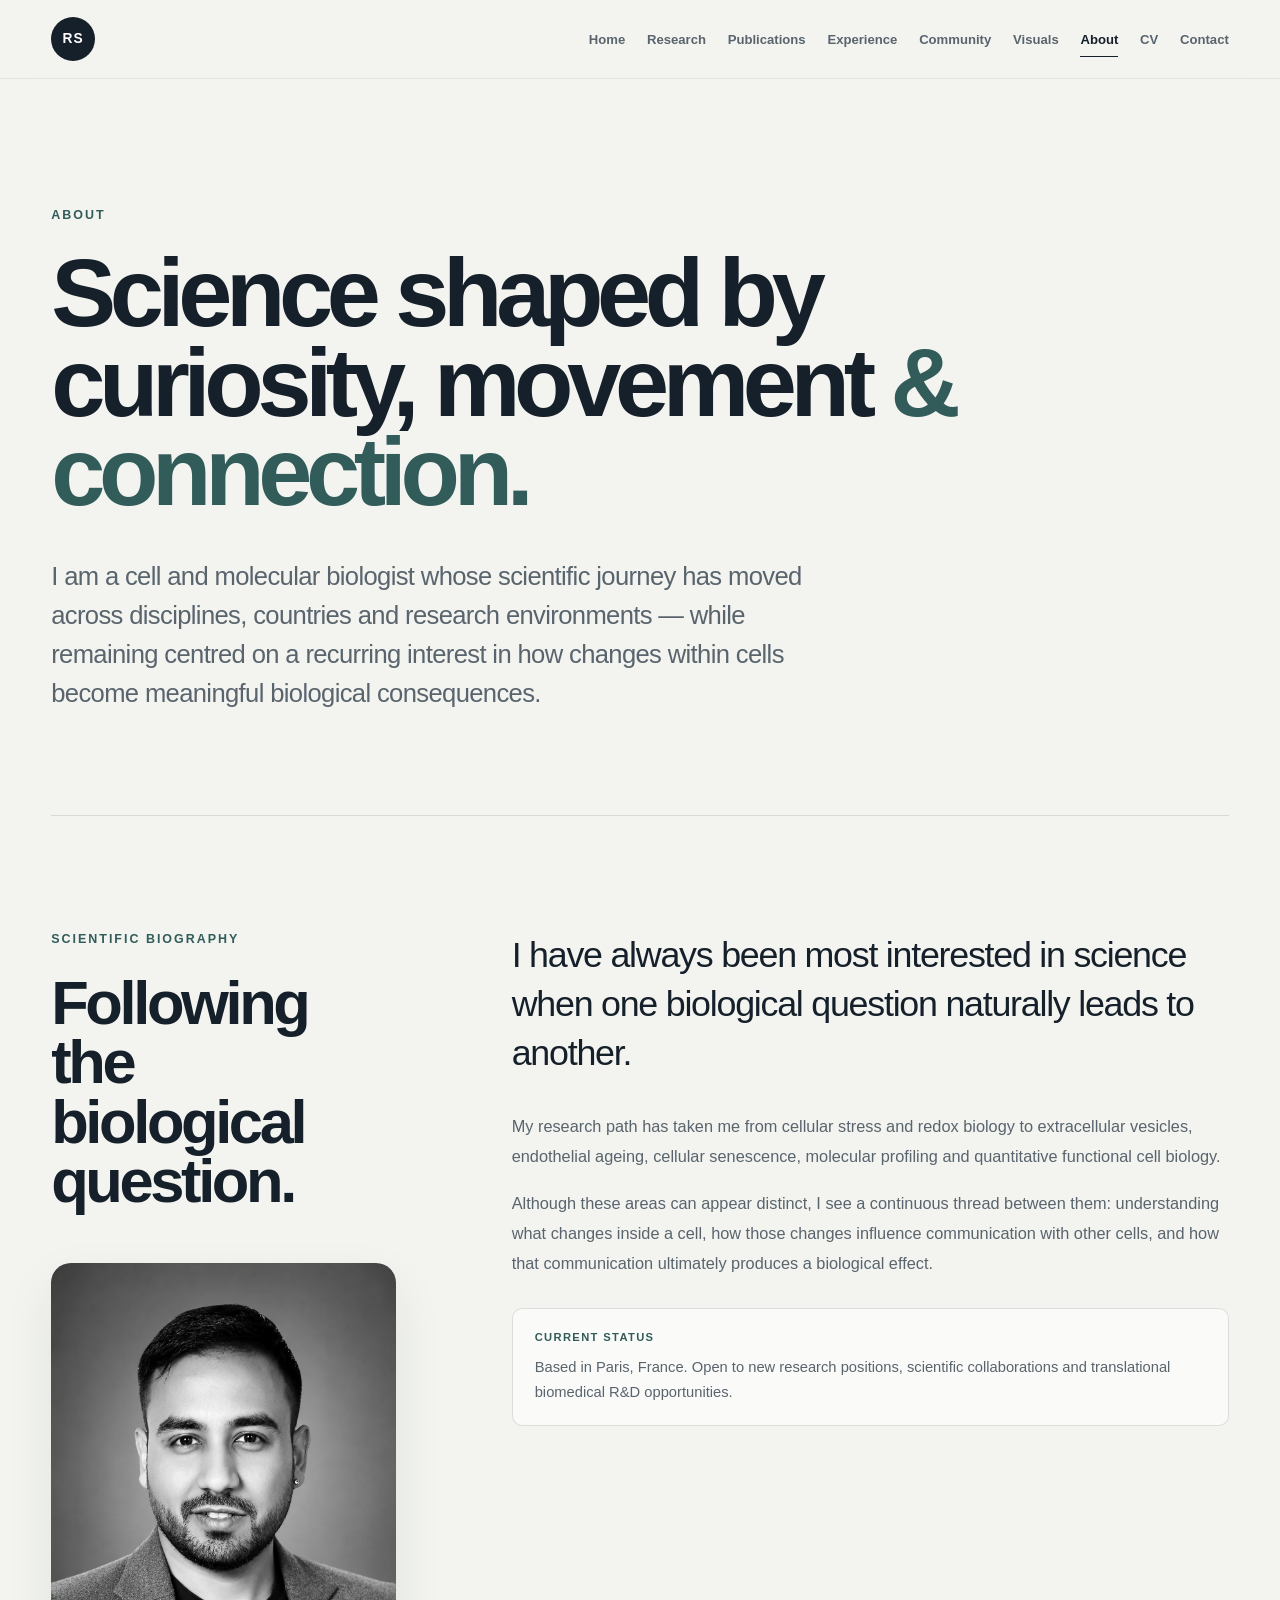
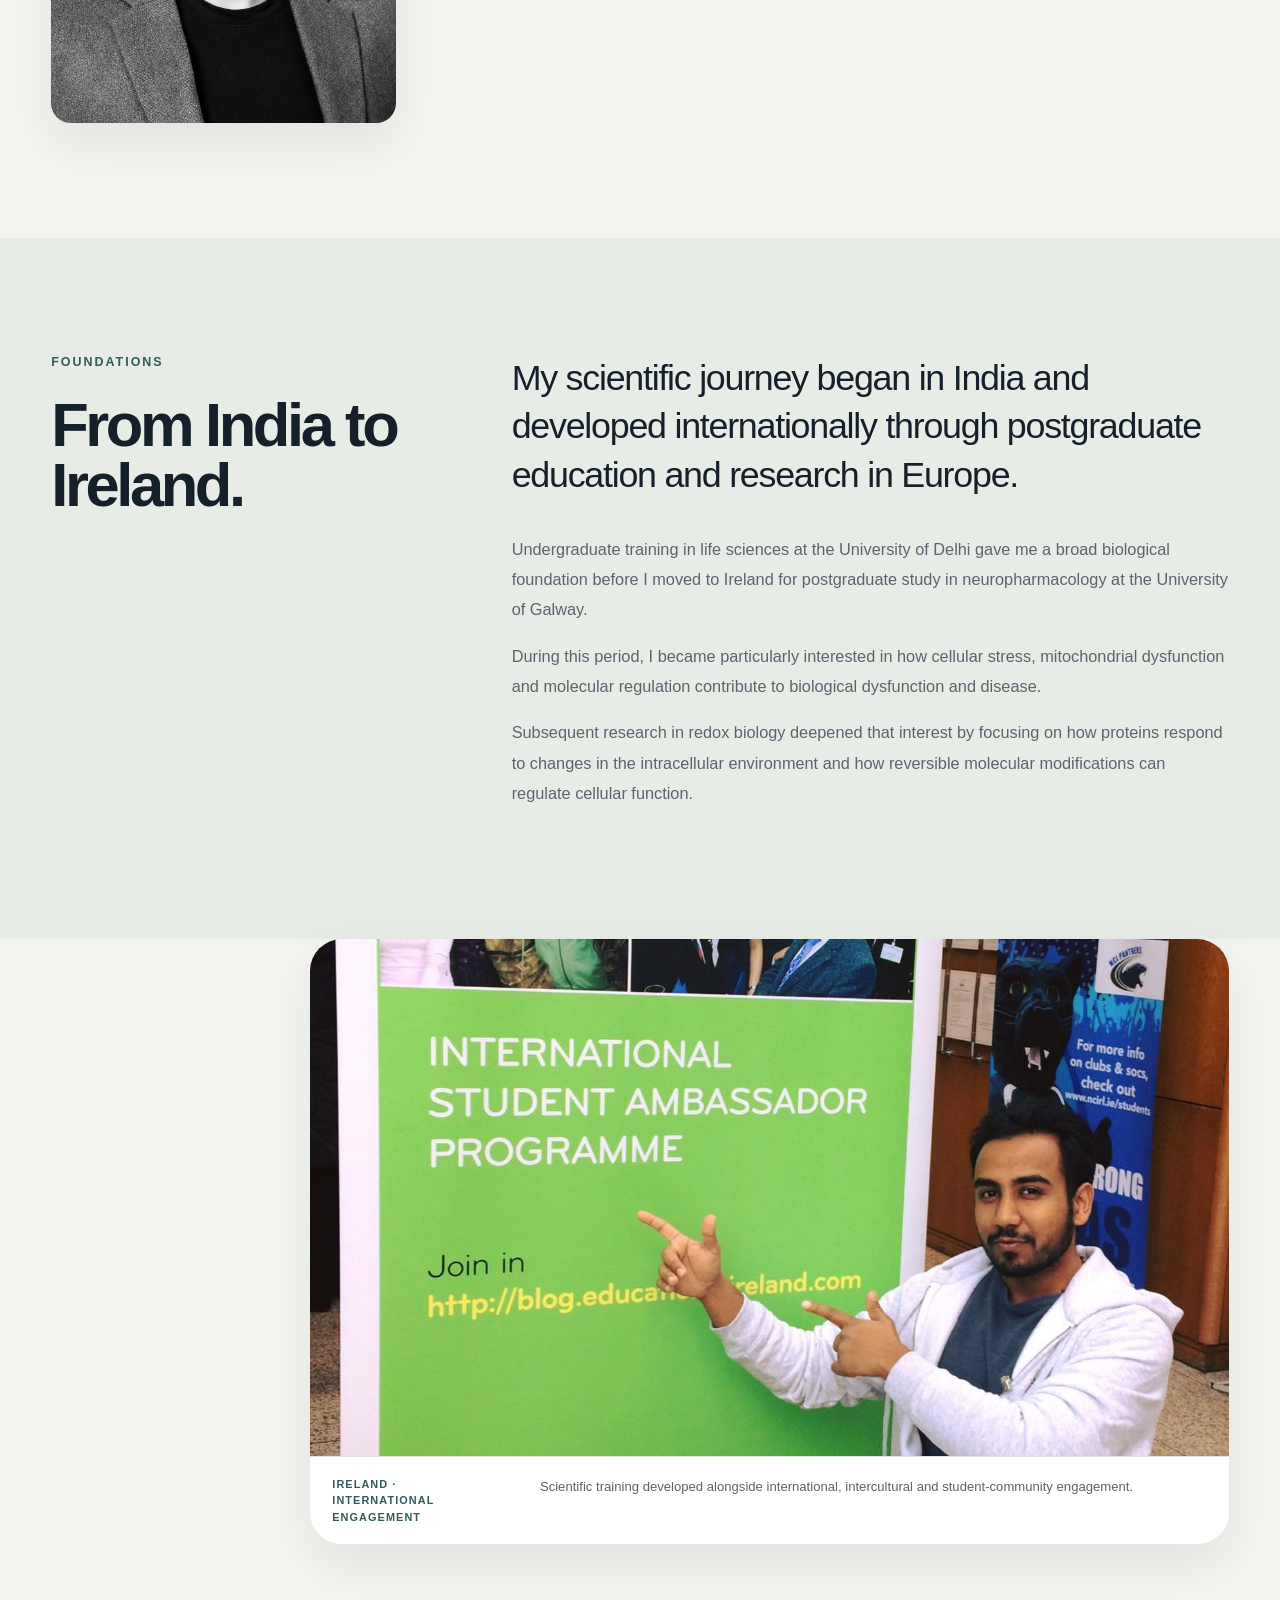
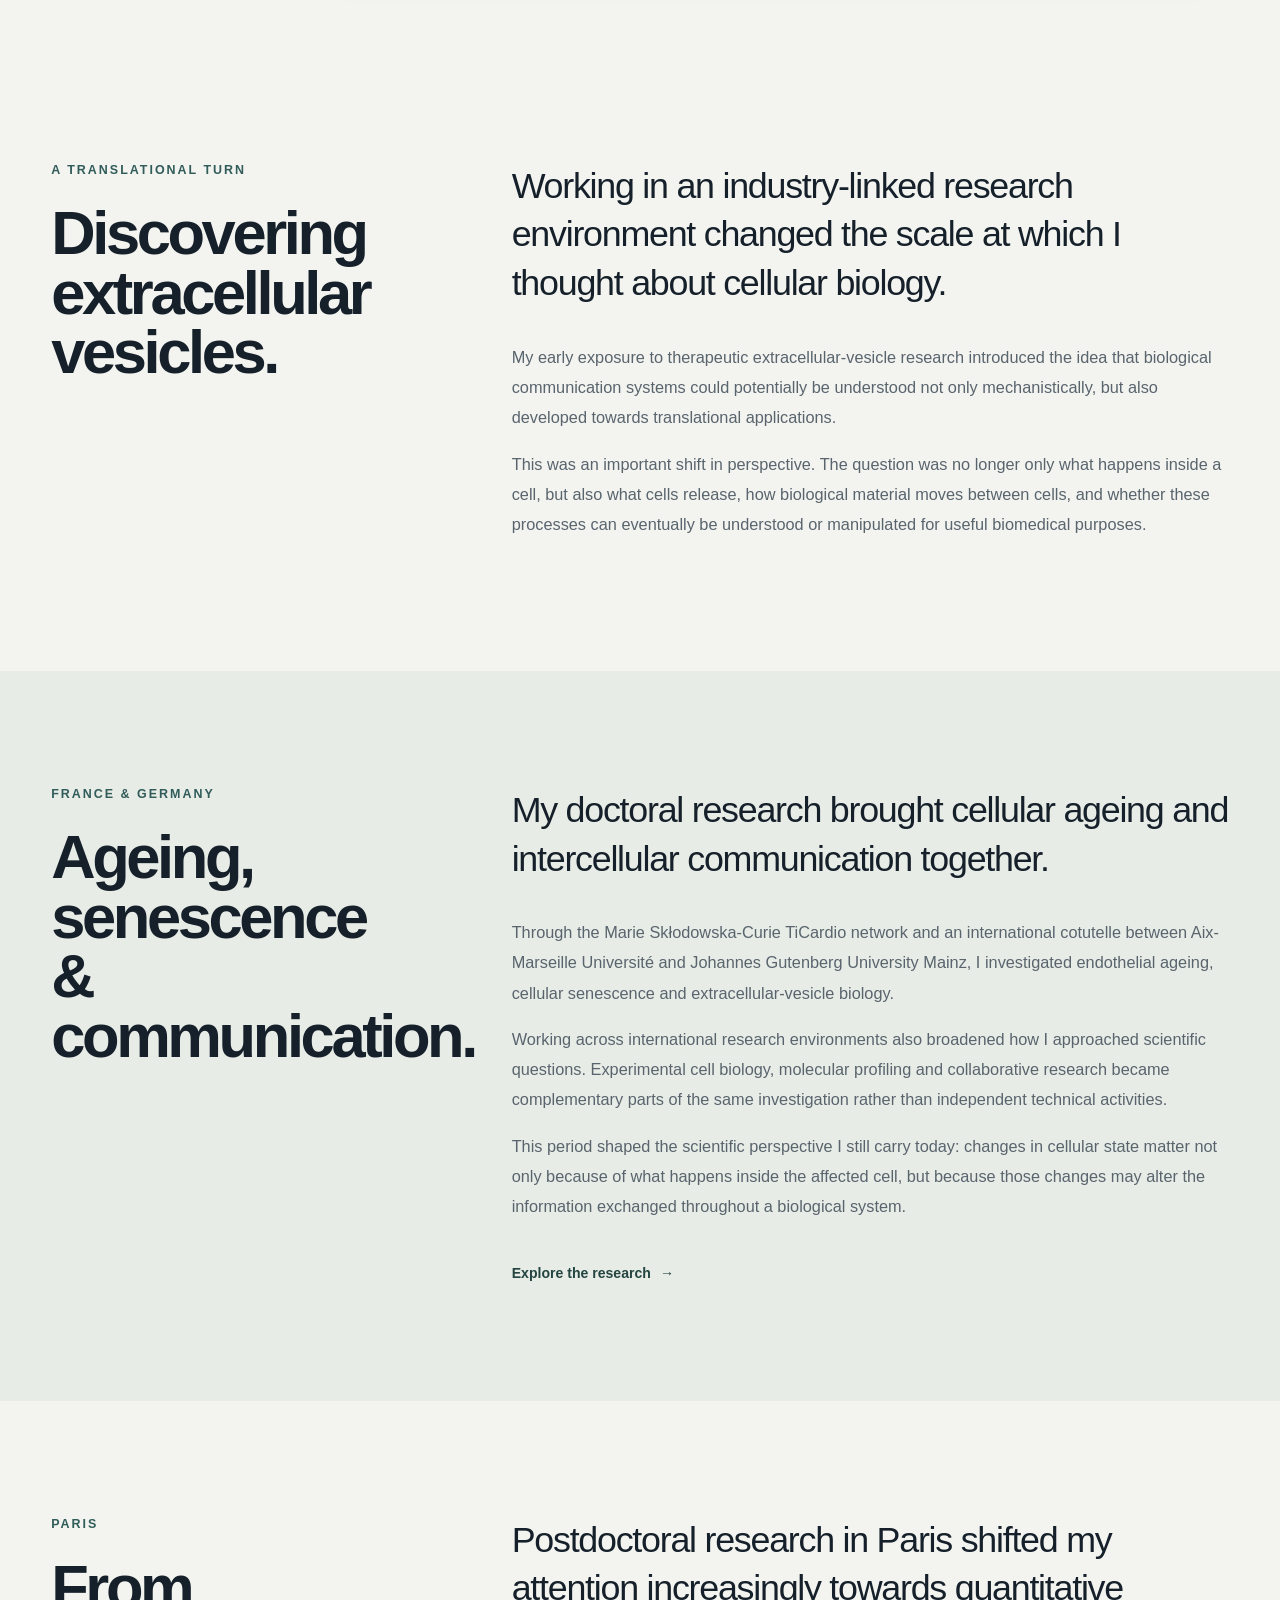
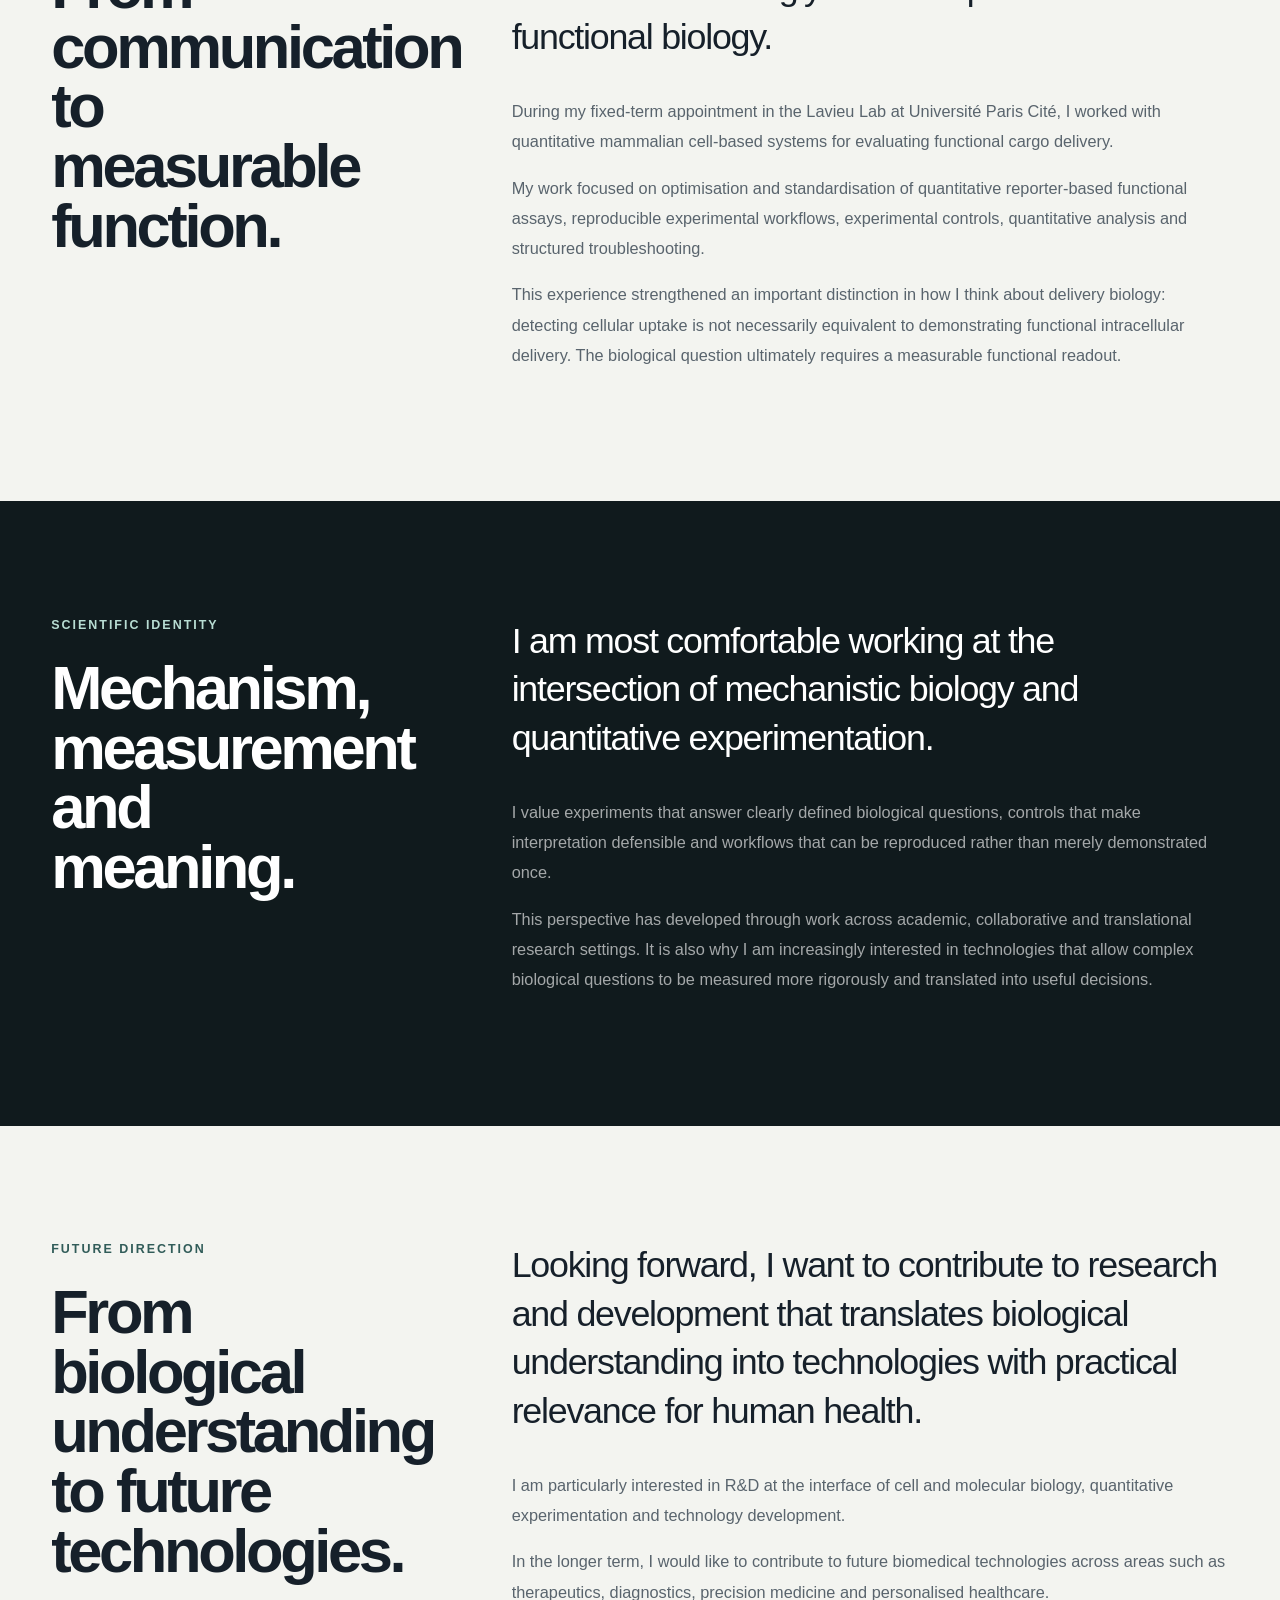
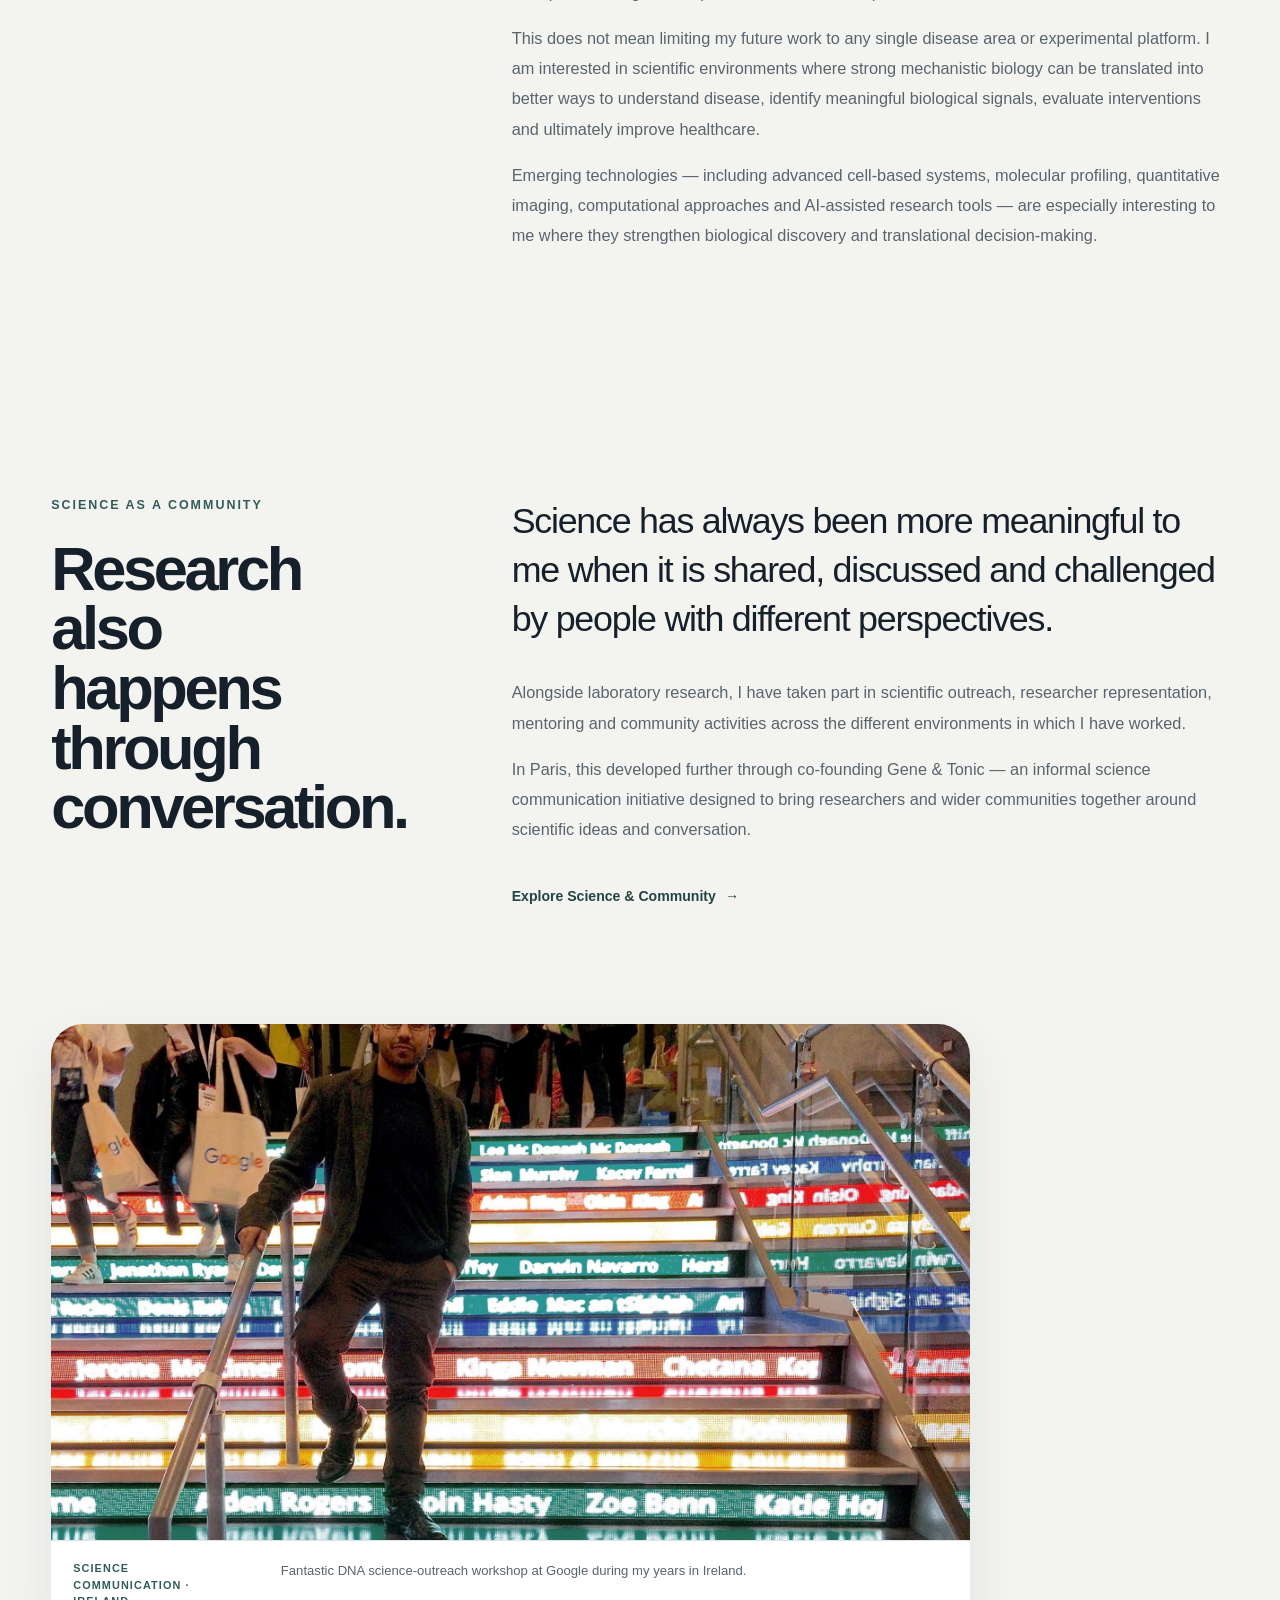
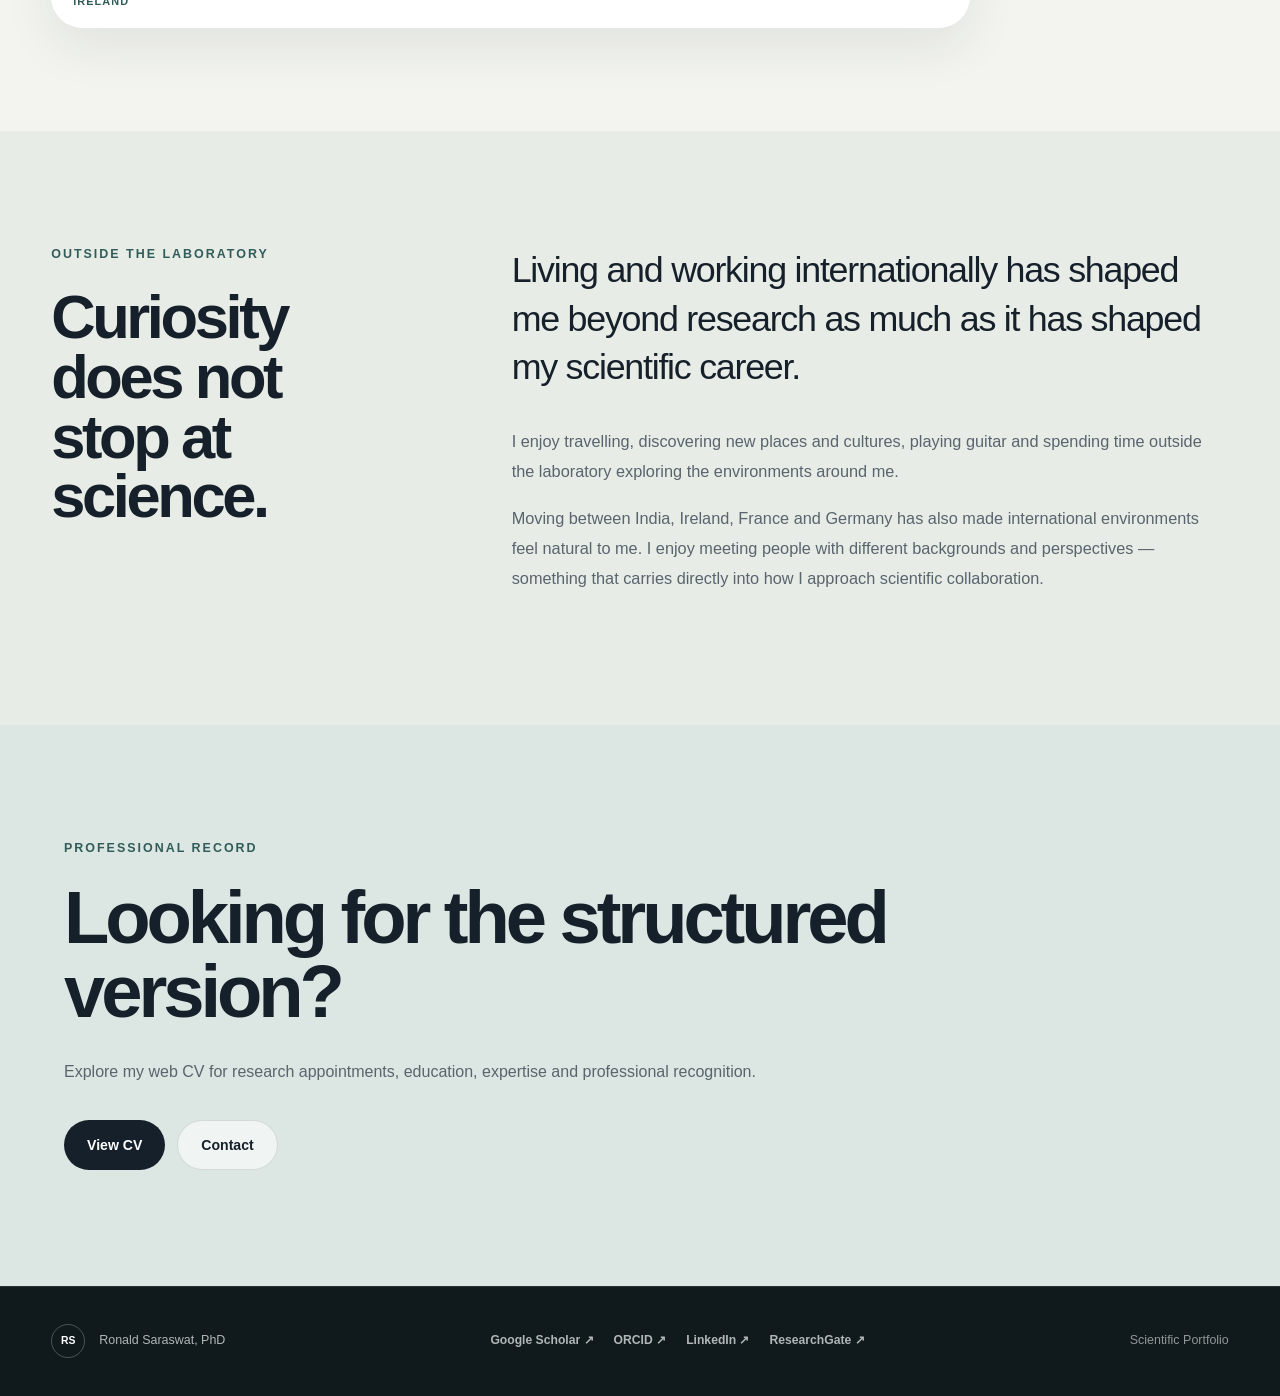
==== about/index.html @ 2db86096 "Update stylesheet version in index.html" ====
<!DOCTYPE html>
<html lang="en">

<head>

    <meta charset="UTF-8">

    <meta
        name="viewport"
        content="width=device-width, initial-scale=1.0"
    >


    <!-- =========================
         PRIMARY SEO
    ========================== -->

    <title>
        About | Ronald Saraswat, PhD
    </title>

    <meta
        name="description"
        content="About Ronald Saraswat, PhD — an international cell and molecular biologist whose scientific journey connects cellular stress, ageing, extracellular vesicles, quantitative biology and translational biomedical research."
    >

    <meta
        name="author"
        content="Ronald Saraswat"
    >

    <meta
        name="robots"
        content="index, follow"
    >


    <!-- =========================
         CANONICAL
    ========================== -->

    <link
        rel="canonical"
        href="https://ronald.saraswatintegratedservices.com/about/"
    >


    <!-- =========================
         FAVICON
    ========================== -->

    <link
        rel="icon"
        type="image/svg+xml"
        href="/assets/images/rs-favicon.svg"
    >


    <!-- =========================
         OPEN GRAPH
    ========================== -->

    <meta
        property="og:type"
        content="profile"
    >

    <meta
        property="og:title"
        content="About | Ronald Saraswat, PhD"
    >

    <meta
        property="og:description"
        content="The scientific journey, research perspective and future direction of cell and molecular biologist Ronald Saraswat, PhD."
    >

    <meta
        property="og:url"
        content="https://ronald.saraswatintegratedservices.com/about/"
    >

    <meta
        property="og:site_name"
        content="Ronald Saraswat | Scientific Portfolio"
    >

    <meta
        property="og:image"
        content="https://ronald.saraswatintegratedservices.com/assets/images/social-preview.png"
    >

    <meta
        property="og:image:alt"
        content="Ronald Saraswat, PhD — Cell and Molecular Biologist"
    >


    <!-- =========================
         SOCIAL CARD
    ========================== -->

    <meta
        name="twitter:card"
        content="summary_large_image"
    >

    <meta
        name="twitter:title"
        content="About | Ronald Saraswat, PhD"
    >

    <meta
        name="twitter:description"
        content="International scientific journey, research perspective and future direction in cell and molecular biology."
    >

    <meta
        name="twitter:image"
        content="https://ronald.saraswatintegratedservices.com/assets/images/social-preview.png"
    >


    <!-- =========================
         BROWSER APPEARANCE
    ========================== -->

    <meta
        name="theme-color"
        content="#f3f4f0"
    >


    <!-- =========================
         STYLESHEET
    ========================== -->

    <link
        rel="stylesheet"
        href="/css/style.css?v=12"
    >


    <!-- =========================
         STRUCTURED DATA
    ========================== -->

    <script type="application/ld+json">
    {
        "@context": "https://schema.org",
        "@type": "ProfilePage",
        "name": "About Ronald Saraswat, PhD",
        "url": "https://ronald.saraswatintegratedservices.com/about/",
        "mainEntity": {
            "@type": "Person",
            "@id": "https://ronald.saraswatintegratedservices.com/#ronald-saraswat",
            "name": "Ronald Saraswat",
            "givenName": "Ronald",
            "familyName": "Saraswat",
            "honorificSuffix": "PhD",
            "jobTitle": "Cell & Molecular Biologist",
            "url": "https://ronald.saraswatintegratedservices.com/",
            "image": "https://ronald.saraswatintegratedservices.com/assets/images/ronald-saraswat-portrait.png",
            "description": "Cell and molecular biologist with international research experience spanning cellular stress, ageing, extracellular vesicles, quantitative biology and translational biomedical research.",
            "sameAs": [
                "https://orcid.org/0000-0003-4049-1273",
                "https://scholar.google.com/citations?hl=en&user=kAreFC8AAAAJ",
                "https://www.linkedin.com/in/ronaldsaraswat",
                "https://www.researchgate.net/profile/Ronald-Saraswat-2"
            ]
        }
    }
    </script>

</head>


<body>


    <a
        class="skip-link"
        href="#main-content"
    >
        Skip to content
    </a>


    <!-- =========================
         MASTER HEADER
    ========================== -->

    <header class="site-header">

        <div class="nav-container">

            <a
                class="brand"
                href="/"
                aria-label="Ronald Saraswat homepage"
            >
                RS
            </a>


            <button
                class="menu-toggle"
                aria-label="Open navigation menu"
                aria-expanded="false"
                aria-controls="primary-navigation"
            >
                <span></span>
                <span></span>
            </button>


            <nav
                id="primary-navigation"
                class="site-nav"
                aria-label="Primary navigation"
            >

                <a href="/">
                    Home
                </a>

                <a href="/research/">
                    Research
                </a>

                <a href="/publications/">
                    Publications
                </a>

                <a href="/experience/">
                    Experience
                </a>

                <a href="/community/">
                    Community
                </a>

                <a href="/scientific-visuals/">
                    Visuals
                </a>

                <a href="/about/">
                    About
                </a>

                <a href="/cv/">
                    CV
                </a>

                <a href="/contact/">
                    Contact
                </a>

            </nav>

        </div>

    </header>


    <main id="main-content">


        <!-- =================================================
             HERO
        ================================================== -->

        <section class="page-hero">

            <div class="page-hero-inner">

                <p class="eyebrow">
                    About
                </p>

                <h1>
                    Science shaped
                    by curiosity,
                    movement
                    <span>& connection.</span>
                </h1>

                <p class="page-hero-intro">
                    I am a cell and molecular biologist whose
                    scientific journey has moved across disciplines,
                    countries and research environments — while
                    remaining centred on a recurring interest in
                    how changes within cells become meaningful
                    biological consequences.
                </p>

            </div>

        </section>


        <!-- =================================================
             INTRODUCTION
        ================================================== -->

        <section class="section">

            <div class="section-grid">


                <div class="about-left">

                    <div class="section-heading">

                        <p class="eyebrow">
                            Scientific Biography
                        </p>

                        <h2>
                            Following the
                            biological question.
                        </h2>

                    </div>


                    <figure class="about-portrait">

                        <img
                            src="/assets/images/ronald-saraswat-portrait.png"
                            alt="Portrait of Ronald Saraswat"
                            loading="lazy"
                        >

                    </figure>

                </div>


                <div class="section-content">

                    <p class="large-copy">
                        I have always been most interested in science
                        when one biological question naturally leads
                        to another.
                    </p>

                    <p>
                        My research path has taken me from cellular
                        stress and redox biology to extracellular
                        vesicles, endothelial ageing, cellular
                        senescence, molecular profiling and
                        quantitative functional cell biology.
                    </p>

                    <p>
                        Although these areas can appear distinct,
                        I see a continuous thread between them:
                        understanding what changes inside a cell,
                        how those changes influence communication
                        with other cells, and how that communication
                        ultimately produces a biological effect.
                    </p>


                    <div class="current-status">

                        <span class="current-status-label">
                            Current Status
                        </span>

                        <p>
                            Based in Paris, France. Open to new
                            research positions, scientific
                            collaborations and translational
                            biomedical R&D opportunities.
                        </p>

                    </div>

                </div>

            </div>

        </section>


        <!-- =================================================
             FOUNDATIONS
        ================================================== -->

        <section class="section section-alt">

            <div class="section-grid">

                <div class="section-heading">

                    <p class="eyebrow">
                        Foundations
                    </p>

                    <h2>
                        From India
                        to Ireland.
                    </h2>

                </div>


                <div class="section-content">

                    <p class="large-copy">
                        My scientific journey began in India and
                        developed internationally through postgraduate
                        education and research in Europe.
                    </p>

                    <p>
                        Undergraduate training in life sciences at
                        the University of Delhi gave me a broad
                        biological foundation before I moved to
                        Ireland for postgraduate study in
                        neuropharmacology at the University of Galway.
                    </p>

                    <p>
                        During this period, I became particularly
                        interested in how cellular stress,
                        mitochondrial dysfunction and molecular
                        regulation contribute to biological
                        dysfunction and disease.
                    </p>

                    <p>
                        Subsequent research in redox biology deepened
                        that interest by focusing on how proteins
                        respond to changes in the intracellular
                        environment and how reversible molecular
                        modifications can regulate cellular function.
                    </p>

                </div>

            </div>

        </section>

        <!-- =================================================
     ABOUT VISUAL — IRELAND
================================================== -->

<section class="about-visual-break">

    <figure
        class="about-editorial-figure about-editorial-right"
        oncontextmenu="return false;"
        ondragstart="return false;"
    >

        <img
            src="/assets/images/about-ireland-student-ambassador.jpg"
            alt="Ronald Saraswat during international student ambassador activities in Ireland"
            loading="lazy"
            draggable="false"
        >

        <figcaption>

            <span>
                Ireland · International Engagement
            </span>

            <p>
                Scientific training developed alongside international,
                intercultural and student-community engagement.
            </p>

        </figcaption>

    </figure>

</section>

        


        <!-- =================================================
             TRANSLATIONAL TURN
        ================================================== -->

        <section class="section">

            <div class="section-grid">

                <div class="section-heading">

                    <p class="eyebrow">
                        A Translational Turn
                    </p>

                    <h2>
                        Discovering
                        extracellular
                        vesicles.
                    </h2>

                </div>


                <div class="section-content">

                    <p class="large-copy">
                        Working in an industry-linked research
                        environment changed the scale at which
                        I thought about cellular biology.
                    </p>

                    <p>
                        My early exposure to therapeutic
                        extracellular-vesicle research introduced
                        the idea that biological communication
                        systems could potentially be understood
                        not only mechanistically, but also
                        developed towards translational applications.
                    </p>

                    <p>
                        This was an important shift in perspective.
                        The question was no longer only what happens
                        inside a cell, but also what cells release,
                        how biological material moves between cells,
                        and whether these processes can eventually
                        be understood or manipulated for useful
                        biomedical purposes.
                    </p>

                </div>

            </div>

        </section>


        <!-- =================================================
             DOCTORAL PERSPECTIVE
        ================================================== -->

        <section class="section section-alt">

            <div class="section-grid">

                <div class="section-heading">

                    <p class="eyebrow">
                        France & Germany
                    </p>

                    <h2>
                        Ageing,
                        senescence &
                        communication.
                    </h2>

                </div>


                <div class="section-content">

                    <p class="large-copy">
                        My doctoral research brought cellular ageing
                        and intercellular communication together.
                    </p>

                    <p>
                        Through the Marie Skłodowska-Curie TiCardio
                        network and an international cotutelle between
                        Aix-Marseille Université and Johannes Gutenberg
                        University Mainz, I investigated endothelial
                        ageing, cellular senescence and
                        extracellular-vesicle biology.
                    </p>

                    <p>
                        Working across international research
                        environments also broadened how I approached
                        scientific questions. Experimental cell biology,
                        molecular profiling and collaborative research
                        became complementary parts of the same
                        investigation rather than independent
                        technical activities.
                    </p>

                    <p>
                        This period shaped the scientific perspective
                        I still carry today: changes in cellular state
                        matter not only because of what happens inside
                        the affected cell, but because those changes
                        may alter the information exchanged throughout
                        a biological system.
                    </p>


                    <a
                        class="text-action"
                        href="/research/"
                    >
                        Explore the research
                        <span aria-hidden="true">
                            →
                        </span>
                    </a>

                </div>

            </div>

        </section>


        <!-- =================================================
             PARIS
             APPROVED PUBLIC LEVEL ONLY
        ================================================== -->

        <section class="section">

            <div class="section-grid">

                <div class="section-heading">

                    <p class="eyebrow">
                        Paris
                    </p>

                    <h2>
                        From communication
                        to measurable
                        function.
                    </h2>

                </div>


                <div class="section-content">

                    <p class="large-copy">
                        Postdoctoral research in Paris shifted my
                        attention increasingly towards quantitative
                        functional biology.
                    </p>

                    <p>
                        During my fixed-term appointment in the
                        Lavieu Lab at Université Paris Cité, I worked
                        with quantitative mammalian cell-based
                        systems for evaluating functional cargo
                        delivery.
                    </p>

                    <p>
                        My work focused on optimisation and
                        standardisation of quantitative reporter-based
                        functional assays, reproducible experimental
                        workflows, experimental controls, quantitative
                        analysis and structured troubleshooting.
                    </p>

                    <p>
                        This experience strengthened an important
                        distinction in how I think about delivery
                        biology: detecting cellular uptake is not
                        necessarily equivalent to demonstrating
                        functional intracellular delivery. The
                        biological question ultimately requires a
                        measurable functional readout.
                    </p>

                </div>

            </div>

        </section>


        <!-- =================================================
             SCIENTIFIC IDENTITY
        ================================================== -->

        <section class="section section-dark">

            <div class="section-grid">

                <div class="section-heading">

                    <p class="eyebrow">
                        Scientific Identity
                    </p>

                    <h2>
                        Mechanism,
                        measurement
                        and meaning.
                    </h2>

                </div>


                <div class="section-content">

                    <p
                        class="large-copy"
                        style="color: #ffffff !important;"
                    >
                        I am most comfortable working at the
                        intersection of mechanistic biology and
                        quantitative experimentation.
                    </p>

                    <p
                        style="color: rgba(255, 255, 255, 0.62);"
                    >
                        I value experiments that answer clearly
                        defined biological questions, controls that
                        make interpretation defensible and workflows
                        that can be reproduced rather than merely
                        demonstrated once.
                    </p>

                    <p
                        style="color: rgba(255, 255, 255, 0.62);"
                    >
                        This perspective has developed through work
                        across academic, collaborative and
                        translational research settings. It is also
                        why I am increasingly interested in
                        technologies that allow complex biological
                        questions to be measured more rigorously and
                        translated into useful decisions.
                    </p>

                </div>

            </div>

        </section>


        <!-- =================================================
             FUTURE DIRECTION
        ================================================== -->

        <section class="section">

            <div class="section-grid">

                <div class="section-heading">

                    <p class="eyebrow">
                        Future Direction
                    </p>

                    <h2>
                        From biological
                        understanding to
                        future technologies.
                    </h2>

                </div>


                <div class="section-content">

                    <p class="large-copy">
                        Looking forward, I want to contribute to
                        research and development that translates
                        biological understanding into technologies
                        with practical relevance for human health.
                    </p>

                    <p>
                        I am particularly interested in R&D at the
                        interface of cell and molecular biology,
                        quantitative experimentation and technology
                        development.
                    </p>

                    <p>
                        In the longer term, I would like to contribute
                        to future biomedical technologies across areas
                        such as therapeutics, diagnostics, precision
                        medicine and personalised healthcare.
                    </p>

                    <p>
                        This does not mean limiting my future work to
                        any single disease area or experimental
                        platform. I am interested in scientific
                        environments where strong mechanistic biology
                        can be translated into better ways to
                        understand disease, identify meaningful
                        biological signals, evaluate interventions
                        and ultimately improve healthcare.
                    </p>

                    <p>
                        Emerging technologies — including advanced
                        cell-based systems, molecular profiling,
                        quantitative imaging, computational approaches
                        and AI-assisted research tools — are especially
                        interesting to me where they strengthen
                        biological discovery and translational
                        decision-making.
                    </p>

                </div>

            </div>

        </section>


        <!-- =================================================
             COMMUNITY
        ================================================== -->

        <section class="section">

            <div class="section-grid">

                <div class="section-heading">

                    <p class="eyebrow">
                        Science as a Community
                    </p>

                    <h2>
                        Research also
                        happens through
                        conversation.
                    </h2>

                </div>


                <div class="section-content">

                    <p class="large-copy">
                        Science has always been more meaningful to
                        me when it is shared, discussed and challenged
                        by people with different perspectives.
                    </p>

                    <p>
                        Alongside laboratory research, I have taken
                        part in scientific outreach, researcher
                        representation, mentoring and community
                        activities across the different environments
                        in which I have worked.
                    </p>

                    <p>
                        In Paris, this developed further through
                        co-founding Gene & Tonic — an informal
                        science communication initiative designed
                        to bring researchers and wider communities
                        together around scientific ideas and
                        conversation.
                    </p>


                    <a
                        class="text-action"
                        href="/community/"
                    >
                        Explore Science & Community
                        <span aria-hidden="true">
                            →
                        </span>
                    </a>

                </div>

            </div>

        </section>

        <!-- =================================================
     ABOUT VISUAL — SCIENCE COMMUNICATION
================================================== -->

<section class="about-visual-break">

    <figure
        class="about-editorial-figure about-editorial-left"
        oncontextmenu="return false;"
        ondragstart="return false;"
    >

        <img
            src="/assets/images/about-science-outreach-google.jpg"
            alt="Ronald Saraswat during a Fantastic DNA science outreach workshop at Google in Ireland"
            loading="lazy"
            draggable="false"
        >

        <figcaption>

            <span>
                Science Communication · Ireland
            </span>

            <p>
                Fantastic DNA science-outreach workshop at Google
                during my years in Ireland.
            </p>

        </figcaption>

    </figure>

</section>

        

        <!-- =================================================
             OUTSIDE THE LAB
        ================================================== -->

        <section class="section section-alt">

            <div class="section-grid">

                <div class="section-heading">

                    <p class="eyebrow">
                        Outside the Laboratory
                    </p>

                    <h2>
                        Curiosity does not
                        stop at science.
                    </h2>

                </div>


                <div class="section-content">

                    <p class="large-copy">
                        Living and working internationally has shaped
                        me beyond research as much as it has shaped
                        my scientific career.
                    </p>

                    <p>
                        I enjoy travelling, discovering new places
                        and cultures, playing guitar and spending
                        time outside the laboratory exploring the
                        environments around me.
                    </p>

                    <p>
                        Moving between India, Ireland, France and
                        Germany has also made international
                        environments feel natural to me. I enjoy
                        meeting people with different backgrounds
                        and perspectives — something that carries
                        directly into how I approach scientific
                        collaboration.
                    </p>

                </div>

            </div>

        </section>


        <!-- =================================================
             NEXT STEP
        ================================================== -->

        <section class="page-next">

            <div class="page-next-inner">

                <p class="eyebrow">
                    Professional Record
                </p>

                <h2>
                    Looking for the
                    structured version?
                </h2>

                <p>
                    Explore my web CV for research appointments,
                    education, expertise and professional
                    recognition.
                </p>


                <div class="hero-actions">

                    <a
                        class="button button-primary"
                        href="/cv/"
                    >
                        View CV
                    </a>

                    <a
                        class="button button-secondary"
                        href="/contact/"
                    >
                        Contact
                    </a>

                </div>

            </div>

        </section>


    </main>


    <!-- =========================
         MASTER FOOTER
    ========================== -->

    <footer class="site-footer">

        <div class="footer-identity">

            <strong>
                RS
            </strong>

            <span>
                Ronald Saraswat, PhD
            </span>

        </div>


        <div class="footer-links">

            <a
                href="https://scholar.google.com/citations?hl=en&user=kAreFC8AAAAJ"
                target="_blank"
                rel="noopener noreferrer"
            >
                Google Scholar ↗
            </a>


            <a
                href="https://orcid.org/0000-0003-4049-1273"
                target="_blank"
                rel="noopener noreferrer"
            >
                ORCID ↗
            </a>


            <a
                href="https://www.linkedin.com/in/ronaldsaraswat"
                target="_blank"
                rel="noopener noreferrer"
            >
                LinkedIn ↗
            </a>


            <a
                href="https://www.researchgate.net/profile/Ronald-Saraswat-2"
                target="_blank"
                rel="noopener noreferrer"
            >
                ResearchGate ↗
            </a>

        </div>


        <p class="footer-label">
            Scientific Portfolio
        </p>

    </footer>


    <script src="/js/main.js"></script>


</body>

</html>
---- css/style.css ----
/* =========================================================
   RONALD SARASWAT — SCIENTIFIC PORTFOLIO
   MASTER STYLESHEET
   Version 7
========================================================= */


/* =========================================================
   DESIGN SYSTEM
========================================================= */

:root {
    --background: #f3f4f0;
    --surface: #ffffff;
    --surface-soft: #e8ece7;

    --text-primary: #16202a;
    --text-secondary: #59646d;

    --accent: #315c59;
    --accent-dark: #234440;
    --accent-soft: #dce7e3;

    --dark: #101a1d;

    --publication-accent: #a7cec4;
    --publication-accent-light: #b8ddd3;

    --border: rgba(22, 32, 42, 0.13);
    --border-soft: rgba(22, 32, 42, 0.08);

    --content-width: 1240px;

    --radius-small: 10px;
    --radius-medium: 20px;
    --radius-large: 32px;

    --shadow:
        0 20px 50px
        rgba(21, 36, 38, 0.08);

    --shadow-strong:
        0 28px 70px
        rgba(21, 36, 38, 0.12);
}


/* =========================================================
   RESET
========================================================= */

*,
*::before,
*::after {
    box-sizing: border-box;
}

html {
    scroll-behavior: smooth;
    scroll-padding-top: 90px;
}

body {
    margin: 0;
    overflow-x: hidden;

    font-family:
        -apple-system,
        BlinkMacSystemFont,
        "Segoe UI",
        Helvetica,
        Arial,
        sans-serif;

    background: var(--background);
    color: var(--text-primary);

    font-size: 16px;
    line-height: 1.6;

    -webkit-font-smoothing: antialiased;
    -moz-osx-font-smoothing: grayscale;
    -webkit-text-size-adjust: 100%;
}

body.menu-open {
    overflow: hidden;
}

a {
    color: inherit;
    text-decoration: none;
}

button,
input,
textarea {
    font: inherit;
}

button {
    cursor: pointer;
}

img {
    display: block;
    max-width: 100%;
}

figure {
    margin: 0;
}

p {
    margin-top: 0;
}

section {
    scroll-margin-top: 90px;
}


/* =========================================================
   ACCESSIBILITY
========================================================= */

a:focus-visible,
button:focus-visible,
input:focus-visible,
textarea:focus-visible {
    outline: 2px solid var(--accent);
    outline-offset: 4px;
}

::selection {
    background: var(--accent-soft);
    color: var(--text-primary);
}


/* =========================================================
   SKIP LINK
========================================================= */

.skip-link {
    position: fixed;
    top: -100px;
    left: 20px;
    z-index: 9999;

    padding: 12px 18px;

    border-radius: 8px;

    background: var(--dark);
    color: #ffffff;

    font-size: 0.82rem;
    font-weight: 700;
}

.skip-link:focus {
    top: 20px;
}


/* =========================================================
   NAVIGATION
========================================================= */

.site-header {
    position: sticky;
    top: 0;
    z-index: 1000;

    border-bottom:
        1px solid
        rgba(22, 32, 42, 0.08);

    background:
        rgba(243, 244, 240, 0.91);

    backdrop-filter: blur(18px);
    -webkit-backdrop-filter: blur(18px);
}

.nav-container {
    width:
        min(
            92%,
            var(--content-width)
        );

    height: 78px;

    margin: 0 auto;

    display: flex;
    align-items: center;
    justify-content: space-between;

    gap: 28px;
}

.brand {
    width: 44px;
    height: 44px;

    flex: 0 0 auto;

    display: grid;
    place-items: center;

    border-radius: 50%;

    background: var(--text-primary);
    color: #ffffff;

    font-size: 0.86rem;
    font-weight: 700;
    letter-spacing: 0.08em;

    transition:
        background 180ms ease,
        transform 180ms ease;
}

.brand:hover {
    background: var(--accent);
    transform: translateY(-1px);
}

.site-nav {
    display: flex;
    align-items: center;

    gap:
        clamp(
            14px,
            1.7vw,
            28px
        );

    font-size: 0.82rem;
    font-weight: 550;
}

.site-nav a {
    position: relative;

    color: var(--text-secondary);

    white-space: nowrap;

    transition: color 180ms ease;
}

.site-nav a::after {
    content: "";

    position: absolute;
    left: 0;
    bottom: -7px;

    width: 100%;
    height: 1px;

    background: var(--text-primary);

    transform: scaleX(0);
    transform-origin: right;

    transition: transform 180ms ease;
}

.site-nav a:hover,
.site-nav a[aria-current="page"] {
    color: var(--text-primary);
}

.site-nav a:hover::after,
.site-nav a[aria-current="page"]::after {
    transform: scaleX(1);
    transform-origin: left;
}

.site-nav a[aria-current="page"] {
    font-weight: 700;
}


/* MENU BUTTON */

.menu-toggle {
    display: none;

    width: 46px;
    height: 46px;

    padding: 0;
    border: 0;

    background: transparent;
}

.menu-toggle span {
    display: block;

    width: 22px;
    height: 1.5px;

    margin: 6px auto;

    background: var(--text-primary);

    transition:
        transform 180ms ease,
        opacity 180ms ease;
}


/* =========================================================
   EYEBROWS
========================================================= */

.eyebrow {
    margin:
        0
        0
        24px;

    color: var(--accent);

    font-size: 0.78rem;
    font-weight: 750;
    letter-spacing: 0.16em;

    line-height: 1.4;

    text-transform: uppercase;
}


/* =========================================================
   BUTTONS
========================================================= */

.hero-actions {
    max-width: 760px;

    display: flex;
    flex-wrap: wrap;
    align-items: center;

    gap: 12px;

    margin-top: 34px;
}

.button {
    min-height: 50px;

    display: inline-flex;
    align-items: center;
    justify-content: center;

    padding: 0 23px;

    border: 0;
    border-radius: 50px;

    font-size: 0.88rem;
    font-weight: 650;

    line-height: 1.2;

    transition:
        transform 180ms ease,
        background 180ms ease,
        color 180ms ease,
        border-color 180ms ease,
        box-shadow 180ms ease;
}

.button:hover {
    transform: translateY(-2px);
}

.button-primary {
    background: var(--text-primary);
    color: #ffffff;
}

.button-primary:hover {
    background: var(--accent);
}

.button-secondary {
    border:
        1px solid
        var(--border);

    background:
        rgba(255, 255, 255, 0.56);

    color: var(--text-primary);
}

.button-secondary:hover {
    border-color: var(--accent);

    background:
        rgba(255, 255, 255, 0.95);
}


/* =========================================================
   HOME HERO
========================================================= */

.hero {
    width:
        min(
            92%,
            var(--content-width)
        );

    min-height:
        calc(100svh - 78px);

    margin: 0 auto;

    padding:
        clamp(72px, 8vw, 110px)
        0
        clamp(90px, 9vw, 125px);

    display: flex;
    align-items: center;
}

.hero-grid {
    width: 100%;

    display: grid;

    grid-template-columns:
        minmax(0, 1.2fr)
        minmax(340px, 0.8fr);

    gap:
        clamp(
            44px,
            6vw,
            90px
        );

    align-items: center;
}

.hero-content {
    position: relative;
    z-index: 2;

    min-width: 0;
}

.hero h1 {
    max-width: 850px;

    margin:
        0
        0
        34px;

    font-size:
        clamp(
            3.7rem,
            6.6vw,
            6.9rem
        );

    font-weight: 650;
    letter-spacing: -0.06em;
    line-height: 0.92;
}

.hero h1 span {
    color: var(--accent);
    white-space: nowrap;
}

.hero-statement {
    max-width: 760px;

    margin-bottom: 34px;

    color: var(--text-secondary);

    font-size:
        clamp(
            1.28rem,
            2.1vw,
            1.9rem
        );

    line-height: 1.42;
    letter-spacing: -0.025em;
}

.research-tags {
    max-width: 760px;

    display: flex;
    flex-wrap: wrap;

    gap: 9px;

    margin-bottom: 34px;
}

.research-tags span {
    min-height: 38px;

    display: inline-flex;
    align-items: center;

    padding: 7px 13px;

    border:
        1px solid
        var(--border);

    border-radius: 50px;

    background:
        rgba(255, 255, 255, 0.48);

    color: var(--text-secondary);

    font-size: 0.78rem;
}


/* =========================================================
   HOME HERO ARTWORK
========================================================= */

.hero-media {
    position: relative;

    min-width: 0;
    min-height: 620px;

    display: grid;
    place-items: center;

    overflow: visible;
}

.hero-artwork {
    width: auto;

    height:
        min(
            64vh,
            620px
        );

    max-width: none;
    max-height: 620px;

    margin:
        0
        -30px
        0
        auto;

    object-fit: contain;

    filter:
        drop-shadow(
            0 26px 35px
            rgba(49, 92, 89, 0.08)
        );
}


/* =========================================================
   INNER PAGE HERO
========================================================= */

.page-hero {
    width:
        min(
            92%,
            var(--content-width)
        );

    margin: 0 auto;

    padding:
        clamp(95px, 10vw, 155px)
        0
        clamp(85px, 8vw, 125px);

    border-bottom:
        1px solid
        var(--border);
}

.page-hero-inner {
    max-width: 1080px;
}

.page-hero h1 {
    max-width: 1050px;

    margin:
        0
        0
        40px;

    font-size:
        clamp(
            4rem,
            7.6vw,
            8rem
        );

    font-weight: 620;
    letter-spacing: -0.065em;
    line-height: 0.92;
}

.page-hero h1 span {
    color: var(--accent);
}

.page-hero-intro {
    max-width: 800px;

    margin: 0;

    color: var(--text-secondary);

    font-size:
        clamp(
            1.22rem,
            2vw,
            1.78rem
        );

    line-height: 1.52;
    letter-spacing: -0.025em;
}


/* =========================================================
   SHARED SECTIONS
========================================================= */

.section {
    width:
        min(
            92%,
            var(--content-width)
        );

    margin: 0 auto;

    padding:
        clamp(
            92px,
            9vw,
            130px
        )
        0;
}

.section-alt {
    width: 100%;
    max-width: none;

    margin: 0;

    padding:
        clamp(
            92px,
            9vw,
            130px
        )
        max(
            4%,
            calc(
                (100vw - var(--content-width)) / 2
            )
        );

    background: var(--surface-soft);
}

.section-grid {
    display: grid;

    grid-template-columns:
        minmax(0, 0.65fr)
        minmax(0, 1.35fr);

    gap:
        clamp(
            50px,
            9vw,
            140px
        );

    align-items: start;
}

.section-heading h2,
.section-header h2,
.communication-grid h2 {
    margin: 0;

    color: var(--text-primary);

    font-size:
        clamp(
            2.7rem,
            4.8vw,
            5.2rem
        );

    font-weight: 600;
    letter-spacing: -0.055em;
    line-height: 0.97;
}

.section-content {
    max-width: 760px;
}

.section-content > p {
    color: var(--text-secondary);

    font-size: 1.02rem;
    line-height: 1.85;
}

.large-copy {
    margin-bottom:
        34px !important;

    color:
        var(--text-primary) !important;

    font-size:
        clamp(
            1.65rem,
            2.8vw,
            2.55rem
        )
        !important;

    line-height:
        1.36 !important;

    letter-spacing: -0.035em;
}

.section-header {
    display: flex;
    align-items: flex-end;
    justify-content: space-between;

    gap: 60px;

    margin-bottom: 64px;
}

.section-header > p {
    max-width: 430px;

    margin-bottom: 0;

    color: var(--text-secondary);

    font-size: 0.95rem;
    line-height: 1.7;
}


/* =========================================================
   DARK SECTIONS
========================================================= */

.section-dark {
    width: 100%;
    max-width: none;

    margin: 0;

    padding:
        clamp(
            92px,
            9vw,
            130px
        )
        max(
            4%,
            calc(
                (100vw - var(--content-width)) / 2
            )
        );

    background: var(--dark);
    color: #ffffff;
}

.section-dark .eyebrow {
    color:
        var(--publication-accent-light);
}

.section-dark h2,
.section-dark h3,
.section-dark .section-heading h2,
.section-dark .section-header h2 {
    color: #ffffff;
}

.section-dark .large-copy {
    color:
        #ffffff !important;
}

.section-dark .section-content > p,
.section-dark .section-header > p {
    color:
        rgba(
            255,
            255,
            255,
            0.76
        );
}

.section-dark .text-action {
    color:
        var(--publication-accent-light);
}

.section-dark .text-action:hover {
    color: #ffffff;
}

.section-dark .button-primary {
    background:
        var(--publication-accent);

    color: var(--dark);
}

.section-dark .button-primary:hover {
    background:
        var(--publication-accent-light);

    color: var(--dark);
}

.section-dark .button-secondary {
    border-color:
        rgba(
            255,
            255,
            255,
            0.32
        );

    background:
        rgba(
            255,
            255,
            255,
            0.06
        );

    color: #ffffff;
}

.section-dark .button-secondary:hover {
    border-color:
        var(--publication-accent-light);

    background:
        rgba(
            255,
            255,
            255,
            0.11
        );
}


/* =========================================================
   ABOUT
========================================================= */

.about-grid {
    grid-template-columns:
        minmax(300px, 0.8fr)
        minmax(0, 1.2fr);

    align-items: start;
}

.about-left {
    display: flex;
    flex-direction: column;
    align-items: flex-start;
}

.about-left .section-heading {
    width: 100%;
}

.about-portrait {
    width: 100%;
    max-width: 430px;

    margin:
        52px
        0
        0;

    overflow: hidden;

    border-radius: var(--radius-medium);

    background: var(--surface-soft);

    box-shadow: var(--shadow);
}

.about-portrait img {
    width: 100%;

    aspect-ratio:
        3 / 4;

    object-fit: cover;
    object-position: center;

    transition:
        transform 300ms ease;
}

.about-portrait:hover img {
    transform:
        scale(1.02);
}

.about-copy {
    min-width: 0;
}

.about-copy > p {
    color: var(--text-secondary);

    font-size: 1.02rem;
    line-height: 1.85;
}


/* =========================================================
   STATUS / CREDENTIAL BOXES
========================================================= */

.current-status {
    margin:
        30px
        0
        28px;

    padding:
        20px
        22px;

    border:
        1px solid
        var(--border);

    border-radius:
        var(--radius-small);

    background:
        rgba(
            255,
            255,
            255,
            0.58
        );
}

.current-status-label {
    display: block;

    margin-bottom: 8px;

    color: var(--accent);

    font-size: 0.70rem;
    font-weight: 750;
    letter-spacing: 0.12em;

    text-transform: uppercase;
}

.current-status p {
    margin: 0;

    color: var(--text-secondary);

    font-size: 0.92rem;
    line-height: 1.7;
}

.section-dark .current-status {
    border-color:
        rgba(
            255,
            255,
            255,
            0.16
        );

    background:
        rgba(
            255,
            255,
            255,
            0.07
        );
}

.section-dark .current-status-label {
    color:
        var(--publication-accent-light);
}

.section-dark .current-status p {
    color:
        rgba(
            255,
            255,
            255,
            0.84
        );
}


/* CAREER CREDENTIAL */

.career-credential {
    margin:
        0
        0
        38px;

    padding:
        22px
        24px;

    display: flex;
    flex-direction: column;
    align-items: flex-start;

    gap: 6px;

    border-left:
        3px solid
        var(--accent);

    border-radius:
        0
        var(--radius-small)
        var(--radius-small)
        0;

    background:
        var(--accent-soft);
}

.career-credential-label {
    color: var(--accent);

    font-size: 0.70rem;
    font-weight: 750;
    letter-spacing: 0.12em;

    text-transform: uppercase;
}

.career-credential strong {
    color: var(--text-primary);

    font-size: 1rem;
    font-weight: 700;
    line-height: 1.45;
}

.career-credential-meta {
    color: var(--text-secondary);

    font-size: 0.80rem;
    line-height: 1.5;
}

.career-credential +
.career-credential {
    margin-top: -20px;
}


/* =========================================================
   RESEARCH CARDS
========================================================= */

.research-grid {
    display: grid;

    grid-template-columns:
        repeat(
            2,
            minmax(0, 1fr)
        );

    gap: 14px;
}

.research-card {
    min-height: 310px;

    display: flex;
    flex-direction: column;
    justify-content: flex-end;

    padding:
        clamp(
            28px,
            4vw,
            48px
        );

    border:
        1px solid
        var(--border-soft);

    border-radius:
        var(--radius-medium);

    background:
        rgba(
            255,
            255,
            255,
            0.62
        );

    transition:
        transform 180ms ease,
        background 180ms ease,
        box-shadow 180ms ease;
}

.research-card:hover {
    transform:
        translateY(-4px);

    background:
        rgba(
            255,
            255,
            255,
            0.92
        );

    box-shadow:
        0 15px 35px
        rgba(21, 36, 38, 0.06);
}

.research-card h3 {
    max-width: 430px;

    margin:
        0
        0
        18px;

    color: var(--text-primary);

    font-size:
        clamp(
            1.5rem,
            2.4vw,
            2.25rem
        );

    font-weight: 600;
    line-height: 1.12;
    letter-spacing: -0.035em;
}

.research-card p {
    max-width: 500px;

    margin-bottom: 0;

    color: var(--text-secondary);

    font-size: 0.94rem;
    line-height: 1.75;
}


/* =========================================================
   FEATURED RESEARCH VISUAL
========================================================= */

.research-feature {
    margin:
        90px
        0
        0;

    padding-top: 55px;

    border-top:
        1px solid
        var(--border);
}

.research-feature-header {
    width: 100%;
    max-width: 900px;

    margin:
        0
        auto
        42px;

    text-align: center;
}

.research-feature-header .eyebrow {
    margin-bottom: 18px;
}

.research-feature-header h3 {
    max-width: 850px;

    margin: 0 auto;

    color: var(--text-primary);

    font-size:
        clamp(
            2rem,
            4vw,
            4rem
        );

    font-weight: 550;
    letter-spacing: -0.045em;
    line-height: 1.08;
}

.research-feature-header > p {
    max-width: 760px;

    margin:
        24px
        auto
        0;

    color: var(--text-secondary);

    font-size: 0.95rem;
    line-height: 1.75;
}

.research-feature-image {
    display: block;

    width: 100%;

    overflow: hidden;

    border:
        1px solid
        var(--border);

    border-radius:
        var(--radius-medium);

    background: #ffffff;

    box-shadow: var(--shadow);

    transition:
        transform 180ms ease,
        box-shadow 180ms ease;
}

.research-feature-image:hover {
    transform:
        translateY(-3px);

    box-shadow:
        var(--shadow-strong);
}

.research-feature-image img {
    width: 100%;
    height: auto;
}

.research-feature figcaption {
    display: flex;
    align-items: center;
    justify-content: center;
    flex-wrap: wrap;

    gap: 8px;

    margin-top: 16px;

    color: var(--text-secondary);

    text-align: center;

    font-size: 0.75rem;
    line-height: 1.5;
}

.research-feature figcaption span {
    color: var(--text-primary);
    font-weight: 650;
}

.research-feature figcaption span::after {
    content: "·";

    margin-left: 8px;

    color: var(--text-secondary);

    font-weight: 400;
}

.research-feature figcaption a {
    color: var(--accent);

    font-weight: 650;
}

.research-feature figcaption a:hover {
    color: var(--accent-dark);
}


/* =========================================================
   EXPERIENCE / TIMELINE
========================================================= */

.timeline {
    border-top:
        1px solid
        var(--border);
}

.timeline-item {
    display: grid;

    grid-template-columns:
        minmax(130px, 0.42fr)
        minmax(0, 1.58fr);

    gap:
        clamp(
            35px,
            6vw,
            75px
        );

    padding:
        42px
        0;

    border-bottom:
        1px solid
        var(--border);
}

.timeline-date {
    color: var(--accent);

    font-size: 0.79rem;
    font-weight: 700;
    letter-spacing: 0.08em;

    text-transform: uppercase;
}

.timeline-content h3 {
    margin:
        0
        0
        8px;

    color: var(--text-primary);

    font-size:
        clamp(
            1.4rem,
            2.3vw,
            2rem
        );

    font-weight: 600;
    letter-spacing: -0.025em;
}

.institution {
    margin-bottom: 18px;

    color:
        var(--text-primary) !important;

    font-weight: 600;
}

.timeline-content p {
    max-width: 760px;

    color: var(--text-secondary);

    line-height: 1.75;
}


/* =========================================================
   RESEARCH PAGE — CENTRAL QUESTION
========================================================= */

.research-question-section {
    padding-top: 110px;
}


/* =========================================================
   RESEARCH PAGE — PROGRAMMES
========================================================= */

.research-programme {
    position: relative;
}


/*
   The programme number now occupies a dedicated gutter.
   It remains sticky on large screens but cannot overlap
   the programme copy.
*/

.programme-grid {
    display: grid;

    grid-template-columns:
        135px
        minmax(0, 1fr);

    column-gap:
        clamp(
            42px,
            5vw,
            76px
        );

    align-items: start;
}

.programme-index {
    position: sticky;

    top: 120px;

    width: 100%;

    justify-self: end;

    padding-right: 8px;

    color:
        rgba(
            49,
            92,
            89,
            0.20
        );

    text-align: right;

    font-size:
        clamp(
            4.2rem,
            5.8vw,
            6.5rem
        );

    font-weight: 700;
    letter-spacing: -0.065em;
    line-height: 0.85;

    pointer-events: none;
    user-select: none;
}

.programme-content {
    position: relative;
    z-index: 2;

    min-width: 0;
    max-width: 920px;
}

.programme-content > h2 {
    max-width: 880px;

    margin:
        0
        0
        32px;

    color: var(--text-primary);

    font-size:
        clamp(
            2.7rem,
            4.8vw,
            5.1rem
        );

    font-weight: 600;
    letter-spacing: -0.055em;
    line-height: 0.99;
}

.programme-content > p:not(.eyebrow):not(.programme-question) {
    max-width: 760px;

    color: var(--text-secondary);

    font-size: 1.02rem;
    line-height: 1.85;
}

.programme-question {
    max-width: 800px;

    margin:
        0
        0
        36px;

    color: var(--text-primary);

    font-size:
        clamp(
            1.5rem,
            2.5vw,
            2.25rem
        );

    line-height: 1.42;
    letter-spacing: -0.03em;
}


/* =========================================================
   PROGRAMME DETAILS
========================================================= */

.programme-details {
    max-width: 900px;

    margin-top: 48px;

    display: grid;

    grid-template-columns:
        repeat(
            3,
            minmax(0, 1fr)
        );

    border-top:
        1px solid
        var(--border);

    border-bottom:
        1px solid
        var(--border);
}

.programme-details > div {
    padding:
        28px
        24px;

    border-right:
        1px solid
        var(--border);
}

.programme-details > div:first-child {
    padding-left: 0;
}

.programme-details > div:last-child {
    padding-right: 0;
    border-right: 0;
}

.programme-details span {
    display: block;

    margin-bottom: 14px;

    color: var(--accent);

    font-size: 0.70rem;
    font-weight: 750;
    letter-spacing: 0.11em;

    text-transform: uppercase;
}

.programme-details p {
    margin: 0;

    color: var(--text-secondary);

    font-size: 0.88rem;
    line-height: 1.7;
}


/* =========================================================
   RESEARCH SUBPROJECTS
========================================================= */

.research-subproject {
    max-width: 820px;

    margin-top: 48px;

    padding:
        34px
        36px;

    border:
        1px solid
        var(--border);

    border-radius:
        var(--radius-medium);

    background:
        rgba(
            255,
            255,
            255,
            0.62
        );
}

.research-subproject +
.research-subproject {
    margin-top: 16px;
}

.research-subproject h3 {
    margin:
        0
        0
        18px;

    color: var(--text-primary);

    font-size:
        clamp(
            1.4rem,
            2.4vw,
            2.1rem
        );

    font-weight: 650;
    letter-spacing: -0.03em;
}

.research-subproject p {
    color: var(--text-secondary);

    line-height: 1.8;
}

.research-subproject ul {
    margin:
        25px
        0
        0;

    padding-left: 20px;

    columns: 2;
    column-gap: 45px;
}

.research-subproject li {
    margin-bottom: 8px;

    color: var(--text-secondary);

    font-size: 0.90rem;
    line-height: 1.6;

    break-inside: avoid;
}


/* =========================================================
   RESEARCH PRINCIPLE / CALLOUT
========================================================= */

.research-principle {
    max-width: 820px;

    margin:
        42px
        0
        0;

    padding:
        26px
        28px;

    border-left:
        3px solid
        var(--accent);

    border-radius:
        0
        var(--radius-small)
        var(--radius-small)
        0;

    background:
        rgba(
            220,
            231,
            227,
            0.48
        );
}

.research-principle span {
    display: block;

    margin-bottom: 10px;

    color: var(--accent-dark);

    font-size: 0.72rem;
    font-weight: 750;
    letter-spacing: 0.11em;

    text-transform: uppercase;
}

.research-principle p {
    margin: 0;

    color: var(--text-primary);

    font-size:
        clamp(
            1.05rem,
            1.8vw,
            1.35rem
        );

    line-height: 1.62;
    letter-spacing: -0.015em;
}

.section-dark .research-principle {
    border-left-color:
        var(--publication-accent);

    background:
        rgba(
            255,
            255,
            255,
            0.07
        );
}

.section-dark .research-principle span {
    color:
        var(--publication-accent-light);
}

.section-dark .research-principle p {
    color:
        rgba(
            255,
            255,
            255,
            0.88
        );
}


/* =========================================================
   CURRENT RESEARCH OUTPUT
========================================================= */

.research-output-section {
    padding-top: 110px;
    padding-bottom: 140px;
}

.research-output-card {
    overflow: hidden;

    display: grid;

    grid-template-columns:
        minmax(190px, 0.32fr)
        minmax(0, 1.68fr);

    border:
        1px solid
        var(--border);

    border-radius:
        var(--radius-medium);

    background: var(--surface);

    box-shadow: var(--shadow);
}

.research-output-meta {
    padding:
        45px
        32px;

    display: flex;
    flex-direction: column;
    align-items: flex-start;

    gap: 15px;

    border-right:
        1px solid
        var(--border);

    background:
        var(--accent-soft);
}

.research-output-meta span {
    color: var(--accent-dark);

    font-size: 0.72rem;
    font-weight: 750;
    letter-spacing: 0.10em;

    text-transform: uppercase;
}

.research-output-meta strong {
    display: inline-flex;

    padding:
        7px
        11px;

    border:
        1px solid
        rgba(
            49,
            92,
            89,
            0.30
        );

    border-radius: 40px;

    color: var(--accent-dark);

    font-size: 0.72rem;
}

.research-output-content {
    padding:
        clamp(
            42px,
            6vw,
            76px
        );
}

.research-output-content h2 {
    max-width: 900px;

    margin:
        0
        0
        30px;

    color: var(--text-primary);

    font-size:
        clamp(
            2.25rem,
            4.5vw,
            4.8rem
        );

    font-weight: 590;
    letter-spacing: -0.05em;
    line-height: 1.02;
}

.research-output-content > p:not(.eyebrow):not(.research-output-status) {
    max-width: 700px;

    color: var(--text-secondary);

    line-height: 1.8;
}

.research-output-status {
    max-width: 700px;

    margin-top: 24px;

    color: var(--accent);

    font-size: 0.82rem;
    font-weight: 700;
    line-height: 1.6;
}


/* =========================================================
   DIRECTION / TOPIC CARDS
========================================================= */

.direction-grid {
    display: grid;

    grid-template-columns:
        repeat(
            2,
            minmax(0, 1fr)
        );

    border-top:
        1px solid
        var(--border);
}

.direction-card {
    min-height: 250px;

    padding:
        38px
        36px;

    border-right:
        1px solid
        var(--border);

    border-bottom:
        1px solid
        var(--border);

    background:
        rgba(
            255,
            255,
            255,
            0.40
        );
}

.direction-card:nth-child(2n) {
    border-right: 0;
}

/* Only span the final card when the total number is odd */

.direction-card:last-child:nth-child(odd) {
    grid-column:
        1 / -1;

    border-right: 0;
}

.direction-card h3 {
    max-width: 480px;

    margin:
        0
        0
        20px;

    color: var(--text-primary);

    font-size:
        clamp(
            1.5rem,
            2.5vw,
            2.4rem
        );

    font-weight: 580;
    letter-spacing: -0.035em;
    line-height: 1.13;
}

.direction-card p {
    max-width: 540px;

    margin-bottom: 0;

    color: var(--text-secondary);

    font-size: 0.92rem;
    line-height: 1.75;
}

.direction-card .eyebrow {
    color: var(--accent);
}

.section-alt .direction-card {
    background:
        rgba(
            255,
            255,
            255,
            0.68
        );
}


/* DARK DIRECTION CARDS */

.section-dark .direction-grid {
    border-top-color:
        rgba(
            255,
            255,
            255,
            0.16
        );
}

.section-dark .direction-card {
    border-right-color:
        rgba(
            255,
            255,
            255,
            0.14
        );

    border-bottom-color:
        rgba(
            255,
            255,
            255,
            0.14
        );

    background:
        rgba(
            255,
            255,
            255,
            0.055
        );
}

.section-dark .direction-card h3 {
    color: #ffffff;
}

.section-dark .direction-card p {
    color:
        rgba(
            255,
            255,
            255,
            0.80
        );
}

.section-dark .direction-card .eyebrow {
    color:
        var(--publication-accent-light);
}


/* =========================================================
   PUBLICATIONS — LEGACY / SUPPORTING COMPONENTS
========================================================= */

.publications-list {
    border-top:
        1px solid
        rgba(
            255,
            255,
            255,
            0.18
        );
}

.publication-item {
    display: grid;

    grid-template-columns:
        minmax(150px, 0.35fr)
        minmax(0, 1.65fr);

    gap:
        clamp(
            35px,
            7vw,
            100px
        );

    padding:
        52px
        0;

    border-bottom:
        1px solid
        rgba(
            255,
            255,
            255,
            0.14
        );
}

.publication-meta {
    display: flex;
    flex-direction: column;
    align-items: flex-start;

    gap: 12px;
}

.publication-year {
    color: #ffffff;

    font-size: 0.82rem;
    font-weight: 700;
    letter-spacing: 0.08em;
}

.publication-type,
.publication-status {
    display: inline-flex;
    align-items: center;

    padding:
        6px
        10px;

    border:
        1px solid
        rgba(
            255,
            255,
            255,
            0.20
        );

    border-radius: 30px;

    color:
        rgba(
            255,
            255,
            255,
            0.70
        );

    font-size: 0.68rem;
    font-weight: 650;
    line-height: 1.25;
    letter-spacing: 0.06em;

    text-transform: uppercase;
}

.publication-status {
    border-color:
        rgba(
            167,
            206,
            196,
            0.55
        );

    background:
        rgba(
            167,
            206,
            196,
            0.08
        );

    color:
        var(--publication-accent-light);
}

.publication-content {
    max-width: 900px;
}

.publication-authors {
    margin-bottom: 17px;

    color:
        rgba(
            255,
            255,
            255,
            0.68
        );

    font-size: 0.87rem;
    line-height: 1.65;
}

.publication-authors strong {
    color:
        var(--publication-accent);

    font-weight: 700;
}

.publication-content h3 {
    max-width: 880px;

    margin:
        0
        0
        22px;

    color: #ffffff;

    font-size:
        clamp(
            1.55rem,
            3vw,
            2.65rem
        );

    font-weight: 550;
    letter-spacing: -0.035em;
    line-height: 1.18;
}

.publication-journal {
    margin-bottom: 20px;

    color:
        rgba(
            255,
            255,
            255,
            0.70
        );

    font-size: 0.9rem;
    line-height: 1.65;
}

.publication-note {
    margin-bottom: 0;

    color:
        var(--publication-accent-light);

    font-size: 0.78rem;
    font-weight: 600;
    letter-spacing: 0.03em;
}

.publications-footer {
    display: flex;
    justify-content: flex-end;

    margin-top: 46px;
}

.publication-record-link,
.publication-link {
    display: inline-flex;
    align-items: center;
    justify-content: center;

    gap: 9px;

    min-height: 44px;

    padding:
        9px
        17px;

    border:
        1px solid
        var(--publication-accent);

    border-radius: 50px;

    background:
        var(--publication-accent);

    color: var(--dark);

    font-size: 0.80rem;
    font-weight: 750;

    transition:
        background 180ms ease,
        border-color 180ms ease,
        transform 180ms ease,
        box-shadow 180ms ease;
}

.publication-record-link:hover,
.publication-link:hover {
    border-color:
        var(--publication-accent-light);

    background:
        var(--publication-accent-light);

    transform:
        translateY(-2px);

    box-shadow:
        0 10px 26px
        rgba(0, 0, 0, 0.16);
}


/* =========================================================
   EXPERTISE
========================================================= */

.expertise-grid {
    display: grid;

    grid-template-columns:
        repeat(
            4,
            minmax(0, 1fr)
        );

    border-top:
        1px solid
        var(--border);

    border-bottom:
        1px solid
        var(--border);
}

.expertise-grid article {
    padding:
        38px
        30px;

    border-right:
        1px solid
        var(--border);
}

.expertise-grid article:first-child {
    padding-left: 0;
}

.expertise-grid article:last-child {
    padding-right: 0;
    border-right: 0;
}

.expertise-grid h3 {
    min-height: 60px;

    margin:
        0
        0
        28px;

    color: var(--text-primary);

    font-size: 1.15rem;
    font-weight: 650;
}

.expertise-grid ul {
    margin: 0;
    padding: 0;

    list-style: none;
}

.expertise-grid li {
    padding:
        8px
        0;

    color: var(--text-secondary);

    font-size: 0.9rem;
}


/* =========================================================
   ACTIVITIES / STRUCTURED INFORMATION
========================================================= */

.activity-list {
    margin:
        46px
        0
        30px;

    border-top:
        1px solid
        var(--border);
}

.activity-list > div {
    display: grid;

    grid-template-columns:
        minmax(125px, 0.55fr)
        minmax(0, 1.45fr);

    column-gap: 30px;
    row-gap: 6px;

    padding:
        22px
        0;

    border-bottom:
        1px solid
        var(--border);
}

.activity-list > div > span {
    grid-column: 1;
    grid-row:
        1 / span 20;

    color: var(--text-secondary);

    font-size: 0.80rem;
    line-height: 1.6;
}

.activity-list > div > strong,
.activity-list > div > p,
.activity-list > div > a {
    grid-column: 2;
}

.activity-list strong {
    color: var(--text-primary);

    font-size: 0.95rem;
    font-weight: 650;
    line-height: 1.55;
}

.activity-list p {
    margin: 0;

    color: var(--text-secondary);

    font-size: 0.88rem;
    line-height: 1.65;
}

.activity-list a {
    color: var(--accent-dark);

    font-size: 0.84rem;
    font-weight: 700;
}

.section-dark .activity-list {
    border-top-color:
        rgba(
            255,
            255,
            255,
            0.18
        );
}

.section-dark .activity-list > div {
    border-bottom-color:
        rgba(
            255,
            255,
            255,
            0.18
        );
}

.section-dark .activity-list > div > span {
    color:
        rgba(
            255,
            255,
            255,
            0.70
        );
}

.section-dark .activity-list strong {
    color: #ffffff;
}

.section-dark .activity-list p {
    color:
        rgba(
            255,
            255,
            255,
            0.78
        );
}

.section-dark .activity-list a {
    color:
        var(--publication-accent-light);
}

.cv-note {
    margin-top: 32px;

    font-size:
        0.82rem !important;
}


/* =========================================================
   SCIENCE COMMUNICATION
========================================================= */

.communication-section {
    width: 100%;
    max-width: none;

    padding:
        clamp(
            92px,
            9vw,
            130px
        )
        max(
            4%,
            calc(
                (100vw - var(--content-width)) / 2
            )
        );

    background:
        var(--accent-soft);
}

.communication-grid {
    display: grid;

    grid-template-columns:
        minmax(0, 0.8fr)
        minmax(0, 1.2fr);

    gap:
        clamp(
            50px,
            9vw,
            140px
        );
}

.communication-feature {
    max-width: 720px;
}

.communication-feature h3 {
    margin:
        0
        0
        30px;

    color: var(--text-primary);

    font-size:
        clamp(
            2rem,
            4vw,
            4.3rem
        );

    font-weight: 550;
    letter-spacing: -0.045em;
    line-height: 1.08;
}

.communication-feature > p:not(.eyebrow) {
    max-width: 620px;

    color: var(--text-secondary);

    font-size: 1rem;
    line-height: 1.8;
}

.communication-meta {
    display: flex;
    flex-wrap: wrap;

    gap: 9px;

    margin-top: 34px;
}

.communication-badge {
    display: inline-flex;
    align-items: center;
    justify-content: center;

    padding:
        8px
        14px;

    border:
        1px solid
        rgba(
            49,
            92,
            89,
            0.30
        );

    border-radius: 50px;

    background:
        rgba(
            255,
            255,
            255,
            0.55
        );

    color: var(--accent-dark);

    font-size: 0.74rem;
    font-weight: 700;
    line-height: 1.3;
}


/* =========================================================
   GENE & TONIC FEATURE PHOTOS
========================================================= */

.communication-feature-gallery {
    width: 100%;
    max-width: 1080px;

    margin:
        60px
        auto
        0;

    display: grid;

    grid-template-columns:
        repeat(
            2,
            minmax(0, 1fr)
        );

    gap: 16px;
}

.communication-feature-gallery > :only-child {
    grid-column:
        1 / -1;

    width: 100%;
    max-width: 760px;

    justify-self: center;
}

.communication-feature-photo {
    position: relative;

    margin: 0;

    overflow: hidden;

    aspect-ratio:
        16 / 10;

    border-radius:
        var(--radius-medium);

    background:
        rgba(
            255,
            255,
            255,
            0.58
        );

    box-shadow:
        var(--shadow);
}

.communication-feature-photo img {
    width: 100%;
    height: 100%;

    object-fit: cover;

    pointer-events: none;

    user-select: none;
    -webkit-user-select: none;

    -webkit-user-drag: none;
    -webkit-touch-callout: none;

    transition:
        transform 300ms ease;
}

.communication-feature-photo:hover img {
    transform:
        scale(1.015);
}


/* =========================================================
   GENE & TONIC MOSAIC
========================================================= */

.communication-mosaic {
    width: 100%;
    max-width: 1080px;

    margin:
        14px
        auto
        0;

    display: grid;

    grid-template-columns:
        repeat(
            4,
            minmax(0, 1fr)
        );

    gap: 10px;
}

.communication-mosaic-item {
    position: relative;

    overflow: hidden;

    aspect-ratio:
        4 / 3;

    border-radius: 12px;

    background:
        rgba(
            255,
            255,
            255,
            0.55
        );
}

.communication-mosaic-item img {
    width: 100%;
    height: 100%;

    object-fit: cover;

    pointer-events: none;

    user-select: none;
    -webkit-user-select: none;

    -webkit-user-drag: none;
    -webkit-touch-callout: none;

    transition:
        transform 250ms ease;
}

.communication-mosaic-item:hover img {
    transform:
        scale(1.02);
}

.communication-gallery-note {
    margin:
        28px
        0
        0;

    color: var(--accent-dark);

    font-size: 0.74rem;
    font-weight: 700;
    letter-spacing: 0.09em;

    text-align: center;
    text-transform: uppercase;
}


/* =========================================================
   TEXT ACTION
========================================================= */

.text-action {
    display: inline-flex;
    align-items: center;

    gap: 9px;

    margin-top: 24px;

    color: var(--accent-dark);

    font-size: 0.88rem;
    font-weight: 750;

    transition:
        gap 180ms ease,
        color 180ms ease;
}

.text-action:hover {
    gap: 14px;
    color: var(--accent);
}


/* =========================================================
   CONTACT PAGE — NEW ARCHITECTURE
========================================================= */

/*
   This matches the current contact/index.html:
   .contact-grid
   .contact-form-panel
   .form-group
   .contact-sidebar
   .contact-sidebar-block
   .contact-profile-links
*/

.contact-grid {
    display: grid;

    grid-template-columns:
        minmax(0, 1.45fr)
        minmax(300px, 0.55fr);

    gap:
        clamp(
            42px,
            6vw,
            82px
        );

    align-items: start;
}


/* FORM PANEL */

.contact-form-panel {
    min-width: 0;

    padding:
        clamp(
            30px,
            4.5vw,
            56px
        );

    border:
        1px solid
        var(--border);

    border-radius:
        var(--radius-large);

    background:
        var(--surface);

    box-shadow:
        var(--shadow);
}

.contact-form-panel .section-heading {
    margin-bottom: 38px;
}

.contact-form-panel .section-heading h2 {
    max-width: 680px;

    font-size:
        clamp(
            2.6rem,
            4.8vw,
            4.8rem
        );

    line-height: 0.98;
}


/* FORM */

.contact-form {
    width: 100%;
    max-width: none;
}

.form-row {
    display: grid;

    grid-template-columns:
        repeat(
            2,
            minmax(0, 1fr)
        );

    gap: 18px;
}

.form-group {
    min-width: 0;

    margin-bottom: 22px;
}

.form-group label {
    display: block;

    margin-bottom: 9px;

    color: var(--text-primary);

    font-size: 0.80rem;
    font-weight: 650;
    letter-spacing: 0.015em;
}

.form-group label span {
    color: var(--text-secondary);

    font-size: 0.72rem;
    font-weight: 500;
}

.form-group input,
.form-group textarea {
    display: block;

    width: 100%;
    min-width: 0;

    margin: 0;

    border:
        1px solid
        rgba(
            22,
            32,
            42,
            0.16
        );

    border-radius: 13px;

    outline: none;

    appearance: none;
    -webkit-appearance: none;

    background:
        #f9faf8;

    color: var(--text-primary);

    font-size: 0.96rem;

    box-shadow:
        inset
        0
        1px
        0
        rgba(
            255,
            255,
            255,
            0.80
        );

    transition:
        border-color 180ms ease,
        background 180ms ease,
        box-shadow 180ms ease;
}

.form-group input {
    height: 54px;

    padding:
        0
        16px;
}

.form-group textarea {
    min-height: 190px;

    padding:
        15px
        16px;

    line-height: 1.6;

    resize: vertical;
}

.form-group input:hover,
.form-group textarea:hover {
    border-color:
        rgba(
            49,
            92,
            89,
            0.38
        );
}

.form-group input:focus,
.form-group textarea:focus {
    border-color:
        var(--accent);

    background: #ffffff;

    box-shadow:
        0
        0
        0
        3px
        rgba(
            49,
            92,
            89,
            0.10
        );
}

.contact-form > .button {
    margin-top: 4px;
}


/* CONTACT SIDEBAR */

.contact-sidebar {
    display: flex;
    flex-direction: column;

    gap: 18px;
}

.contact-sidebar-block {
    padding:
        28px
        28px;

    border:
        1px solid
        var(--border);

    border-radius:
        var(--radius-medium);

    background:
        rgba(
            255,
            255,
            255,
            0.58
        );
}

.contact-sidebar-block:first-child {
    background:
        var(--accent-soft);
}

.contact-sidebar-block .eyebrow {
    margin-bottom: 16px;
}

.contact-sidebar-block h3 {
    margin:
        0
        0
        16px;

    color: var(--text-primary);

    font-size:
        clamp(
            1.35rem,
            2vw,
            1.8rem
        );

    font-weight: 650;
    letter-spacing: -0.025em;
}

.contact-sidebar-block p {
    margin-bottom: 0;

    color: var(--text-secondary);

    font-size: 0.90rem;
    line-height: 1.7;
}


/* PROFILE LINKS */

.contact-profile-links {
    display: flex;
    flex-direction: column;

    border-top:
        1px solid
        var(--border);
}

.contact-profile-links a {
    display: flex;
    align-items: center;
    justify-content: space-between;

    gap: 18px;

    padding:
        15px
        0;

    border-bottom:
        1px solid
        var(--border);

    color: var(--text-primary);

    font-size: 0.90rem;
    font-weight: 600;

    transition:
        color 180ms ease,
        padding-left 180ms ease;
}

.contact-profile-links a:hover {
    padding-left: 4px;

    color: var(--accent);
}

.contact-profile-links a span {
    color: var(--accent);
}

.contact-note {
    color:
        var(--text-secondary) !important;

    font-size:
        0.76rem !important;

    line-height:
        1.7 !important;
}


/* =========================================================
   LEGACY CONTACT SUPPORT
   Kept so older markup cannot suddenly break
========================================================= */

.contact-section {
    width: 100%;

    padding:
        130px
        max(
            4%,
            calc(
                (100vw - var(--content-width)) / 2
            )
        );

    background:
        var(--dark);

    color: #ffffff;
}

.contact-inner {
    width:
        min(
            100%,
            var(--content-width)
        );

    margin: 0 auto;
}

.contact-layout {
    display: grid;

    grid-template-columns:
        minmax(0, 1.45fr)
        minmax(260px, 0.55fr);

    gap:
        clamp(
            50px,
            7vw,
            100px
        );

    align-items: start;
}

.form-field {
    margin-bottom: 22px;
}

.form-field label {
    display: block;

    margin-bottom: 9px;

    color:
        rgba(
            255,
            255,
            255,
            0.84
        );

    font-size: 0.78rem;
    font-weight: 650;
}

.form-field input,
.form-field textarea {
    width: 100%;

    border:
        1px solid
        rgba(
            255,
            255,
            255,
            0.20
        );

    border-radius: 13px;

    background:
        rgba(
            255,
            255,
            255,
            0.06
        );

    color: #ffffff;
}

.form-field input {
    height: 54px;

    padding:
        0
        16px;
}

.form-field textarea {
    min-height: 190px;

    padding:
        15px
        16px;
}


/* =========================================================
   FORM STATUS / HONEYPOT
========================================================= */

.form-status {
    min-height: 24px;

    margin-top: 18px;

    font-size: 0.80rem;
    line-height: 1.6;
}

.form-status.success {
    color: var(--accent);
}

.form-status.error {
    color: #b94747;
}

.form-honeypot {
    position:
        absolute !important;

    width:
        1px !important;

    height:
        1px !important;

    margin:
        -1px !important;

    padding:
        0 !important;

    overflow:
        hidden !important;

    clip:
        rect(
            0,
            0,
            0,
            0
        )
        !important;

    clip-path:
        inset(50%)
        !important;

    border:
        0 !important;

    white-space:
        nowrap !important;
}


/* =========================================================
   NEXT PAGE CTA
========================================================= */

.page-next {
    width: 100%;

    padding:
        clamp(
            90px,
            9vw,
            120px
        )
        5%;

    background:
        var(--accent-soft);
}

.page-next-inner {
    width:
        min(
            100%,
            var(--content-width)
        );

    margin: 0 auto;
}

.page-next h2 {
    max-width: 850px;

    margin:
        0
        0
        30px;

    color: var(--text-primary);

    font-size:
        clamp(
            3rem,
            5.8vw,
            6.2rem
        );

    font-weight: 590;
    letter-spacing: -0.055em;
    line-height: 0.99;
}

.page-next p:not(.eyebrow) {
    max-width: 700px;

    margin-bottom: 0;

    color: var(--text-secondary);

    font-size: 1rem;
    line-height: 1.75;
}


/* =========================================================
   FOOTER
========================================================= */

.site-footer {
    min-height: 110px;

    display: flex;
    align-items: center;
    justify-content: space-between;

    gap: 30px;

    padding:
        0
        max(
            4%,
            calc(
                (100vw - var(--content-width)) / 2
            )
        );

    border-top:
        1px solid
        rgba(
            255,
            255,
            255,
            0.10
        );

    background: var(--dark);

    color:
        rgba(
            255,
            255,
            255,
            0.68
        );

    font-size: 0.78rem;
}

.footer-identity {
    display: flex;
    align-items: center;

    gap: 14px;
}

.footer-identity strong {
    width: 34px;
    height: 34px;

    display: grid;
    place-items: center;

    border:
        1px solid
        rgba(
            255,
            255,
            255,
            0.24
        );

    border-radius: 50%;

    color: #ffffff;

    font-size: 0.65rem;
}

.footer-links {
    display: flex;
    align-items: center;
    justify-content: center;
    flex-wrap: wrap;

    gap: 20px;
}

.footer-links a {
    color:
        rgba(
            255,
            255,
            255,
            0.68
        );

    font-size: 0.76rem;
    font-weight: 600;

    transition: color 180ms ease;
}

.footer-links a:hover {
    color:
        var(--publication-accent-light);
}

.footer-label {
    margin: 0;

    color:
        rgba(
            255,
            255,
            255,
            0.54
        );
}


/* =========================================================
   DESKTOP / SMALL LAPTOP
========================================================= */

@media (max-width: 1180px) {

    .site-nav {
        gap: 13px;

        font-size: 0.76rem;
    }

    .hero-grid {
        grid-template-columns:
            minmax(0, 1.12fr)
            minmax(300px, 0.88fr);

        gap: 38px;
    }

    .hero h1 {
        font-size:
            clamp(
                3.5rem,
                6.4vw,
                5.5rem
            );
    }

    .hero-media {
        min-height: 540px;
    }

    .hero-artwork {
        height:
            min(
                58vh,
                540px
            );

        max-height: 540px;

        margin-right: -15px;
    }

    .programme-grid {
        grid-template-columns:
            110px
            minmax(0, 1fr);

        column-gap: 38px;
    }

    .programme-index {
        font-size:
            clamp(
                3.8rem,
                5.4vw,
                5.7rem
            );
    }

    .expertise-grid {
        grid-template-columns:
            repeat(
                2,
                minmax(0, 1fr)
            );
    }

}


/* =========================================================
   NAVIGATION BREAKPOINT
   Use mobile menu before nine links become cramped.
========================================================= */

@media (max-width: 1040px) {

    .nav-container {
        height: 70px;
    }

    .menu-toggle {
        position: relative;
        z-index: 1200;

        display: block;
    }

    .site-nav {
        position: fixed;

        inset:
            70px
            0
            0
            0;

        width: 100vw;
        height:
            calc(
                100dvh - 70px
            );

        display: flex;
        flex-direction: column;
        align-items: stretch;

        gap: 0;

        padding:
            26px
            5%
            50px;

        overflow-y: auto;

        background:
            var(--background);

        transform:
            translateX(100%);

        transition:
            transform 220ms ease;
    }

    .site-nav.open {
        transform:
            translateX(0);
    }

    .site-nav a {
        display: block;

        width: 100%;

        padding:
            17px
            0;

        border-bottom:
            1px solid
            var(--border);

        color:
            var(--text-primary);

        font-size: 1rem;
    }

    .site-nav a::after {
        display: none;
    }

    .menu-toggle.active span:first-child {
        transform:
            translateY(3.7px)
            rotate(45deg);
    }

    .menu-toggle.active span:last-child {
        transform:
            translateY(-3.7px)
            rotate(-45deg);
    }

}


/* =========================================================
   TABLET / IPAD PORTRAIT
========================================================= */

@media (max-width: 900px) {

    .hero {
        min-height: auto;

        padding:
            78px
            0
            95px;
    }

    .hero-grid {
        grid-template-columns:
            1fr;

        gap: 48px;
    }

    .hero-content {
        width: 100%;
    }

    .hero h1 {
        max-width: 760px;

        font-size:
            clamp(
                3.4rem,
                10vw,
                5.6rem
            );
    }

    .hero-statement,
    .research-tags,
    .hero-actions {
        max-width: 700px;
    }

    .hero-media {
        min-height: auto;

        width: 100%;
    }

    .hero-artwork {
        width: auto;

        height:
            min(
                62vh,
                540px
            );

        max-height: 540px;

        margin:
            0
            auto;
    }


    /* INNER HERO */

    .page-hero {
        width: 90%;

        padding:
            88px
            0
            92px;
    }

    .page-hero h1 {
        font-size:
            clamp(
                3.6rem,
                10vw,
                6rem
            );
    }


    /* SHARED SECTIONS */

    .section,
    .section-alt,
    .section-dark,
    .communication-section {
        padding:
            88px
            5%;
    }

    .section-grid,
    .about-grid,
    .communication-grid {
        grid-template-columns:
            1fr;

        gap: 46px;
    }

    .section-header {
        display: block;

        margin-bottom: 48px;
    }

    .section-header > p {
        margin-top: 22px;
    }


    /* ABOUT */

    .about-portrait {
        width:
            min(
                100%,
                420px
            );

        margin:
            34px
            auto
            0;
    }


    /* RESEARCH PROGRAMMES
       Sticky index becomes static on tablet portrait */

    .programme-grid {
        grid-template-columns:
            1fr;

        gap: 20px;
    }

    .programme-index {
        position: static;

        width: auto;

        justify-self: start;

        padding-right: 0;

        color:
            rgba(
                49,
                92,
                89,
                0.28
            );

        text-align: left;

        font-size: 3.2rem;
        line-height: 1;
    }

    .programme-details {
        grid-template-columns:
            1fr;
    }

    .programme-details > div,
    .programme-details > div:first-child,
    .programme-details > div:last-child {
        padding:
            22px
            0;

        border-right: 0;

        border-bottom:
            1px solid
            var(--border);
    }

    .programme-details > div:last-child {
        border-bottom: 0;
    }


    /* RESEARCH GRID */

    .research-grid {
        grid-template-columns:
            1fr;
    }


    /* TIMELINE */

    .timeline-item {
        grid-template-columns:
            1fr;

        gap: 16px;
    }


    /* CURRENT OUTPUT */

    .research-output-card {
        grid-template-columns:
            1fr;
    }

    .research-output-meta {
        border-right: 0;

        border-bottom:
            1px solid
            var(--border);
    }


    /* DIRECTION CARDS */

    .direction-grid {
        grid-template-columns:
            1fr;
    }

    .direction-card,
    .direction-card:nth-child(2n),
    .direction-card:last-child:nth-child(odd) {
        grid-column: auto;

        min-height: auto;

        padding:
            32px
            0;

        border-right: 0;

        background: transparent;
    }

    .section-alt .direction-card {
        padding:
            28px
            24px;

        background:
            rgba(
                255,
                255,
                255,
                0.62
            );
    }

    .section-dark .direction-card {
        padding:
            28px
            24px;

        background:
            rgba(
                255,
                255,
                255,
                0.055
            );
    }


    /* PUBLICATIONS */

    .publication-item {
        grid-template-columns:
            1fr;

        gap: 24px;

        padding:
            42px
            0;
    }

    .publication-meta {
        flex-direction: row;
        align-items: center;
        flex-wrap: wrap;
    }

    .publications-footer {
        justify-content: stretch;

        margin-top: 36px;
    }


    /* EXPERTISE */

    .expertise-grid {
        grid-template-columns:
            1fr;
    }

    .expertise-grid article,
    .expertise-grid article:first-child,
    .expertise-grid article:last-child {
        padding:
            30px
            0;

        border-right: 0;
    }


    /* CONTACT */

    .contact-grid,
    .contact-layout {
        grid-template-columns:
            1fr;

        gap: 34px;
    }

    .contact-sidebar {
        display: grid;

        grid-template-columns:
            repeat(
                2,
                minmax(0, 1fr)
            );

        gap: 14px;
    }

    .contact-sidebar-block:last-child {
        grid-column:
            1 / -1;
    }


    /* GENE & TONIC */

    .communication-feature-gallery {
        max-width: 100%;

        grid-template-columns:
            repeat(
                2,
                minmax(0, 1fr)
            );

        gap: 12px;

        margin-top: 50px;
    }

    .communication-mosaic {
        max-width: 100%;

        grid-template-columns:
            repeat(
                4,
                minmax(0, 1fr)
            );

        gap: 8px;
    }


    /* ACTIVITIES */

    .activity-list > div {
        grid-template-columns:
            minmax(110px, 0.45fr)
            minmax(0, 1.55fr);
    }


    /* FOOTER */

    .site-footer {
        min-height: auto;

        flex-direction: column;
        align-items: flex-start;
        justify-content: center;

        padding-top: 32px;
        padding-bottom: 32px;
    }

    .footer-links {
        justify-content: flex-start;

        gap:
            12px
            18px;
    }

}


/* =========================================================
   MOBILE
========================================================= */

@media (max-width: 600px) {

    .eyebrow {
        font-size: 0.71rem;
        letter-spacing: 0.14em;
    }


    /* HOME HERO */

    .hero {
        width: 90%;

        padding-top: 68px;
        padding-bottom: 78px;
    }

    .hero-grid {
        gap: 0;
    }

    .hero-media,
    .hero-artwork {
        display:
            none !important;
    }

    .hero h1 {
        margin-bottom: 28px;

        font-size:
            clamp(
                3rem,
                14vw,
                4.5rem
            );

        line-height: 0.95;
    }

    .hero-statement {
        margin-bottom: 28px;

        font-size:
            clamp(
                1.15rem,
                5.6vw,
                1.45rem
            );
    }

    .research-tags {
        gap: 7px;

        margin-bottom: 28px;
    }

    .research-tags span {
        min-height: 35px;

        font-size: 0.73rem;
    }


    /* BUTTONS */

    .hero-actions {
        width: 100%;

        display: grid;

        grid-template-columns:
            1fr;

        gap: 9px;
    }

    .hero-actions .button {
        width: 100%;

        min-width: 0;
    }


    /* INNER PAGE HERO */

    .page-hero {
        padding:
            66px
            0
            76px;
    }

    .page-hero h1 {
        margin-bottom: 28px;

        font-size:
            clamp(
                3rem,
                13.5vw,
                4.6rem
            );

        line-height: 0.95;
    }

    .page-hero-intro {
        font-size:
            clamp(
                1.08rem,
                5.3vw,
                1.35rem
            );
    }


    /* SHARED */

    .section,
    .section-alt,
    .section-dark,
    .communication-section {
        padding:
            72px
            5%;
    }

    .section-heading h2,
    .section-header h2,
    .communication-grid h2 {
        font-size:
            clamp(
                2.35rem,
                11.5vw,
                3.8rem
            );
    }

    .large-copy {
        font-size:
            clamp(
                1.45rem,
                7vw,
                2rem
            )
            !important;
    }


    /* STATUS */

    .current-status {
        padding:
            18px
            18px;

        margin-bottom: 24px;
    }

    .current-status p {
        font-size: 0.87rem;
    }


    /* CAREER CREDENTIAL */

    .career-credential {
        padding:
            19px
            20px;

        margin-bottom: 28px;
    }

    .career-credential +
    .career-credential {
        margin-top: -10px;
    }


    /* RESEARCH PROGRAMMES */

    .programme-content > h2 {
        font-size:
            clamp(
                2.4rem,
                10.5vw,
                3.8rem
            );
    }

    .programme-question {
        font-size:
            clamp(
                1.30rem,
                6vw,
                1.75rem
            );
    }

    .programme-index {
        font-size: 2.7rem;
    }

    .research-subproject {
        padding:
            26px
            20px;
    }

    .research-subproject ul {
        columns: 1;
    }

    .research-principle {
        padding:
            22px
            20px;
    }

    .research-output-content {
        padding:
            34px
            22px;
    }


    /* CONTACT */

    .contact-form-panel {
        padding:
            26px
            20px;

        border-radius:
            var(--radius-medium);
    }

    .contact-form-panel .section-heading {
        margin-bottom: 30px;
    }

    .contact-form-panel .section-heading h2 {
        font-size:
            clamp(
                2.4rem,
                11vw,
                3.5rem
            );
    }

    .form-row {
        grid-template-columns:
            1fr;

        gap: 0;
    }

    .form-group input {
        height: 52px;
    }

    .form-group textarea {
        min-height: 170px;
    }

    .contact-form > .button {
        width: 100%;
    }

    .contact-sidebar {
        grid-template-columns:
            1fr;
    }

    .contact-sidebar-block:last-child {
        grid-column: auto;
    }

    .contact-sidebar-block {
        padding:
            24px
            22px;
    }


    /* ACTIVITIES */

    .activity-list > div {
        display: block;

        padding:
            20px
            0;
    }

    .activity-list > div > span,
    .activity-list > div > strong,
    .activity-list > div > p,
    .activity-list > div > a {
        display: block;

        margin-bottom: 6px;
    }

    .activity-list > div > span {
        margin-bottom: 8px;
    }


    /* GENE & TONIC */

    .communication-feature-gallery {
        width: 100%;
        max-width: 520px;

        grid-template-columns:
            1fr;

        gap: 10px;

        margin:
            40px
            auto
            0;
    }

    .communication-feature-photo {
        aspect-ratio:
            4 / 3;

        border-radius: 14px;
    }

    .communication-mosaic {
        width: 100%;
        max-width: 520px;

        grid-template-columns:
            repeat(
                2,
                minmax(0, 1fr)
            );

        gap: 7px;

        margin:
            8px
            auto
            0;
    }

    .communication-mosaic-item {
        aspect-ratio:
            1 / 1;

        border-radius: 9px;
    }

    .communication-gallery-note {
        margin-top: 22px;

        font-size: 0.66rem;
        line-height: 1.7;
    }


    /* NEXT */

    .page-next {
        padding:
            76px
            5%;
    }

    .page-next h2 {
        font-size:
            clamp(
                2.7rem,
                12vw,
                4.2rem
            );
    }

}


/* =========================================================
   PHONE LANDSCAPE
========================================================= */

@media (
    max-width: 950px
) and (
    max-height: 700px
) {

    .hero-media,
    .hero-artwork {
        display:
            none !important;
    }

    .hero-grid {
        grid-template-columns:
            1fr !important;

        gap:
            0 !important;
    }

    .hero {
        min-height:
            auto !important;

        padding-top: 55px;
        padding-bottom: 70px;
    }

}


/* =========================================================
   REDUCED MOTION
========================================================= */

@media (
    prefers-reduced-motion: reduce
) {

    html {
        scroll-behavior: auto;
    }

    *,
    *::before,
    *::after {
        transition:
            none !important;

        animation:
            none !important;
    }

}


/* =========================================================
   SCIENTIFIC VISUAL — FULL UNCROPPED DISPLAY
========================================================= */

.scientific-visual-stage {
    width: 100%;
    max-width: 1220px;

    margin:
        52px
        auto
        0;
}

.scientific-visual-preview {
    width: 100%;

    margin: 0;

    overflow: hidden;

    border:
        1px solid
        var(--border);

    border-radius:
        var(--radius-medium);

    background: #ffffff;

    box-shadow:
        var(--shadow);
}

.scientific-visual-preview img {
    display: block;

    width: 100%;
    height: auto;

    object-fit: contain;

    background: #ffffff;

    pointer-events: none;

    user-select: none;
    -webkit-user-select: none;
    -webkit-user-drag: none;
    -webkit-touch-callout: none;
}

@media (max-width: 600px) {

    .scientific-visual-stage {
        margin-top: 36px;
    }

    .scientific-visual-preview {
        border-radius: 12px;
    }

}

/* =========================================================
   EXPERIENCE PAGE — FINAL VISUAL LAYOUT
========================================================= */


/* =========================================================
   EXPERIENCE HERO
========================================================= */

.experience-hero {
    width:
        min(
            92%,
            var(--content-width)
        );

    margin: 0 auto;

    padding:
        clamp(84px, 8vw, 125px)
        0
        clamp(90px, 8vw, 125px);

    border-bottom:
        1px solid
        var(--border);
}

.experience-hero-grid {
    display: grid;

    grid-template-columns:
        minmax(0, 1.15fr)
        minmax(360px, 0.85fr);

    gap:
        clamp(
            55px,
            7vw,
            100px
        );

    align-items: center;
}

.experience-hero-content {
    min-width: 0;
}

.experience-hero h1 {
    max-width: 760px;

    margin:
        0
        0
        34px;

    color: var(--text-primary);

    font-size:
        clamp(
            3.7rem,
            6vw,
            6.7rem
        );

    font-weight: 620;

    letter-spacing: -0.064em;
    line-height: 0.94;
}

.experience-hero-intro {
    max-width: 720px;

    margin: 0;

    color: var(--text-secondary);

    font-size:
        clamp(
            1.18rem,
            1.8vw,
            1.6rem
        );

    line-height: 1.55;
    letter-spacing: -0.02em;
}


/* Hero photograph */

.experience-hero-media {
    width: 100%;
    max-width: 480px;

    justify-self: end;

    margin: 0;

    overflow: hidden;

    aspect-ratio:
        4 / 5;

    border-radius:
        var(--radius-large);

    background:
        var(--surface-soft);

    box-shadow:
        var(--shadow-strong);
}

.experience-hero-media img {
    width: 100%;
    height: 100%;

    object-fit: cover;

    object-position:
        center center;

    pointer-events: none;

    user-select: none;
    -webkit-user-select: none;

    -webkit-user-drag: none;
    -webkit-touch-callout: none;
}


/* =========================================================
   SCIENTIFIC MEETINGS
========================================================= */

.experience-meetings {
    padding-top:
        clamp(
            100px,
            9vw,
            140px
        );

    padding-bottom:
        clamp(
            100px,
            9vw,
            140px
        );
}

.experience-event-list {
    display: flex;
    flex-direction: column;

    gap: 34px;
}


/* =========================================================
   INDIVIDUAL EVENT CARD
========================================================= */

.experience-event {
    overflow: hidden;

    display: grid;

    grid-template-columns:
        minmax(0, 1.06fr)
        minmax(340px, 0.94fr);

    align-items: stretch;

    gap: 0;

    border:
        1px solid
        var(--border);

    border-radius:
        var(--radius-large);

    background:
        rgba(
            255,
            255,
            255,
            0.64
        );

    box-shadow:
        0 16px 45px
        rgba(
            21,
            36,
            38,
            0.05
        );
}


/* Alternating events */

.experience-event-reverse
.experience-event-media {
    grid-column: 2;
    grid-row: 1;
}

.experience-event-reverse
.experience-event-content {
    grid-column: 1;
    grid-row: 1;
}


/* =========================================================
   EVENT PHOTOGRAPH
========================================================= */

.experience-event-media {
    position: relative;

    min-width: 0;

    margin: 0;

    display: flex;
    flex-direction: column;

    background:
        var(--surface-soft);
}

.experience-event-media img {
    width: 100%;
    height: 100%;

    min-height: 410px;

    flex: 1;

    object-fit: cover;

    object-position:
        center center;

    pointer-events: none;

    user-select: none;
    -webkit-user-select: none;

    -webkit-user-drag: none;
    -webkit-touch-callout: none;

    transition:
        transform 300ms ease;
}

.experience-event:hover
.experience-event-media img {
    transform:
        scale(1.012);
}


/* Caption directly attached to image */

.experience-event-media figcaption {
    flex: 0 0 auto;

    padding:
        13px
        17px;

    border-top:
        1px solid
        var(--border);

    background:
        var(--surface);

    color:
        var(--text-secondary);

    font-size: 0.70rem;
    font-weight: 650;

    line-height: 1.5;

    letter-spacing: 0.055em;

    text-transform: uppercase;
}


/* =========================================================
   EVENT TEXT
========================================================= */

.experience-event-content {
    min-width: 0;

    display: flex;
    flex-direction: column;
    justify-content: center;

    padding:
        clamp(
            38px,
            4.5vw,
            60px
        );
}

.experience-event-content .eyebrow {
    margin-bottom: 17px;
}

.experience-event-content h3 {
    max-width: 520px;

    margin:
        0
        0
        18px;

    color: var(--text-primary);

    font-size:
        clamp(
            1.8rem,
            3vw,
            3.2rem
        );

    font-weight: 600;

    letter-spacing: -0.045em;
    line-height: 1.06;
}

.experience-event-role {
    max-width: 500px;

    margin:
        0
        0
        22px;

    color: var(--accent-dark);

    font-size: 0.88rem;
    font-weight: 750;

    line-height: 1.55;
}

.experience-event-content >
p:not(.eyebrow):not(.experience-event-role) {
    max-width: 520px;

    margin-bottom: 0;

    color: var(--text-secondary);

    font-size: 0.95rem;
    line-height: 1.78;
}


/* =========================================================
   AWARD HIGHLIGHT
========================================================= */

.experience-event-highlight {
    margin-top: 28px;

    padding:
        18px
        20px;

    border-left:
        3px solid
        var(--accent);

    border-radius:
        0
        var(--radius-small)
        var(--radius-small)
        0;

    background:
        var(--accent-soft);
}

.experience-event-highlight span {
    display: block;

    margin-bottom: 5px;

    color: var(--accent);

    font-size: 0.68rem;
    font-weight: 750;

    letter-spacing: 0.11em;

    text-transform: uppercase;
}

.experience-event-highlight strong {
    color: var(--text-primary);

    font-size: 0.94rem;
    font-weight: 700;
}


/* =========================================================
   EVENT-SPECIFIC IMAGE POSITIONING
========================================================= */

/* Marseille — retain stage and presentation slide */

.experience-event:nth-child(1)
.experience-event-media img {
    object-position:
        center center;
}


/* Maastricht — keep Ronald + poster visible */

.experience-event:nth-child(2)
.experience-event-media img {
    object-position:
        center 46%;
}


/* MCCT — preserve full group composition */

.experience-event:nth-child(3)
.experience-event-media img {
    object-position:
        center center;
}


/* Mainz — preserve conference banner + group */

.experience-event:nth-child(4)
.experience-event-media img {
    object-position:
        center center;
}


/* =========================================================
   MEDIUM / IPAD LANDSCAPE
========================================================= */

@media (max-width: 1050px) {

    .experience-hero-grid {
        grid-template-columns:
            minmax(0, 1.1fr)
            minmax(320px, 0.9fr);

        gap: 42px;
    }

    .experience-hero-media {
        max-width: 410px;
    }

    .experience-event {
        grid-template-columns:
            minmax(0, 1fr)
            minmax(310px, 0.9fr);
    }

    .experience-event-content {
        padding:
            36px
            34px;
    }

    .experience-event-media img {
        min-height: 360px;
    }

}


/* =========================================================
   TABLET PORTRAIT
========================================================= */

@media (max-width: 860px) {

    /* Hero */

    .experience-hero {
        width: 90%;

        padding:
            76px
            0
            86px;
    }

    .experience-hero-grid {
        grid-template-columns:
            1fr;

        gap: 38px;
    }

    .experience-hero-media {
        width: 100%;
        max-width: 650px;

        justify-self: start;

        aspect-ratio:
            16 / 10;
    }


    /* Events become stacked cards */

    .experience-event,
    .experience-event-reverse {
        display: flex;
        flex-direction: column;
    }


    /*
       IMPORTANT:
       Text comes BEFORE the image when stacked.
       This prevents the next photograph appearing
       to belong to the previous conference.
    */

    .experience-event-content,
    .experience-event-reverse
    .experience-event-content {
        order: 1;

        width: 100%;

        padding:
            34px
            32px;
    }

    .experience-event-media,
    .experience-event-reverse
    .experience-event-media {
        order: 2;

        width: 100%;
    }

    .experience-event-media img {
        min-height: 0;

        aspect-ratio:
            16 / 10;

        object-fit: cover;
    }

}


/* =========================================================
   MOBILE
========================================================= */

@media (max-width: 600px) {

    .experience-hero {
        padding:
            64px
            0
            70px;
    }

    .experience-hero h1 {
        margin-bottom: 27px;

        font-size:
            clamp(
                3rem,
                13vw,
                4.5rem
            );

        line-height: 0.95;
    }

    .experience-hero-intro {
        font-size:
            clamp(
                1.06rem,
                5.2vw,
                1.33rem
            );
    }

    .experience-hero-media {
        aspect-ratio:
            4 / 3;

        border-radius:
            var(--radius-medium);
    }


    .experience-event-list {
        gap: 24px;
    }

    .experience-event {
        border-radius:
            var(--radius-medium);
    }

    .experience-event-content,
    .experience-event-reverse
    .experience-event-content {
        padding:
            28px
            22px;
    }

    .experience-event-content h3 {
        font-size:
            clamp(
                1.8rem,
                8.5vw,
                2.7rem
            );
    }

    .experience-event-media img {
        aspect-ratio:
            4 / 3;
    }

    .experience-event-media figcaption {
        padding:
            11px
            13px;

        font-size: 0.63rem;
    }

}



/* =========================================================
   V11 — LAYOUT STABILISATION
   Temporary structural corrections before final image pass
========================================================= */


/* =========================================================
   1. RESEARCH PROGRAMME INDEX
   Give large labels a real dedicated gutter
========================================================= */

.programme-grid {
    grid-template-columns:
        190px
        minmax(0, 1fr);

    column-gap:
        clamp(
            44px,
            5vw,
            72px
        );
}

.programme-index {
    width: 190px;

    padding-right: 16px;

    overflow: hidden;

    color:
        rgba(
            49,
            92,
            89,
            0.17
        );

    font-size:
        clamp(
            2.8rem,
            4vw,
            4.6rem
        );

    line-height: 0.84;

    text-align: right;

    overflow-wrap: break-word;
    word-break: normal;
}


/* Give programme headings slightly more breathing room
   without making every programme excessively tall */

.programme-content > h2 {
    max-width: 820px;

    font-size:
        clamp(
            2.55rem,
            4.25vw,
            4.65rem
        );

    line-height: 1.01;
}

.programme-question {
    max-width: 760px;

    margin-bottom: 30px;

    font-size:
        clamp(
            1.38rem,
            2.15vw,
            2rem
        );
}


/* Slightly tighten consecutive research programmes */

.research-programme {
    padding-top:
        clamp(
            78px,
            7vw,
            105px
        );

    padding-bottom:
        clamp(
            78px,
            7vw,
            105px
        );
}


/* =========================================================
   2. ACTIVITY LIST
   Remove accidental 20-row vertical expansion
========================================================= */

.activity-list {
    margin:
        34px
        0
        26px;
}

.activity-list > div {
    align-items: start;

    padding:
        18px
        0;

    row-gap: 5px;
}

.activity-list > div > span {
    grid-column: 1;

    /* IMPORTANT:
       was: grid-row: 1 / span 20;
       which generated excessive vertical space
    */

    grid-row: 1;

    align-self: start;
}

.activity-list > div > strong {
    grid-column: 2;
    grid-row: 1;
}

.activity-list > div > p {
    grid-column: 2;

    margin-top: 4px;
}

.activity-list > div > a {
    grid-column: 2;
}


/* =========================================================
   3. EXPERIENCE IMAGE + CAPTION
   Permanently bind caption to its photograph
========================================================= */

.experience-event-media {
    display: grid;

    grid-template-rows:
        minmax(0, 1fr)
        auto;

    align-content: stretch;
}

.experience-event-media img {
    width: 100%;
    height: 100%;

    min-height: 0;

    grid-row: 1;

    object-fit: cover;
}

.experience-event-media figcaption {
    position: static;

    width: 100%;

    grid-row: 2;

    margin: 0;

    padding:
        12px
        16px;

    border-top:
        1px solid
        var(--border);

    background:
        var(--surface);

    color:
        var(--text-secondary);

    font-size: 0.68rem;
    font-weight: 650;

    line-height: 1.45;

    letter-spacing: 0.05em;

    text-transform: uppercase;
}


/* =========================================================
   4. DESKTOP / SMALL LAPTOP RESEARCH GUTTER
========================================================= */

@media (max-width: 1180px) {

    .programme-grid {
        grid-template-columns:
            155px
            minmax(0, 1fr);

        column-gap: 36px;
    }

    .programme-index {
        width: 155px;

        padding-right: 12px;

        font-size:
            clamp(
                2.5rem,
                3.7vw,
                3.8rem
            );
    }

}


/* =========================================================
   5. TABLET
========================================================= */

@media (max-width: 900px) {

    .programme-grid {
        grid-template-columns: 1fr;

        gap: 14px;
    }

    .programme-index {
        position: static;

        width: auto;

        padding: 0;

        overflow: visible;

        color:
            rgba(
                49,
                92,
                89,
                0.28
            );

        font-size: 2.6rem;
        line-height: 0.92;

        text-align: left;
    }

    .research-programme {
        padding-top: 72px;
        padding-bottom: 72px;
    }

}


/* =========================================================
   6. MOBILE
========================================================= */

@media (max-width: 600px) {

    .programme-index {
        font-size: 2.25rem;
    }

    .programme-content > h2 {
        font-size:
            clamp(
                2.2rem,
                10vw,
                3.45rem
            );
    }

    .research-programme {
        padding-top: 62px;
        padding-bottom: 62px;
    }

    .experience-event-media figcaption {
        padding:
            10px
            12px;

        font-size: 0.61rem;
    }

}


/* =========================================================
   ABOUT PAGE — EDITORIAL VISUAL BREAKS
========================================================= */

.about-visual-break {
    width:
        min(
            92%,
            var(--content-width)
        );

    margin: 0 auto;

    padding:
        0
        0
        clamp(
            78px,
            8vw,
            115px
        );
}

.about-editorial-figure {
    width:
        min(
            78%,
            920px
        );

    margin: 0;

    overflow: hidden;

    border-radius:
        var(--radius-large);

    background:
        var(--surface);

    box-shadow:
        var(--shadow);
}

.about-editorial-right {
    margin-left: auto;
}

.about-editorial-left {
    margin-right: auto;
}


/* IMAGE */

.about-editorial-figure img {
    width: 100%;

    aspect-ratio:
        16 / 9;

    object-fit: cover;

    object-position: center;

    pointer-events: none;

    user-select: none;
    -webkit-user-select: none;

    -webkit-user-drag: none;
    -webkit-touch-callout: none;
}


/* CAPTION */

.about-editorial-figure figcaption {
    display: grid;

    grid-template-columns:
        minmax(150px, 0.38fr)
        minmax(0, 1.62fr);

    gap:
        clamp(
            24px,
            4vw,
            52px
        );

    padding:
        19px
        22px;

    border-top:
        1px solid
        var(--border);

    background:
        var(--surface);
}

.about-editorial-figure figcaption span {
    color: var(--accent);

    font-size: 0.68rem;
    font-weight: 750;

    line-height: 1.5;
    letter-spacing: 0.10em;

    text-transform: uppercase;
}

.about-editorial-figure figcaption p {
    margin: 0;

    color: var(--text-secondary);

    font-size: 0.82rem;
    line-height: 1.6;
}


/* =========================================================
   ABOUT VISUALS — TABLET
========================================================= */

@media (max-width: 900px) {

    .about-editorial-figure {
        width: 88%;
    }

}


/* =========================================================
   ABOUT VISUALS — MOBILE
========================================================= */

@media (max-width: 600px) {

    .about-visual-break {
        width: 90%;

        padding-bottom: 62px;
    }

    .about-editorial-figure,
    .about-editorial-right,
    .about-editorial-left {
        width: 100%;

        margin-left: auto;
        margin-right: auto;

        border-radius:
            var(--radius-medium);
    }

    .about-editorial-figure img {
        aspect-ratio:
            4 / 3;
    }

    .about-editorial-figure figcaption {
        grid-template-columns: 1fr;

        gap: 7px;

        padding:
            15px
            16px;
    }

}
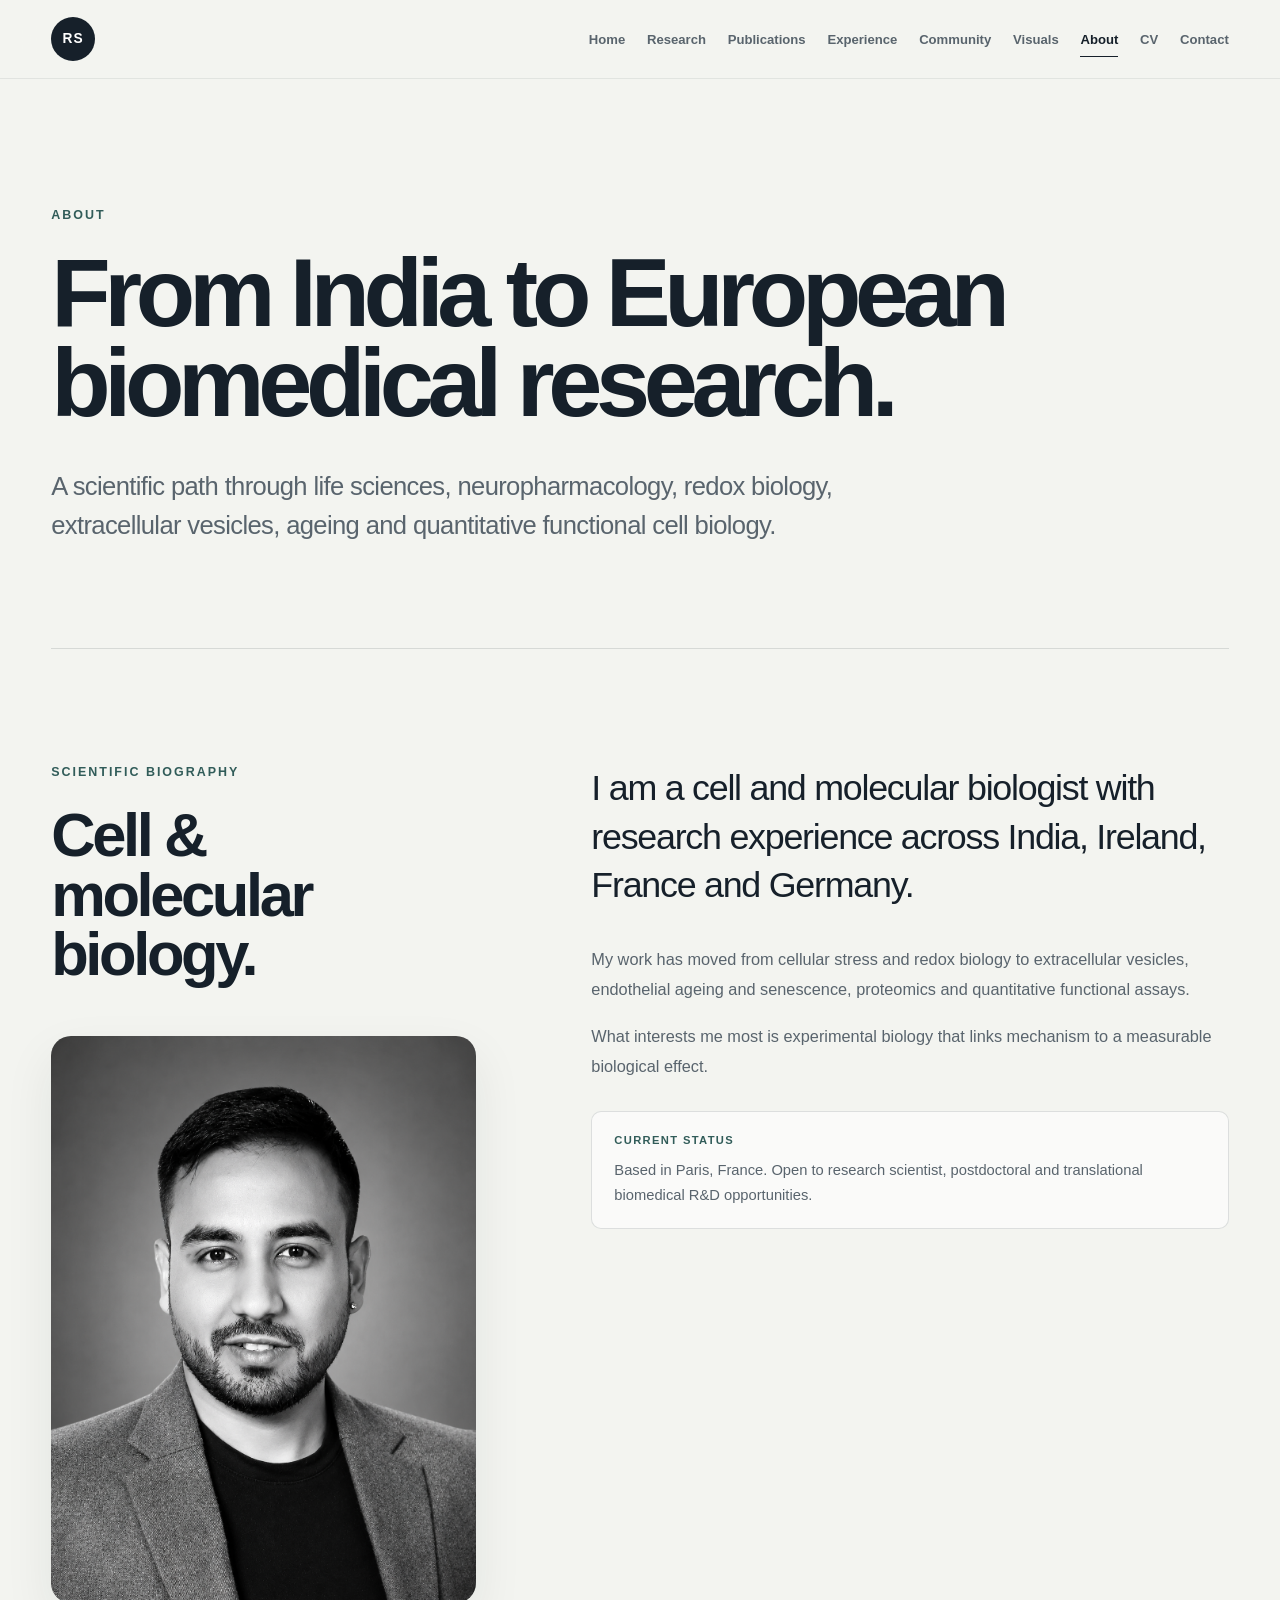
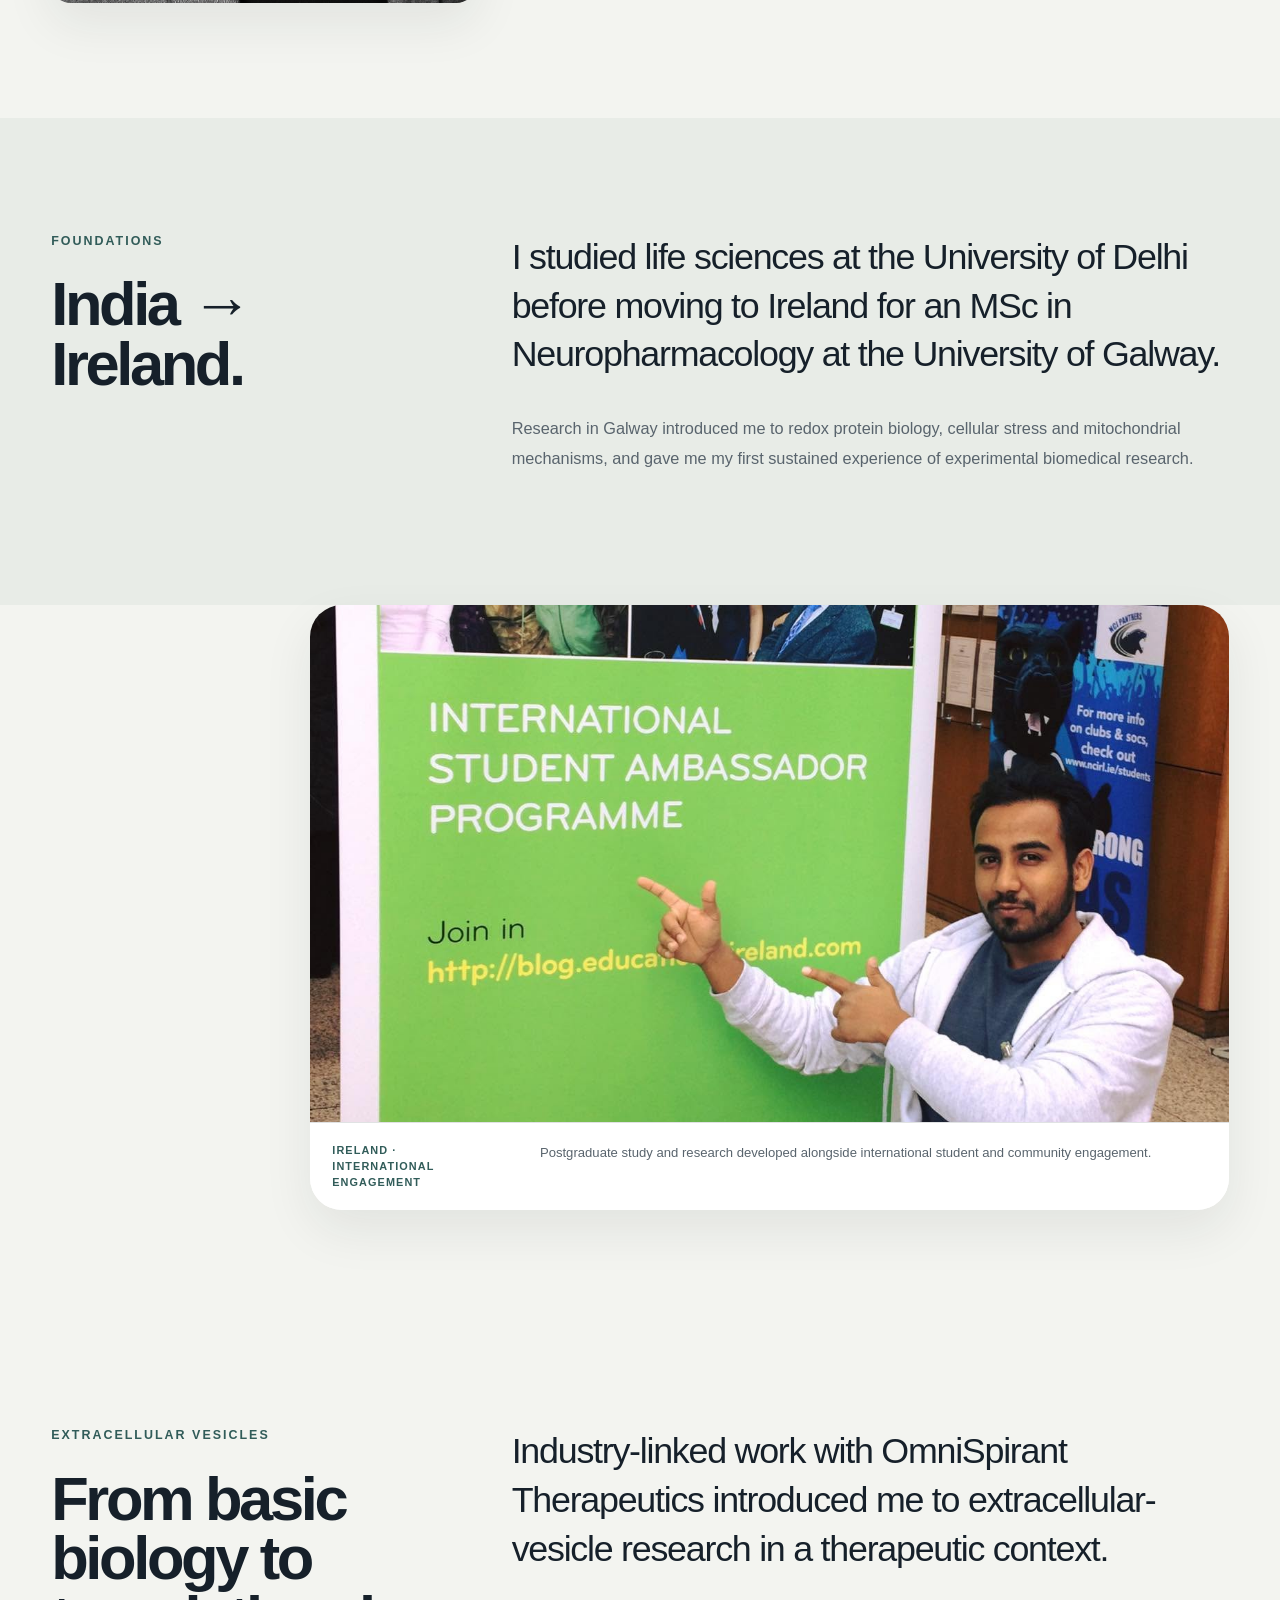
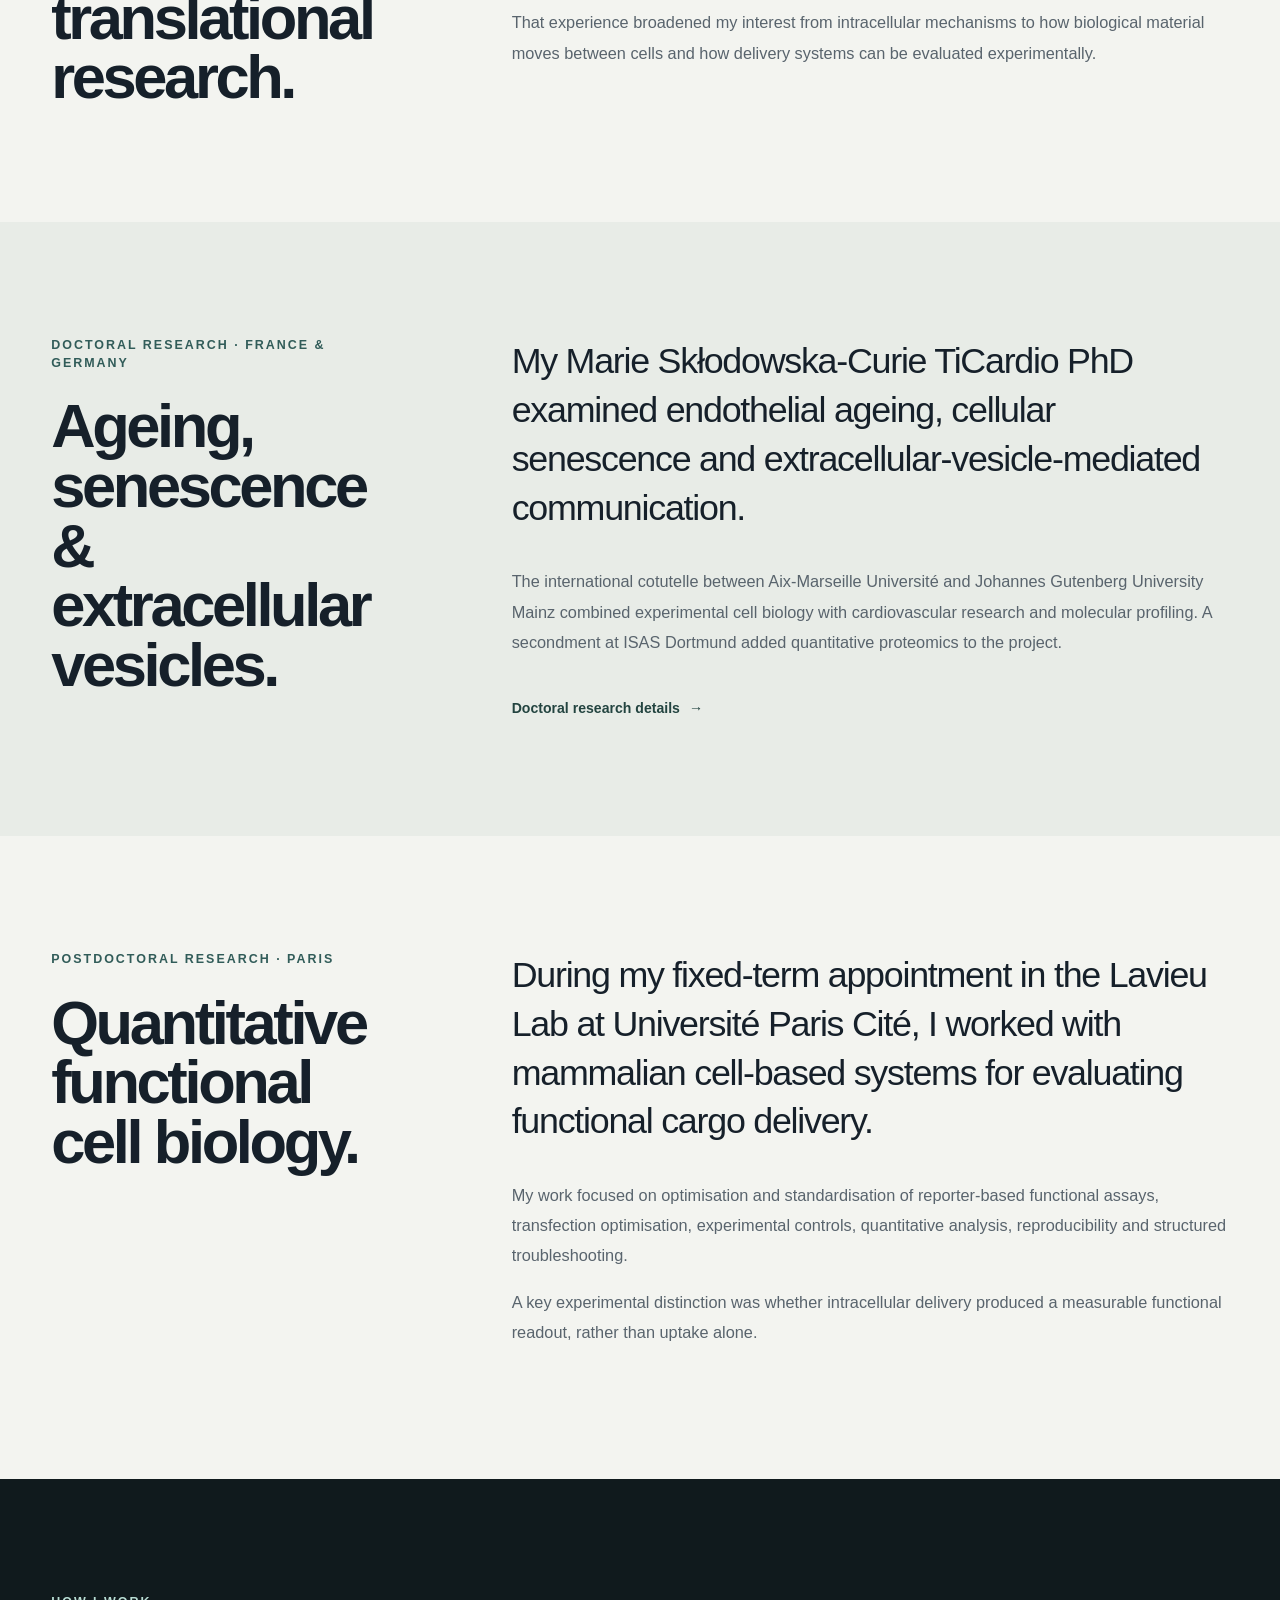
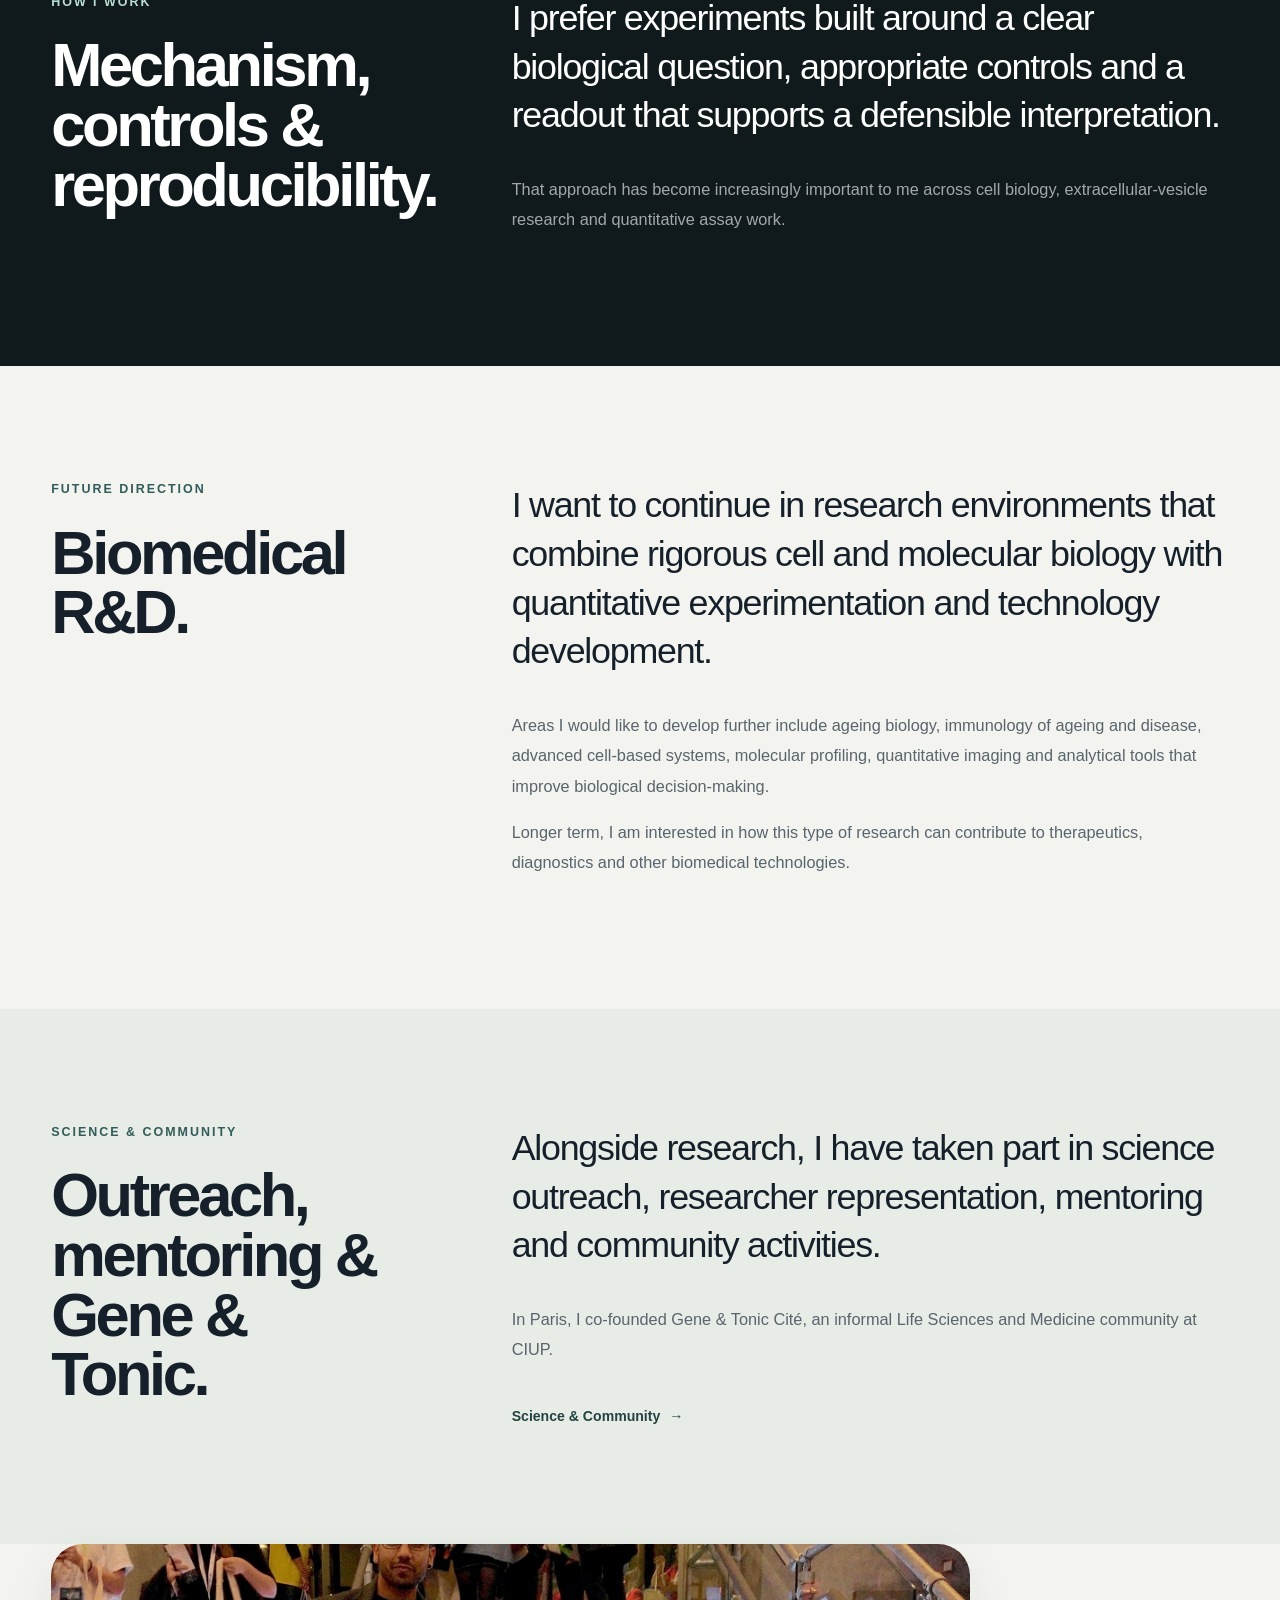
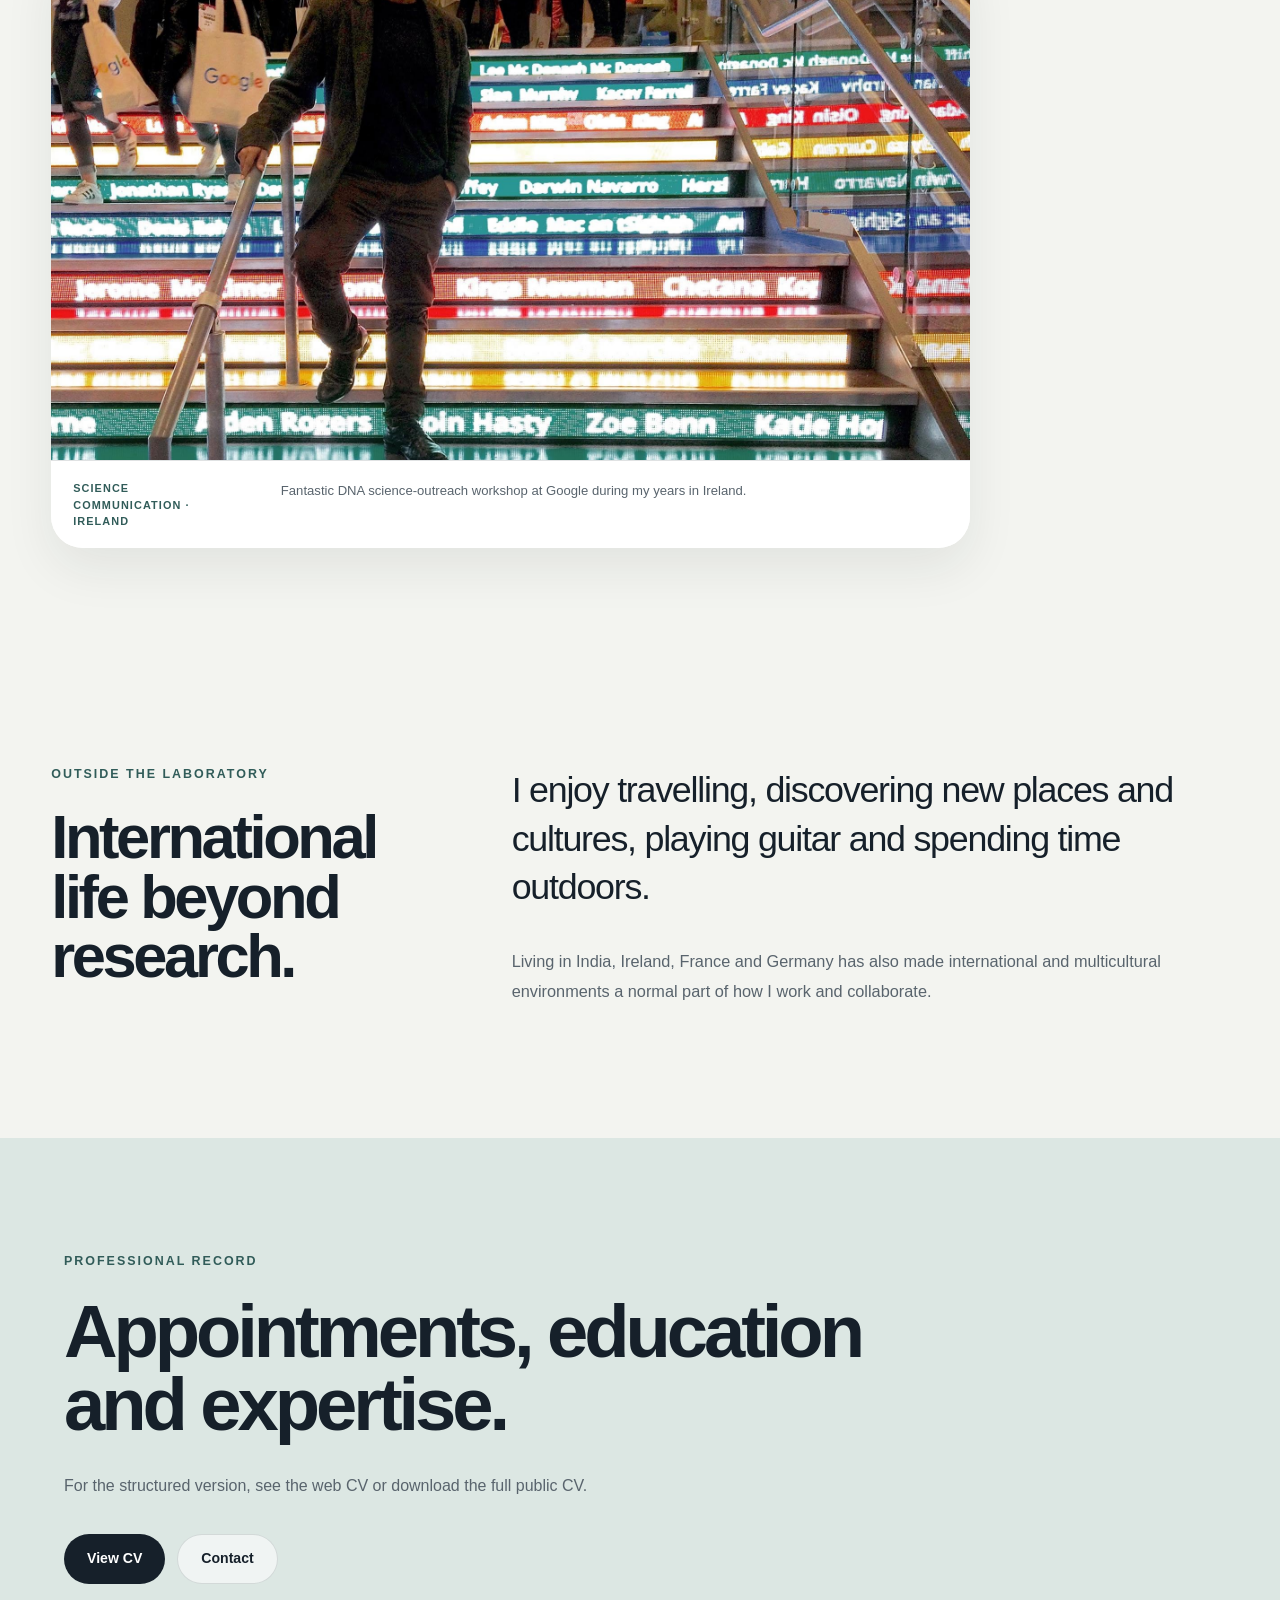
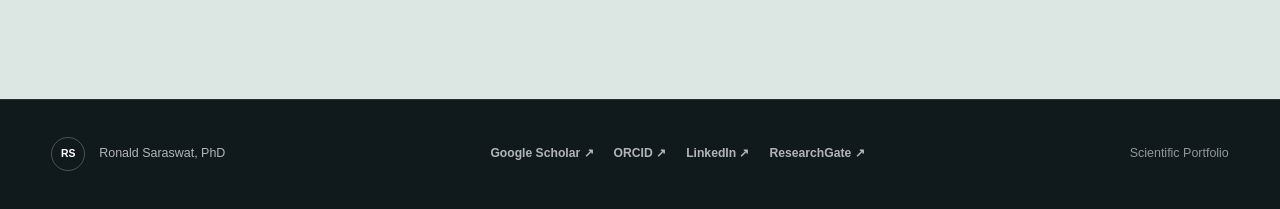
==== commit 9c9a3b2b: "Add files via upload" ====
--- a/about/index.html
+++ b/about/index.html
@@ -1,1100 +1,122 @@
 <!DOCTYPE html>
 <html lang="en">
-
 <head>
-
     <meta charset="UTF-8">
-
-    <meta
-        name="viewport"
-        content="width=device-width, initial-scale=1.0"
-    >
-
-
-    <!-- =========================
-         PRIMARY SEO
-    ========================== -->
-
-    <title>
-        About | Ronald Saraswat, PhD
-    </title>
-
-    <meta
-        name="description"
-        content="About Ronald Saraswat, PhD — an international cell and molecular biologist whose scientific journey connects cellular stress, ageing, extracellular vesicles, quantitative biology and translational biomedical research."
-    >
-
-    <meta
-        name="author"
-        content="Ronald Saraswat"
-    >
-
-    <meta
-        name="robots"
-        content="index, follow"
-    >
-
-
-    <!-- =========================
-         CANONICAL
-    ========================== -->
-
-    <link
-        rel="canonical"
-        href="https://ronald.saraswatintegratedservices.com/about/"
-    >
-
-
-    <!-- =========================
-         FAVICON
-    ========================== -->
-
-    <link
-        rel="icon"
-        type="image/svg+xml"
-        href="/assets/images/rs-favicon.svg"
-    >
-
-
-    <!-- =========================
-         OPEN GRAPH
-    ========================== -->
-
-    <meta
-        property="og:type"
-        content="profile"
-    >
-
-    <meta
-        property="og:title"
-        content="About | Ronald Saraswat, PhD"
-    >
-
-    <meta
-        property="og:description"
-        content="The scientific journey, research perspective and future direction of cell and molecular biologist Ronald Saraswat, PhD."
-    >
-
-    <meta
-        property="og:url"
-        content="https://ronald.saraswatintegratedservices.com/about/"
-    >
-
-    <meta
-        property="og:site_name"
-        content="Ronald Saraswat | Scientific Portfolio"
-    >
-
-    <meta
-        property="og:image"
-        content="https://ronald.saraswatintegratedservices.com/assets/images/social-preview.png"
-    >
-
-    <meta
-        property="og:image:alt"
-        content="Ronald Saraswat, PhD — Cell and Molecular Biologist"
-    >
-
-
-    <!-- =========================
-         SOCIAL CARD
-    ========================== -->
-
-    <meta
-        name="twitter:card"
-        content="summary_large_image"
-    >
-
-    <meta
-        name="twitter:title"
-        content="About | Ronald Saraswat, PhD"
-    >
-
-    <meta
-        name="twitter:description"
-        content="International scientific journey, research perspective and future direction in cell and molecular biology."
-    >
-
-    <meta
-        name="twitter:image"
-        content="https://ronald.saraswatintegratedservices.com/assets/images/social-preview.png"
-    >
-
-
-    <!-- =========================
-         BROWSER APPEARANCE
-    ========================== -->
-
-    <meta
-        name="theme-color"
-        content="#f3f4f0"
-    >
-
-
-    <!-- =========================
-         STYLESHEET
-    ========================== -->
-
-    <link
-        rel="stylesheet"
-        href="/css/style.css?v=12"
-    >
-
-
-    <!-- =========================
-         STRUCTURED DATA
-    ========================== -->
-
+    <meta name="viewport" content="width=device-width, initial-scale=1.0">
+    <title>About | Ronald Saraswat, PhD</title>
+    <meta name="description" content="Scientific biography of Ronald Saraswat, PhD — from life sciences and neuropharmacology to extracellular-vesicle biology, ageing research and quantitative functional cell biology.">
+    <meta name="author" content="Ronald Saraswat">
+    <meta name="robots" content="index, follow">
+    <link rel="canonical" href="https://ronald.saraswatintegratedservices.com/about/">
+    <link rel="icon" type="image/svg+xml" href="/assets/images/rs-favicon.svg">
+    <meta property="og:type" content="website">
+    <meta property="og:title" content="About | Ronald Saraswat, PhD">
+    <meta property="og:description" content="Scientific biography of Ronald Saraswat, PhD — from life sciences and neuropharmacology to extracellular-vesicle biology, ageing research and quantitative functional cell biology.">
+    <meta property="og:url" content="https://ronald.saraswatintegratedservices.com/about/">
+    <meta property="og:site_name" content="Ronald Saraswat | Scientific Portfolio">
+    <meta property="og:image" content="https://ronald.saraswatintegratedservices.com/assets/images/social-preview.png">
+    <meta name="twitter:card" content="summary_large_image">
+    <meta name="twitter:title" content="About | Ronald Saraswat, PhD">
+    <meta name="twitter:description" content="Scientific biography of Ronald Saraswat, PhD — from life sciences and neuropharmacology to extracellular-vesicle biology, ageing research and quantitative functional cell biology.">
+    <meta name="twitter:image" content="https://ronald.saraswatintegratedservices.com/assets/images/social-preview.png">
+    <meta name="theme-color" content="#f3f4f0">
+    <link rel="stylesheet" href="/css/style.css?v=15">
     <script type="application/ld+json">
     {
         "@context": "https://schema.org",
         "@type": "ProfilePage",
-        "name": "About Ronald Saraswat, PhD",
+        "name": "About | Ronald Saraswat, PhD",
         "url": "https://ronald.saraswatintegratedservices.com/about/",
-        "mainEntity": {
-            "@type": "Person",
-            "@id": "https://ronald.saraswatintegratedservices.com/#ronald-saraswat",
-            "name": "Ronald Saraswat",
-            "givenName": "Ronald",
-            "familyName": "Saraswat",
-            "honorificSuffix": "PhD",
-            "jobTitle": "Cell & Molecular Biologist",
-            "url": "https://ronald.saraswatintegratedservices.com/",
-            "image": "https://ronald.saraswatintegratedservices.com/assets/images/ronald-saraswat-portrait.png",
-            "description": "Cell and molecular biologist with international research experience spanning cellular stress, ageing, extracellular vesicles, quantitative biology and translational biomedical research.",
-            "sameAs": [
-                "https://orcid.org/0000-0003-4049-1273",
-                "https://scholar.google.com/citations?hl=en&user=kAreFC8AAAAJ",
-                "https://www.linkedin.com/in/ronaldsaraswat",
-                "https://www.researchgate.net/profile/Ronald-Saraswat-2"
-            ]
-        }
+        "author": {"@type":"Person","@id":"https://ronald.saraswatintegratedservices.com/#ronald-saraswat","name":"Ronald Saraswat","honorificSuffix":"PhD"}
     }
     </script>
-
 </head>
-
-
 <body>
-
-
-    <a
-        class="skip-link"
-        href="#main-content"
-    >
-        Skip to content
-    </a>
-
-
-    <!-- =========================
-         MASTER HEADER
-    ========================== -->
+    <a class="skip-link" href="#main-content">Skip to content</a>
 
     <header class="site-header">
-
         <div class="nav-container">
-
-            <a
-                class="brand"
-                href="/"
-                aria-label="Ronald Saraswat homepage"
-            >
-                RS
-            </a>
-
-
-            <button
-                class="menu-toggle"
-                aria-label="Open navigation menu"
-                aria-expanded="false"
-                aria-controls="primary-navigation"
-            >
-                <span></span>
-                <span></span>
+            <a class="brand" href="/" aria-label="Ronald Saraswat homepage">RS</a>
+            <button class="menu-toggle" aria-label="Open navigation menu" aria-expanded="false" aria-controls="primary-navigation">
+                <span></span><span></span>
             </button>
-
-
-            <nav
-                id="primary-navigation"
-                class="site-nav"
-                aria-label="Primary navigation"
-            >
-
-                <a href="/">
-                    Home
-                </a>
-
-                <a href="/research/">
-                    Research
-                </a>
-
-                <a href="/publications/">
-                    Publications
-                </a>
-
-                <a href="/experience/">
-                    Experience
-                </a>
-
-                <a href="/community/">
-                    Community
-                </a>
-
-                <a href="/scientific-visuals/">
-                    Visuals
-                </a>
-
-                <a href="/about/">
-                    About
-                </a>
-
-                <a href="/cv/">
-                    CV
-                </a>
-
-                <a href="/contact/">
-                    Contact
-                </a>
-
+            <nav id="primary-navigation" class="site-nav" aria-label="Primary navigation">
+                <a href="/">Home</a>
+                <a href="/research/">Research</a>
+                <a href="/publications/">Publications</a>
+                <a href="/experience/">Experience</a>
+                <a href="/community/">Community</a>
+                <a href="/scientific-visuals/">Visuals</a>
+                <a href="/about/">About</a>
+                <a href="/cv/">CV</a>
+                <a href="/contact/">Contact</a>
             </nav>
-
         </div>
-
     </header>
-
 
     <main id="main-content">
 
-
-        <!-- =================================================
-             HERO
-        ================================================== -->
-
         <section class="page-hero">
-
-            <div class="page-hero-inner">
-
-                <p class="eyebrow">
-                    About
-                </p>
-
-                <h1>
-                    Science shaped
-                    by curiosity,
-                    movement
-                    <span>& connection.</span>
-                </h1>
-
-                <p class="page-hero-intro">
-                    I am a cell and molecular biologist whose
-                    scientific journey has moved across disciplines,
-                    countries and research environments — while
-                    remaining centred on a recurring interest in
-                    how changes within cells become meaningful
-                    biological consequences.
-                </p>
-
-            </div>
-
+            <div class="page-hero-inner"><p class="eyebrow">About</p><h1>From India to European biomedical research.</h1><p class="page-hero-intro">A scientific path through life sciences, neuropharmacology, redox biology, extracellular vesicles, ageing and quantitative functional cell biology.</p></div>
         </section>
 
+        <section class="section">
+            <div class="section-grid about-grid">
+                <div class="about-left"><div class="section-heading"><p class="eyebrow">Scientific Biography</p><h2>Cell &amp; molecular biology.</h2></div><figure class="about-portrait"><img src="/assets/images/ronald-saraswat-portrait.png" alt="Portrait of Ronald Saraswat" loading="lazy"></figure></div>
+                <div class="section-content"><p class="large-copy">I am a cell and molecular biologist with research experience across India, Ireland, France and Germany.</p><p>My work has moved from cellular stress and redox biology to extracellular vesicles, endothelial ageing and senescence, proteomics and quantitative functional assays.</p><p>What interests me most is experimental biology that links mechanism to a measurable biological effect.</p><div class="current-status"><span class="current-status-label">Current Status</span><p>Based in Paris, France. Open to research scientist, postdoctoral and translational biomedical R&amp;D opportunities.</p></div></div>
+            </div>
+        </section>
 
-        <!-- =================================================
-             INTRODUCTION
-        ================================================== -->
+        <section class="section section-alt">
+            <div class="section-grid"><div class="section-heading"><p class="eyebrow">Foundations</p><h2>India → Ireland.</h2></div><div class="section-content"><p class="large-copy">I studied life sciences at the University of Delhi before moving to Ireland for an MSc in Neuropharmacology at the University of Galway.</p><p>Research in Galway introduced me to redox protein biology, cellular stress and mitochondrial mechanisms, and gave me my first sustained experience of experimental biomedical research.</p></div></div>
+        </section>
+
+        <section class="about-visual-break"><figure class="about-editorial-figure about-editorial-right" oncontextmenu="return false;" ondragstart="return false;"><img src="/assets/images/about-ireland-student-ambassador.jpg" alt="Ronald Saraswat during international student ambassador activities in Ireland" loading="lazy" draggable="false"><figcaption><span>Ireland · International Engagement</span><p>Postgraduate study and research developed alongside international student and community engagement.</p></figcaption></figure></section>
 
         <section class="section">
-
-            <div class="section-grid">
-
-
-                <div class="about-left">
-
-                    <div class="section-heading">
-
-                        <p class="eyebrow">
-                            Scientific Biography
-                        </p>
-
-                        <h2>
-                            Following the
-                            biological question.
-                        </h2>
-
-                    </div>
-
-
-                    <figure class="about-portrait">
-
-                        <img
-                            src="/assets/images/ronald-saraswat-portrait.png"
-                            alt="Portrait of Ronald Saraswat"
-                            loading="lazy"
-                        >
-
-                    </figure>
-
-                </div>
-
-
-                <div class="section-content">
-
-                    <p class="large-copy">
-                        I have always been most interested in science
-                        when one biological question naturally leads
-                        to another.
-                    </p>
-
-                    <p>
-                        My research path has taken me from cellular
-                        stress and redox biology to extracellular
-                        vesicles, endothelial ageing, cellular
-                        senescence, molecular profiling and
-                        quantitative functional cell biology.
-                    </p>
-
-                    <p>
-                        Although these areas can appear distinct,
-                        I see a continuous thread between them:
-                        understanding what changes inside a cell,
-                        how those changes influence communication
-                        with other cells, and how that communication
-                        ultimately produces a biological effect.
-                    </p>
-
-
-                    <div class="current-status">
-
-                        <span class="current-status-label">
-                            Current Status
-                        </span>
-
-                        <p>
-                            Based in Paris, France. Open to new
-                            research positions, scientific
-                            collaborations and translational
-                            biomedical R&D opportunities.
-                        </p>
-
-                    </div>
-
-                </div>
-
-            </div>
-
+            <div class="section-grid"><div class="section-heading"><p class="eyebrow">Extracellular Vesicles</p><h2>From basic biology to translational research.</h2></div><div class="section-content"><p class="large-copy">Industry-linked work with OmniSpirant Therapeutics introduced me to extracellular-vesicle research in a therapeutic context.</p><p>That experience broadened my interest from intracellular mechanisms to how biological material moves between cells and how delivery systems can be evaluated experimentally.</p></div></div>
         </section>
 
+        <section class="section section-alt">
+            <div class="section-grid"><div class="section-heading"><p class="eyebrow">Doctoral Research · France &amp; Germany</p><h2>Ageing, senescence &amp; extracellular vesicles.</h2></div><div class="section-content"><p class="large-copy">My Marie Skłodowska-Curie TiCardio PhD examined endothelial ageing, cellular senescence and extracellular-vesicle-mediated communication.</p><p>The international cotutelle between Aix-Marseille Université and Johannes Gutenberg University Mainz combined experimental cell biology with cardiovascular research and molecular profiling. A secondment at ISAS Dortmund added quantitative proteomics to the project.</p><a class="text-action" href="/research/">Doctoral research details <span aria-hidden="true">→</span></a></div></div>
+        </section>
 
-        <!-- =================================================
-             FOUNDATIONS
-        ================================================== -->
+        <section class="section">
+            <div class="section-grid"><div class="section-heading"><p class="eyebrow">Postdoctoral Research · Paris</p><h2>Quantitative functional cell biology.</h2></div><div class="section-content"><p class="large-copy">During my fixed-term appointment in the Lavieu Lab at Université Paris Cité, I worked with mammalian cell-based systems for evaluating functional cargo delivery.</p><p>My work focused on optimisation and standardisation of reporter-based functional assays, transfection optimisation, experimental controls, quantitative analysis, reproducibility and structured troubleshooting.</p><p>A key experimental distinction was whether intracellular delivery produced a measurable functional readout, rather than uptake alone.</p></div></div>
+        </section>
+
+        <section class="section section-dark">
+            <div class="section-grid"><div class="section-heading"><p class="eyebrow">How I Work</p><h2>Mechanism, controls &amp; reproducibility.</h2></div><div class="section-content"><p class="large-copy" style="color:#ffffff !important;">I prefer experiments built around a clear biological question, appropriate controls and a readout that supports a defensible interpretation.</p><p style="color:rgba(255,255,255,0.62);">That approach has become increasingly important to me across cell biology, extracellular-vesicle research and quantitative assay work.</p></div></div>
+        </section>
+
+        <section class="section">
+            <div class="section-grid"><div class="section-heading"><p class="eyebrow">Future Direction</p><h2>Biomedical R&amp;D.</h2></div><div class="section-content"><p class="large-copy">I want to continue in research environments that combine rigorous cell and molecular biology with quantitative experimentation and technology development.</p><p>Areas I would like to develop further include ageing biology, immunology of ageing and disease, advanced cell-based systems, molecular profiling, quantitative imaging and analytical tools that improve biological decision-making.</p><p>Longer term, I am interested in how this type of research can contribute to therapeutics, diagnostics and other biomedical technologies.</p></div></div>
+        </section>
 
         <section class="section section-alt">
-
-            <div class="section-grid">
-
-                <div class="section-heading">
-
-                    <p class="eyebrow">
-                        Foundations
-                    </p>
-
-                    <h2>
-                        From India
-                        to Ireland.
-                    </h2>
-
-                </div>
-
-
-                <div class="section-content">
-
-                    <p class="large-copy">
-                        My scientific journey began in India and
-                        developed internationally through postgraduate
-                        education and research in Europe.
-                    </p>
-
-                    <p>
-                        Undergraduate training in life sciences at
-                        the University of Delhi gave me a broad
-                        biological foundation before I moved to
-                        Ireland for postgraduate study in
-                        neuropharmacology at the University of Galway.
-                    </p>
-
-                    <p>
-                        During this period, I became particularly
-                        interested in how cellular stress,
-                        mitochondrial dysfunction and molecular
-                        regulation contribute to biological
-                        dysfunction and disease.
-                    </p>
-
-                    <p>
-                        Subsequent research in redox biology deepened
-                        that interest by focusing on how proteins
-                        respond to changes in the intracellular
-                        environment and how reversible molecular
-                        modifications can regulate cellular function.
-                    </p>
-
-                </div>
-
-            </div>
-
+            <div class="section-grid"><div class="section-heading"><p class="eyebrow">Science &amp; Community</p><h2>Outreach, mentoring &amp; Gene &amp; Tonic.</h2></div><div class="section-content"><p class="large-copy">Alongside research, I have taken part in science outreach, researcher representation, mentoring and community activities.</p><p>In Paris, I co-founded Gene &amp; Tonic Cité, an informal Life Sciences and Medicine community at CIUP.</p><a class="text-action" href="/community/">Science &amp; Community <span aria-hidden="true">→</span></a></div></div>
         </section>
 
-        <!-- =================================================
-     ABOUT VISUAL — IRELAND
-================================================== -->
-
-<section class="about-visual-break">
-
-    <figure
-        class="about-editorial-figure about-editorial-right"
-        oncontextmenu="return false;"
-        ondragstart="return false;"
-    >
-
-        <img
-            src="/assets/images/about-ireland-student-ambassador.jpg"
-            alt="Ronald Saraswat during international student ambassador activities in Ireland"
-            loading="lazy"
-            draggable="false"
-        >
-
-        <figcaption>
-
-            <span>
-                Ireland · International Engagement
-            </span>
-
-            <p>
-                Scientific training developed alongside international,
-                intercultural and student-community engagement.
-            </p>
-
-        </figcaption>
-
-    </figure>
-
-</section>
-
-        
-
-
-        <!-- =================================================
-             TRANSLATIONAL TURN
-        ================================================== -->
+        <section class="about-visual-break"><figure class="about-editorial-figure about-editorial-left" oncontextmenu="return false;" ondragstart="return false;"><img src="/assets/images/about-science-outreach-google.jpg" alt="Ronald Saraswat during a Fantastic DNA science outreach workshop at Google in Ireland" loading="lazy" draggable="false"><figcaption><span>Science Communication · Ireland</span><p>Fantastic DNA science-outreach workshop at Google during my years in Ireland.</p></figcaption></figure></section>
 
         <section class="section">
-
-            <div class="section-grid">
-
-                <div class="section-heading">
-
-                    <p class="eyebrow">
-                        A Translational Turn
-                    </p>
-
-                    <h2>
-                        Discovering
-                        extracellular
-                        vesicles.
-                    </h2>
-
-                </div>
-
-
-                <div class="section-content">
-
-                    <p class="large-copy">
-                        Working in an industry-linked research
-                        environment changed the scale at which
-                        I thought about cellular biology.
-                    </p>
-
-                    <p>
-                        My early exposure to therapeutic
-                        extracellular-vesicle research introduced
-                        the idea that biological communication
-                        systems could potentially be understood
-                        not only mechanistically, but also
-                        developed towards translational applications.
-                    </p>
-
-                    <p>
-                        This was an important shift in perspective.
-                        The question was no longer only what happens
-                        inside a cell, but also what cells release,
-                        how biological material moves between cells,
-                        and whether these processes can eventually
-                        be understood or manipulated for useful
-                        biomedical purposes.
-                    </p>
-
-                </div>
-
-            </div>
-
+            <div class="section-grid"><div class="section-heading"><p class="eyebrow">Outside the Laboratory</p><h2>International life beyond research.</h2></div><div class="section-content"><p class="large-copy">I enjoy travelling, discovering new places and cultures, playing guitar and spending time outdoors.</p><p>Living in India, Ireland, France and Germany has also made international and multicultural environments a normal part of how I work and collaborate.</p></div></div>
         </section>
 
-
-        <!-- =================================================
-             DOCTORAL PERSPECTIVE
-        ================================================== -->
-
-        <section class="section section-alt">
-
-            <div class="section-grid">
-
-                <div class="section-heading">
-
-                    <p class="eyebrow">
-                        France & Germany
-                    </p>
-
-                    <h2>
-                        Ageing,
-                        senescence &
-                        communication.
-                    </h2>
-
-                </div>
-
-
-                <div class="section-content">
-
-                    <p class="large-copy">
-                        My doctoral research brought cellular ageing
-                        and intercellular communication together.
-                    </p>
-
-                    <p>
-                        Through the Marie Skłodowska-Curie TiCardio
-                        network and an international cotutelle between
-                        Aix-Marseille Université and Johannes Gutenberg
-                        University Mainz, I investigated endothelial
-                        ageing, cellular senescence and
-                        extracellular-vesicle biology.
-                    </p>
-
-                    <p>
-                        Working across international research
-                        environments also broadened how I approached
-                        scientific questions. Experimental cell biology,
-                        molecular profiling and collaborative research
-                        became complementary parts of the same
-                        investigation rather than independent
-                        technical activities.
-                    </p>
-
-                    <p>
-                        This period shaped the scientific perspective
-                        I still carry today: changes in cellular state
-                        matter not only because of what happens inside
-                        the affected cell, but because those changes
-                        may alter the information exchanged throughout
-                        a biological system.
-                    </p>
-
-
-                    <a
-                        class="text-action"
-                        href="/research/"
-                    >
-                        Explore the research
-                        <span aria-hidden="true">
-                            →
-                        </span>
-                    </a>
-
-                </div>
-
-            </div>
-
-        </section>
-
-
-        <!-- =================================================
-             PARIS
-             APPROVED PUBLIC LEVEL ONLY
-        ================================================== -->
-
-        <section class="section">
-
-            <div class="section-grid">
-
-                <div class="section-heading">
-
-                    <p class="eyebrow">
-                        Paris
-                    </p>
-
-                    <h2>
-                        From communication
-                        to measurable
-                        function.
-                    </h2>
-
-                </div>
-
-
-                <div class="section-content">
-
-                    <p class="large-copy">
-                        Postdoctoral research in Paris shifted my
-                        attention increasingly towards quantitative
-                        functional biology.
-                    </p>
-
-                    <p>
-                        During my fixed-term appointment in the
-                        Lavieu Lab at Université Paris Cité, I worked
-                        with quantitative mammalian cell-based
-                        systems for evaluating functional cargo
-                        delivery.
-                    </p>
-
-                    <p>
-                        My work focused on optimisation and
-                        standardisation of quantitative reporter-based
-                        functional assays, reproducible experimental
-                        workflows, experimental controls, quantitative
-                        analysis and structured troubleshooting.
-                    </p>
-
-                    <p>
-                        This experience strengthened an important
-                        distinction in how I think about delivery
-                        biology: detecting cellular uptake is not
-                        necessarily equivalent to demonstrating
-                        functional intracellular delivery. The
-                        biological question ultimately requires a
-                        measurable functional readout.
-                    </p>
-
-                </div>
-
-            </div>
-
-        </section>
-
-
-        <!-- =================================================
-             SCIENTIFIC IDENTITY
-        ================================================== -->
-
-        <section class="section section-dark">
-
-            <div class="section-grid">
-
-                <div class="section-heading">
-
-                    <p class="eyebrow">
-                        Scientific Identity
-                    </p>
-
-                    <h2>
-                        Mechanism,
-                        measurement
-                        and meaning.
-                    </h2>
-
-                </div>
-
-
-                <div class="section-content">
-
-                    <p
-                        class="large-copy"
-                        style="color: #ffffff !important;"
-                    >
-                        I am most comfortable working at the
-                        intersection of mechanistic biology and
-                        quantitative experimentation.
-                    </p>
-
-                    <p
-                        style="color: rgba(255, 255, 255, 0.62);"
-                    >
-                        I value experiments that answer clearly
-                        defined biological questions, controls that
-                        make interpretation defensible and workflows
-                        that can be reproduced rather than merely
-                        demonstrated once.
-                    </p>
-
-                    <p
-                        style="color: rgba(255, 255, 255, 0.62);"
-                    >
-                        This perspective has developed through work
-                        across academic, collaborative and
-                        translational research settings. It is also
-                        why I am increasingly interested in
-                        technologies that allow complex biological
-                        questions to be measured more rigorously and
-                        translated into useful decisions.
-                    </p>
-
-                </div>
-
-            </div>
-
-        </section>
-
-
-        <!-- =================================================
-             FUTURE DIRECTION
-        ================================================== -->
-
-        <section class="section">
-
-            <div class="section-grid">
-
-                <div class="section-heading">
-
-                    <p class="eyebrow">
-                        Future Direction
-                    </p>
-
-                    <h2>
-                        From biological
-                        understanding to
-                        future technologies.
-                    </h2>
-
-                </div>
-
-
-                <div class="section-content">
-
-                    <p class="large-copy">
-                        Looking forward, I want to contribute to
-                        research and development that translates
-                        biological understanding into technologies
-                        with practical relevance for human health.
-                    </p>
-
-                    <p>
-                        I am particularly interested in R&D at the
-                        interface of cell and molecular biology,
-                        quantitative experimentation and technology
-                        development.
-                    </p>
-
-                    <p>
-                        In the longer term, I would like to contribute
-                        to future biomedical technologies across areas
-                        such as therapeutics, diagnostics, precision
-                        medicine and personalised healthcare.
-                    </p>
-
-                    <p>
-                        This does not mean limiting my future work to
-                        any single disease area or experimental
-                        platform. I am interested in scientific
-                        environments where strong mechanistic biology
-                        can be translated into better ways to
-                        understand disease, identify meaningful
-                        biological signals, evaluate interventions
-                        and ultimately improve healthcare.
-                    </p>
-
-                    <p>
-                        Emerging technologies — including advanced
-                        cell-based systems, molecular profiling,
-                        quantitative imaging, computational approaches
-                        and AI-assisted research tools — are especially
-                        interesting to me where they strengthen
-                        biological discovery and translational
-                        decision-making.
-                    </p>
-
-                </div>
-
-            </div>
-
-        </section>
-
-
-        <!-- =================================================
-             COMMUNITY
-        ================================================== -->
-
-        <section class="section">
-
-            <div class="section-grid">
-
-                <div class="section-heading">
-
-                    <p class="eyebrow">
-                        Science as a Community
-                    </p>
-
-                    <h2>
-                        Research also
-                        happens through
-                        conversation.
-                    </h2>
-
-                </div>
-
-
-                <div class="section-content">
-
-                    <p class="large-copy">
-                        Science has always been more meaningful to
-                        me when it is shared, discussed and challenged
-                        by people with different perspectives.
-                    </p>
-
-                    <p>
-                        Alongside laboratory research, I have taken
-                        part in scientific outreach, researcher
-                        representation, mentoring and community
-                        activities across the different environments
-                        in which I have worked.
-                    </p>
-
-                    <p>
-                        In Paris, this developed further through
-                        co-founding Gene & Tonic — an informal
-                        science communication initiative designed
-                        to bring researchers and wider communities
-                        together around scientific ideas and
-                        conversation.
-                    </p>
-
-
-                    <a
-                        class="text-action"
-                        href="/community/"
-                    >
-                        Explore Science & Community
-                        <span aria-hidden="true">
-                            →
-                        </span>
-                    </a>
-
-                </div>
-
-            </div>
-
-        </section>
-
-        <!-- =================================================
-     ABOUT VISUAL — SCIENCE COMMUNICATION
-================================================== -->
-
-<section class="about-visual-break">
-
-    <figure
-        class="about-editorial-figure about-editorial-left"
-        oncontextmenu="return false;"
-        ondragstart="return false;"
-    >
-
-        <img
-            src="/assets/images/about-science-outreach-google.jpg"
-            alt="Ronald Saraswat during a Fantastic DNA science outreach workshop at Google in Ireland"
-            loading="lazy"
-            draggable="false"
-        >
-
-        <figcaption>
-
-            <span>
-                Science Communication · Ireland
-            </span>
-
-            <p>
-                Fantastic DNA science-outreach workshop at Google
-                during my years in Ireland.
-            </p>
-
-        </figcaption>
-
-    </figure>
-
-</section>
-
-        
-
-        <!-- =================================================
-             OUTSIDE THE LAB
-        ================================================== -->
-
-        <section class="section section-alt">
-
-            <div class="section-grid">
-
-                <div class="section-heading">
-
-                    <p class="eyebrow">
-                        Outside the Laboratory
-                    </p>
-
-                    <h2>
-                        Curiosity does not
-                        stop at science.
-                    </h2>
-
-                </div>
-
-
-                <div class="section-content">
-
-                    <p class="large-copy">
-                        Living and working internationally has shaped
-                        me beyond research as much as it has shaped
-                        my scientific career.
-                    </p>
-
-                    <p>
-                        I enjoy travelling, discovering new places
-                        and cultures, playing guitar and spending
-                        time outside the laboratory exploring the
-                        environments around me.
-                    </p>
-
-                    <p>
-                        Moving between India, Ireland, France and
-                        Germany has also made international
-                        environments feel natural to me. I enjoy
-                        meeting people with different backgrounds
-                        and perspectives — something that carries
-                        directly into how I approach scientific
-                        collaboration.
-                    </p>
-
-                </div>
-
-            </div>
-
-        </section>
-
-
-        <!-- =================================================
-             NEXT STEP
-        ================================================== -->
-
-        <section class="page-next">
-
-            <div class="page-next-inner">
-
-                <p class="eyebrow">
-                    Professional Record
-                </p>
-
-                <h2>
-                    Looking for the
-                    structured version?
-                </h2>
-
-                <p>
-                    Explore my web CV for research appointments,
-                    education, expertise and professional
-                    recognition.
-                </p>
-
-
-                <div class="hero-actions">
-
-                    <a
-                        class="button button-primary"
-                        href="/cv/"
-                    >
-                        View CV
-                    </a>
-
-                    <a
-                        class="button button-secondary"
-                        href="/contact/"
-                    >
-                        Contact
-                    </a>
-
-                </div>
-
-            </div>
-
-        </section>
-
+        <section class="page-next"><div class="page-next-inner"><p class="eyebrow">Professional Record</p><h2>Appointments, education and expertise.</h2><p>For the structured version, see the web CV or download the full public CV.</p><div class="hero-actions"><a class="button button-primary" href="/cv/">View CV</a><a class="button button-secondary" href="/contact/">Contact</a></div></div></section>
 
     </main>
 
-
-    <!-- =========================
-         MASTER FOOTER
-    ========================== -->
-
     <footer class="site-footer">
-
-        <div class="footer-identity">
-
-            <strong>
-                RS
-            </strong>
-
-            <span>
-                Ronald Saraswat, PhD
-            </span>
-
+        <div class="footer-identity"><strong>RS</strong><span>Ronald Saraswat, PhD</span></div>
+        <div class="footer-links">
+            <a href="https://scholar.google.com/citations?hl=en&user=kAreFC8AAAAJ" target="_blank" rel="noopener noreferrer">Google Scholar ↗</a>
+            <a href="https://orcid.org/0000-0003-4049-1273" target="_blank" rel="noopener noreferrer">ORCID ↗</a>
+            <a href="https://www.linkedin.com/in/ronaldsaraswat" target="_blank" rel="noopener noreferrer">LinkedIn ↗</a>
+            <a href="https://www.researchgate.net/profile/Ronald-Saraswat-2" target="_blank" rel="noopener noreferrer">ResearchGate ↗</a>
         </div>
-
-
-        <div class="footer-links">
-
-            <a
-                href="https://scholar.google.com/citations?hl=en&user=kAreFC8AAAAJ"
-                target="_blank"
-                rel="noopener noreferrer"
-            >
-                Google Scholar ↗
-            </a>
-
-
-            <a
-                href="https://orcid.org/0000-0003-4049-1273"
-                target="_blank"
-                rel="noopener noreferrer"
-            >
-                ORCID ↗
-            </a>
-
-
-            <a
-                href="https://www.linkedin.com/in/ronaldsaraswat"
-                target="_blank"
-                rel="noopener noreferrer"
-            >
-                LinkedIn ↗
-            </a>
-
-
-            <a
-                href="https://www.researchgate.net/profile/Ronald-Saraswat-2"
-                target="_blank"
-                rel="noopener noreferrer"
-            >
-                ResearchGate ↗
-            </a>
-
-        </div>
-
-
-        <p class="footer-label">
-            Scientific Portfolio
-        </p>
-
+        <p class="footer-label">Scientific Portfolio</p>
     </footer>
-
-
     <script src="/js/main.js"></script>
-
-
 </body>
-
 </html>
--- a/css/style.css
+++ b/css/style.css
@@ -5871,3 +5871,1915 @@
     }
 
 }
+
+
+/* =========================================================
+   COMMUNITY — SCIENCE OUTREACH VISUALS
+========================================================= */
+
+.community-outreach-gallery {
+    width: 100%;
+
+    margin-top: 34px;
+
+    display: grid;
+
+    grid-template-columns:
+        minmax(0, 1.35fr)
+        minmax(260px, 0.65fr);
+
+    gap: 14px;
+
+    align-items: stretch;
+}
+
+.community-outreach-gallery figure {
+    margin: 0;
+
+    overflow: hidden;
+
+    display: grid;
+
+    grid-template-rows:
+        minmax(0, 1fr)
+        auto;
+
+    border:
+        1px solid
+        var(--border);
+
+    border-radius:
+        var(--radius-medium);
+
+    background:
+        var(--surface);
+
+    box-shadow:
+        var(--shadow);
+}
+
+.community-outreach-gallery img {
+    width: 100%;
+    height: 100%;
+
+    min-height: 300px;
+
+    object-fit: cover;
+
+    pointer-events: none;
+
+    user-select: none;
+    -webkit-user-select: none;
+    -webkit-user-drag: none;
+    -webkit-touch-callout: none;
+}
+
+.community-outreach-main img {
+    object-position: center;
+}
+
+.community-outreach-secondary img {
+    object-position: center;
+}
+
+.community-outreach-gallery figcaption {
+    padding:
+        11px
+        14px;
+
+    border-top:
+        1px solid
+        var(--border);
+
+    color:
+        var(--text-secondary);
+
+    font-size: 0.66rem;
+    font-weight: 650;
+
+    letter-spacing: 0.06em;
+    line-height: 1.45;
+
+    text-transform: uppercase;
+}
+
+
+/* Tablet */
+
+@media (max-width: 900px) {
+
+    .community-outreach-gallery {
+        grid-template-columns:
+            1fr
+            0.72fr;
+    }
+
+    .community-outreach-gallery img {
+        min-height: 250px;
+    }
+
+}
+
+
+/* Mobile */
+
+@media (max-width: 600px) {
+
+    .community-outreach-gallery {
+        grid-template-columns: 1fr;
+
+        gap: 10px;
+    }
+
+    .community-outreach-gallery img {
+        min-height: 0;
+
+        aspect-ratio:
+            4 / 3;
+    }
+
+}
+
+
+
+/* =========================================================
+   RESEARCH PAGE V14 — IMAGE-INTEGRATED LAYOUT
+   Temporary page-specific block before final master CSS pass
+========================================================= */
+
+
+/* =========================================================
+   CENTRAL QUESTION
+========================================================= */
+
+.research-question-section {
+    width: min(92%, var(--content-width));
+    margin: 0 auto;
+    padding: clamp(82px, 8vw, 118px) 0;
+}
+
+.research-question-grid {
+    display: grid;
+    grid-template-columns: minmax(250px, 0.72fr) minmax(0, 1.28fr);
+    gap: clamp(54px, 7vw, 110px);
+    align-items: start;
+}
+
+.research-question-heading h2 {
+    max-width: 410px;
+    margin: 14px 0 0;
+    font-size: clamp(3rem, 5vw, 5.3rem);
+    line-height: 0.96;
+    letter-spacing: -0.055em;
+}
+
+.research-question-content {
+    max-width: 820px;
+}
+
+.research-question-main {
+    margin: 0 0 34px;
+    color: var(--text-primary);
+    font-size: clamp(2rem, 3.25vw, 3.25rem);
+    line-height: 1.12;
+    letter-spacing: -0.035em;
+}
+
+.research-question-content > p:not(.research-question-main) {
+    max-width: 760px;
+}
+
+.research-continuum {
+    display: flex;
+    flex-wrap: wrap;
+    align-items: center;
+    gap: 10px 14px;
+    margin-top: 38px;
+    padding-top: 22px;
+    border-top: 1px solid var(--border);
+    color: var(--text-secondary);
+    font-size: 0.76rem;
+    font-weight: 700;
+    letter-spacing: 0.045em;
+    text-transform: uppercase;
+}
+
+.research-continuum span[aria-hidden="true"] {
+    color: var(--accent);
+}
+
+
+/* =========================================================
+   PROGRAMMES — NEW STRUCTURE
+========================================================= */
+
+.research-programme-v2 {
+    border-top: 1px solid var(--border-soft);
+    padding: clamp(82px, 8vw, 112px) 0;
+}
+
+.research-programme-v2.section-alt {
+    background: var(--surface-soft);
+}
+
+.research-programme-inner {
+    width: min(92%, var(--content-width));
+    margin: 0 auto;
+}
+
+.research-programme-head {
+    display: flex;
+    align-items: flex-start;
+    gap: clamp(22px, 3vw, 38px);
+    margin-bottom: 26px;
+}
+
+.research-programme-number {
+    flex: 0 0 auto;
+    color: rgba(49, 92, 89, 0.24);
+    font-size: clamp(3.4rem, 5.2vw, 5.7rem);
+    font-weight: 700;
+    line-height: 0.84;
+    letter-spacing: -0.06em;
+}
+
+.research-programme-head .eyebrow {
+    margin: 2px 0 8px;
+}
+
+.research-programme-name {
+    color: var(--text-secondary);
+    font-size: 0.82rem;
+    font-weight: 650;
+    letter-spacing: 0.06em;
+    text-transform: uppercase;
+}
+
+.research-programme-copy {
+    width: min(900px, 100%);
+    margin-left: clamp(0px, 8vw, 145px);
+}
+
+.research-programme-copy h2 {
+    max-width: 880px;
+    margin: 0 0 34px;
+    font-size: clamp(3rem, 5vw, 5rem);
+    line-height: 0.98;
+    letter-spacing: -0.052em;
+}
+
+.research-programme-copy .large-copy {
+    max-width: 780px;
+    margin-bottom: 24px;
+}
+
+.research-programme-copy > p:not(.large-copy) {
+    max-width: 760px;
+}
+
+
+/* =========================================================
+   PROGRAMME FACTS / METHODS
+========================================================= */
+
+.research-facts,
+.research-method-grid {
+    width: min(980px, calc(100% - clamp(0px, 8vw, 145px)));
+    margin: 44px 0 0 clamp(0px, 8vw, 145px);
+    display: grid;
+    grid-template-columns: repeat(3, minmax(0, 1fr));
+    border-top: 1px solid var(--border);
+    border-bottom: 1px solid var(--border);
+}
+
+.research-fact,
+.research-method-card {
+    min-width: 0;
+    padding: 24px 26px 26px 0;
+}
+
+.research-fact + .research-fact,
+.research-method-card + .research-method-card {
+    padding-left: 26px;
+    border-left: 1px solid var(--border);
+}
+
+.research-fact span,
+.research-method-card span,
+.research-principle-v2 > span,
+.research-current-card > span {
+    display: block;
+    margin-bottom: 11px;
+    color: var(--accent);
+    font-size: 0.67rem;
+    font-weight: 750;
+    line-height: 1.45;
+    letter-spacing: 0.105em;
+    text-transform: uppercase;
+}
+
+.research-fact strong,
+.research-method-card strong {
+    display: block;
+    color: var(--text-primary);
+    font-size: 0.96rem;
+    line-height: 1.55;
+}
+
+
+/* =========================================================
+   PRINCIPLE / CENTRAL-FOCUS BLOCK
+========================================================= */
+
+.research-principle-v2 {
+    width: min(840px, calc(100% - clamp(0px, 8vw, 145px)));
+    margin: 42px 0 0 clamp(0px, 8vw, 145px);
+    padding: 25px 30px 27px;
+    border-left: 3px solid var(--accent);
+    border-radius: 0 var(--radius-small) var(--radius-small) 0;
+    background: rgba(220, 231, 227, 0.52);
+}
+
+.section-alt .research-principle-v2 {
+    background: rgba(255, 255, 255, 0.48);
+}
+
+.research-principle-v2 p {
+    margin: 0;
+    color: var(--text-primary);
+    font-size: clamp(1.2rem, 1.8vw, 1.55rem);
+    line-height: 1.48;
+}
+
+
+/* =========================================================
+   RESEARCH ARTWORKS
+   Natural aspect ratio retained so embedded attribution/licence
+   is never cropped away.
+========================================================= */
+
+.research-artwork {
+    width: min(1080px, 100%);
+    margin: clamp(48px, 6vw, 76px) auto 0;
+    overflow: hidden;
+    border: 1px solid var(--border);
+    border-radius: var(--radius-large);
+    background: #ffffff;
+    box-shadow: var(--shadow);
+}
+
+.research-artwork img {
+    display: block;
+    width: 100%;
+    height: auto;
+    object-fit: contain;
+    background: #ffffff;
+    pointer-events: none;
+    user-select: none;
+    -webkit-user-select: none;
+    -webkit-user-drag: none;
+    -webkit-touch-callout: none;
+}
+
+.research-artwork figcaption {
+    display: grid;
+    grid-template-columns: minmax(150px, 0.34fr) minmax(0, 1.66fr);
+    gap: clamp(24px, 4vw, 52px);
+    padding: 17px 20px 18px;
+    border-top: 1px solid var(--border);
+    background: var(--surface);
+}
+
+.research-artwork figcaption span {
+    color: var(--accent);
+    font-size: 0.66rem;
+    font-weight: 750;
+    line-height: 1.5;
+    letter-spacing: 0.09em;
+    text-transform: uppercase;
+}
+
+.research-artwork figcaption p {
+    margin: 0;
+    color: var(--text-secondary);
+    font-size: 0.79rem;
+    line-height: 1.6;
+}
+
+
+/* =========================================================
+   FRAMEWORK
+========================================================= */
+
+.research-framework-inner {
+    width: min(92%, var(--content-width));
+    margin: 0 auto;
+}
+
+.research-framework-v2 .section-header {
+    width: 100%;
+    margin-left: 0;
+    margin-right: 0;
+}
+
+.research-framework-grid {
+    display: grid;
+    grid-template-columns: repeat(4, minmax(0, 1fr));
+    margin-top: 54px;
+    border-top: 1px solid rgba(255, 255, 255, 0.15);
+    border-bottom: 1px solid rgba(255, 255, 255, 0.15);
+}
+
+.research-framework-grid article {
+    min-width: 0;
+    padding: 28px 26px 30px 0;
+}
+
+.research-framework-grid article + article {
+    padding-left: 26px;
+    border-left: 1px solid rgba(255, 255, 255, 0.15);
+}
+
+.research-framework-grid span {
+    display: block;
+    margin-bottom: 16px;
+    color: var(--publication-accent-light);
+    font-size: 0.68rem;
+    font-weight: 750;
+    letter-spacing: 0.09em;
+    text-transform: uppercase;
+}
+
+.research-framework-grid p {
+    margin: 0;
+    color: rgba(255, 255, 255, 0.76);
+    line-height: 1.65;
+}
+
+
+/* =========================================================
+   CURRENT MANUSCRIPT
+========================================================= */
+
+.research-current-grid {
+    width: min(92%, var(--content-width));
+    margin: 0 auto;
+    display: grid;
+    grid-template-columns: minmax(250px, 0.72fr) minmax(0, 1.28fr);
+    gap: clamp(50px, 7vw, 100px);
+    align-items: start;
+}
+
+.research-current-card {
+    padding: clamp(30px, 4vw, 48px);
+    border: 1px solid var(--border);
+    border-radius: var(--radius-medium);
+    background: var(--surface-soft);
+}
+
+.research-current-card .large-copy {
+    margin-top: 0;
+}
+
+.research-current-card .hero-actions {
+    margin-top: 28px;
+}
+
+
+/* =========================================================
+   EMERGING DIRECTIONS
+========================================================= */
+
+.research-direction-grid {
+    width: min(92%, var(--content-width));
+    margin: 48px auto 0;
+    display: grid;
+    grid-template-columns: repeat(2, minmax(0, 1fr));
+    gap: 18px;
+}
+
+.research-direction-grid article {
+    min-width: 0;
+    padding: clamp(28px, 3.5vw, 42px);
+    border: 1px solid var(--border);
+    border-radius: var(--radius-medium);
+    background: rgba(255, 255, 255, 0.56);
+}
+
+.research-direction-grid article > span {
+    display: block;
+    margin-bottom: 32px;
+    color: rgba(49, 92, 89, 0.35);
+    font-size: 2.4rem;
+    font-weight: 700;
+    line-height: 1;
+    letter-spacing: -0.05em;
+}
+
+.research-direction-grid h3 {
+    margin-bottom: 16px;
+}
+
+.research-direction-grid p {
+    margin-bottom: 0;
+}
+
+
+/* =========================================================
+   EXPLORE FURTHER
+========================================================= */
+
+.research-explore-links {
+    width: min(92%, var(--content-width));
+    margin: 44px auto 0;
+    border-top: 1px solid var(--border);
+}
+
+.research-explore-links a {
+    display: flex;
+    align-items: center;
+    justify-content: space-between;
+    gap: 24px;
+    padding: 24px 0;
+    border-bottom: 1px solid var(--border);
+    color: var(--text-primary);
+    text-decoration: none;
+    font-size: clamp(1.35rem, 2.2vw, 2rem);
+    font-weight: 650;
+    transition: color 180ms ease, padding-left 180ms ease;
+}
+
+.research-explore-links a:hover {
+    padding-left: 8px;
+    color: var(--accent);
+}
+
+.research-explore-links strong {
+    color: var(--accent);
+    font-weight: 500;
+}
+
+
+/* =========================================================
+   TABLET
+========================================================= */
+
+@media (max-width: 900px) {
+
+    .research-question-grid,
+    .research-current-grid {
+        grid-template-columns: 1fr;
+        gap: 34px;
+    }
+
+    .research-question-heading h2 {
+        max-width: 620px;
+    }
+
+    .research-programme-copy,
+    .research-facts,
+    .research-method-grid,
+    .research-principle-v2 {
+        width: 100%;
+        margin-left: 0;
+    }
+
+    .research-programme-copy h2 {
+        max-width: 760px;
+    }
+
+    .research-framework-grid {
+        grid-template-columns: repeat(2, minmax(0, 1fr));
+    }
+
+    .research-framework-grid article:nth-child(3) {
+        border-left: 0;
+        border-top: 1px solid rgba(255, 255, 255, 0.15);
+    }
+
+    .research-framework-grid article:nth-child(4) {
+        border-top: 1px solid rgba(255, 255, 255, 0.15);
+    }
+
+}
+
+
+/* =========================================================
+   MOBILE
+========================================================= */
+
+@media (max-width: 600px) {
+
+    .research-question-section,
+    .research-programme-v2 {
+        padding-top: 66px;
+        padding-bottom: 66px;
+    }
+
+    .research-programme-head {
+        gap: 16px;
+        margin-bottom: 22px;
+    }
+
+    .research-programme-number {
+        font-size: 2.8rem;
+    }
+
+    .research-programme-copy h2 {
+        font-size: clamp(2.35rem, 11vw, 3.3rem);
+        margin-bottom: 26px;
+    }
+
+    .research-facts,
+    .research-method-grid {
+        grid-template-columns: 1fr;
+    }
+
+    .research-fact,
+    .research-method-card {
+        padding: 18px 0;
+    }
+
+    .research-fact + .research-fact,
+    .research-method-card + .research-method-card {
+        padding-left: 0;
+        border-left: 0;
+        border-top: 1px solid var(--border);
+    }
+
+    .research-principle-v2 {
+        padding: 21px 22px 23px;
+    }
+
+    .research-artwork {
+        margin-top: 42px;
+        border-radius: var(--radius-medium);
+    }
+
+    .research-artwork figcaption {
+        grid-template-columns: 1fr;
+        gap: 7px;
+        padding: 14px 15px 15px;
+    }
+
+    .research-framework-grid,
+    .research-direction-grid {
+        grid-template-columns: 1fr;
+    }
+
+    .research-framework-grid article,
+    .research-framework-grid article + article {
+        padding: 22px 0;
+        border-left: 0;
+        border-top: 1px solid rgba(255, 255, 255, 0.15);
+    }
+
+    .research-framework-grid article:first-child {
+        border-top: 0;
+    }
+
+    .research-continuum {
+        gap: 8px 10px;
+    }
+
+}
+
+
+
+
+
+
+/* =========================================================
+   PUBLICATIONS PAGE — V15
+   Compact scholarly layout
+========================================================= */
+
+
+/* =========================================================
+   OVERVIEW
+========================================================= */
+
+.publications-overview-section {
+    padding-top:
+        clamp(
+            88px,
+            8vw,
+            118px
+        );
+
+    padding-bottom:
+        clamp(
+            88px,
+            8vw,
+            118px
+        );
+}
+
+.publications-overview-copy {
+    max-width: 760px;
+}
+
+.publication-stat-grid {
+    display: grid;
+
+    grid-template-columns:
+        repeat(
+            3,
+            minmax(0, 1fr)
+        );
+
+    gap: 12px;
+
+    margin-top: 34px;
+}
+
+.publication-stat {
+    padding:
+        22px
+        20px;
+
+    border:
+        1px solid
+        var(--border);
+
+    border-radius:
+        var(--radius-medium);
+
+    background:
+        rgba(
+            255,
+            255,
+            255,
+            0.58
+        );
+}
+
+.publication-stat span {
+    display: block;
+
+    color:
+        var(--accent);
+
+    font-size: 0.66rem;
+    font-weight: 750;
+
+    line-height: 1.4;
+    letter-spacing: 0.09em;
+
+    text-transform: uppercase;
+}
+
+.publication-stat strong {
+    display: block;
+
+    margin-top: 10px;
+
+    color:
+        var(--text-primary);
+
+    font-size:
+        clamp(
+            1.65rem,
+            2.6vw,
+            2.3rem
+        );
+
+    line-height: 1;
+}
+
+.publication-stat p {
+    margin:
+        9px
+        0
+        0;
+
+    color:
+        var(--text-secondary);
+
+    font-size: 0.78rem;
+    line-height: 1.55;
+}
+
+
+/* =========================================================
+   CURRENT MANUSCRIPT
+========================================================= */
+
+.publication-current-section {
+    padding-top:
+        clamp(
+            72px,
+            7vw,
+            96px
+        );
+
+    padding-bottom:
+        clamp(
+            72px,
+            7vw,
+            96px
+        );
+}
+
+.publication-current-card {
+    width:
+        min(
+            92%,
+            var(--content-width)
+        );
+
+    margin:
+        0
+        auto;
+
+    display: grid;
+
+    grid-template-columns:
+        minmax(
+            250px,
+            0.72fr
+        )
+        minmax(
+            0,
+            1.28fr
+        );
+
+    gap:
+        clamp(
+            44px,
+            6vw,
+            86px
+        );
+
+    padding:
+        clamp(
+            44px,
+            5.5vw,
+            72px
+        );
+
+    border-radius:
+        var(--radius-large);
+
+    background:
+        var(--dark);
+
+    box-shadow:
+        var(--shadow-strong);
+}
+
+.publication-current-heading .eyebrow {
+    color:
+        var(--publication-accent-light);
+}
+
+.publication-current-heading h2 {
+    margin: 0;
+
+    color: #ffffff;
+
+    font-size:
+        clamp(
+            2.25rem,
+            4vw,
+            4rem
+        );
+
+    line-height: 0.98;
+}
+
+.publication-current-content {
+    max-width: 720px;
+}
+
+.publication-current-title {
+    margin: 0;
+
+    color: #ffffff;
+
+    font-size:
+        clamp(
+            1.28rem,
+            2vw,
+            1.8rem
+        );
+
+    line-height: 1.45;
+}
+
+.publication-current-status {
+    display: flex;
+
+    flex-wrap: wrap;
+
+    gap:
+        10px
+        18px;
+
+    align-items: baseline;
+
+    margin-top: 28px;
+
+    padding:
+        16px
+        0;
+
+    border-top:
+        1px solid
+        rgba(
+            255,
+            255,
+            255,
+            0.13
+        );
+
+    border-bottom:
+        1px solid
+        rgba(
+            255,
+            255,
+            255,
+            0.13
+        );
+}
+
+.publication-current-status span {
+    color:
+        var(--publication-accent-light);
+
+    font-size: 0.68rem;
+    font-weight: 750;
+
+    letter-spacing: 0.08em;
+
+    text-transform: uppercase;
+}
+
+.publication-current-status strong {
+    color:
+        #ffffff;
+
+    font-size: 0.92rem;
+}
+
+.publication-current-content > p:not(.publication-current-title) {
+    margin-top: 22px;
+
+    color:
+        rgba(
+            255,
+            255,
+            255,
+            0.64
+        );
+}
+
+.publication-current-content .button {
+    margin-top: 18px;
+}
+
+
+/* =========================================================
+   SELECTED PUBLICATIONS
+========================================================= */
+
+.publications-selected-section {
+    padding-top:
+        clamp(
+            92px,
+            8vw,
+            120px
+        );
+
+    padding-bottom:
+        clamp(
+            92px,
+            8vw,
+            120px
+        );
+}
+
+.publications-selected-header {
+    width:
+        min(
+            92%,
+            var(--content-width)
+        );
+
+    margin:
+        0
+        auto
+        46px;
+
+    display: grid;
+
+    grid-template-columns:
+        minmax(
+            0,
+            1.12fr
+        )
+        minmax(
+            280px,
+            0.58fr
+        );
+
+    gap:
+        clamp(
+            42px,
+            6vw,
+            88px
+        );
+
+    align-items: end;
+}
+
+.publications-selected-header h2 {
+    max-width: 760px;
+}
+
+.publications-selected-header > p {
+    max-width: 470px;
+
+    margin:
+        0
+        0
+        8px;
+
+    color:
+        var(--text-secondary);
+
+    line-height: 1.75;
+}
+
+.publication-stack {
+    width:
+        min(
+            92%,
+            var(--content-width)
+        );
+
+    margin:
+        0
+        auto;
+
+    display: flex;
+
+    flex-direction: column;
+
+    gap: 22px;
+}
+
+.publication-card {
+    display: grid;
+
+    grid-template-columns:
+        180px
+        minmax(
+            0,
+            1fr
+        );
+
+    overflow: hidden;
+
+    border:
+        1px solid
+        var(--border);
+
+    border-radius:
+        var(--radius-large);
+
+    background:
+        rgba(
+            255,
+            255,
+            255,
+            0.68
+        );
+
+    box-shadow:
+        0
+        16px
+        42px
+        rgba(
+            21,
+            36,
+            38,
+            0.045
+        );
+}
+
+.publication-card-index {
+    display: flex;
+
+    flex-direction: column;
+
+    justify-content: space-between;
+
+    gap: 20px;
+
+    padding:
+        34px
+        28px;
+
+    border-right:
+        1px solid
+        var(--border);
+
+    background:
+        rgba(
+            49,
+            92,
+            89,
+            0.055
+        );
+}
+
+.publication-number {
+    color:
+        rgba(
+            49,
+            92,
+            89,
+            0.28
+        );
+
+    font-size:
+        clamp(
+            2.8rem,
+            4.3vw,
+            4.8rem
+        );
+
+    font-weight: 700;
+
+    line-height: 0.9;
+}
+
+.publication-type,
+.publication-year {
+    display: block;
+
+    color:
+        var(--accent);
+
+    font-size: 0.68rem;
+    font-weight: 750;
+
+    line-height: 1.45;
+    letter-spacing: 0.09em;
+
+    text-transform: uppercase;
+}
+
+.publication-year {
+    margin-top: auto;
+
+    color:
+        var(--text-secondary);
+}
+
+.publication-card-body {
+    max-width: 940px;
+
+    padding:
+        clamp(
+            34px,
+            4.5vw,
+            58px
+        );
+}
+
+.publication-journal {
+    margin: 0;
+
+    color:
+        var(--accent);
+
+    font-size: 0.7rem;
+    font-weight: 750;
+
+    line-height: 1.45;
+    letter-spacing: 0.09em;
+
+    text-transform: uppercase;
+}
+
+.publication-title {
+    max-width: 820px;
+
+    margin:
+        12px
+        0
+        0;
+
+    color:
+        var(--text-primary);
+
+    font-size:
+        clamp(
+            1.55rem,
+            2.5vw,
+            2.35rem
+        );
+
+    line-height: 1.15;
+}
+
+.publication-authors {
+    margin-top: 22px;
+
+    color:
+        var(--text-primary);
+
+    line-height: 1.65;
+}
+
+.publication-citation {
+    margin-top: 8px;
+
+    color:
+        var(--text-secondary);
+
+    line-height: 1.65;
+}
+
+.publication-insight-grid {
+    display: grid;
+
+    grid-template-columns:
+        repeat(
+            2,
+            minmax(
+                0,
+                1fr
+            )
+        );
+
+    gap: 12px;
+
+    margin-top: 28px;
+}
+
+.publication-insight-grid-single {
+    grid-template-columns:
+        minmax(
+            0,
+            1fr
+        );
+}
+
+.publication-insight {
+    padding:
+        22px
+        22px;
+
+    border:
+        1px solid
+        var(--border);
+
+    border-radius:
+        var(--radius-medium);
+
+    background:
+        var(--surface);
+}
+
+.publication-insight-accent {
+    background:
+        var(--accent-soft);
+}
+
+.publication-insight span {
+    display: block;
+
+    margin-bottom: 9px;
+
+    color:
+        var(--accent);
+
+    font-size: 0.67rem;
+    font-weight: 750;
+
+    line-height: 1.45;
+    letter-spacing: 0.08em;
+
+    text-transform: uppercase;
+}
+
+.publication-insight p {
+    margin: 0;
+
+    color:
+        var(--text-secondary);
+
+    line-height: 1.68;
+}
+
+.publication-detail {
+    max-width: 820px;
+
+    margin-top: 24px;
+
+    color:
+        var(--text-secondary);
+
+    line-height: 1.72;
+}
+
+.publication-facts {
+    display: grid;
+
+    grid-template-columns:
+        repeat(
+            2,
+            minmax(
+                0,
+                1fr
+            )
+        );
+
+    gap:
+        12px;
+
+    margin-top: 26px;
+}
+
+.publication-facts > div {
+    padding:
+        17px
+        18px;
+
+    border-top:
+        1px solid
+        var(--border);
+}
+
+.publication-facts span {
+    display: block;
+
+    color:
+        var(--text-secondary);
+
+    font-size: 0.64rem;
+    font-weight: 700;
+
+    line-height: 1.45;
+    letter-spacing: 0.075em;
+
+    text-transform: uppercase;
+}
+
+.publication-facts strong {
+    display: block;
+
+    margin-top: 7px;
+
+    color:
+        var(--text-primary);
+
+    font-size: 0.86rem;
+    font-weight: 650;
+
+    line-height: 1.55;
+}
+
+.publication-link {
+    display: inline-flex;
+
+    gap: 9px;
+
+    align-items: center;
+
+    margin-top: 28px;
+
+    color:
+        var(--accent);
+
+    font-size: 0.78rem;
+    font-weight: 750;
+
+    letter-spacing: 0.045em;
+
+    text-decoration: none;
+
+    text-transform: uppercase;
+}
+
+.publication-link:hover {
+    color:
+        var(--accent-dark);
+}
+
+
+/* =========================================================
+   THESIS
+========================================================= */
+
+.publications-thesis-section {
+    padding-top:
+        clamp(
+            80px,
+            7vw,
+            105px
+        );
+
+    padding-bottom:
+        clamp(
+            80px,
+            7vw,
+            105px
+        );
+}
+
+.thesis-feature {
+    width:
+        min(
+            92%,
+            var(--content-width)
+        );
+
+    margin:
+        0
+        auto;
+
+    display: grid;
+
+    grid-template-columns:
+        minmax(
+            250px,
+            0.7fr
+        )
+        minmax(
+            0,
+            1.3fr
+        );
+
+    gap:
+        clamp(
+            44px,
+            6vw,
+            88px
+        );
+
+    padding:
+        clamp(
+            44px,
+            5.5vw,
+            72px
+        );
+
+    border-radius:
+        var(--radius-large);
+
+    background:
+        var(--dark);
+
+    box-shadow:
+        var(--shadow-strong);
+}
+
+.thesis-feature-heading .eyebrow {
+    color:
+        var(--publication-accent-light);
+}
+
+.thesis-feature-heading h2 {
+    margin: 0;
+
+    color: #ffffff;
+
+    font-size:
+        clamp(
+            2.3rem,
+            4vw,
+            4rem
+        );
+
+    line-height: 0.98;
+}
+
+.thesis-feature-body {
+    max-width: 780px;
+}
+
+.thesis-degree {
+    margin: 0;
+
+    color:
+        var(--publication-accent-light);
+
+    font-size: 0.7rem;
+    font-weight: 750;
+
+    line-height: 1.45;
+    letter-spacing: 0.09em;
+
+    text-transform: uppercase;
+}
+
+.thesis-feature-body h3 {
+    margin:
+        12px
+        0
+        0;
+
+    color: #ffffff;
+
+    font-size:
+        clamp(
+            1.55rem,
+            2.8vw,
+            2.45rem
+        );
+
+    line-height: 1.18;
+}
+
+.thesis-meta {
+    margin-top: 18px;
+
+    color:
+        rgba(
+            255,
+            255,
+            255,
+            0.62
+        );
+
+    line-height: 1.65;
+}
+
+.thesis-meta + .thesis-meta {
+    margin-top: 6px;
+}
+
+.thesis-context {
+    margin-top: 28px;
+
+    padding:
+        20px
+        0;
+
+    border-top:
+        1px solid
+        rgba(
+            255,
+            255,
+            255,
+            0.14
+        );
+
+    border-bottom:
+        1px solid
+        rgba(
+            255,
+            255,
+            255,
+            0.14
+        );
+}
+
+.thesis-context span {
+    display: block;
+
+    color:
+        var(--publication-accent-light);
+
+    font-size: 0.67rem;
+    font-weight: 750;
+
+    letter-spacing: 0.08em;
+
+    text-transform: uppercase;
+}
+
+.thesis-context p {
+    margin:
+        10px
+        0
+        0;
+
+    color:
+        rgba(
+            255,
+            255,
+            255,
+            0.72
+        );
+
+    line-height: 1.7;
+}
+
+.publication-link-light {
+    color:
+        var(--publication-accent-light);
+}
+
+.publication-link-light:hover {
+    color:
+        #ffffff;
+}
+
+
+/* =========================================================
+   TRAJECTORY
+========================================================= */
+
+.publications-trajectory-section {
+    padding-top:
+        clamp(
+            88px,
+            8vw,
+            118px
+        );
+
+    padding-bottom:
+        clamp(
+            88px,
+            8vw,
+            118px
+        );
+}
+
+.publications-trajectory-header {
+    margin-bottom: 42px;
+}
+
+.publication-trajectory {
+    width:
+        min(
+            92%,
+            var(--content-width)
+        );
+
+    margin:
+        0
+        auto;
+
+    display: grid;
+
+    grid-template-columns:
+        repeat(
+            4,
+            minmax(
+                0,
+                1fr
+            )
+        );
+
+    gap: 12px;
+}
+
+.publication-trajectory-item {
+    position: relative;
+
+    min-height: 220px;
+
+    padding:
+        24px
+        22px;
+
+    border:
+        1px solid
+        var(--border);
+
+    border-radius:
+        var(--radius-medium);
+
+    background:
+        rgba(
+            255,
+            255,
+            255,
+            0.58
+        );
+}
+
+.publication-trajectory-item > span {
+    display: block;
+
+    color:
+        rgba(
+            49,
+            92,
+            89,
+            0.26
+        );
+
+    font-size: 2rem;
+    font-weight: 700;
+
+    line-height: 1;
+}
+
+.publication-trajectory-item h3 {
+    margin-top: 30px;
+
+    font-size:
+        clamp(
+            1.08rem,
+            1.7vw,
+            1.4rem
+        );
+
+    line-height: 1.2;
+}
+
+.publication-trajectory-item p {
+    margin-top: 12px;
+
+    color:
+        var(--text-secondary);
+
+    font-size: 0.88rem;
+
+    line-height: 1.65;
+}
+
+
+/* =========================================================
+   TABLET
+========================================================= */
+
+@media (max-width: 1000px) {
+
+    .publication-card {
+        grid-template-columns:
+            145px
+            minmax(
+                0,
+                1fr
+            );
+    }
+
+    .publication-card-index {
+        padding:
+            30px
+            22px;
+    }
+
+    .publication-trajectory {
+        grid-template-columns:
+            repeat(
+                2,
+                minmax(
+                    0,
+                    1fr
+                )
+            );
+    }
+
+}
+
+
+/* =========================================================
+   TABLET PORTRAIT
+========================================================= */
+
+@media (max-width: 820px) {
+
+    .publication-current-card,
+    .thesis-feature {
+        grid-template-columns:
+            1fr;
+
+        gap: 30px;
+    }
+
+    .publications-selected-header {
+        grid-template-columns:
+            1fr;
+
+        gap: 18px;
+    }
+
+    .publications-selected-header > p {
+        max-width: 700px;
+    }
+
+    .publication-stat-grid {
+        grid-template-columns:
+            1fr;
+    }
+
+    .publication-card {
+        grid-template-columns:
+            1fr;
+    }
+
+    .publication-card-index {
+        display: grid;
+
+        grid-template-columns:
+            auto
+            1fr
+            auto;
+
+        align-items: center;
+
+        gap: 16px;
+
+        padding:
+            18px
+            22px;
+
+        border-right: 0;
+
+        border-bottom:
+            1px solid
+            var(--border);
+    }
+
+    .publication-number {
+        font-size: 2.5rem;
+    }
+
+    .publication-type {
+        text-align: left;
+    }
+
+    .publication-year {
+        margin: 0;
+
+        text-align: right;
+    }
+
+}
+
+
+/* =========================================================
+   MOBILE
+========================================================= */
+
+@media (max-width: 600px) {
+
+    .publication-current-card,
+    .thesis-feature {
+        width: 90%;
+
+        padding:
+            34px
+            24px;
+
+        border-radius:
+            var(--radius-medium);
+    }
+
+    .publication-stack,
+    .publications-selected-header,
+    .publication-trajectory {
+        width: 90%;
+    }
+
+    .publication-card {
+        border-radius:
+            var(--radius-medium);
+    }
+
+    .publication-card-index {
+        grid-template-columns:
+            auto
+            1fr;
+
+        row-gap: 8px;
+    }
+
+    .publication-year {
+        grid-column: 2;
+
+        text-align: left;
+    }
+
+    .publication-card-body {
+        padding:
+            30px
+            22px;
+    }
+
+    .publication-title {
+        font-size:
+            clamp(
+                1.42rem,
+                7vw,
+                1.85rem
+            );
+    }
+
+    .publication-insight-grid,
+    .publication-facts {
+        grid-template-columns:
+            1fr;
+    }
+
+    .publication-trajectory {
+        grid-template-columns:
+            1fr;
+    }
+
+    .publication-trajectory-item {
+        min-height: 0;
+    }
+
+}
+
+
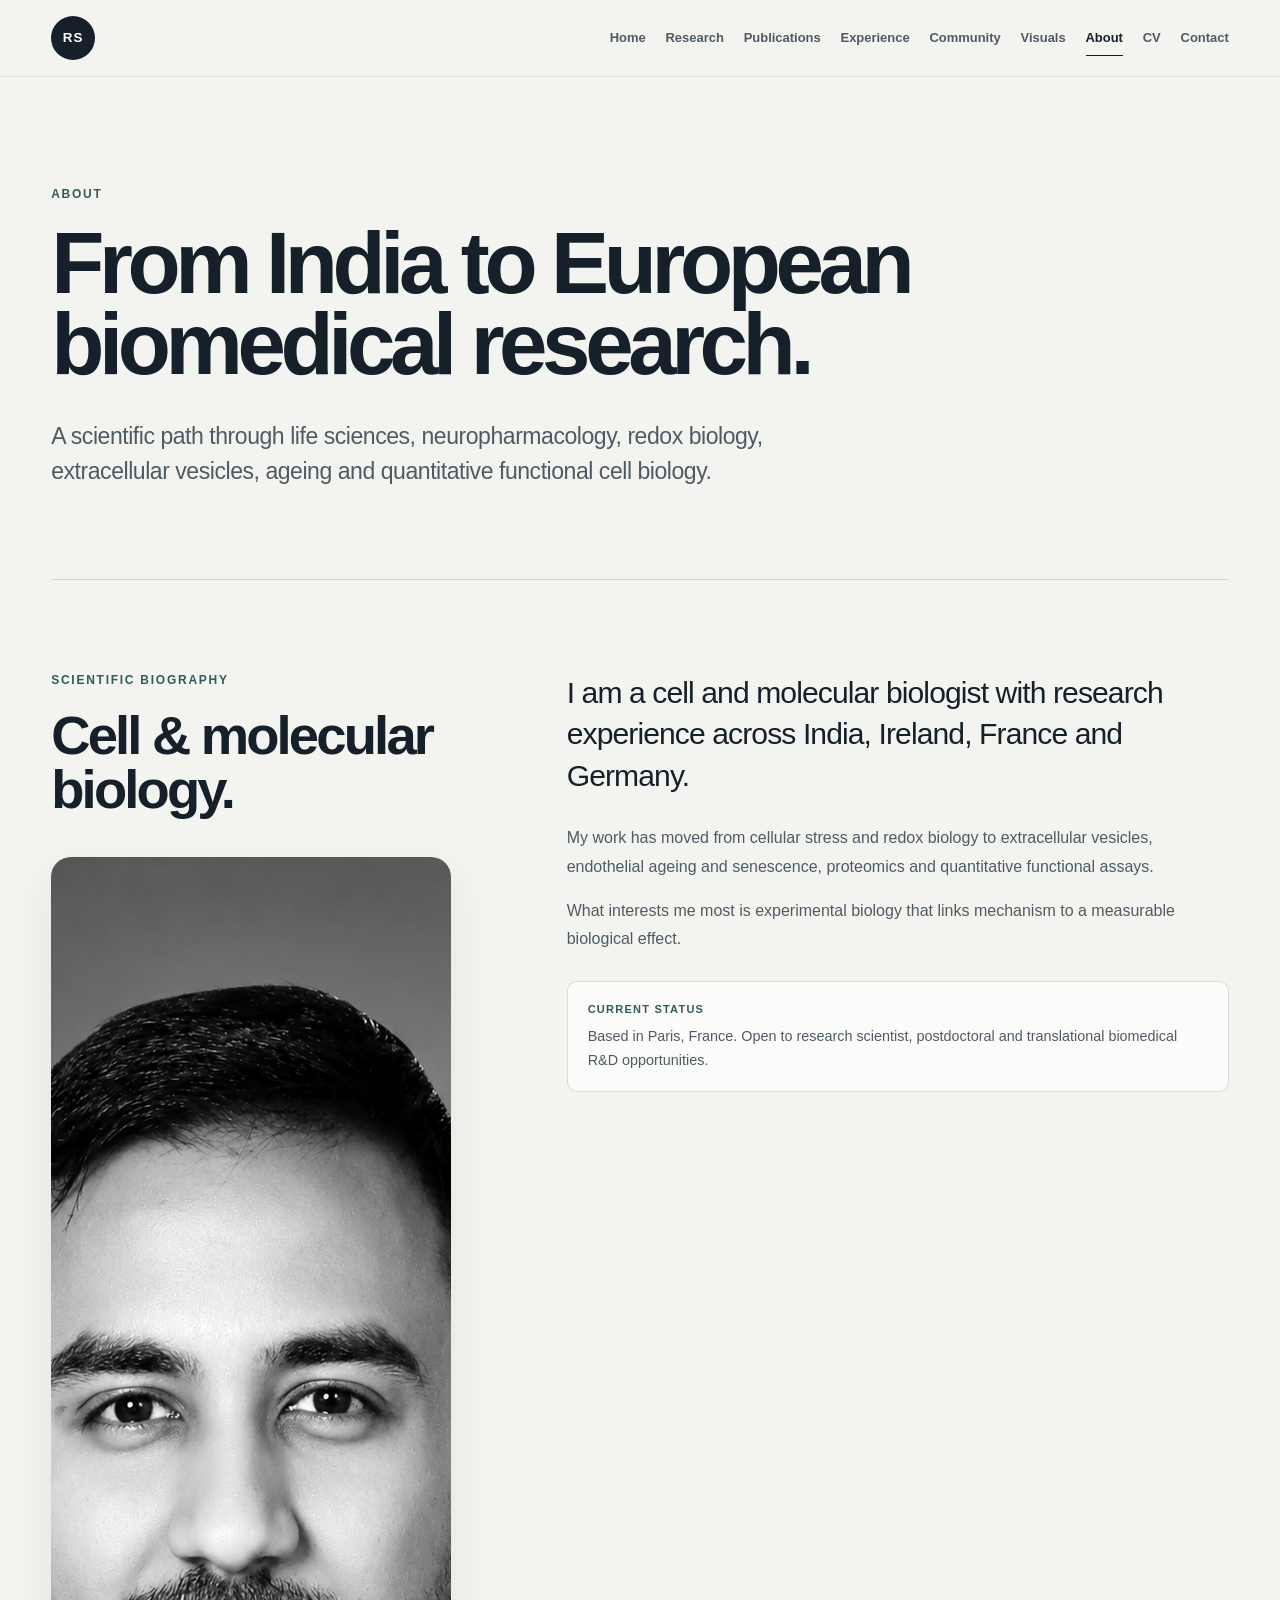
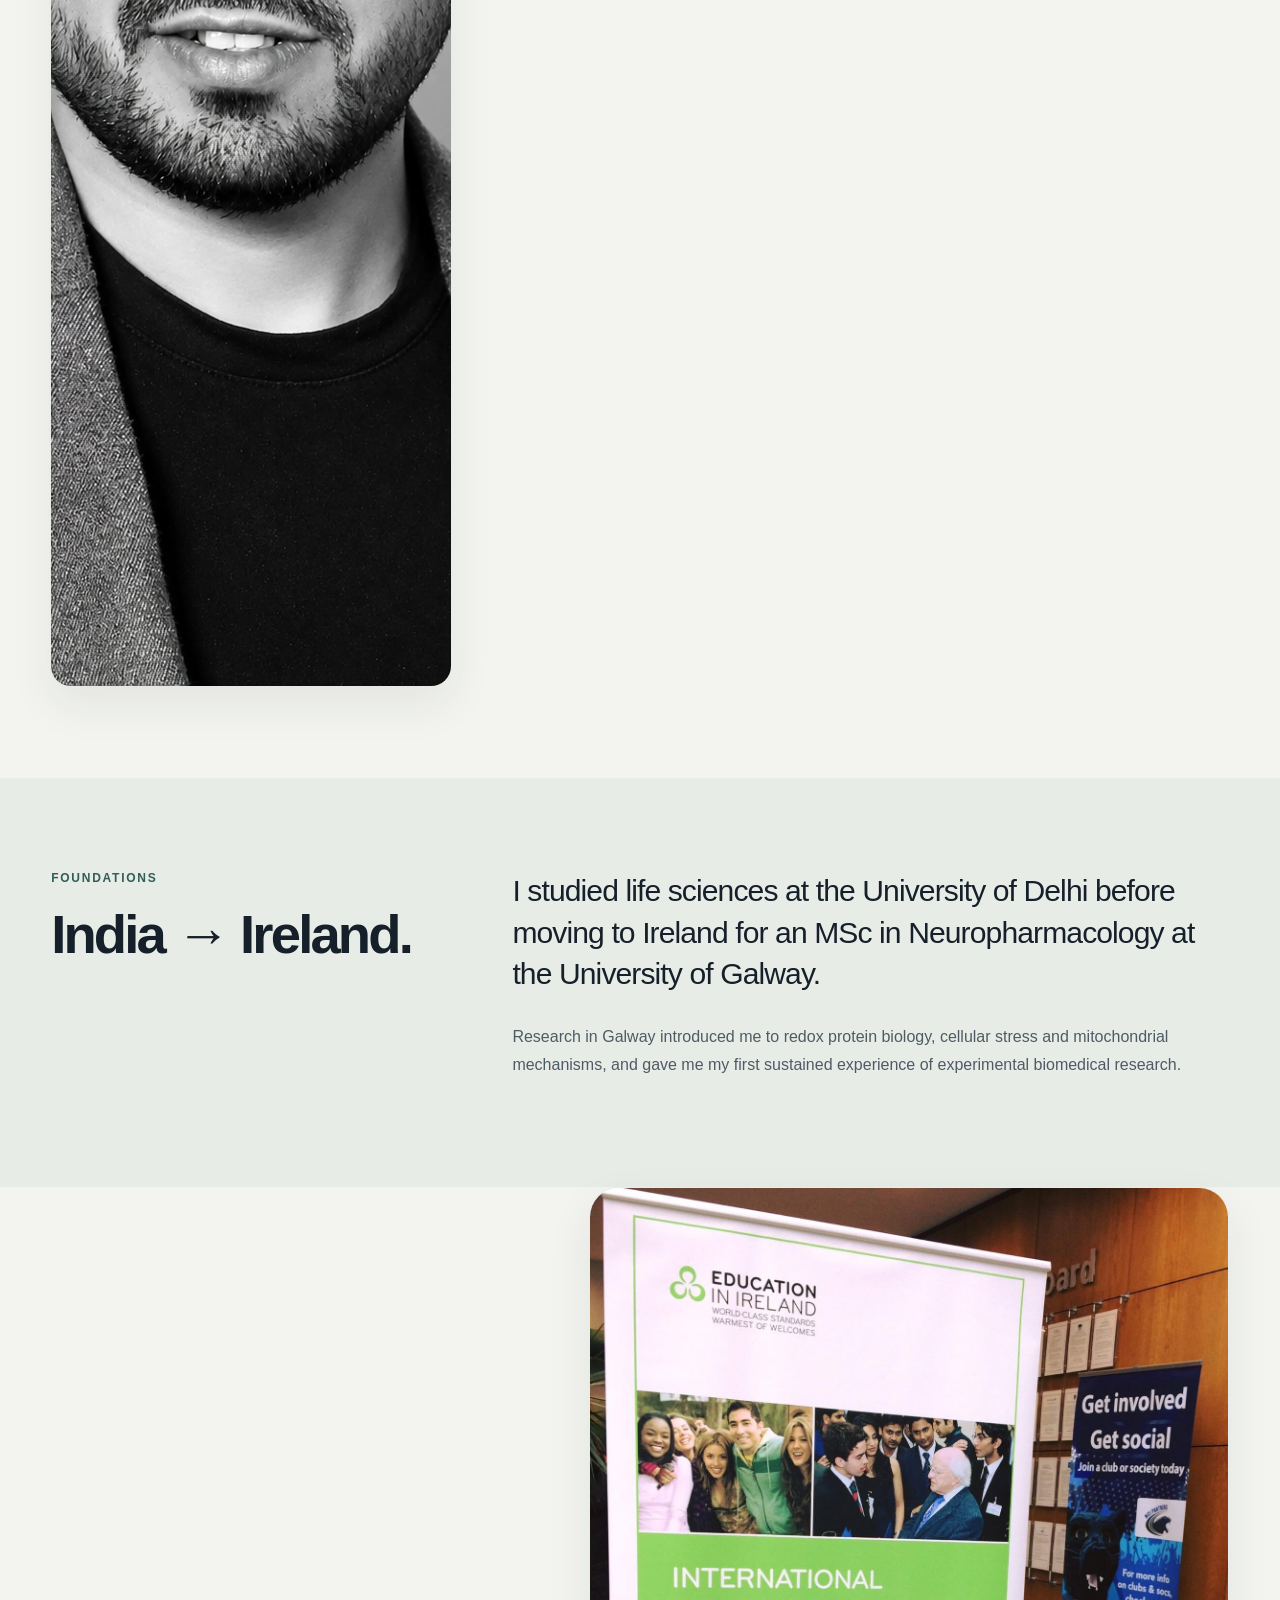
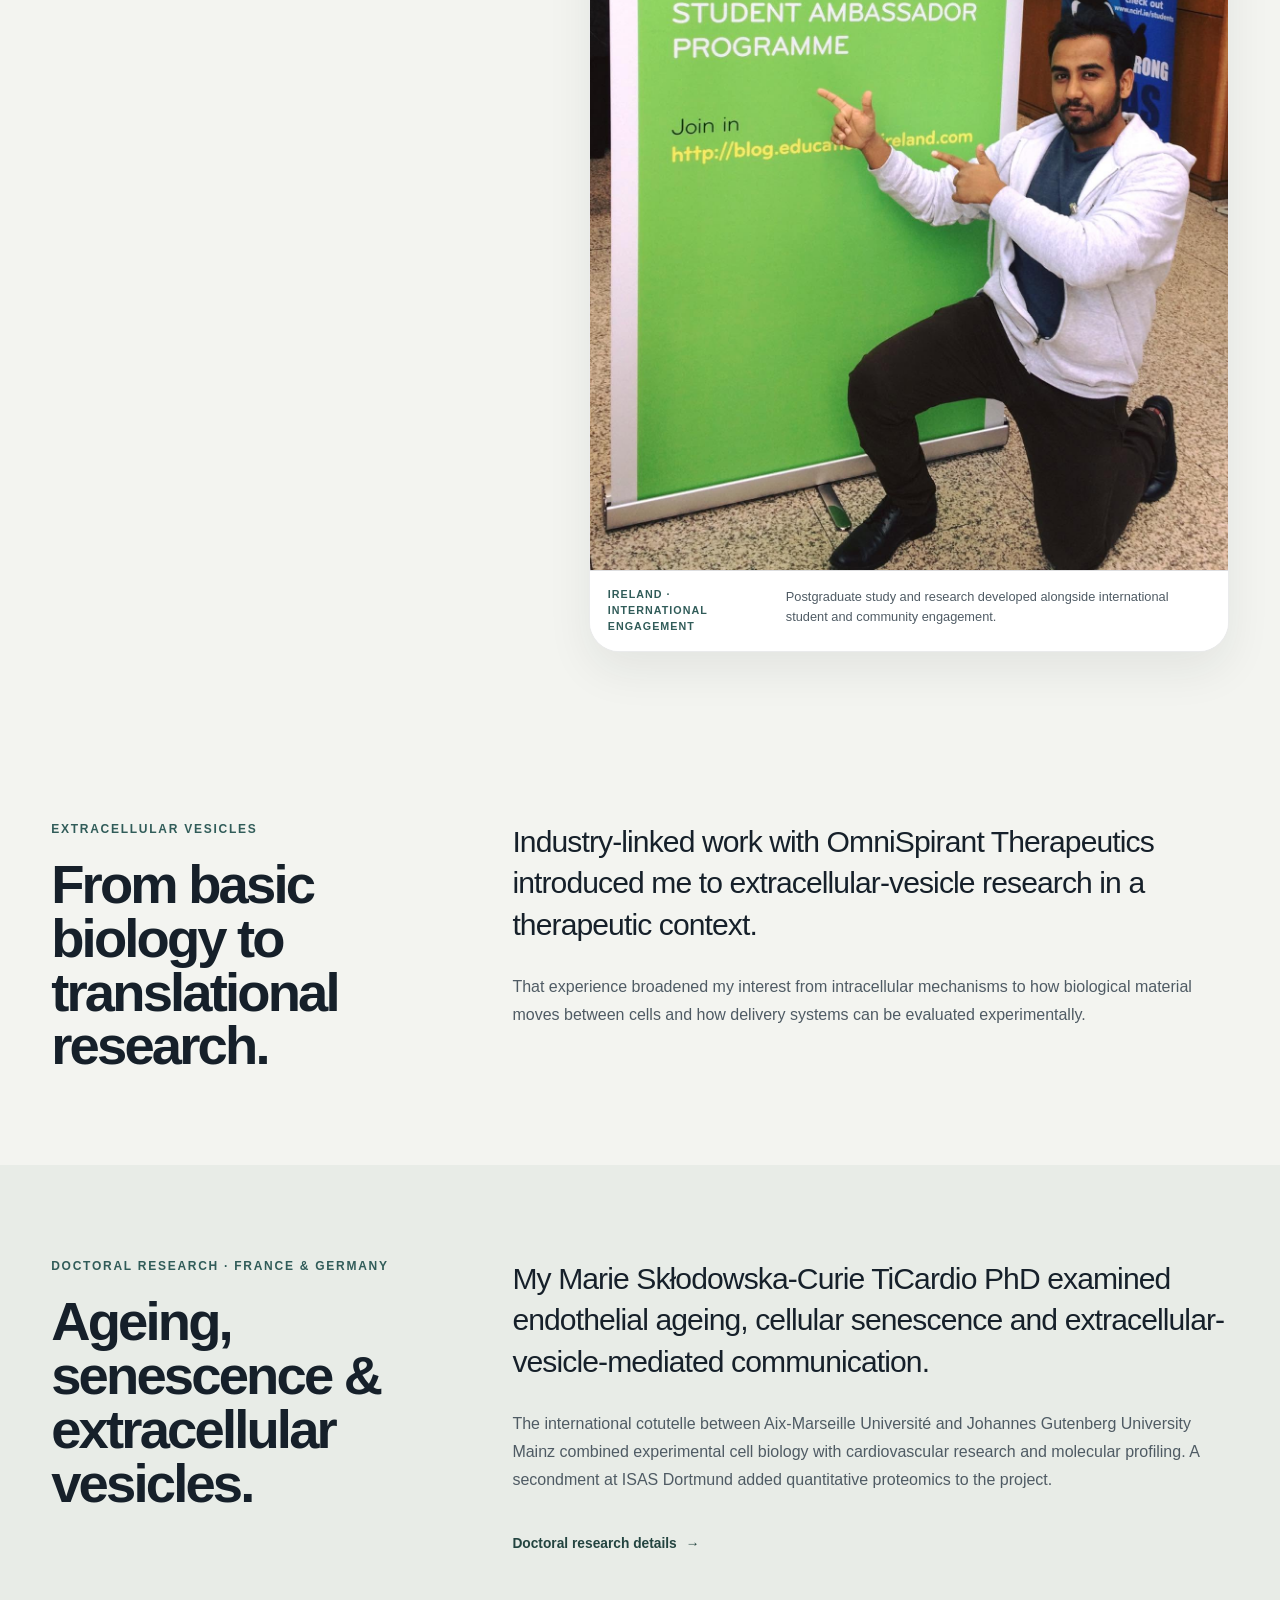
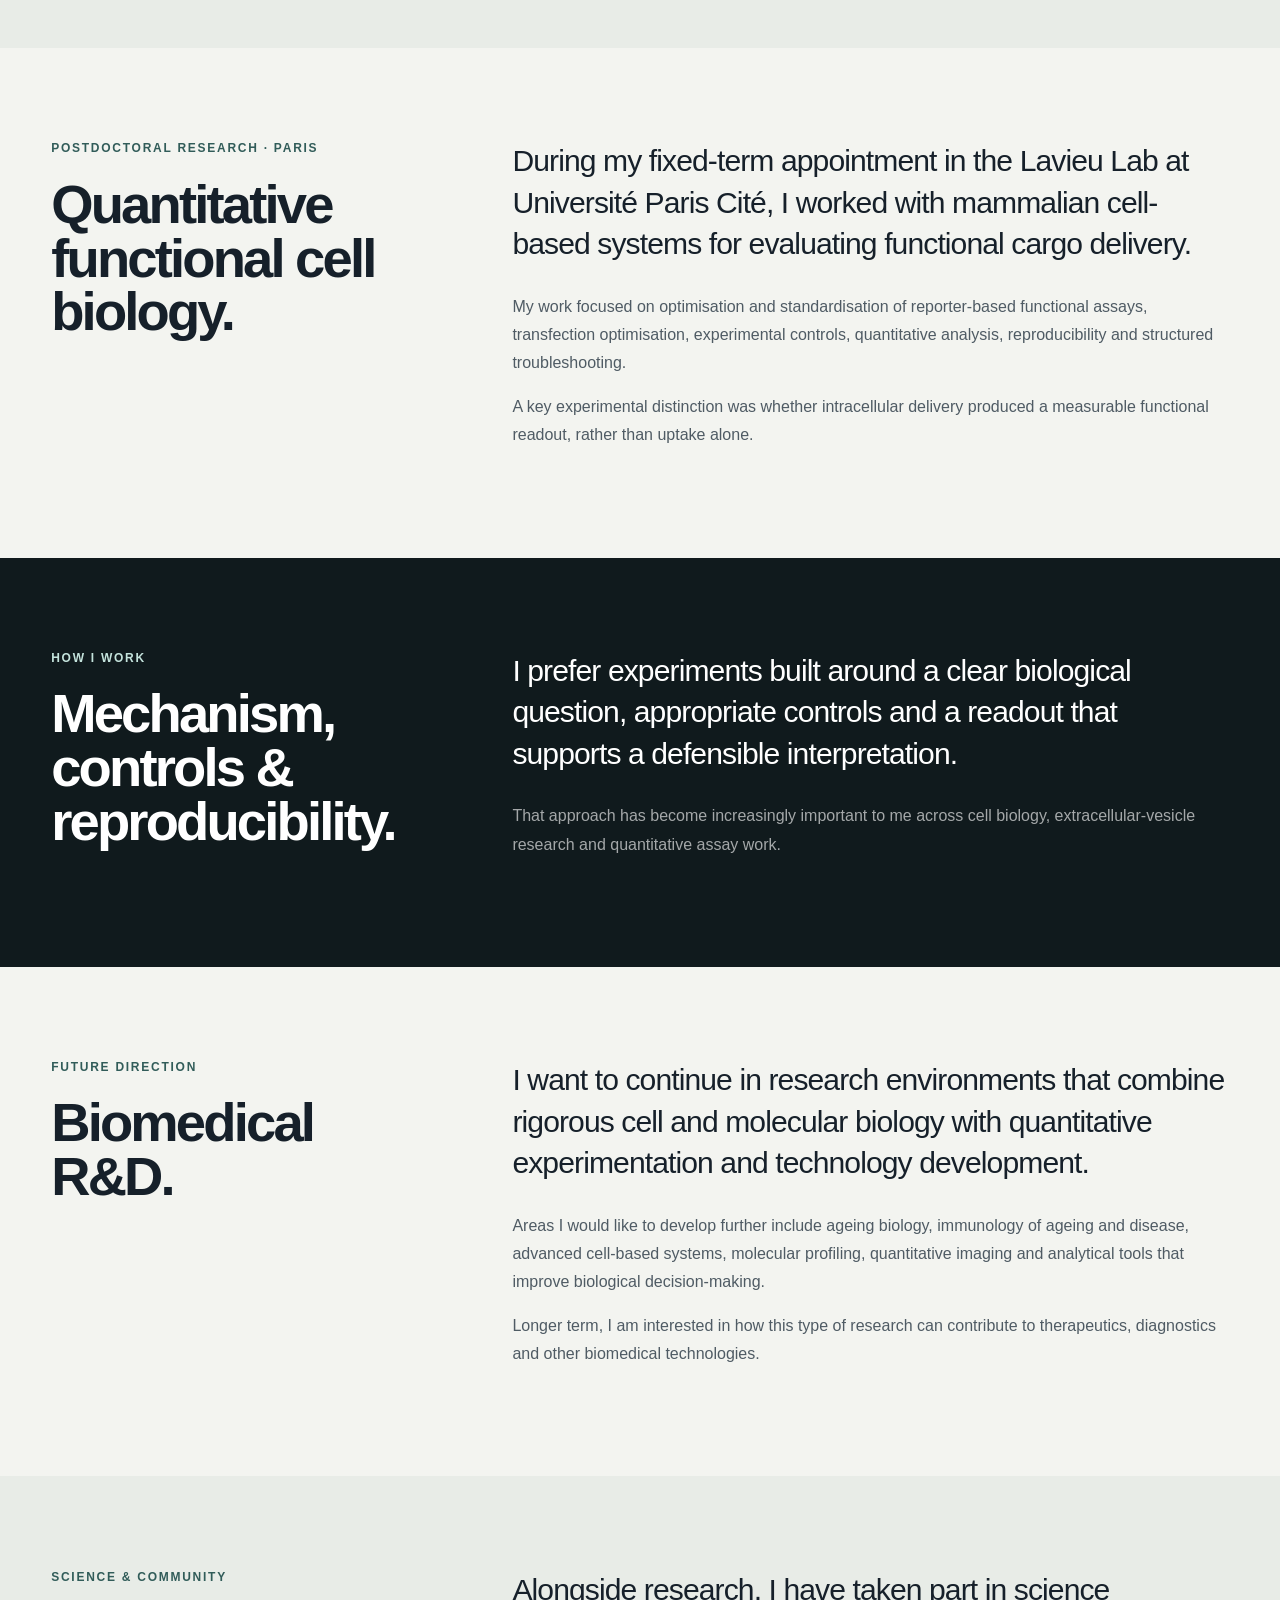
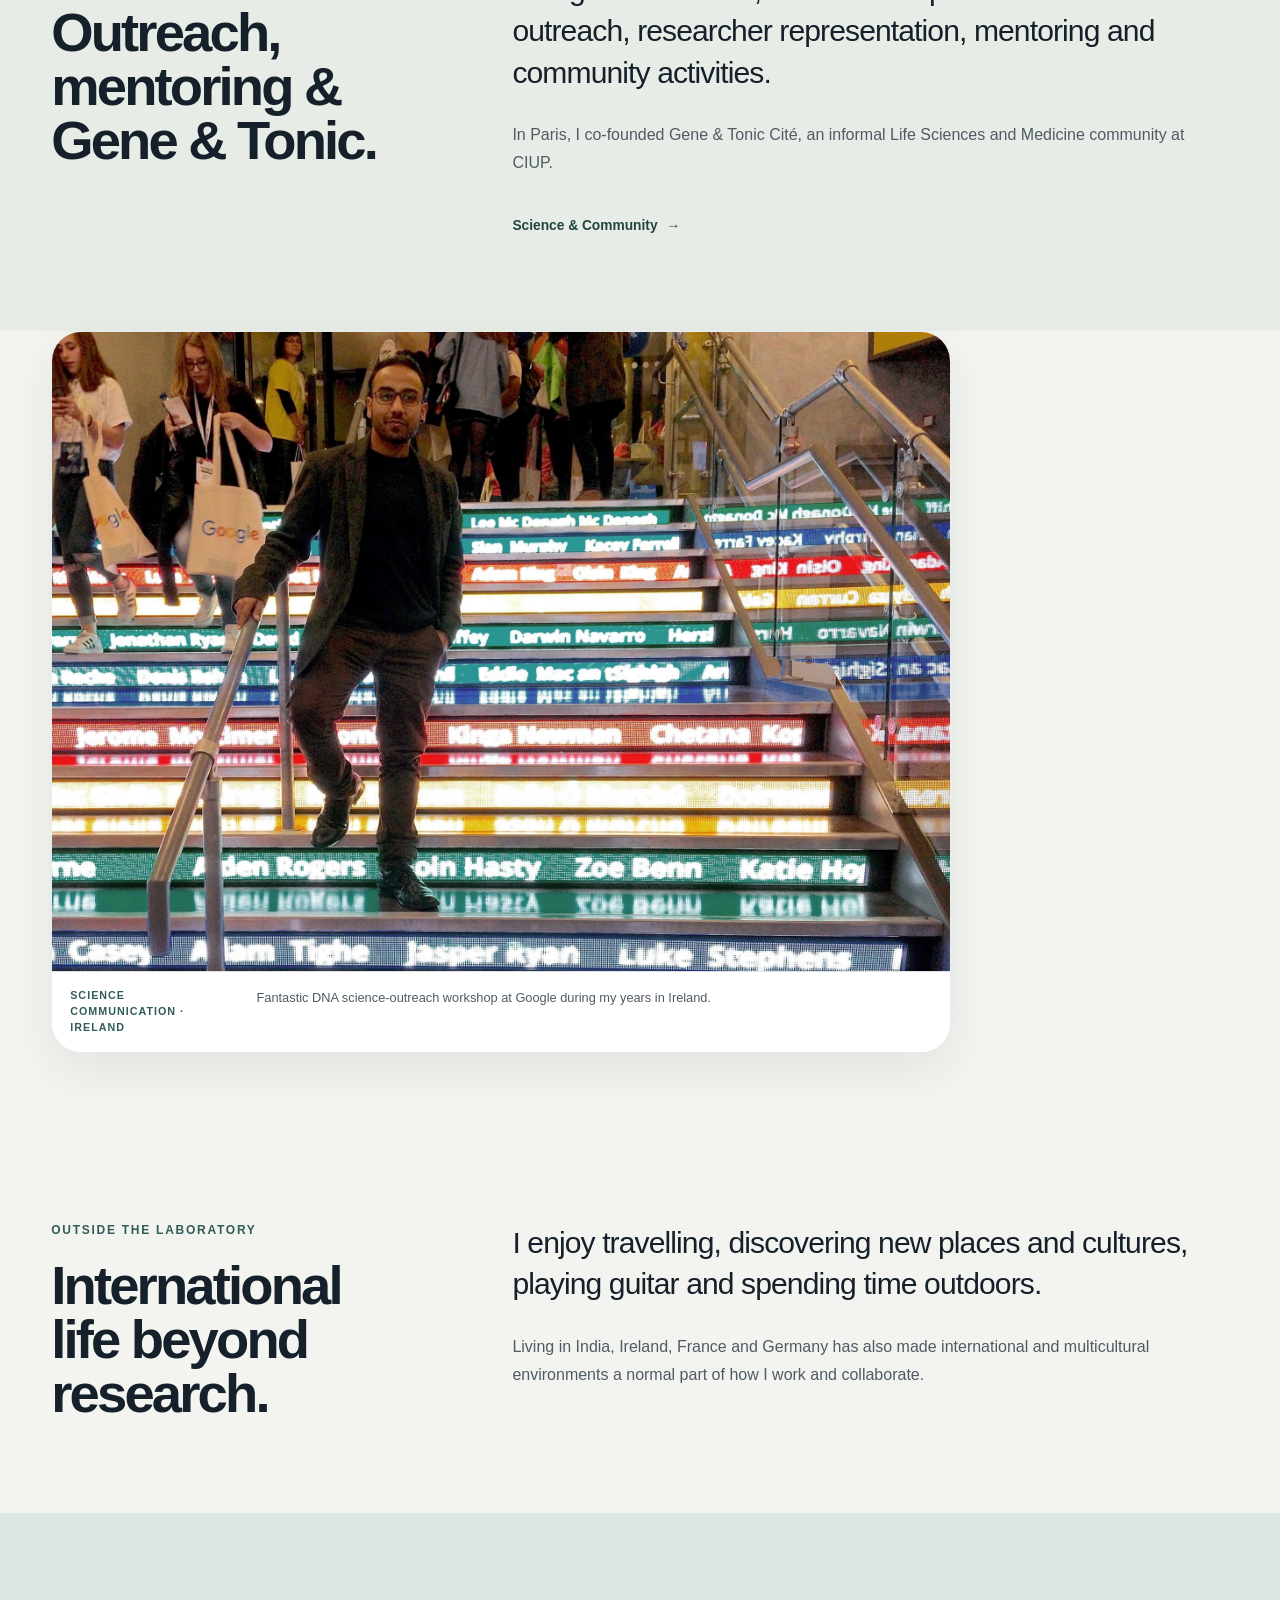
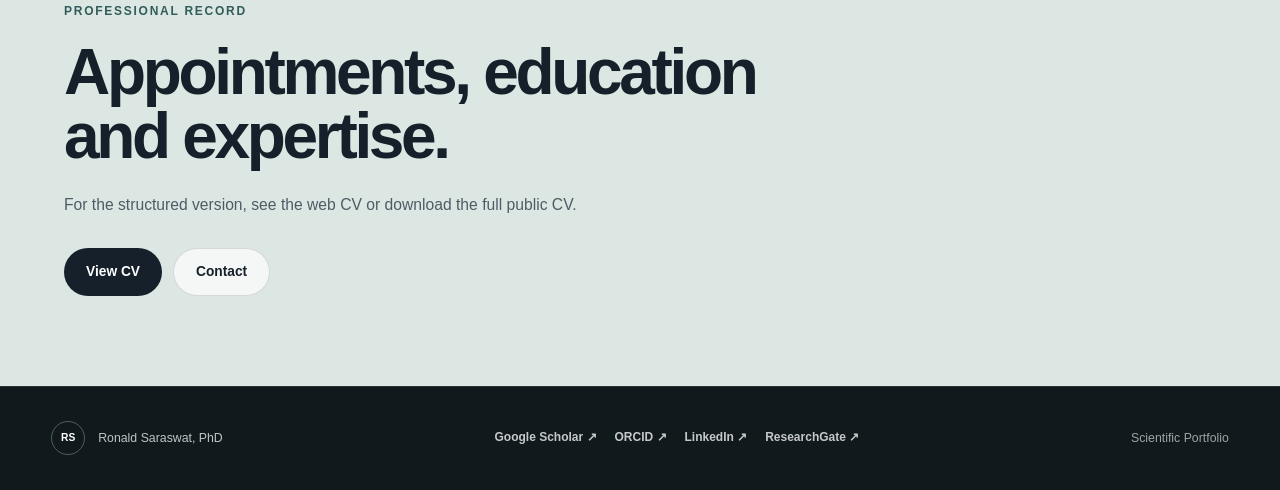
==== commit 512ab931: "Add files via upload" ====
--- a/about/index.html
+++ b/about/index.html
@@ -1,122 +1,189 @@
 <!DOCTYPE html>
+
 <html lang="en">
 <head>
-    <meta charset="UTF-8">
-    <meta name="viewport" content="width=device-width, initial-scale=1.0">
-    <title>About | Ronald Saraswat, PhD</title>
-    <meta name="description" content="Scientific biography of Ronald Saraswat, PhD — from life sciences and neuropharmacology to extracellular-vesicle biology, ageing research and quantitative functional cell biology.">
-    <meta name="author" content="Ronald Saraswat">
-    <meta name="robots" content="index, follow">
-    <link rel="canonical" href="https://ronald.saraswatintegratedservices.com/about/">
-    <link rel="icon" type="image/svg+xml" href="/assets/images/rs-favicon.svg">
-    <meta property="og:type" content="website">
-    <meta property="og:title" content="About | Ronald Saraswat, PhD">
-    <meta property="og:description" content="Scientific biography of Ronald Saraswat, PhD — from life sciences and neuropharmacology to extracellular-vesicle biology, ageing research and quantitative functional cell biology.">
-    <meta property="og:url" content="https://ronald.saraswatintegratedservices.com/about/">
-    <meta property="og:site_name" content="Ronald Saraswat | Scientific Portfolio">
-    <meta property="og:image" content="https://ronald.saraswatintegratedservices.com/assets/images/social-preview.png">
-    <meta name="twitter:card" content="summary_large_image">
-    <meta name="twitter:title" content="About | Ronald Saraswat, PhD">
-    <meta name="twitter:description" content="Scientific biography of Ronald Saraswat, PhD — from life sciences and neuropharmacology to extracellular-vesicle biology, ageing research and quantitative functional cell biology.">
-    <meta name="twitter:image" content="https://ronald.saraswatintegratedservices.com/assets/images/social-preview.png">
-    <meta name="theme-color" content="#f3f4f0">
-    <link rel="stylesheet" href="/css/style.css?v=15">
-    <script type="application/ld+json">
+<meta charset="utf-8"/>
+<meta content="width=device-width, initial-scale=1.0" name="viewport"/>
+<title>About Ronald Saraswat, PhD | Cell &amp; Molecular Biologist</title>
+<meta content="Scientific biography of Ronald Saraswat, PhD, covering redox biology, extracellular vesicles, cellular ageing, proteomics, functional assays and international research." name="description"/>
+<meta content="Ronald Saraswat" name="author"/>
+<meta content="index, follow, max-image-preview:large, max-snippet:-1, max-video-preview:-1" name="robots"/>
+<link href="https://ronald.saraswatintegratedservices.com/about/" rel="canonical"/>
+<link href="/assets/images/rs-favicon.svg" rel="icon" type="image/svg+xml"/>
+<meta content="profile" property="og:type"/>
+<meta content="About Ronald Saraswat, PhD | Cell &amp; Molecular Biologist" property="og:title"/>
+<meta content="Scientific biography of Ronald Saraswat, PhD, covering redox biology, extracellular vesicles, cellular ageing, proteomics, functional assays and international research." property="og:description"/>
+<meta content="https://ronald.saraswatintegratedservices.com/about/" property="og:url"/>
+<meta content="Ronald Saraswat | Scientific Portfolio" property="og:site_name"/>
+<meta content="https://ronald.saraswatintegratedservices.com/assets/images/social-preview.png" property="og:image"/>
+<meta content="About — Ronald Saraswat, PhD scientific portfolio" property="og:image:alt"/>
+<meta content="image/png" property="og:image:type"/>
+<meta content="en_GB" property="og:locale"/>
+<meta content="summary_large_image" name="twitter:card"/>
+<meta content="About Ronald Saraswat, PhD | Cell &amp; Molecular Biologist" name="twitter:title"/>
+<meta content="Scientific biography of Ronald Saraswat, PhD, covering redox biology, extracellular vesicles, cellular ageing, proteomics, functional assays and international research." name="twitter:description"/>
+<meta content="https://ronald.saraswatintegratedservices.com/assets/images/social-preview.png" name="twitter:image"/>
+<meta content="About — Ronald Saraswat, PhD scientific portfolio" name="twitter:image:alt"/>
+<meta content="#f3f4f0" name="theme-color"/>
+<link href="/css/style.css?v=20" rel="stylesheet"/>
+<script type="application/ld+json">
+{
+  "@context": "https://schema.org",
+  "@graph": [
     {
-        "@context": "https://schema.org",
-        "@type": "ProfilePage",
-        "name": "About | Ronald Saraswat, PhD",
-        "url": "https://ronald.saraswatintegratedservices.com/about/",
-        "author": {"@type":"Person","@id":"https://ronald.saraswatintegratedservices.com/#ronald-saraswat","name":"Ronald Saraswat","honorificSuffix":"PhD"}
+      "@type": "WebSite",
+      "@id": "https://ronald.saraswatintegratedservices.com/#website",
+      "url": "https://ronald.saraswatintegratedservices.com/",
+      "name": "Ronald Saraswat | Scientific Portfolio",
+      "alternateName": "Ronald Saraswat, PhD",
+      "description": "Scientific portfolio of Ronald Saraswat, PhD: cellular ageing, extracellular vesicles, quantitative cell biology, proteomics and translational biomedical research.",
+      "inLanguage": "en",
+      "publisher": {
+        "@id": "https://ronald.saraswatintegratedservices.com/#ronald-saraswat"
+      }
+    },
+    {
+      "@type": "Person",
+      "@id": "https://ronald.saraswatintegratedservices.com/#ronald-saraswat",
+      "name": "Ronald Saraswat",
+      "givenName": "Ronald",
+      "familyName": "Saraswat",
+      "honorificSuffix": "PhD",
+      "jobTitle": "Cell & Molecular Biologist",
+      "url": "https://ronald.saraswatintegratedservices.com/",
+      "image": "https://ronald.saraswatintegratedservices.com/assets/images/ronald-saraswat-portrait.png",
+      "identifier": {
+        "@type": "PropertyValue",
+        "propertyID": "ORCID",
+        "value": "0000-0003-4049-1273",
+        "url": "https://orcid.org/0000-0003-4049-1273"
+      },
+      "sameAs": [
+        "https://orcid.org/0000-0003-4049-1273",
+        "https://scholar.google.com/citations?hl=en&user=kAreFC8AAAAJ",
+        "https://www.linkedin.com/in/ronaldsaraswat",
+        "https://www.researchgate.net/profile/Ronald-Saraswat-2"
+      ],
+      "knowsAbout": [
+        "Cell and molecular biology",
+        "Cellular ageing",
+        "Cellular senescence",
+        "Extracellular vesicles",
+        "Quantitative cell biology",
+        "Proteomics"
+      ]
+    },
+    {
+      "@type": "ProfilePage",
+      "@id": "https://ronald.saraswatintegratedservices.com/about/#webpage",
+      "url": "https://ronald.saraswatintegratedservices.com/about/",
+      "name": "About Ronald Saraswat, PhD | Cell & Molecular Biologist",
+      "description": "Scientific biography of Ronald Saraswat, PhD, covering redox biology, extracellular vesicles, cellular ageing, proteomics, functional assays and international research.",
+      "isPartOf": {
+        "@id": "https://ronald.saraswatintegratedservices.com/#website"
+      },
+      "about": {
+        "@id": "https://ronald.saraswatintegratedservices.com/#ronald-saraswat"
+      },
+      "inLanguage": "en",
+      "mainEntity": {
+        "@id": "https://ronald.saraswatintegratedservices.com/#ronald-saraswat"
+      },
+      "breadcrumb": {
+        "@id": "https://ronald.saraswatintegratedservices.com/about/#breadcrumb"
+      }
+    },
+    {
+      "@type": "BreadcrumbList",
+      "@id": "https://ronald.saraswatintegratedservices.com/about/#breadcrumb",
+      "itemListElement": [
+        {
+          "@type": "ListItem",
+          "position": 1,
+          "name": "Home",
+          "item": "https://ronald.saraswatintegratedservices.com/"
+        },
+        {
+          "@type": "ListItem",
+          "position": 2,
+          "name": "About",
+          "item": "https://ronald.saraswatintegratedservices.com/about/"
+        }
+      ]
     }
+  ]
+}
     </script>
-</head>
+<meta content="1200" property="og:image:width"/><meta content="630" property="og:image:height"/></head>
 <body>
-    <a class="skip-link" href="#main-content">Skip to content</a>
-
-    <header class="site-header">
-        <div class="nav-container">
-            <a class="brand" href="/" aria-label="Ronald Saraswat homepage">RS</a>
-            <button class="menu-toggle" aria-label="Open navigation menu" aria-expanded="false" aria-controls="primary-navigation">
-                <span></span><span></span>
-            </button>
-            <nav id="primary-navigation" class="site-nav" aria-label="Primary navigation">
-                <a href="/">Home</a>
-                <a href="/research/">Research</a>
-                <a href="/publications/">Publications</a>
-                <a href="/experience/">Experience</a>
-                <a href="/community/">Community</a>
-                <a href="/scientific-visuals/">Visuals</a>
-                <a href="/about/">About</a>
-                <a href="/cv/">CV</a>
-                <a href="/contact/">Contact</a>
-            </nav>
-        </div>
-    </header>
-
-    <main id="main-content">
-
-        <section class="page-hero">
-            <div class="page-hero-inner"><p class="eyebrow">About</p><h1>From India to European biomedical research.</h1><p class="page-hero-intro">A scientific path through life sciences, neuropharmacology, redox biology, extracellular vesicles, ageing and quantitative functional cell biology.</p></div>
-        </section>
-
-        <section class="section">
-            <div class="section-grid about-grid">
-                <div class="about-left"><div class="section-heading"><p class="eyebrow">Scientific Biography</p><h2>Cell &amp; molecular biology.</h2></div><figure class="about-portrait"><img src="/assets/images/ronald-saraswat-portrait.png" alt="Portrait of Ronald Saraswat" loading="lazy"></figure></div>
-                <div class="section-content"><p class="large-copy">I am a cell and molecular biologist with research experience across India, Ireland, France and Germany.</p><p>My work has moved from cellular stress and redox biology to extracellular vesicles, endothelial ageing and senescence, proteomics and quantitative functional assays.</p><p>What interests me most is experimental biology that links mechanism to a measurable biological effect.</p><div class="current-status"><span class="current-status-label">Current Status</span><p>Based in Paris, France. Open to research scientist, postdoctoral and translational biomedical R&amp;D opportunities.</p></div></div>
-            </div>
-        </section>
-
-        <section class="section section-alt">
-            <div class="section-grid"><div class="section-heading"><p class="eyebrow">Foundations</p><h2>India → Ireland.</h2></div><div class="section-content"><p class="large-copy">I studied life sciences at the University of Delhi before moving to Ireland for an MSc in Neuropharmacology at the University of Galway.</p><p>Research in Galway introduced me to redox protein biology, cellular stress and mitochondrial mechanisms, and gave me my first sustained experience of experimental biomedical research.</p></div></div>
-        </section>
-
-        <section class="about-visual-break"><figure class="about-editorial-figure about-editorial-right" oncontextmenu="return false;" ondragstart="return false;"><img src="/assets/images/about-ireland-student-ambassador.jpg" alt="Ronald Saraswat during international student ambassador activities in Ireland" loading="lazy" draggable="false"><figcaption><span>Ireland · International Engagement</span><p>Postgraduate study and research developed alongside international student and community engagement.</p></figcaption></figure></section>
-
-        <section class="section">
-            <div class="section-grid"><div class="section-heading"><p class="eyebrow">Extracellular Vesicles</p><h2>From basic biology to translational research.</h2></div><div class="section-content"><p class="large-copy">Industry-linked work with OmniSpirant Therapeutics introduced me to extracellular-vesicle research in a therapeutic context.</p><p>That experience broadened my interest from intracellular mechanisms to how biological material moves between cells and how delivery systems can be evaluated experimentally.</p></div></div>
-        </section>
-
-        <section class="section section-alt">
-            <div class="section-grid"><div class="section-heading"><p class="eyebrow">Doctoral Research · France &amp; Germany</p><h2>Ageing, senescence &amp; extracellular vesicles.</h2></div><div class="section-content"><p class="large-copy">My Marie Skłodowska-Curie TiCardio PhD examined endothelial ageing, cellular senescence and extracellular-vesicle-mediated communication.</p><p>The international cotutelle between Aix-Marseille Université and Johannes Gutenberg University Mainz combined experimental cell biology with cardiovascular research and molecular profiling. A secondment at ISAS Dortmund added quantitative proteomics to the project.</p><a class="text-action" href="/research/">Doctoral research details <span aria-hidden="true">→</span></a></div></div>
-        </section>
-
-        <section class="section">
-            <div class="section-grid"><div class="section-heading"><p class="eyebrow">Postdoctoral Research · Paris</p><h2>Quantitative functional cell biology.</h2></div><div class="section-content"><p class="large-copy">During my fixed-term appointment in the Lavieu Lab at Université Paris Cité, I worked with mammalian cell-based systems for evaluating functional cargo delivery.</p><p>My work focused on optimisation and standardisation of reporter-based functional assays, transfection optimisation, experimental controls, quantitative analysis, reproducibility and structured troubleshooting.</p><p>A key experimental distinction was whether intracellular delivery produced a measurable functional readout, rather than uptake alone.</p></div></div>
-        </section>
-
-        <section class="section section-dark">
-            <div class="section-grid"><div class="section-heading"><p class="eyebrow">How I Work</p><h2>Mechanism, controls &amp; reproducibility.</h2></div><div class="section-content"><p class="large-copy" style="color:#ffffff !important;">I prefer experiments built around a clear biological question, appropriate controls and a readout that supports a defensible interpretation.</p><p style="color:rgba(255,255,255,0.62);">That approach has become increasingly important to me across cell biology, extracellular-vesicle research and quantitative assay work.</p></div></div>
-        </section>
-
-        <section class="section">
-            <div class="section-grid"><div class="section-heading"><p class="eyebrow">Future Direction</p><h2>Biomedical R&amp;D.</h2></div><div class="section-content"><p class="large-copy">I want to continue in research environments that combine rigorous cell and molecular biology with quantitative experimentation and technology development.</p><p>Areas I would like to develop further include ageing biology, immunology of ageing and disease, advanced cell-based systems, molecular profiling, quantitative imaging and analytical tools that improve biological decision-making.</p><p>Longer term, I am interested in how this type of research can contribute to therapeutics, diagnostics and other biomedical technologies.</p></div></div>
-        </section>
-
-        <section class="section section-alt">
-            <div class="section-grid"><div class="section-heading"><p class="eyebrow">Science &amp; Community</p><h2>Outreach, mentoring &amp; Gene &amp; Tonic.</h2></div><div class="section-content"><p class="large-copy">Alongside research, I have taken part in science outreach, researcher representation, mentoring and community activities.</p><p>In Paris, I co-founded Gene &amp; Tonic Cité, an informal Life Sciences and Medicine community at CIUP.</p><a class="text-action" href="/community/">Science &amp; Community <span aria-hidden="true">→</span></a></div></div>
-        </section>
-
-        <section class="about-visual-break"><figure class="about-editorial-figure about-editorial-left" oncontextmenu="return false;" ondragstart="return false;"><img src="/assets/images/about-science-outreach-google.jpg" alt="Ronald Saraswat during a Fantastic DNA science outreach workshop at Google in Ireland" loading="lazy" draggable="false"><figcaption><span>Science Communication · Ireland</span><p>Fantastic DNA science-outreach workshop at Google during my years in Ireland.</p></figcaption></figure></section>
-
-        <section class="section">
-            <div class="section-grid"><div class="section-heading"><p class="eyebrow">Outside the Laboratory</p><h2>International life beyond research.</h2></div><div class="section-content"><p class="large-copy">I enjoy travelling, discovering new places and cultures, playing guitar and spending time outdoors.</p><p>Living in India, Ireland, France and Germany has also made international and multicultural environments a normal part of how I work and collaborate.</p></div></div>
-        </section>
-
-        <section class="page-next"><div class="page-next-inner"><p class="eyebrow">Professional Record</p><h2>Appointments, education and expertise.</h2><p>For the structured version, see the web CV or download the full public CV.</p><div class="hero-actions"><a class="button button-primary" href="/cv/">View CV</a><a class="button button-secondary" href="/contact/">Contact</a></div></div></section>
-
-    </main>
-
-    <footer class="site-footer">
-        <div class="footer-identity"><strong>RS</strong><span>Ronald Saraswat, PhD</span></div>
-        <div class="footer-links">
-            <a href="https://scholar.google.com/citations?hl=en&user=kAreFC8AAAAJ" target="_blank" rel="noopener noreferrer">Google Scholar ↗</a>
-            <a href="https://orcid.org/0000-0003-4049-1273" target="_blank" rel="noopener noreferrer">ORCID ↗</a>
-            <a href="https://www.linkedin.com/in/ronaldsaraswat" target="_blank" rel="noopener noreferrer">LinkedIn ↗</a>
-            <a href="https://www.researchgate.net/profile/Ronald-Saraswat-2" target="_blank" rel="noopener noreferrer">ResearchGate ↗</a>
-        </div>
-        <p class="footer-label">Scientific Portfolio</p>
-    </footer>
-    <script src="/js/main.js"></script>
+<a class="skip-link" href="#main-content">Skip to content</a>
+<header class="site-header">
+<div class="nav-container">
+<a aria-label="Ronald Saraswat homepage" class="brand" href="/">RS</a>
+<button aria-controls="primary-navigation" aria-expanded="false" aria-label="Open navigation menu" class="menu-toggle">
+<span></span><span></span>
+</button>
+<nav aria-label="Primary navigation" class="site-nav" id="primary-navigation">
+<a href="/">Home</a>
+<a href="/research/">Research</a>
+<a href="/publications/">Publications</a>
+<a href="/experience/">Experience</a>
+<a href="/community/">Community</a>
+<a href="/scientific-visuals/">Visuals</a>
+<a aria-current="page" href="/about/">About</a>
+<a href="/cv/">CV</a>
+<a href="/contact/">Contact</a>
+</nav>
+</div>
+</header>
+<main id="main-content">
+<section class="page-hero">
+<div class="page-hero-inner"><p class="eyebrow">About</p><h1>From India to European biomedical research.</h1><p class="page-hero-intro">A scientific path through life sciences, neuropharmacology, redox biology, extracellular vesicles, ageing and quantitative functional cell biology.</p></div>
+</section>
+<section class="section">
+<div class="section-grid about-grid">
+<div class="about-left"><div class="section-heading"><p class="eyebrow">Scientific Biography</p><h2>Cell &amp; molecular biology.</h2></div><figure class="about-portrait"><img alt="Portrait of Ronald Saraswat" decoding="async" height="1429" loading="lazy" src="/assets/images/ronald-saraswat-portrait.png" width="1100"/></figure></div>
+<div class="section-content"><p class="large-copy">I am a cell and molecular biologist with research experience across India, Ireland, France and Germany.</p><p>My work has moved from cellular stress and redox biology to extracellular vesicles, endothelial ageing and senescence, proteomics and quantitative functional assays.</p><p>What interests me most is experimental biology that links mechanism to a measurable biological effect.</p><div class="current-status"><span class="current-status-label">Current Status</span><p>Based in Paris, France. Open to research scientist, postdoctoral and translational biomedical R&amp;D opportunities.</p></div></div>
+</div>
+</section>
+<section class="section section-alt">
+<div class="section-grid"><div class="section-heading"><p class="eyebrow">Foundations</p><h2>India → Ireland.</h2></div><div class="section-content"><p class="large-copy">I studied life sciences at the University of Delhi before moving to Ireland for an MSc in Neuropharmacology at the University of Galway.</p><p>Research in Galway introduced me to redox protein biology, cellular stress and mitochondrial mechanisms, and gave me my first sustained experience of experimental biomedical research.</p></div></div>
+</section>
+<section class="about-visual-break"><figure class="about-editorial-figure about-editorial-right" oncontextmenu="return false;" ondragstart="return false;"><img alt="Ronald Saraswat during international student ambassador activities in Ireland" decoding="async" draggable="false" height="2048" loading="lazy" src="/assets/images/about-ireland-student-ambassador.jpg" width="1331"/><figcaption><span>Ireland · International Engagement</span><p>Postgraduate study and research developed alongside international student and community engagement.</p></figcaption></figure></section>
+<section class="section">
+<div class="section-grid"><div class="section-heading"><p class="eyebrow">Extracellular Vesicles</p><h2>From basic biology to translational research.</h2></div><div class="section-content"><p class="large-copy">Industry-linked work with OmniSpirant Therapeutics introduced me to extracellular-vesicle research in a therapeutic context.</p><p>That experience broadened my interest from intracellular mechanisms to how biological material moves between cells and how delivery systems can be evaluated experimentally.</p></div></div>
+</section>
+<section class="section section-alt">
+<div class="section-grid"><div class="section-heading"><p class="eyebrow">Doctoral Research · France &amp; Germany</p><h2>Ageing, senescence &amp; extracellular vesicles.</h2></div><div class="section-content"><p class="large-copy">My Marie Skłodowska-Curie TiCardio PhD examined endothelial ageing, cellular senescence and extracellular-vesicle-mediated communication.</p><p>The international cotutelle between Aix-Marseille Université and Johannes Gutenberg University Mainz combined experimental cell biology with cardiovascular research and molecular profiling. A secondment at ISAS Dortmund added quantitative proteomics to the project.</p><a class="text-action" href="/research/">Doctoral research details <span aria-hidden="true">→</span></a></div></div>
+</section>
+<section class="section">
+<div class="section-grid"><div class="section-heading"><p class="eyebrow">Postdoctoral Research · Paris</p><h2>Quantitative functional cell biology.</h2></div><div class="section-content"><p class="large-copy">During my fixed-term appointment in the Lavieu Lab at Université Paris Cité, I worked with mammalian cell-based systems for evaluating functional cargo delivery.</p><p>My work focused on optimisation and standardisation of reporter-based functional assays, transfection optimisation, experimental controls, quantitative analysis, reproducibility and structured troubleshooting.</p><p>A key experimental distinction was whether intracellular delivery produced a measurable functional readout, rather than uptake alone.</p></div></div>
+</section>
+<section class="section section-dark">
+<div class="section-grid"><div class="section-heading"><p class="eyebrow">How I Work</p><h2>Mechanism, controls &amp; reproducibility.</h2></div><div class="section-content"><p class="large-copy" style="color:#ffffff !important;">I prefer experiments built around a clear biological question, appropriate controls and a readout that supports a defensible interpretation.</p><p style="color:rgba(255,255,255,0.62);">That approach has become increasingly important to me across cell biology, extracellular-vesicle research and quantitative assay work.</p></div></div>
+</section>
+<section class="section">
+<div class="section-grid"><div class="section-heading"><p class="eyebrow">Future Direction</p><h2>Biomedical R&amp;D.</h2></div><div class="section-content"><p class="large-copy">I want to continue in research environments that combine rigorous cell and molecular biology with quantitative experimentation and technology development.</p><p>Areas I would like to develop further include ageing biology, immunology of ageing and disease, advanced cell-based systems, molecular profiling, quantitative imaging and analytical tools that improve biological decision-making.</p><p>Longer term, I am interested in how this type of research can contribute to therapeutics, diagnostics and other biomedical technologies.</p></div></div>
+</section>
+<section class="section section-alt">
+<div class="section-grid"><div class="section-heading"><p class="eyebrow">Science &amp; Community</p><h2>Outreach, mentoring &amp; Gene &amp; Tonic.</h2></div><div class="section-content"><p class="large-copy">Alongside research, I have taken part in science outreach, researcher representation, mentoring and community activities.</p><p>In Paris, I co-founded Gene &amp; Tonic Cité, an informal Life Sciences and Medicine community at CIUP.</p><a class="text-action" href="/community/">Science &amp; Community <span aria-hidden="true">→</span></a></div></div>
+</section>
+<section class="about-visual-break"><figure class="about-editorial-figure about-editorial-left" oncontextmenu="return false;" ondragstart="return false;"><img alt="Ronald Saraswat during a Fantastic DNA science outreach workshop at Google in Ireland" decoding="async" draggable="false" height="1458" loading="lazy" src="/assets/images/about-science-outreach-google.jpg" width="2048"/><figcaption><span>Science Communication · Ireland</span><p>Fantastic DNA science-outreach workshop at Google during my years in Ireland.</p></figcaption></figure></section>
+<section class="section">
+<div class="section-grid"><div class="section-heading"><p class="eyebrow">Outside the Laboratory</p><h2>International life beyond research.</h2></div><div class="section-content"><p class="large-copy">I enjoy travelling, discovering new places and cultures, playing guitar and spending time outdoors.</p><p>Living in India, Ireland, France and Germany has also made international and multicultural environments a normal part of how I work and collaborate.</p></div></div>
+</section>
+<section class="page-next"><div class="page-next-inner"><p class="eyebrow">Professional Record</p><h2>Appointments, education and expertise.</h2><p>For the structured version, see the web CV or download the full public CV.</p><div class="hero-actions"><a class="button button-primary" href="/cv/">View CV</a><a class="button button-secondary" href="/contact/">Contact</a></div></div></section>
+</main>
+<footer class="site-footer">
+<div class="footer-identity"><strong>RS</strong><span>Ronald Saraswat, PhD</span></div>
+<div class="footer-links">
+<a href="https://scholar.google.com/citations?hl=en&amp;user=kAreFC8AAAAJ" rel="noopener noreferrer" target="_blank">Google Scholar ↗</a>
+<a href="https://orcid.org/0000-0003-4049-1273" rel="noopener noreferrer" target="_blank">ORCID ↗</a>
+<a href="https://www.linkedin.com/in/ronaldsaraswat" rel="noopener noreferrer" target="_blank">LinkedIn ↗</a>
+<a href="https://www.researchgate.net/profile/Ronald-Saraswat-2" rel="noopener noreferrer" target="_blank">ResearchGate ↗</a>
+</div>
+<p class="footer-label">Scientific Portfolio</p>
+</footer>
+<script src="/js/main.js"></script>
 </body>
 </html>
--- a/css/style.css
+++ b/css/style.css
@@ -1,52 +1,71 @@
 /* =========================================================
    RONALD SARASWAT — SCIENTIFIC PORTFOLIO
-   MASTER STYLESHEET
-   Version 7
+   FINAL MASTER STYLESHEET
+   Version 17
+   August 2026
 ========================================================= */
 
 
 /* =========================================================
-   DESIGN SYSTEM
+   01. DESIGN SYSTEM
 ========================================================= */
 
 :root {
     --background: #f3f4f0;
     --surface: #ffffff;
     --surface-soft: #e8ece7;
+    --surface-muted: #edf0ec;
 
     --text-primary: #16202a;
-    --text-secondary: #59646d;
+    --text-secondary: #4f5b64;
+    --text-muted: #667179;
 
     --accent: #315c59;
     --accent-dark: #234440;
     --accent-soft: #dce7e3;
 
     --dark: #101a1d;
+    --dark-soft: #162326;
 
     --publication-accent: #a7cec4;
-    --publication-accent-light: #b8ddd3;
-
-    --border: rgba(22, 32, 42, 0.13);
-    --border-soft: rgba(22, 32, 42, 0.08);
+    --publication-accent-light: #c4e3dc;
+
+    --border: rgba(22, 32, 42, 0.14);
+    --border-soft: rgba(22, 32, 42, 0.085);
 
     --content-width: 1240px;
+    --readable-width: 760px;
 
     --radius-small: 10px;
     --radius-medium: 20px;
-    --radius-large: 32px;
+    --radius-large: 30px;
+
+    --section-space:
+        clamp(
+            78px,
+            7.2vw,
+            108px
+        );
+
+    --section-space-compact:
+        clamp(
+            62px,
+            6vw,
+            88px
+        );
 
     --shadow:
-        0 20px 50px
-        rgba(21, 36, 38, 0.08);
+        0 18px 46px
+        rgba(21, 36, 38, 0.075);
 
     --shadow-strong:
-        0 28px 70px
+        0 28px 66px
         rgba(21, 36, 38, 0.12);
 }
 
 
 /* =========================================================
-   RESET
+   02. RESET & BASE
 ========================================================= */
 
 *,
@@ -57,7 +76,7 @@
 
 html {
     scroll-behavior: smooth;
-    scroll-padding-top: 90px;
+    scroll-padding-top: 88px;
 }
 
 body {
@@ -76,7 +95,7 @@
     color: var(--text-primary);
 
     font-size: 16px;
-    line-height: 1.6;
+    line-height: 1.65;
 
     -webkit-font-smoothing: antialiased;
     -moz-osx-font-smoothing: grayscale;
@@ -116,12 +135,16 @@
 }
 
 section {
-    scroll-margin-top: 90px;
+    scroll-margin-top: 88px;
+}
+
+strong {
+    font-weight: 700;
 }
 
 
 /* =========================================================
-   ACCESSIBILITY
+   03. ACCESSIBILITY
 ========================================================= */
 
 a:focus-visible,
@@ -137,11 +160,6 @@
     color: var(--text-primary);
 }
 
-
-/* =========================================================
-   SKIP LINK
-========================================================= */
-
 .skip-link {
     position: fixed;
     top: -100px;
@@ -165,7 +183,7 @@
 
 
 /* =========================================================
-   NAVIGATION
+   04. NAVIGATION
 ========================================================= */
 
 .site-header {
@@ -175,10 +193,10 @@
 
     border-bottom:
         1px solid
-        rgba(22, 32, 42, 0.08);
+        rgba(22, 32, 42, 0.085);
 
     background:
-        rgba(243, 244, 240, 0.91);
+        rgba(243, 244, 240, 0.94);
 
     backdrop-filter: blur(18px);
     -webkit-backdrop-filter: blur(18px);
@@ -191,7 +209,7 @@
             var(--content-width)
         );
 
-    height: 78px;
+    height: 76px;
 
     margin: 0 auto;
 
@@ -216,8 +234,8 @@
     background: var(--text-primary);
     color: #ffffff;
 
-    font-size: 0.86rem;
-    font-weight: 700;
+    font-size: 0.84rem;
+    font-weight: 750;
     letter-spacing: 0.08em;
 
     transition:
@@ -237,11 +255,11 @@
     gap:
         clamp(
             14px,
-            1.7vw,
-            28px
-        );
-
-    font-size: 0.82rem;
+            1.55vw,
+            26px
+        );
+
+    font-size: 0.81rem;
     font-weight: 550;
 }
 
@@ -288,9 +306,6 @@
     font-weight: 700;
 }
 
-
-/* MENU BUTTON */
-
 .menu-toggle {
     display: none;
 
@@ -320,30 +335,25 @@
 
 
 /* =========================================================
-   EYEBROWS
+   05. TYPOGRAPHY & ACTIONS
 ========================================================= */
 
 .eyebrow {
     margin:
         0
         0
-        24px;
+        20px;
 
     color: var(--accent);
 
-    font-size: 0.78rem;
-    font-weight: 750;
-    letter-spacing: 0.16em;
-
-    line-height: 1.4;
+    font-size: 0.75rem;
+    font-weight: 760;
+    letter-spacing: 0.145em;
+
+    line-height: 1.45;
 
     text-transform: uppercase;
 }
-
-
-/* =========================================================
-   BUTTONS
-========================================================= */
 
 .hero-actions {
     max-width: 760px;
@@ -352,25 +362,25 @@
     flex-wrap: wrap;
     align-items: center;
 
-    gap: 12px;
-
-    margin-top: 34px;
+    gap: 11px;
+
+    margin-top: 30px;
 }
 
 .button {
-    min-height: 50px;
+    min-height: 48px;
 
     display: inline-flex;
     align-items: center;
     justify-content: center;
 
-    padding: 0 23px;
+    padding: 0 22px;
 
     border: 0;
     border-radius: 50px;
 
-    font-size: 0.88rem;
-    font-weight: 650;
+    font-size: 0.86rem;
+    font-weight: 680;
 
     line-height: 1.2;
 
@@ -401,7 +411,7 @@
         var(--border);
 
     background:
-        rgba(255, 255, 255, 0.56);
+        rgba(255, 255, 255, 0.68);
 
     color: var(--text-primary);
 }
@@ -409,13 +419,35 @@
 .button-secondary:hover {
     border-color: var(--accent);
 
-    background:
-        rgba(255, 255, 255, 0.95);
+    background: #ffffff;
+}
+
+.text-action {
+    display: inline-flex;
+    align-items: center;
+
+    gap: 9px;
+
+    margin-top: 22px;
+
+    color: var(--accent-dark);
+
+    font-size: 0.86rem;
+    font-weight: 750;
+
+    transition:
+        gap 180ms ease,
+        color 180ms ease;
+}
+
+.text-action:hover {
+    gap: 14px;
+    color: var(--accent);
 }
 
 
 /* =========================================================
-   HOME HERO
+   06. HOME HERO
 ========================================================= */
 
 .hero {
@@ -426,14 +458,14 @@
         );
 
     min-height:
-        calc(100svh - 78px);
+        calc(100svh - 76px);
 
     margin: 0 auto;
 
     padding:
-        clamp(72px, 8vw, 110px)
-        0
-        clamp(90px, 9vw, 125px);
+        clamp(68px, 7vw, 100px)
+        0
+        clamp(78px, 8vw, 112px);
 
     display: flex;
     align-items: center;
@@ -445,14 +477,14 @@
     display: grid;
 
     grid-template-columns:
-        minmax(0, 1.2fr)
-        minmax(340px, 0.8fr);
+        minmax(0, 1.18fr)
+        minmax(330px, 0.82fr);
 
     gap:
         clamp(
-            44px,
-            6vw,
-            90px
+            42px,
+            5.5vw,
+            82px
         );
 
     align-items: center;
@@ -471,41 +503,40 @@
     margin:
         0
         0
-        34px;
+        30px;
 
     font-size:
         clamp(
-            3.7rem,
-            6.6vw,
-            6.9rem
+            3.6rem,
+            6.15vw,
+            6.35rem
         );
 
     font-weight: 650;
     letter-spacing: -0.06em;
-    line-height: 0.92;
+    line-height: 0.93;
 }
 
 .hero h1 span {
     color: var(--accent);
-    white-space: nowrap;
 }
 
 .hero-statement {
-    max-width: 760px;
-
-    margin-bottom: 34px;
+    max-width: 740px;
+
+    margin-bottom: 30px;
 
     color: var(--text-secondary);
 
     font-size:
         clamp(
-            1.28rem,
-            2.1vw,
-            1.9rem
-        );
-
-    line-height: 1.42;
-    letter-spacing: -0.025em;
+            1.22rem,
+            1.9vw,
+            1.72rem
+        );
+
+    line-height: 1.45;
+    letter-spacing: -0.022em;
 }
 
 .research-tags {
@@ -514,18 +545,18 @@
     display: flex;
     flex-wrap: wrap;
 
-    gap: 9px;
-
-    margin-bottom: 34px;
+    gap: 8px;
+
+    margin-bottom: 30px;
 }
 
 .research-tags span {
-    min-height: 38px;
+    min-height: 36px;
 
     display: inline-flex;
     align-items: center;
 
-    padding: 7px 13px;
+    padding: 7px 12px;
 
     border:
         1px solid
@@ -534,28 +565,21 @@
     border-radius: 50px;
 
     background:
-        rgba(255, 255, 255, 0.48);
+        rgba(255, 255, 255, 0.54);
 
     color: var(--text-secondary);
 
-    font-size: 0.78rem;
-}
-
-
-/* =========================================================
-   HOME HERO ARTWORK
-========================================================= */
+    font-size: 0.76rem;
+}
 
 .hero-media {
     position: relative;
 
     min-width: 0;
-    min-height: 620px;
+    min-height: 560px;
 
     display: grid;
     place-items: center;
-
-    overflow: visible;
 }
 
 .hero-artwork {
@@ -563,16 +587,16 @@
 
     height:
         min(
-            64vh,
-            620px
+            60vh,
+            570px
         );
 
     max-width: none;
-    max-height: 620px;
+    max-height: 570px;
 
     margin:
         0
-        -30px
+        -20px
         0
         auto;
 
@@ -580,14 +604,14 @@
 
     filter:
         drop-shadow(
-            0 26px 35px
-            rgba(49, 92, 89, 0.08)
+            0 24px 32px
+            rgba(49, 92, 89, 0.075)
         );
 }
 
 
 /* =========================================================
-   INNER PAGE HERO
+   07. INNER PAGE HERO
 ========================================================= */
 
 .page-hero {
@@ -600,9 +624,9 @@
     margin: 0 auto;
 
     padding:
-        clamp(95px, 10vw, 155px)
-        0
-        clamp(85px, 8vw, 125px);
+        clamp(84px, 8.5vw, 122px)
+        0
+        clamp(72px, 7vw, 100px);
 
     border-bottom:
         1px solid
@@ -610,27 +634,27 @@
 }
 
 .page-hero-inner {
-    max-width: 1080px;
+    max-width: 1040px;
 }
 
 .page-hero h1 {
-    max-width: 1050px;
+    max-width: 1000px;
 
     margin:
         0
         0
-        40px;
+        34px;
 
     font-size:
         clamp(
-            4rem,
-            7.6vw,
-            8rem
+            3.65rem,
+            6.8vw,
+            6.65rem
         );
 
     font-weight: 620;
-    letter-spacing: -0.065em;
-    line-height: 0.92;
+    letter-spacing: -0.062em;
+    line-height: 0.93;
 }
 
 .page-hero h1 span {
@@ -638,7 +662,7 @@
 }
 
 .page-hero-intro {
-    max-width: 800px;
+    max-width: 780px;
 
     margin: 0;
 
@@ -646,18 +670,18 @@
 
     font-size:
         clamp(
-            1.22rem,
-            2vw,
-            1.78rem
+            1.18rem,
+            1.8vw,
+            1.58rem
         );
 
     line-height: 1.52;
-    letter-spacing: -0.025em;
+    letter-spacing: -0.02em;
 }
 
 
 /* =========================================================
-   SHARED SECTIONS
+   08. SHARED SECTIONS
 ========================================================= */
 
 .section {
@@ -670,11 +694,7 @@
     margin: 0 auto;
 
     padding:
-        clamp(
-            92px,
-            9vw,
-            130px
-        )
+        var(--section-space)
         0;
 }
 
@@ -685,11 +705,7 @@
     margin: 0;
 
     padding:
-        clamp(
-            92px,
-            9vw,
-            130px
-        )
+        var(--section-space)
         max(
             4%,
             calc(
@@ -700,100 +716,6 @@
     background: var(--surface-soft);
 }
 
-.section-grid {
-    display: grid;
-
-    grid-template-columns:
-        minmax(0, 0.65fr)
-        minmax(0, 1.35fr);
-
-    gap:
-        clamp(
-            50px,
-            9vw,
-            140px
-        );
-
-    align-items: start;
-}
-
-.section-heading h2,
-.section-header h2,
-.communication-grid h2 {
-    margin: 0;
-
-    color: var(--text-primary);
-
-    font-size:
-        clamp(
-            2.7rem,
-            4.8vw,
-            5.2rem
-        );
-
-    font-weight: 600;
-    letter-spacing: -0.055em;
-    line-height: 0.97;
-}
-
-.section-content {
-    max-width: 760px;
-}
-
-.section-content > p {
-    color: var(--text-secondary);
-
-    font-size: 1.02rem;
-    line-height: 1.85;
-}
-
-.large-copy {
-    margin-bottom:
-        34px !important;
-
-    color:
-        var(--text-primary) !important;
-
-    font-size:
-        clamp(
-            1.65rem,
-            2.8vw,
-            2.55rem
-        )
-        !important;
-
-    line-height:
-        1.36 !important;
-
-    letter-spacing: -0.035em;
-}
-
-.section-header {
-    display: flex;
-    align-items: flex-end;
-    justify-content: space-between;
-
-    gap: 60px;
-
-    margin-bottom: 64px;
-}
-
-.section-header > p {
-    max-width: 430px;
-
-    margin-bottom: 0;
-
-    color: var(--text-secondary);
-
-    font-size: 0.95rem;
-    line-height: 1.7;
-}
-
-
-/* =========================================================
-   DARK SECTIONS
-========================================================= */
-
 .section-dark {
     width: 100%;
     max-width: none;
@@ -801,11 +723,7 @@
     margin: 0;
 
     padding:
-        clamp(
-            92px,
-            9vw,
-            130px
-        )
+        var(--section-space)
         max(
             4%,
             calc(
@@ -817,9 +735,126 @@
     color: #ffffff;
 }
 
+.section-grid {
+    display: grid;
+
+    grid-template-columns:
+        minmax(0, 0.68fr)
+        minmax(0, 1.32fr);
+
+    gap:
+        clamp(
+            48px,
+            7.2vw,
+            105px
+        );
+
+    align-items: start;
+}
+
+.section-heading h2,
+.section-header h2,
+.communication-grid h2 {
+    max-width: 690px;
+
+    margin: 0;
+
+    color: var(--text-primary);
+
+    font-size:
+        clamp(
+            2.55rem,
+            4.25vw,
+            4.55rem
+        );
+
+    font-weight: 600;
+    letter-spacing: -0.052em;
+    line-height: 0.99;
+}
+
+.section-content {
+    max-width: var(--readable-width);
+}
+
+.section-content > p,
+.about-copy > p {
+    color: var(--text-secondary);
+
+    font-size: 1rem;
+    line-height: 1.76;
+}
+
+.section-content > p + p,
+.about-copy > p + p {
+    margin-top: 0;
+}
+
+.large-copy {
+    max-width: 760px;
+
+    margin-bottom:
+        28px !important;
+
+    color:
+        var(--text-primary) !important;
+
+    font-size:
+        clamp(
+            1.5rem,
+            2.35vw,
+            2.15rem
+        )
+        !important;
+
+    line-height:
+        1.38 !important;
+
+    letter-spacing: -0.03em;
+}
+
+.section-header {
+    display: grid;
+
+    grid-template-columns:
+        minmax(0, 1.2fr)
+        minmax(260px, 0.55fr);
+
+    gap:
+        clamp(
+            38px,
+            6vw,
+            84px
+        );
+
+    align-items: end;
+
+    margin-bottom:
+        clamp(
+            40px,
+            4.5vw,
+            58px
+        );
+}
+
+.section-header > p {
+    max-width: 430px;
+
+    margin: 0 0 5px;
+
+    color: var(--text-secondary);
+
+    font-size: 0.94rem;
+    line-height: 1.68;
+}
+
+
+/* =========================================================
+   09. DARK SECTION CONTRAST
+========================================================= */
+
 .section-dark .eyebrow {
-    color:
-        var(--publication-accent-light);
+    color: var(--publication-accent-light);
 }
 
 .section-dark h2,
@@ -830,8 +865,7 @@
 }
 
 .section-dark .large-copy {
-    color:
-        #ffffff !important;
+    color: #ffffff !important;
 }
 
 .section-dark .section-content > p,
@@ -841,13 +875,12 @@
             255,
             255,
             255,
-            0.76
+            0.80
         );
 }
 
 .section-dark .text-action {
-    color:
-        var(--publication-accent-light);
+    color: var(--publication-accent-light);
 }
 
 .section-dark .text-action:hover {
@@ -855,17 +888,12 @@
 }
 
 .section-dark .button-primary {
-    background:
-        var(--publication-accent);
-
+    background: var(--publication-accent);
     color: var(--dark);
 }
 
 .section-dark .button-primary:hover {
-    background:
-        var(--publication-accent-light);
-
-    color: var(--dark);
+    background: var(--publication-accent-light);
 }
 
 .section-dark .button-secondary {
@@ -874,7 +902,7 @@
             255,
             255,
             255,
-            0.32
+            0.36
         );
 
     background:
@@ -882,34 +910,567 @@
             255,
             255,
             255,
-            0.06
+            0.075
         );
 
     color: #ffffff;
 }
 
 .section-dark .button-secondary:hover {
-    border-color:
-        var(--publication-accent-light);
+    border-color: var(--publication-accent-light);
 
     background:
         rgba(
             255,
             255,
             255,
-            0.11
+            0.13
         );
 }
 
 
 /* =========================================================
-   ABOUT
+   10. STATUS / CREDENTIALS
+========================================================= */
+
+.current-status {
+    margin:
+        28px
+        0
+        26px;
+
+    padding:
+        18px
+        20px;
+
+    border:
+        1px solid
+        var(--border);
+
+    border-radius:
+        var(--radius-small);
+
+    background:
+        rgba(
+            255,
+            255,
+            255,
+            0.68
+        );
+}
+
+.current-status-label {
+    display: block;
+
+    margin-bottom: 7px;
+
+    color: var(--accent);
+
+    font-size: 0.69rem;
+    font-weight: 760;
+    letter-spacing: 0.11em;
+
+    text-transform: uppercase;
+}
+
+.current-status p {
+    margin: 0;
+
+    color: var(--text-secondary);
+
+    font-size: 0.9rem;
+    line-height: 1.65;
+}
+
+.section-dark .current-status {
+    border-color:
+        rgba(
+            255,
+            255,
+            255,
+            0.20
+        );
+
+    background:
+        rgba(
+            255,
+            255,
+            255,
+            0.08
+        );
+}
+
+.section-dark .current-status-label {
+    color: var(--publication-accent-light);
+}
+
+.section-dark .current-status p {
+    color:
+        rgba(
+            255,
+            255,
+            255,
+            0.86
+        );
+}
+
+
+/* =========================================================
+   11. SHARED CARDS
+========================================================= */
+
+.research-grid {
+    display: grid;
+
+    grid-template-columns:
+        repeat(
+            2,
+            minmax(0, 1fr)
+        );
+
+    gap: 14px;
+}
+
+.research-card {
+    min-height: 260px;
+
+    display: flex;
+    flex-direction: column;
+    justify-content: flex-end;
+
+    padding:
+        clamp(
+            26px,
+            3.3vw,
+            40px
+        );
+
+    border:
+        1px solid
+        var(--border-soft);
+
+    border-radius:
+        var(--radius-medium);
+
+    background:
+        rgba(
+            255,
+            255,
+            255,
+            0.66
+        );
+
+    transition:
+        transform 180ms ease,
+        background 180ms ease,
+        box-shadow 180ms ease;
+}
+
+.research-card:hover {
+    transform: translateY(-3px);
+
+    background:
+        rgba(
+            255,
+            255,
+            255,
+            0.94
+        );
+
+    box-shadow:
+        0 14px 32px
+        rgba(21, 36, 38, 0.06);
+}
+
+.research-card h3 {
+    max-width: 430px;
+
+    margin:
+        0
+        0
+        15px;
+
+    color: var(--text-primary);
+
+    font-size:
+        clamp(
+            1.35rem,
+            2.1vw,
+            1.95rem
+        );
+
+    font-weight: 620;
+    line-height: 1.14;
+    letter-spacing: -0.032em;
+}
+
+.research-card p {
+    max-width: 520px;
+
+    margin: 0;
+
+    color: var(--text-secondary);
+
+    font-size: 0.91rem;
+    line-height: 1.68;
+}
+
+
+/* =========================================================
+   12. ACTIVITY LIST
+========================================================= */
+
+.activity-list {
+    margin:
+        32px
+        0
+        24px;
+
+    border-top:
+        1px solid
+        var(--border);
+}
+
+.activity-list > div {
+    display: grid;
+
+    grid-template-columns:
+        minmax(120px, 0.48fr)
+        minmax(0, 1.52fr);
+
+    column-gap: 28px;
+    row-gap: 5px;
+
+    align-items: start;
+
+    padding:
+        17px
+        0;
+
+    border-bottom:
+        1px solid
+        var(--border);
+}
+
+.activity-list > div > span {
+    grid-column: 1;
+    grid-row: 1;
+
+    align-self: start;
+
+    color: var(--text-secondary);
+
+    font-size: 0.78rem;
+    line-height: 1.55;
+}
+
+.activity-list > div > strong,
+.activity-list > div > p,
+.activity-list > div > a {
+    grid-column: 2;
+}
+
+.activity-list > div > strong {
+    grid-row: 1;
+}
+
+.activity-list strong {
+    color: var(--text-primary);
+
+    font-size: 0.93rem;
+    font-weight: 670;
+    line-height: 1.52;
+}
+
+.activity-list p {
+    margin: 3px 0 0;
+
+    color: var(--text-secondary);
+
+    font-size: 0.86rem;
+    line-height: 1.62;
+}
+
+.activity-list a {
+    margin-top: 3px;
+
+    color: var(--accent-dark);
+
+    font-size: 0.82rem;
+    font-weight: 720;
+}
+
+.section-dark .activity-list {
+    border-top-color:
+        rgba(
+            255,
+            255,
+            255,
+            0.20
+        );
+}
+
+.section-dark .activity-list > div {
+    border-bottom-color:
+        rgba(
+            255,
+            255,
+            255,
+            0.18
+        );
+}
+
+.section-dark .activity-list > div > span {
+    color:
+        rgba(
+            255,
+            255,
+            255,
+            0.74
+        );
+}
+
+.section-dark .activity-list strong {
+    color: #ffffff;
+}
+
+.section-dark .activity-list p {
+    color:
+        rgba(
+            255,
+            255,
+            255,
+            0.80
+        );
+}
+
+.section-dark .activity-list a {
+    color: var(--publication-accent-light);
+}
+
+
+/* =========================================================
+   13. TIMELINE
+========================================================= */
+
+.timeline {
+    border-top:
+        1px solid
+        var(--border);
+}
+
+.timeline-item {
+    display: grid;
+
+    grid-template-columns:
+        minmax(130px, 0.38fr)
+        minmax(0, 1.62fr);
+
+    gap:
+        clamp(
+            30px,
+            5vw,
+            64px
+        );
+
+    padding:
+        34px
+        0;
+
+    border-bottom:
+        1px solid
+        var(--border);
+}
+
+.timeline-date {
+    color: var(--accent);
+
+    font-size: 0.76rem;
+    font-weight: 720;
+    letter-spacing: 0.075em;
+
+    text-transform: uppercase;
+}
+
+.timeline-content h3 {
+    margin:
+        0
+        0
+        7px;
+
+    color: var(--text-primary);
+
+    font-size:
+        clamp(
+            1.3rem,
+            2vw,
+            1.8rem
+        );
+
+    font-weight: 620;
+    letter-spacing: -0.024em;
+}
+
+.timeline-content > strong {
+    display: block;
+
+    margin-bottom: 12px;
+
+    color: var(--text-primary);
+
+    font-size: 0.92rem;
+    line-height: 1.5;
+}
+
+.timeline-content p {
+    max-width: 760px;
+
+    margin-bottom: 0;
+
+    color: var(--text-secondary);
+
+    line-height: 1.7;
+}
+
+
+/* =========================================================
+   14. EXPERTISE GRID
+========================================================= */
+
+.expertise-grid {
+    display: grid;
+
+    grid-template-columns:
+        repeat(
+            3,
+            minmax(0, 1fr)
+        );
+
+    gap: 12px;
+}
+
+.expertise-grid .research-card {
+    min-height: 220px;
+}
+
+
+/* =========================================================
+   15. DIRECTION CARDS
+========================================================= */
+
+.direction-grid {
+    display: grid;
+
+    grid-template-columns:
+        repeat(
+            2,
+            minmax(0, 1fr)
+        );
+
+    gap: 12px;
+}
+
+.direction-card {
+    min-height: 210px;
+
+    padding:
+        30px
+        30px;
+
+    border:
+        1px solid
+        var(--border);
+
+    border-radius:
+        var(--radius-medium);
+
+    background:
+        rgba(
+            255,
+            255,
+            255,
+            0.62
+        );
+}
+
+.direction-card:last-child:nth-child(odd) {
+    grid-column: 1 / -1;
+}
+
+.direction-card h3 {
+    max-width: 480px;
+
+    margin:
+        0
+        0
+        16px;
+
+    color: var(--text-primary);
+
+    font-size:
+        clamp(
+            1.35rem,
+            2.2vw,
+            2rem
+        );
+
+    font-weight: 600;
+    letter-spacing: -0.032em;
+    line-height: 1.14;
+}
+
+.direction-card p {
+    max-width: 560px;
+
+    margin: 0;
+
+    color: var(--text-secondary);
+
+    font-size: 0.9rem;
+    line-height: 1.67;
+}
+
+.section-dark .direction-card {
+    border-color:
+        rgba(
+            255,
+            255,
+            255,
+            0.17
+        );
+
+    background:
+        rgba(
+            255,
+            255,
+            255,
+            0.065
+        );
+}
+
+.section-dark .direction-card h3 {
+    color: #ffffff;
+}
+
+.section-dark .direction-card p {
+    color:
+        rgba(
+            255,
+            255,
+            255,
+            0.82
+        );
+}
+
+
+/* =========================================================
+   16. ABOUT
 ========================================================= */
 
 .about-grid {
     grid-template-columns:
-        minmax(300px, 0.8fr)
-        minmax(0, 1.2fr);
+        minmax(290px, 0.78fr)
+        minmax(0, 1.22fr);
 
     align-items: start;
 }
@@ -926,10 +1487,10 @@
 
 .about-portrait {
     width: 100%;
-    max-width: 430px;
+    max-width: 400px;
 
     margin:
-        52px
+        40px
         0
         0;
 
@@ -945,657 +1506,414 @@
 .about-portrait img {
     width: 100%;
 
-    aspect-ratio:
-        3 / 4;
+    aspect-ratio: 3 / 4;
 
     object-fit: cover;
     object-position: center;
 
-    transition:
-        transform 300ms ease;
+    transition: transform 300ms ease;
 }
 
 .about-portrait:hover img {
-    transform:
-        scale(1.02);
+    transform: scale(1.015);
 }
 
 .about-copy {
     min-width: 0;
 }
 
-.about-copy > p {
-    color: var(--text-secondary);
-
-    font-size: 1.02rem;
-    line-height: 1.85;
-}
-
-
-/* =========================================================
-   STATUS / CREDENTIAL BOXES
-========================================================= */
-
-.current-status {
-    margin:
-        30px
-        0
-        28px;
+.about-visual-break {
+    width:
+        min(
+            92%,
+            var(--content-width)
+        );
+
+    margin: 0 auto;
 
     padding:
-        20px
-        22px;
-
-    border:
-        1px solid
-        var(--border);
-
-    border-radius:
-        var(--radius-small);
-
-    background:
-        rgba(
-            255,
-            255,
-            255,
-            0.58
-        );
-}
-
-.current-status-label {
-    display: block;
-
-    margin-bottom: 8px;
-
-    color: var(--accent);
-
-    font-size: 0.70rem;
-    font-weight: 750;
-    letter-spacing: 0.12em;
-
-    text-transform: uppercase;
-}
-
-.current-status p {
+        0
+        0
+        clamp(
+            62px,
+            6vw,
+            88px
+        );
+}
+
+.about-editorial-figure {
     margin: 0;
 
-    color: var(--text-secondary);
-
-    font-size: 0.92rem;
-    line-height: 1.7;
-}
-
-.section-dark .current-status {
-    border-color:
-        rgba(
-            255,
-            255,
-            255,
-            0.16
-        );
-
-    background:
-        rgba(
-            255,
-            255,
-            255,
-            0.07
-        );
-}
-
-.section-dark .current-status-label {
-    color:
-        var(--publication-accent-light);
-}
-
-.section-dark .current-status p {
-    color:
-        rgba(
-            255,
-            255,
-            255,
-            0.84
-        );
-}
-
-
-/* CAREER CREDENTIAL */
-
-.career-credential {
-    margin:
-        0
-        0
-        38px;
-
-    padding:
-        22px
-        24px;
-
-    display: flex;
-    flex-direction: column;
-    align-items: flex-start;
-
-    gap: 6px;
-
-    border-left:
-        3px solid
-        var(--accent);
-
-    border-radius:
-        0
-        var(--radius-small)
-        var(--radius-small)
-        0;
-
-    background:
-        var(--accent-soft);
-}
-
-.career-credential-label {
-    color: var(--accent);
-
-    font-size: 0.70rem;
-    font-weight: 750;
-    letter-spacing: 0.12em;
-
-    text-transform: uppercase;
-}
-
-.career-credential strong {
-    color: var(--text-primary);
-
-    font-size: 1rem;
-    font-weight: 700;
-    line-height: 1.45;
-}
-
-.career-credential-meta {
-    color: var(--text-secondary);
-
-    font-size: 0.80rem;
-    line-height: 1.5;
-}
-
-.career-credential +
-.career-credential {
-    margin-top: -20px;
-}
-
-
-/* =========================================================
-   RESEARCH CARDS
-========================================================= */
-
-.research-grid {
-    display: grid;
-
-    grid-template-columns:
-        repeat(
-            2,
-            minmax(0, 1fr)
-        );
-
-    gap: 14px;
-}
-
-.research-card {
-    min-height: 310px;
-
-    display: flex;
-    flex-direction: column;
-    justify-content: flex-end;
-
-    padding:
-        clamp(
-            28px,
-            4vw,
-            48px
-        );
+    overflow: hidden;
 
     border:
         1px solid
         var(--border-soft);
 
-    border-radius:
-        var(--radius-medium);
-
-    background:
-        rgba(
-            255,
-            255,
-            255,
-            0.62
-        );
-
-    transition:
-        transform 180ms ease,
-        background 180ms ease,
-        box-shadow 180ms ease;
-}
-
-.research-card:hover {
-    transform:
-        translateY(-4px);
-
-    background:
-        rgba(
-            255,
-            255,
-            255,
-            0.92
-        );
-
-    box-shadow:
-        0 15px 35px
-        rgba(21, 36, 38, 0.06);
-}
-
-.research-card h3 {
-    max-width: 430px;
-
-    margin:
-        0
-        0
+    border-radius: var(--radius-large);
+
+    background: var(--surface);
+
+    box-shadow: var(--shadow);
+}
+
+.about-editorial-right {
+    width:
+        min(
+            56%,
+            640px
+        );
+
+    margin-left: auto;
+}
+
+.about-editorial-left {
+    width:
+        min(
+            80%,
+            900px
+        );
+
+    margin-right: auto;
+}
+
+.about-editorial-figure img {
+    width: 100%;
+    height: auto;
+
+    object-fit: contain;
+    object-position: center;
+
+    background: var(--surface);
+
+    pointer-events: none;
+
+    user-select: none;
+    -webkit-user-select: none;
+    -webkit-user-drag: none;
+    -webkit-touch-callout: none;
+}
+
+.about-editorial-figure figcaption {
+    display: grid;
+
+    grid-template-columns:
+        minmax(140px, 0.36fr)
+        minmax(0, 1.64fr);
+
+    gap:
+        clamp(
+            20px,
+            3vw,
+            38px
+        );
+
+    padding:
+        16px
         18px;
-
-    color: var(--text-primary);
-
-    font-size:
-        clamp(
-            1.5rem,
-            2.4vw,
-            2.25rem
-        );
-
-    font-weight: 600;
-    line-height: 1.12;
-    letter-spacing: -0.035em;
-}
-
-.research-card p {
-    max-width: 500px;
-
-    margin-bottom: 0;
-
-    color: var(--text-secondary);
-
-    font-size: 0.94rem;
-    line-height: 1.75;
-}
-
-
-/* =========================================================
-   FEATURED RESEARCH VISUAL
-========================================================= */
-
-.research-feature {
-    margin:
-        90px
-        0
-        0;
-
-    padding-top: 55px;
 
     border-top:
         1px solid
         var(--border);
-}
-
-.research-feature-header {
-    width: 100%;
-    max-width: 900px;
+
+    background: var(--surface);
+}
+
+.about-editorial-figure figcaption span {
+    color: var(--accent);
+
+    font-size: 0.67rem;
+    font-weight: 760;
+
+    line-height: 1.48;
+    letter-spacing: 0.095em;
+
+    text-transform: uppercase;
+}
+
+.about-editorial-figure figcaption p {
+    margin: 0;
+
+    color: var(--text-secondary);
+
+    font-size: 0.8rem;
+    line-height: 1.56;
+}
+
+
+/* =========================================================
+   17. RESEARCH PAGE — FINAL V16 LAYOUT
+========================================================= */
+
+.research-page-hero h1 {
+    max-width: 920px;
+}
+
+.research-question-section {
+    width:
+        min(
+            92%,
+            var(--content-width)
+        );
+
+    margin: 0 auto;
+
+    padding:
+        var(--section-space)
+        0;
+}
+
+.research-question-grid {
+    display: grid;
+
+    grid-template-columns:
+        minmax(250px, 0.72fr)
+        minmax(0, 1.28fr);
+
+    gap:
+        clamp(
+            48px,
+            6.5vw,
+            94px
+        );
+
+    align-items: start;
+}
+
+.research-question-heading h2 {
+    max-width: 430px;
 
     margin:
-        0
-        auto
-        42px;
-
-    text-align: center;
-}
-
-.research-feature-header .eyebrow {
-    margin-bottom: 18px;
-}
-
-.research-feature-header h3 {
-    max-width: 850px;
-
-    margin: 0 auto;
-
-    color: var(--text-primary);
+        12px
+        0
+        0;
 
     font-size:
         clamp(
-            2rem,
-            4vw,
-            4rem
-        );
-
-    font-weight: 550;
-    letter-spacing: -0.045em;
-    line-height: 1.08;
-}
-
-.research-feature-header > p {
-    max-width: 760px;
-
-    margin:
-        24px
-        auto
-        0;
-
+            2.75rem,
+            4.5vw,
+            4.7rem
+        );
+
+    font-weight: 600;
+    line-height: 0.99;
+    letter-spacing: -0.052em;
+}
+
+.research-question-content {
+    max-width: 800px;
+}
+
+.research-question-content > p {
     color: var(--text-secondary);
 
-    font-size: 0.95rem;
-    line-height: 1.75;
-}
-
-.research-feature-image {
-    display: block;
-
-    width: 100%;
-
-    overflow: hidden;
-
-    border:
-        1px solid
-        var(--border);
-
-    border-radius:
-        var(--radius-medium);
-
-    background: #ffffff;
-
-    box-shadow: var(--shadow);
-
-    transition:
-        transform 180ms ease,
-        box-shadow 180ms ease;
-}
-
-.research-feature-image:hover {
-    transform:
-        translateY(-3px);
-
-    box-shadow:
-        var(--shadow-strong);
-}
-
-.research-feature-image img {
-    width: 100%;
-    height: auto;
-}
-
-.research-feature figcaption {
+    line-height: 1.72;
+}
+
+.research-question-content > .large-copy {
+    margin-bottom: 26px !important;
+}
+
+.research-continuum {
     display: flex;
+    flex-wrap: wrap;
     align-items: center;
-    justify-content: center;
-    flex-wrap: wrap;
-
-    gap: 8px;
-
-    margin-top: 16px;
-
-    color: var(--text-secondary);
-
-    text-align: center;
-
-    font-size: 0.75rem;
-    line-height: 1.5;
-}
-
-.research-feature figcaption span {
-    color: var(--text-primary);
-    font-weight: 650;
-}
-
-.research-feature figcaption span::after {
-    content: "·";
-
-    margin-left: 8px;
-
-    color: var(--text-secondary);
-
-    font-weight: 400;
-}
-
-.research-feature figcaption a {
-    color: var(--accent);
-
-    font-weight: 650;
-}
-
-.research-feature figcaption a:hover {
-    color: var(--accent-dark);
-}
-
-
-/* =========================================================
-   EXPERIENCE / TIMELINE
-========================================================= */
-
-.timeline {
+
+    gap:
+        8px
+        12px;
+
+    margin-top: 30px;
+    padding-top: 18px;
+
     border-top:
         1px solid
         var(--border);
-}
-
-.timeline-item {
-    display: grid;
-
-    grid-template-columns:
-        minmax(130px, 0.42fr)
-        minmax(0, 1.58fr);
+
+    color: var(--text-secondary);
+
+    font-size: 0.72rem;
+    font-weight: 700;
+    letter-spacing: 0.04em;
+
+    text-transform: uppercase;
+}
+
+.research-continuum span[aria-hidden="true"] {
+    color: var(--accent);
+}
+
+.research-programme-v2 {
+    width: 100%;
+
+    padding:
+        var(--section-space)
+        0;
+
+    border-top:
+        1px solid
+        var(--border-soft);
+}
+
+.research-programme-v2.section-alt {
+    padding-left:
+        max(
+            4%,
+            calc(
+                (100vw - var(--content-width)) / 2
+            )
+        );
+
+    padding-right:
+        max(
+            4%,
+            calc(
+                (100vw - var(--content-width)) / 2
+            )
+        );
+}
+
+.research-programme-inner {
+    --research-indent:
+        clamp(
+            94px,
+            8vw,
+            138px
+        );
+
+    width:
+        min(
+            92%,
+            var(--content-width)
+        );
+
+    margin: 0 auto;
+}
+
+.research-programme-v2.section-alt
+.research-programme-inner {
+    width: 100%;
+    max-width: var(--content-width);
+}
+
+.research-programme-head {
+    display: flex;
+    align-items: flex-start;
 
     gap:
         clamp(
-            35px,
-            6vw,
-            75px
-        );
-
-    padding:
-        42px
-        0;
-
-    border-bottom:
-        1px solid
-        var(--border);
-}
-
-.timeline-date {
-    color: var(--accent);
-
-    font-size: 0.79rem;
-    font-weight: 700;
-    letter-spacing: 0.08em;
-
-    text-transform: uppercase;
-}
-
-.timeline-content h3 {
-    margin:
-        0
-        0
-        8px;
-
-    color: var(--text-primary);
-
-    font-size:
-        clamp(
-            1.4rem,
-            2.3vw,
-            2rem
-        );
-
-    font-weight: 600;
-    letter-spacing: -0.025em;
-}
-
-.institution {
-    margin-bottom: 18px;
-
-    color:
-        var(--text-primary) !important;
-
-    font-weight: 600;
-}
-
-.timeline-content p {
-    max-width: 760px;
-
-    color: var(--text-secondary);
-
-    line-height: 1.75;
-}
-
-
-/* =========================================================
-   RESEARCH PAGE — CENTRAL QUESTION
-========================================================= */
-
-.research-question-section {
-    padding-top: 110px;
-}
-
-
-/* =========================================================
-   RESEARCH PAGE — PROGRAMMES
-========================================================= */
-
-.research-programme {
-    position: relative;
-}
-
-
-/*
-   The programme number now occupies a dedicated gutter.
-   It remains sticky on large screens but cannot overlap
-   the programme copy.
-*/
-
-.programme-grid {
-    display: grid;
-
-    grid-template-columns:
-        135px
-        minmax(0, 1fr);
-
-    column-gap:
-        clamp(
-            42px,
-            5vw,
-            76px
-        );
-
-    align-items: start;
-}
-
-.programme-index {
-    position: sticky;
-
-    top: 120px;
-
-    width: 100%;
-
-    justify-self: end;
-
-    padding-right: 8px;
+            18px,
+            2.5vw,
+            30px
+        );
+
+    margin-bottom: 22px;
+}
+
+.research-programme-number {
+    flex: 0 0 auto;
 
     color:
         rgba(
             49,
             92,
             89,
-            0.20
-        );
-
-    text-align: right;
+            0.28
+        );
 
     font-size:
         clamp(
-            4.2rem,
-            5.8vw,
-            6.5rem
+            2.8rem,
+            4.3vw,
+            4.55rem
         );
 
     font-weight: 700;
-    letter-spacing: -0.065em;
-    line-height: 0.85;
-
-    pointer-events: none;
-    user-select: none;
-}
-
-.programme-content {
-    position: relative;
-    z-index: 2;
-
-    min-width: 0;
-    max-width: 920px;
-}
-
-.programme-content > h2 {
-    max-width: 880px;
-
+
+    line-height: 0.88;
+    letter-spacing: -0.055em;
+}
+
+.research-programme-head .eyebrow {
     margin:
-        0
-        0
-        32px;
+        1px
+        0
+        6px;
+}
+
+.research-programme-name {
+    color: var(--text-secondary);
+
+    font-size: 0.76rem;
+    font-weight: 680;
+    letter-spacing: 0.055em;
+
+    text-transform: uppercase;
+}
+
+.research-programme-copy {
+    width:
+        min(
+            820px,
+            calc(
+                100% - var(--research-indent)
+            )
+        );
+
+    margin-left: var(--research-indent);
+}
+
+.research-programme-copy h2 {
+    max-width: 810px;
+
+    margin:
+        0
+        0
+        28px;
 
     color: var(--text-primary);
 
     font-size:
         clamp(
-            2.7rem,
-            4.8vw,
-            5.1rem
+            2.55rem,
+            4.15vw,
+            4.25rem
         );
 
     font-weight: 600;
-    letter-spacing: -0.055em;
-    line-height: 0.99;
-}
-
-.programme-content > p:not(.eyebrow):not(.programme-question) {
-    max-width: 760px;
+    line-height: 1.01;
+    letter-spacing: -0.05em;
+}
+
+.research-programme-copy .large-copy {
+    max-width: 740px;
+
+    margin-bottom: 22px !important;
+}
+
+.research-programme-copy > p:not(.large-copy) {
+    max-width: 740px;
 
     color: var(--text-secondary);
 
-    font-size: 1.02rem;
-    line-height: 1.85;
-}
-
-.programme-question {
-    max-width: 800px;
+    line-height: 1.72;
+}
+
+.research-facts,
+.research-method-grid {
+    width:
+        min(
+            890px,
+            calc(
+                100% - var(--research-indent)
+            )
+        );
 
     margin:
-        0
-        0
-        36px;
-
-    color: var(--text-primary);
-
-    font-size:
-        clamp(
-            1.5rem,
-            2.5vw,
-            2.25rem
-        );
-
-    line-height: 1.42;
-    letter-spacing: -0.03em;
-}
-
-
-/* =========================================================
-   PROGRAMME DETAILS
-========================================================= */
-
-.programme-details {
-    max-width: 900px;
-
-    margin-top: 48px;
+        36px
+        0
+        0
+        var(--research-indent);
 
     display: grid;
 
@@ -1614,147 +1932,71 @@
         var(--border);
 }
 
-.programme-details > div {
+.research-fact,
+.research-method-card {
+    min-width: 0;
+
     padding:
-        28px
-        24px;
-
-    border-right:
+        21px
+        22px
+        22px
+        0;
+}
+
+.research-fact + .research-fact,
+.research-method-card + .research-method-card {
+    padding-left: 22px;
+
+    border-left:
         1px solid
         var(--border);
 }
 
-.programme-details > div:first-child {
-    padding-left: 0;
-}
-
-.programme-details > div:last-child {
-    padding-right: 0;
-    border-right: 0;
-}
-
-.programme-details span {
+.research-fact span,
+.research-method-card span,
+.research-principle-v2 > span {
     display: block;
 
-    margin-bottom: 14px;
+    margin-bottom: 9px;
 
     color: var(--accent);
 
-    font-size: 0.70rem;
-    font-weight: 750;
-    letter-spacing: 0.11em;
+    font-size: 0.65rem;
+    font-weight: 760;
+    line-height: 1.44;
+    letter-spacing: 0.10em;
 
     text-transform: uppercase;
 }
 
-.programme-details p {
-    margin: 0;
-
-    color: var(--text-secondary);
-
-    font-size: 0.88rem;
-    line-height: 1.7;
-}
-
-
-/* =========================================================
-   RESEARCH SUBPROJECTS
-========================================================= */
-
-.research-subproject {
-    max-width: 820px;
-
-    margin-top: 48px;
+.research-fact strong,
+.research-method-card strong {
+    display: block;
+
+    color: var(--text-primary);
+
+    font-size: 0.9rem;
+    line-height: 1.52;
+}
+
+.research-principle-v2 {
+    width:
+        min(
+            800px,
+            calc(
+                100% - var(--research-indent)
+            )
+        );
+
+    margin:
+        34px
+        0
+        0
+        var(--research-indent);
 
     padding:
-        34px
-        36px;
-
-    border:
-        1px solid
-        var(--border);
-
-    border-radius:
-        var(--radius-medium);
-
-    background:
-        rgba(
-            255,
-            255,
-            255,
-            0.62
-        );
-}
-
-.research-subproject +
-.research-subproject {
-    margin-top: 16px;
-}
-
-.research-subproject h3 {
-    margin:
-        0
-        0
-        18px;
-
-    color: var(--text-primary);
-
-    font-size:
-        clamp(
-            1.4rem,
-            2.4vw,
-            2.1rem
-        );
-
-    font-weight: 650;
-    letter-spacing: -0.03em;
-}
-
-.research-subproject p {
-    color: var(--text-secondary);
-
-    line-height: 1.8;
-}
-
-.research-subproject ul {
-    margin:
-        25px
-        0
-        0;
-
-    padding-left: 20px;
-
-    columns: 2;
-    column-gap: 45px;
-}
-
-.research-subproject li {
-    margin-bottom: 8px;
-
-    color: var(--text-secondary);
-
-    font-size: 0.90rem;
-    line-height: 1.6;
-
-    break-inside: avoid;
-}
-
-
-/* =========================================================
-   RESEARCH PRINCIPLE / CALLOUT
-========================================================= */
-
-.research-principle {
-    max-width: 820px;
-
-    margin:
-        42px
-        0
-        0;
-
-    padding:
-        26px
-        28px;
+        22px
+        25px;
 
     border-left:
         3px solid
@@ -1771,137 +2013,527 @@
             220,
             231,
             227,
-            0.48
-        );
-}
-
-.research-principle span {
-    display: block;
-
-    margin-bottom: 10px;
-
-    color: var(--accent-dark);
-
-    font-size: 0.72rem;
-    font-weight: 750;
-    letter-spacing: 0.11em;
-
-    text-transform: uppercase;
-}
-
-.research-principle p {
-    margin: 0;
-
-    color: var(--text-primary);
-
-    font-size:
-        clamp(
-            1.05rem,
-            1.8vw,
-            1.35rem
-        );
-
-    line-height: 1.62;
-    letter-spacing: -0.015em;
-}
-
-.section-dark .research-principle {
-    border-left-color:
-        var(--publication-accent);
-
+            0.55
+        );
+}
+
+.section-alt .research-principle-v2 {
     background:
         rgba(
             255,
             255,
             255,
-            0.07
-        );
-}
-
-.section-dark .research-principle span {
-    color:
-        var(--publication-accent-light);
-}
-
-.section-dark .research-principle p {
-    color:
-        rgba(
-            255,
-            255,
-            255,
-            0.88
-        );
-}
-
-
-/* =========================================================
-   CURRENT RESEARCH OUTPUT
-========================================================= */
-
-.research-output-section {
-    padding-top: 110px;
-    padding-bottom: 140px;
-}
-
-.research-output-card {
+            0.60
+        );
+}
+
+.research-principle-v2 p {
+    margin: 0;
+
+    color: var(--text-primary);
+
+    font-size:
+        clamp(
+            1.08rem,
+            1.55vw,
+            1.35rem
+        );
+
+    line-height: 1.5;
+}
+
+.research-artwork {
+    width:
+        min(
+            860px,
+            calc(
+                100% - var(--research-indent)
+            )
+        );
+
+    margin:
+        clamp(
+            38px,
+            4.5vw,
+            54px
+        )
+        0
+        0
+        var(--research-indent);
+
     overflow: hidden;
-
-    display: grid;
-
-    grid-template-columns:
-        minmax(190px, 0.32fr)
-        minmax(0, 1.68fr);
 
     border:
         1px solid
         var(--border);
 
-    border-radius:
-        var(--radius-medium);
+    border-radius: var(--radius-medium);
+
+    background: #ffffff;
+
+    box-shadow: var(--shadow);
+}
+
+.research-artwork-deep {
+    width:
+        min(
+            760px,
+            calc(
+                100% - var(--research-indent)
+            )
+        );
+}
+
+.research-artwork img {
+    display: block;
+
+    width: 100%;
+    height: auto;
+
+    object-fit: contain;
+
+    background: #ffffff;
+
+    pointer-events: none;
+
+    user-select: none;
+    -webkit-user-select: none;
+    -webkit-user-drag: none;
+    -webkit-touch-callout: none;
+}
+
+.research-artwork figcaption {
+    display: grid;
+
+    grid-template-columns:
+        minmax(130px, 0.32fr)
+        minmax(0, 1.68fr);
+
+    gap:
+        clamp(
+            18px,
+            3vw,
+            36px
+        );
+
+    padding:
+        14px
+        17px
+        15px;
+
+    border-top:
+        1px solid
+        var(--border);
 
     background: var(--surface);
-
-    box-shadow: var(--shadow);
-}
-
-.research-output-meta {
+}
+
+.research-artwork figcaption span {
+    color: var(--accent);
+
+    font-size: 0.65rem;
+    font-weight: 760;
+    line-height: 1.45;
+    letter-spacing: 0.085em;
+
+    text-transform: uppercase;
+}
+
+.research-artwork figcaption p {
+    margin: 0;
+
+    color: var(--text-secondary);
+
+    font-size: 0.77rem;
+    line-height: 1.55;
+}
+
+.research-direction-grid {
+    width: 100%;
+
+    display: grid;
+
+    grid-template-columns:
+        repeat(
+            3,
+            minmax(0, 1fr)
+        );
+
+    gap: 12px;
+
+    margin-top: 40px;
+}
+
+.research-direction-grid .direction-card {
+    min-height: 220px;
+}
+
+.research-direction-grid .direction-card:last-child:nth-child(odd) {
+    grid-column: auto;
+}
+
+
+/* =========================================================
+   18. PUBLICATIONS — FINAL V16 LAYOUT
+========================================================= */
+
+.publications-overview-section,
+.publications-selected-section,
+.publications-thesis-section {
+    padding-top: var(--section-space);
+    padding-bottom: var(--section-space);
+}
+
+.publications-overview-copy {
+    max-width: 740px;
+}
+
+.publication-stat-grid {
+    display: grid;
+
+    grid-template-columns:
+        repeat(
+            3,
+            minmax(0, 1fr)
+        );
+
+    gap: 10px;
+
+    margin-top: 30px;
+}
+
+.publication-stat {
     padding:
-        45px
-        32px;
+        20px
+        18px;
+
+    border:
+        1px solid
+        var(--border);
+
+    border-radius: var(--radius-medium);
+
+    background:
+        rgba(
+            255,
+            255,
+            255,
+            0.64
+        );
+}
+
+.publication-stat span {
+    display: block;
+
+    color: var(--accent);
+
+    font-size: 0.65rem;
+    font-weight: 760;
+    line-height: 1.4;
+    letter-spacing: 0.085em;
+
+    text-transform: uppercase;
+}
+
+.publication-stat strong {
+    display: block;
+
+    margin-top: 9px;
+
+    color: var(--text-primary);
+
+    font-size:
+        clamp(
+            1.5rem,
+            2.2vw,
+            2rem
+        );
+
+    line-height: 1;
+}
+
+.publication-stat p {
+    margin:
+        8px
+        0
+        0;
+
+    color: var(--text-secondary);
+
+    font-size: 0.76rem;
+    line-height: 1.5;
+}
+
+.publication-current-section {
+    width:
+        min(
+            92%,
+            var(--content-width)
+        );
+
+    padding:
+        var(--section-space-compact)
+        0;
+}
+
+.publication-current-card {
+    width: 100%;
+
+    margin: 0 auto;
+
+    display: grid;
+
+    grid-template-columns:
+        minmax(240px, 0.68fr)
+        minmax(0, 1.32fr);
+
+    gap:
+        clamp(
+            38px,
+            5.5vw,
+            72px
+        );
+
+    padding:
+        clamp(
+            38px,
+            4.8vw,
+            58px
+        );
+
+    border-radius: var(--radius-large);
+
+    background: var(--dark);
+
+    box-shadow: var(--shadow-strong);
+}
+
+.publication-current-heading .eyebrow {
+    color: var(--publication-accent-light);
+}
+
+.publication-current-heading h2 {
+    margin: 0;
+
+    color: #ffffff;
+
+    font-size:
+        clamp(
+            2.1rem,
+            3.7vw,
+            3.55rem
+        );
+
+    line-height: 1;
+}
+
+.publication-current-content {
+    max-width: 700px;
+}
+
+.publication-current-title {
+    margin: 0;
+
+    color: #ffffff;
+
+    font-size:
+        clamp(
+            1.18rem,
+            1.75vw,
+            1.55rem
+        );
+
+    line-height: 1.46;
+}
+
+.publication-current-status {
+    display: flex;
+    flex-wrap: wrap;
+    align-items: baseline;
+
+    gap:
+        8px
+        16px;
+
+    margin-top: 24px;
+
+    padding:
+        14px
+        0;
+
+    border-top:
+        1px solid
+        rgba(
+            255,
+            255,
+            255,
+            0.16
+        );
+
+    border-bottom:
+        1px solid
+        rgba(
+            255,
+            255,
+            255,
+            0.16
+        );
+}
+
+.publication-current-status span {
+    color: var(--publication-accent-light);
+
+    font-size: 0.67rem;
+    font-weight: 760;
+    letter-spacing: 0.08em;
+
+    text-transform: uppercase;
+}
+
+.publication-current-status strong {
+    color: #ffffff;
+
+    font-size: 0.9rem;
+}
+
+.publication-current-content > p:not(.publication-current-title) {
+    margin-top: 18px;
+
+    color:
+        rgba(
+            255,
+            255,
+            255,
+            0.78
+        );
+
+    line-height: 1.65;
+}
+
+.publication-current-content .button {
+    margin-top: 15px;
+}
+
+.publications-selected-header {
+    width:
+        min(
+            100%,
+            var(--content-width)
+        );
+
+    margin:
+        0
+        auto
+        38px;
+
+    display: grid;
+
+    grid-template-columns:
+        minmax(0, 1.12fr)
+        minmax(260px, 0.58fr);
+
+    gap:
+        clamp(
+            34px,
+            5vw,
+            68px
+        );
+
+    align-items: end;
+}
+
+.publications-selected-header h2 {
+    max-width: 720px;
+}
+
+.publications-selected-header > p {
+    max-width: 430px;
+
+    margin:
+        0
+        0
+        5px;
+
+    color: var(--text-secondary);
+
+    line-height: 1.65;
+}
+
+.publication-stack {
+    width:
+        min(
+            100%,
+            var(--content-width)
+        );
+
+    margin:
+        0
+        auto;
 
     display: flex;
     flex-direction: column;
-    align-items: flex-start;
-
-    gap: 15px;
+
+    gap: 18px;
+}
+
+.publication-card {
+    display: grid;
+
+    grid-template-columns:
+        155px
+        minmax(0, 1fr);
+
+    overflow: hidden;
+
+    border:
+        1px solid
+        var(--border);
+
+    border-radius: var(--radius-large);
+
+    background:
+        rgba(
+            255,
+            255,
+            255,
+            0.72
+        );
+
+    box-shadow:
+        0 14px 36px
+        rgba(
+            21,
+            36,
+            38,
+            0.045
+        );
+}
+
+.publication-card-index {
+    display: flex;
+    flex-direction: column;
+
+    gap: 18px;
+
+    padding:
+        30px
+        24px;
 
     border-right:
         1px solid
         var(--border);
 
     background:
-        var(--accent-soft);
-}
-
-.research-output-meta span {
-    color: var(--accent-dark);
-
-    font-size: 0.72rem;
-    font-weight: 750;
-    letter-spacing: 0.10em;
-
-    text-transform: uppercase;
-}
-
-.research-output-meta strong {
-    display: inline-flex;
-
-    padding:
-        7px
-        11px;
-
-    border:
-        1px solid
+        rgba(
+            49,
+            92,
+            89,
+            0.06
+        );
+}
+
+.publication-number {
+    color:
         rgba(
             49,
             92,
@@ -1909,70 +2541,99 @@
             0.30
         );
 
-    border-radius: 40px;
-
-    color: var(--accent-dark);
-
-    font-size: 0.72rem;
-}
-
-.research-output-content {
+    font-size:
+        clamp(
+            2.4rem,
+            3.6vw,
+            3.8rem
+        );
+
+    font-weight: 700;
+    line-height: 0.92;
+}
+
+.publication-type,
+.publication-year {
+    display: block;
+
+    color: var(--accent);
+
+    font-size: 0.66rem;
+    font-weight: 760;
+    line-height: 1.42;
+    letter-spacing: 0.085em;
+
+    text-transform: uppercase;
+}
+
+.publication-year {
+    margin-top: auto;
+
+    color: var(--text-secondary);
+}
+
+.publication-card-body {
+    max-width: 920px;
+
     padding:
         clamp(
-            42px,
-            6vw,
-            76px
-        );
-}
-
-.research-output-content h2 {
-    max-width: 900px;
+            30px,
+            3.8vw,
+            46px
+        );
+}
+
+.publication-journal {
+    margin: 0;
+
+    color: var(--accent);
+
+    font-size: 0.68rem;
+    font-weight: 760;
+    line-height: 1.43;
+    letter-spacing: 0.085em;
+
+    text-transform: uppercase;
+}
+
+.publication-title {
+    max-width: 800px;
 
     margin:
-        0
-        0
-        30px;
+        10px
+        0
+        0;
 
     color: var(--text-primary);
 
     font-size:
         clamp(
-            2.25rem,
-            4.5vw,
-            4.8rem
-        );
-
-    font-weight: 590;
-    letter-spacing: -0.05em;
-    line-height: 1.02;
-}
-
-.research-output-content > p:not(.eyebrow):not(.research-output-status) {
-    max-width: 700px;
+            1.42rem,
+            2.15vw,
+            2.05rem
+        );
+
+    line-height: 1.18;
+    letter-spacing: -0.025em;
+}
+
+.publication-authors {
+    margin-top: 18px;
+
+    color: var(--text-primary);
+
+    line-height: 1.6;
+}
+
+.publication-citation {
+    margin-top: 7px;
 
     color: var(--text-secondary);
 
-    line-height: 1.8;
-}
-
-.research-output-status {
-    max-width: 700px;
-
-    margin-top: 24px;
-
-    color: var(--accent);
-
-    font-size: 0.82rem;
-    font-weight: 700;
     line-height: 1.6;
 }
 
-
-/* =========================================================
-   DIRECTION / TOPIC CARDS
-========================================================= */
-
-.direction-grid {
+.publication-insight-grid {
     display: grid;
 
     grid-template-columns:
@@ -1981,610 +2642,644 @@
             minmax(0, 1fr)
         );
 
+    gap: 10px;
+
+    margin-top: 24px;
+}
+
+.publication-insight-grid-single {
+    grid-template-columns: 1fr;
+}
+
+.publication-insight {
+    padding:
+        19px
+        20px;
+
+    border:
+        1px solid
+        var(--border);
+
+    border-radius: var(--radius-medium);
+
+    background: var(--surface);
+}
+
+.publication-insight-accent {
+    background: var(--accent-soft);
+}
+
+.publication-insight span {
+    display: block;
+
+    margin-bottom: 8px;
+
+    color: var(--accent);
+
+    font-size: 0.65rem;
+    font-weight: 760;
+    line-height: 1.44;
+    letter-spacing: 0.08em;
+
+    text-transform: uppercase;
+}
+
+.publication-insight p {
+    margin: 0;
+
+    color: var(--text-secondary);
+
+    font-size: 0.92rem;
+    line-height: 1.62;
+}
+
+.publication-detail {
+    max-width: 800px;
+
+    margin-top: 20px;
+
+    color: var(--text-secondary);
+
+    line-height: 1.68;
+}
+
+.publication-facts {
+    display: grid;
+
+    grid-template-columns:
+        repeat(
+            2,
+            minmax(0, 1fr)
+        );
+
+    gap: 10px;
+
+    margin-top: 22px;
+}
+
+.publication-facts > div {
+    padding:
+        15px
+        16px;
+
     border-top:
         1px solid
         var(--border);
 }
 
-.direction-card {
-    min-height: 250px;
+.publication-facts span {
+    display: block;
+
+    color: var(--text-secondary);
+
+    font-size: 0.63rem;
+    font-weight: 720;
+    line-height: 1.44;
+    letter-spacing: 0.07em;
+
+    text-transform: uppercase;
+}
+
+.publication-facts strong {
+    display: block;
+
+    margin-top: 6px;
+
+    color: var(--text-primary);
+
+    font-size: 0.84rem;
+    font-weight: 660;
+    line-height: 1.5;
+}
+
+.publication-link {
+    display: inline-flex;
+    align-items: center;
+
+    gap: 8px;
+
+    margin-top: 24px;
+
+    color: var(--accent-dark);
+
+    font-size: 0.76rem;
+    font-weight: 760;
+    letter-spacing: 0.04em;
+
+    text-transform: uppercase;
+}
+
+.publication-link:hover {
+    color: var(--accent);
+}
+
+.thesis-feature {
+    width: 100%;
+
+    margin: 0 auto;
+
+    display: grid;
+
+    grid-template-columns:
+        minmax(230px, 0.66fr)
+        minmax(0, 1.34fr);
+
+    gap:
+        clamp(
+            38px,
+            5.5vw,
+            72px
+        );
 
     padding:
-        38px
-        36px;
-
-    border-right:
+        clamp(
+            38px,
+            4.8vw,
+            58px
+        );
+
+    border-radius: var(--radius-large);
+
+    background: var(--dark);
+
+    box-shadow: var(--shadow-strong);
+}
+
+.thesis-feature-heading .eyebrow {
+    color: var(--publication-accent-light);
+}
+
+.thesis-feature-heading h2 {
+    margin: 0;
+
+    color: #ffffff;
+
+    font-size:
+        clamp(
+            2.1rem,
+            3.7vw,
+            3.55rem
+        );
+
+    line-height: 1;
+}
+
+.thesis-feature-body {
+    max-width: 760px;
+}
+
+.thesis-degree {
+    margin: 0;
+
+    color: var(--publication-accent-light);
+
+    font-size: 0.68rem;
+    font-weight: 760;
+    line-height: 1.43;
+    letter-spacing: 0.085em;
+
+    text-transform: uppercase;
+}
+
+.thesis-feature-body h3 {
+    margin:
+        10px
+        0
+        0;
+
+    color: #ffffff;
+
+    font-size:
+        clamp(
+            1.4rem,
+            2.35vw,
+            2.1rem
+        );
+
+    line-height: 1.2;
+}
+
+.thesis-meta {
+    margin-top: 15px;
+
+    color:
+        rgba(
+            255,
+            255,
+            255,
+            0.74
+        );
+
+    line-height: 1.62;
+}
+
+.thesis-meta + .thesis-meta {
+    margin-top: 5px;
+}
+
+.thesis-context {
+    margin-top: 24px;
+
+    padding:
+        17px
+        0;
+
+    border-top:
         1px solid
-        var(--border);
+        rgba(
+            255,
+            255,
+            255,
+            0.16
+        );
+
+    border-bottom:
+        1px solid
+        rgba(
+            255,
+            255,
+            255,
+            0.16
+        );
+}
+
+.thesis-context span {
+    display: block;
+
+    color: var(--publication-accent-light);
+
+    font-size: 0.65rem;
+    font-weight: 760;
+    letter-spacing: 0.08em;
+
+    text-transform: uppercase;
+}
+
+.thesis-context p {
+    margin:
+        8px
+        0
+        0;
+
+    color:
+        rgba(
+            255,
+            255,
+            255,
+            0.80
+        );
+
+    line-height: 1.65;
+}
+
+.publication-link-light {
+    color: var(--publication-accent-light);
+}
+
+.publication-link-light:hover {
+    color: #ffffff;
+}
+
+
+/* =========================================================
+   19. EXPERIENCE
+========================================================= */
+
+.experience-hero {
+    width:
+        min(
+            92%,
+            var(--content-width)
+        );
+
+    margin: 0 auto;
+
+    padding:
+        clamp(76px, 7vw, 106px)
+        0
+        clamp(72px, 7vw, 100px);
 
     border-bottom:
         1px solid
         var(--border);
+}
+
+.experience-hero-grid {
+    display: grid;
+
+    grid-template-columns:
+        minmax(0, 1.14fr)
+        minmax(330px, 0.86fr);
+
+    gap:
+        clamp(
+            48px,
+            6vw,
+            82px
+        );
+
+    align-items: center;
+}
+
+.experience-hero-content {
+    min-width: 0;
+}
+
+.experience-hero h1 {
+    max-width: 740px;
+
+    margin:
+        0
+        0
+        30px;
+
+    color: var(--text-primary);
+
+    font-size:
+        clamp(
+            3.45rem,
+            5.55vw,
+            5.85rem
+        );
+
+    font-weight: 620;
+    letter-spacing: -0.06em;
+    line-height: 0.95;
+}
+
+.experience-hero-intro {
+    max-width: 690px;
+
+    margin: 0;
+
+    color: var(--text-secondary);
+
+    font-size:
+        clamp(
+            1.13rem,
+            1.65vw,
+            1.45rem
+        );
+
+    line-height: 1.54;
+}
+
+.experience-hero-media {
+    width: 100%;
+    max-width: 440px;
+
+    justify-self: end;
+
+    margin: 0;
+
+    overflow: hidden;
+
+    aspect-ratio: 4 / 5;
+
+    border:
+        1px solid
+        var(--border-soft);
+
+    border-radius: var(--radius-large);
+
+    background: var(--surface-soft);
+
+    box-shadow: var(--shadow-strong);
+}
+
+.experience-hero-media img {
+    width: 100%;
+    height: 100%;
+
+    object-fit: cover;
+    object-position: center center;
+
+    pointer-events: none;
+
+    user-select: none;
+    -webkit-user-select: none;
+    -webkit-user-drag: none;
+    -webkit-touch-callout: none;
+}
+
+.experience-event-list {
+    display: flex;
+    flex-direction: column;
+
+    gap: 24px;
+}
+
+.experience-event {
+    overflow: hidden;
+
+    display: grid;
+
+    grid-template-columns:
+        minmax(0, 1.04fr)
+        minmax(330px, 0.96fr);
+
+    align-items: stretch;
+
+    border:
+        1px solid
+        var(--border);
+
+    border-radius: var(--radius-large);
 
     background:
         rgba(
             255,
             255,
             255,
-            0.40
-        );
-}
-
-.direction-card:nth-child(2n) {
-    border-right: 0;
-}
-
-/* Only span the final card when the total number is odd */
-
-.direction-card:last-child:nth-child(odd) {
-    grid-column:
-        1 / -1;
-
-    border-right: 0;
-}
-
-.direction-card h3 {
-    max-width: 480px;
-
-    margin:
-        0
-        0
-        20px;
-
-    color: var(--text-primary);
-
-    font-size:
-        clamp(
-            1.5rem,
-            2.5vw,
-            2.4rem
-        );
-
-    font-weight: 580;
-    letter-spacing: -0.035em;
-    line-height: 1.13;
-}
-
-.direction-card p {
-    max-width: 540px;
-
-    margin-bottom: 0;
-
-    color: var(--text-secondary);
-
-    font-size: 0.92rem;
-    line-height: 1.75;
-}
-
-.direction-card .eyebrow {
-    color: var(--accent);
-}
-
-.section-alt .direction-card {
-    background:
+            0.70
+        );
+
+    box-shadow:
+        0 14px 38px
         rgba(
-            255,
-            255,
-            255,
-            0.68
-        );
-}
-
-
-/* DARK DIRECTION CARDS */
-
-.section-dark .direction-grid {
-    border-top-color:
-        rgba(
-            255,
-            255,
-            255,
-            0.16
-        );
-}
-
-.section-dark .direction-card {
-    border-right-color:
-        rgba(
-            255,
-            255,
-            255,
-            0.14
-        );
-
-    border-bottom-color:
-        rgba(
-            255,
-            255,
-            255,
-            0.14
-        );
-
-    background:
-        rgba(
-            255,
-            255,
-            255,
-            0.055
-        );
-}
-
-.section-dark .direction-card h3 {
-    color: #ffffff;
-}
-
-.section-dark .direction-card p {
-    color:
-        rgba(
-            255,
-            255,
-            255,
-            0.80
-        );
-}
-
-.section-dark .direction-card .eyebrow {
-    color:
-        var(--publication-accent-light);
-}
-
-
-/* =========================================================
-   PUBLICATIONS — LEGACY / SUPPORTING COMPONENTS
-========================================================= */
-
-.publications-list {
-    border-top:
-        1px solid
-        rgba(
-            255,
-            255,
-            255,
-            0.18
-        );
-}
-
-.publication-item {
+            21,
+            36,
+            38,
+            0.045
+        );
+}
+
+.experience-event-reverse
+.experience-event-media {
+    grid-column: 2;
+    grid-row: 1;
+}
+
+.experience-event-reverse
+.experience-event-content {
+    grid-column: 1;
+    grid-row: 1;
+}
+
+.experience-event-media {
+    min-width: 0;
+
     display: grid;
 
-    grid-template-columns:
-        minmax(150px, 0.35fr)
-        minmax(0, 1.65fr);
-
-    gap:
-        clamp(
-            35px,
-            7vw,
-            100px
-        );
+    grid-template-rows:
+        minmax(0, 1fr)
+        auto;
+
+    margin: 0;
+
+    background: var(--surface-soft);
+}
+
+.experience-event-media img {
+    width: 100%;
+    height: 100%;
+    min-height: 350px;
+
+    object-fit: cover;
+    object-position: center center;
+
+    pointer-events: none;
+
+    user-select: none;
+    -webkit-user-select: none;
+    -webkit-user-drag: none;
+    -webkit-touch-callout: none;
+
+    transition: transform 280ms ease;
+}
+
+.experience-event:hover
+.experience-event-media img {
+    transform: scale(1.01);
+}
+
+.experience-event:nth-child(1)
+.experience-event-media img {
+    object-position: center center;
+}
+
+.experience-event:nth-child(2)
+.experience-event-media img {
+    object-position: center 46%;
+}
+
+.experience-event:nth-child(3)
+.experience-event-media img {
+    object-position: center 42%;
+}
+
+.experience-event:nth-child(4)
+.experience-event-media img {
+    object-position: center center;
+}
+
+.experience-event-media figcaption {
+    position: static;
+
+    width: 100%;
+
+    margin: 0;
 
     padding:
-        52px
-        0;
-
-    border-bottom:
-        1px solid
-        rgba(
-            255,
-            255,
-            255,
-            0.14
-        );
-}
-
-.publication-meta {
-    display: flex;
-    flex-direction: column;
-    align-items: flex-start;
-
-    gap: 12px;
-}
-
-.publication-year {
-    color: #ffffff;
-
-    font-size: 0.82rem;
-    font-weight: 700;
-    letter-spacing: 0.08em;
-}
-
-.publication-type,
-.publication-status {
-    display: inline-flex;
-    align-items: center;
-
-    padding:
-        6px
-        10px;
-
-    border:
-        1px solid
-        rgba(
-            255,
-            255,
-            255,
-            0.20
-        );
-
-    border-radius: 30px;
-
-    color:
-        rgba(
-            255,
-            255,
-            255,
-            0.70
-        );
-
-    font-size: 0.68rem;
-    font-weight: 650;
-    line-height: 1.25;
-    letter-spacing: 0.06em;
-
-    text-transform: uppercase;
-}
-
-.publication-status {
-    border-color:
-        rgba(
-            167,
-            206,
-            196,
-            0.55
-        );
-
-    background:
-        rgba(
-            167,
-            206,
-            196,
-            0.08
-        );
-
-    color:
-        var(--publication-accent-light);
-}
-
-.publication-content {
-    max-width: 900px;
-}
-
-.publication-authors {
-    margin-bottom: 17px;
-
-    color:
-        rgba(
-            255,
-            255,
-            255,
-            0.68
-        );
-
-    font-size: 0.87rem;
-    line-height: 1.65;
-}
-
-.publication-authors strong {
-    color:
-        var(--publication-accent);
-
-    font-weight: 700;
-}
-
-.publication-content h3 {
-    max-width: 880px;
-
-    margin:
-        0
-        0
-        22px;
-
-    color: #ffffff;
-
-    font-size:
-        clamp(
-            1.55rem,
-            3vw,
-            2.65rem
-        );
-
-    font-weight: 550;
-    letter-spacing: -0.035em;
-    line-height: 1.18;
-}
-
-.publication-journal {
-    margin-bottom: 20px;
-
-    color:
-        rgba(
-            255,
-            255,
-            255,
-            0.70
-        );
-
-    font-size: 0.9rem;
-    line-height: 1.65;
-}
-
-.publication-note {
-    margin-bottom: 0;
-
-    color:
-        var(--publication-accent-light);
-
-    font-size: 0.78rem;
-    font-weight: 600;
-    letter-spacing: 0.03em;
-}
-
-.publications-footer {
-    display: flex;
-    justify-content: flex-end;
-
-    margin-top: 46px;
-}
-
-.publication-record-link,
-.publication-link {
-    display: inline-flex;
-    align-items: center;
-    justify-content: center;
-
-    gap: 9px;
-
-    min-height: 44px;
-
-    padding:
-        9px
-        17px;
-
-    border:
-        1px solid
-        var(--publication-accent);
-
-    border-radius: 50px;
-
-    background:
-        var(--publication-accent);
-
-    color: var(--dark);
-
-    font-size: 0.80rem;
-    font-weight: 750;
-
-    transition:
-        background 180ms ease,
-        border-color 180ms ease,
-        transform 180ms ease,
-        box-shadow 180ms ease;
-}
-
-.publication-record-link:hover,
-.publication-link:hover {
-    border-color:
-        var(--publication-accent-light);
-
-    background:
-        var(--publication-accent-light);
-
-    transform:
-        translateY(-2px);
-
-    box-shadow:
-        0 10px 26px
-        rgba(0, 0, 0, 0.16);
-}
-
-
-/* =========================================================
-   EXPERTISE
-========================================================= */
-
-.expertise-grid {
-    display: grid;
-
-    grid-template-columns:
-        repeat(
-            4,
-            minmax(0, 1fr)
-        );
+        11px
+        14px;
 
     border-top:
         1px solid
         var(--border);
 
-    border-bottom:
-        1px solid
-        var(--border);
-}
-
-.expertise-grid article {
+    background: var(--surface);
+
+    color: var(--text-secondary);
+
+    font-size: 0.66rem;
+    font-weight: 680;
+    line-height: 1.42;
+    letter-spacing: 0.05em;
+
+    text-transform: uppercase;
+}
+
+.experience-event-content {
+    min-width: 0;
+
+    display: flex;
+    flex-direction: column;
+    justify-content: center;
+
     padding:
-        38px
-        30px;
-
-    border-right:
-        1px solid
-        var(--border);
-}
-
-.expertise-grid article:first-child {
-    padding-left: 0;
-}
-
-.expertise-grid article:last-child {
-    padding-right: 0;
-    border-right: 0;
-}
-
-.expertise-grid h3 {
-    min-height: 60px;
+        clamp(
+            32px,
+            3.8vw,
+            48px
+        );
+}
+
+.experience-event-content .eyebrow {
+    margin-bottom: 14px;
+}
+
+.experience-event-content h3 {
+    max-width: 520px;
 
     margin:
         0
         0
-        28px;
+        15px;
 
     color: var(--text-primary);
 
-    font-size: 1.15rem;
-    font-weight: 650;
-}
-
-.expertise-grid ul {
-    margin: 0;
-    padding: 0;
-
-    list-style: none;
-}
-
-.expertise-grid li {
-    padding:
-        8px
+    font-size:
+        clamp(
+            1.65rem,
+            2.7vw,
+            2.75rem
+        );
+
+    font-weight: 600;
+    letter-spacing: -0.04em;
+    line-height: 1.08;
+}
+
+.experience-event-content > strong {
+    display: block;
+
+    max-width: 520px;
+
+    margin:
+        0
+        0
+        17px;
+
+    color: var(--accent-dark);
+
+    font-size: 0.86rem;
+    font-weight: 750;
+    line-height: 1.5;
+}
+
+.experience-event-content >
+p:not(.eyebrow) {
+    max-width: 530px;
+
+    margin-bottom: 0;
+
+    color: var(--text-secondary);
+
+    font-size: 0.93rem;
+    line-height: 1.7;
+}
+
+.experience-event-content .current-status {
+    margin:
+        22px
+        0
         0;
-
-    color: var(--text-secondary);
-
-    font-size: 0.9rem;
 }
 
 
 /* =========================================================
-   ACTIVITIES / STRUCTURED INFORMATION
-========================================================= */
-
-.activity-list {
-    margin:
-        46px
-        0
-        30px;
-
-    border-top:
-        1px solid
-        var(--border);
-}
-
-.activity-list > div {
-    display: grid;
-
-    grid-template-columns:
-        minmax(125px, 0.55fr)
-        minmax(0, 1.45fr);
-
-    column-gap: 30px;
-    row-gap: 6px;
-
-    padding:
-        22px
-        0;
-
-    border-bottom:
-        1px solid
-        var(--border);
-}
-
-.activity-list > div > span {
-    grid-column: 1;
-    grid-row:
-        1 / span 20;
-
-    color: var(--text-secondary);
-
-    font-size: 0.80rem;
-    line-height: 1.6;
-}
-
-.activity-list > div > strong,
-.activity-list > div > p,
-.activity-list > div > a {
-    grid-column: 2;
-}
-
-.activity-list strong {
-    color: var(--text-primary);
-
-    font-size: 0.95rem;
-    font-weight: 650;
-    line-height: 1.55;
-}
-
-.activity-list p {
-    margin: 0;
-
-    color: var(--text-secondary);
-
-    font-size: 0.88rem;
-    line-height: 1.65;
-}
-
-.activity-list a {
-    color: var(--accent-dark);
-
-    font-size: 0.84rem;
-    font-weight: 700;
-}
-
-.section-dark .activity-list {
-    border-top-color:
-        rgba(
-            255,
-            255,
-            255,
-            0.18
-        );
-}
-
-.section-dark .activity-list > div {
-    border-bottom-color:
-        rgba(
-            255,
-            255,
-            255,
-            0.18
-        );
-}
-
-.section-dark .activity-list > div > span {
-    color:
-        rgba(
-            255,
-            255,
-            255,
-            0.70
-        );
-}
-
-.section-dark .activity-list strong {
-    color: #ffffff;
-}
-
-.section-dark .activity-list p {
-    color:
-        rgba(
-            255,
-            255,
-            255,
-            0.78
-        );
-}
-
-.section-dark .activity-list a {
-    color:
-        var(--publication-accent-light);
-}
-
-.cv-note {
-    margin-top: 32px;
-
-    font-size:
-        0.82rem !important;
-}
-
-
-/* =========================================================
-   SCIENCE COMMUNICATION
+   20. COMMUNITY
 ========================================================= */
 
 .communication-section {
@@ -2592,11 +3287,7 @@
     max-width: none;
 
     padding:
-        clamp(
-            92px,
-            9vw,
-            130px
-        )
+        var(--section-space)
         max(
             4%,
             calc(
@@ -2604,8 +3295,7 @@
             )
         );
 
-    background:
-        var(--accent-soft);
+    background: var(--accent-soft);
 }
 
 .communication-grid {
@@ -2617,9 +3307,9 @@
 
     gap:
         clamp(
-            50px,
-            9vw,
-            140px
+            48px,
+            7vw,
+            100px
         );
 }
 
@@ -2631,20 +3321,20 @@
     margin:
         0
         0
-        30px;
+        24px;
 
     color: var(--text-primary);
 
     font-size:
         clamp(
-            2rem,
-            4vw,
-            4.3rem
-        );
-
-    font-weight: 550;
-    letter-spacing: -0.045em;
-    line-height: 1.08;
+            1.85rem,
+            3.45vw,
+            3.55rem
+        );
+
+    font-weight: 580;
+    letter-spacing: -0.043em;
+    line-height: 1.1;
 }
 
 .communication-feature > p:not(.eyebrow) {
@@ -2652,65 +3342,16 @@
 
     color: var(--text-secondary);
 
-    font-size: 1rem;
-    line-height: 1.8;
-}
-
-.communication-meta {
-    display: flex;
-    flex-wrap: wrap;
-
-    gap: 9px;
-
-    margin-top: 34px;
-}
-
-.communication-badge {
-    display: inline-flex;
-    align-items: center;
-    justify-content: center;
-
-    padding:
-        8px
-        14px;
-
-    border:
-        1px solid
-        rgba(
-            49,
-            92,
-            89,
-            0.30
-        );
-
-    border-radius: 50px;
-
-    background:
-        rgba(
-            255,
-            255,
-            255,
-            0.55
-        );
-
-    color: var(--accent-dark);
-
-    font-size: 0.74rem;
-    font-weight: 700;
-    line-height: 1.3;
-}
-
-
-/* =========================================================
-   GENE & TONIC FEATURE PHOTOS
-========================================================= */
+    font-size: 0.98rem;
+    line-height: 1.72;
+}
 
 .communication-feature-gallery {
     width: 100%;
-    max-width: 1080px;
+    max-width: 1040px;
 
     margin:
-        60px
+        46px
         auto
         0;
 
@@ -2722,12 +3363,11 @@
             minmax(0, 1fr)
         );
 
-    gap: 16px;
+    gap: 14px;
 }
 
 .communication-feature-gallery > :only-child {
-    grid-column:
-        1 / -1;
+    grid-column: 1 / -1;
 
     width: 100%;
     max-width: 760px;
@@ -2742,22 +3382,23 @@
 
     overflow: hidden;
 
-    aspect-ratio:
-        16 / 10;
-
-    border-radius:
-        var(--radius-medium);
+    aspect-ratio: 16 / 10;
+
+    border:
+        1px solid
+        var(--border-soft);
+
+    border-radius: var(--radius-medium);
 
     background:
         rgba(
             255,
             255,
             255,
-            0.58
-        );
-
-    box-shadow:
-        var(--shadow);
+            0.60
+        );
+
+    box-shadow: var(--shadow);
 }
 
 .communication-feature-photo img {
@@ -2770,30 +3411,22 @@
 
     user-select: none;
     -webkit-user-select: none;
-
     -webkit-user-drag: none;
     -webkit-touch-callout: none;
 
-    transition:
-        transform 300ms ease;
+    transition: transform 280ms ease;
 }
 
 .communication-feature-photo:hover img {
-    transform:
-        scale(1.015);
-}
-
-
-/* =========================================================
-   GENE & TONIC MOSAIC
-========================================================= */
+    transform: scale(1.012);
+}
 
 .communication-mosaic {
     width: 100%;
-    max-width: 1080px;
+    max-width: 1040px;
 
     margin:
-        14px
+        12px
         auto
         0;
 
@@ -2805,7 +3438,7 @@
             minmax(0, 1fr)
         );
 
-    gap: 10px;
+    gap: 9px;
 }
 
 .communication-mosaic-item {
@@ -2813,17 +3446,16 @@
 
     overflow: hidden;
 
-    aspect-ratio:
-        4 / 3;
-
-    border-radius: 12px;
+    aspect-ratio: 4 / 3;
+
+    border-radius: 11px;
 
     background:
         rgba(
             255,
             255,
             255,
-            0.55
+            0.58
         );
 }
 
@@ -2837,141 +3469,226 @@
 
     user-select: none;
     -webkit-user-select: none;
-
     -webkit-user-drag: none;
     -webkit-touch-callout: none;
 
-    transition:
-        transform 250ms ease;
+    transition: transform 240ms ease;
 }
 
 .communication-mosaic-item:hover img {
-    transform:
-        scale(1.02);
-}
-
-.communication-gallery-note {
-    margin:
-        28px
-        0
-        0;
-
-    color: var(--accent-dark);
-
-    font-size: 0.74rem;
-    font-weight: 700;
-    letter-spacing: 0.09em;
-
-    text-align: center;
-    text-transform: uppercase;
-}
-
-
-/* =========================================================
-   TEXT ACTION
-========================================================= */
-
-.text-action {
-    display: inline-flex;
-    align-items: center;
-
-    gap: 9px;
-
-    margin-top: 24px;
-
-    color: var(--accent-dark);
-
-    font-size: 0.88rem;
-    font-weight: 750;
-
-    transition:
-        gap 180ms ease,
-        color 180ms ease;
-}
-
-.text-action:hover {
-    gap: 14px;
-    color: var(--accent);
-}
-
-
-/* =========================================================
-   CONTACT PAGE — NEW ARCHITECTURE
-========================================================= */
-
-/*
-   This matches the current contact/index.html:
-   .contact-grid
-   .contact-form-panel
-   .form-group
-   .contact-sidebar
-   .contact-sidebar-block
-   .contact-profile-links
-*/
-
-.contact-grid {
+    transform: scale(1.015);
+}
+
+.community-outreach-gallery {
+    width: 100%;
+
+    margin-top: 30px;
+
     display: grid;
 
     grid-template-columns:
-        minmax(0, 1.45fr)
-        minmax(300px, 0.55fr);
-
-    gap:
-        clamp(
-            42px,
-            6vw,
-            82px
-        );
-
-    align-items: start;
-}
-
-
-/* FORM PANEL */
-
-.contact-form-panel {
-    min-width: 0;
-
-    padding:
-        clamp(
-            30px,
-            4.5vw,
-            56px
-        );
+        minmax(0, 1.25fr)
+        minmax(240px, 0.75fr);
+
+    gap: 12px;
+
+    align-items: stretch;
+}
+
+.community-outreach-gallery figure {
+    margin: 0;
+
+    overflow: hidden;
+
+    display: grid;
+
+    grid-template-rows:
+        minmax(0, 1fr)
+        auto;
 
     border:
         1px solid
         var(--border);
 
-    border-radius:
-        var(--radius-large);
-
-    background:
-        var(--surface);
-
-    box-shadow:
-        var(--shadow);
+    border-radius: var(--radius-medium);
+
+    background: var(--surface);
+
+    box-shadow: var(--shadow);
+}
+
+.community-outreach-main img {
+    width: 100%;
+    height: 100%;
+
+    min-height: 320px;
+
+    object-fit: cover;
+    object-position: center;
+}
+
+.community-outreach-secondary img {
+    width: 100%;
+    height: 100%;
+
+    min-height: 320px;
+
+    object-fit: contain;
+    object-position: center;
+
+    background: #ffffff;
+}
+
+.community-outreach-gallery figcaption {
+    padding:
+        10px
+        13px;
+
+    border-top:
+        1px solid
+        var(--border);
+
+    background: var(--surface);
+
+    color: var(--text-secondary);
+
+    font-size: 0.65rem;
+    font-weight: 680;
+    letter-spacing: 0.055em;
+    line-height: 1.42;
+
+    text-transform: uppercase;
+}
+
+
+/* =========================================================
+   21. SCIENTIFIC VISUALS
+========================================================= */
+
+.scientific-visual-stage {
+    width: 100%;
+    max-width: 1080px;
+
+    margin:
+        42px
+        auto
+        0;
+}
+
+.scientific-visual-preview {
+    width: 100%;
+
+    margin: 0;
+
+    overflow: hidden;
+
+    border:
+        1px solid
+        var(--border);
+
+    border-radius: var(--radius-medium);
+
+    background: #ffffff;
+
+    box-shadow: var(--shadow);
+}
+
+.scientific-visual-preview img {
+    display: block;
+
+    width: 100%;
+    height: auto;
+
+    object-fit: contain;
+
+    background: #ffffff;
+
+    pointer-events: none;
+
+    user-select: none;
+    -webkit-user-select: none;
+    -webkit-user-drag: none;
+    -webkit-touch-callout: none;
+}
+
+
+/* =========================================================
+   22. CONTACT
+========================================================= */
+
+.section.contact-section {
+    width:
+        min(
+            92%,
+            var(--content-width)
+        );
+
+    max-width: var(--content-width);
+
+    margin: 0 auto;
+
+    padding:
+        var(--section-space)
+        0;
+
+    background: transparent;
+    color: var(--text-primary);
+}
+
+.contact-grid {
+    display: grid;
+
+    grid-template-columns:
+        minmax(0, 1.42fr)
+        minmax(300px, 0.58fr);
+
+    gap:
+        clamp(
+            36px,
+            5vw,
+            70px
+        );
+
+    align-items: start;
+}
+
+.contact-form-panel {
+    min-width: 0;
+
+    padding:
+        clamp(
+            28px,
+            3.8vw,
+            46px
+        );
+
+    border:
+        1px solid
+        var(--border);
+
+    border-radius: var(--radius-large);
+
+    background: var(--surface);
+
+    box-shadow: var(--shadow);
 }
 
 .contact-form-panel .section-heading {
-    margin-bottom: 38px;
+    margin-bottom: 32px;
 }
 
 .contact-form-panel .section-heading h2 {
-    max-width: 680px;
+    max-width: 640px;
 
     font-size:
         clamp(
-            2.6rem,
-            4.8vw,
-            4.8rem
-        );
-
-    line-height: 0.98;
-}
-
-
-/* FORM */
+            2.35rem,
+            4.1vw,
+            4rem
+        );
+
+    line-height: 1;
+}
 
 .contact-form {
     width: 100%;
@@ -2987,31 +3704,30 @@
             minmax(0, 1fr)
         );
 
-    gap: 18px;
+    gap: 16px;
 }
 
 .form-group {
     min-width: 0;
 
-    margin-bottom: 22px;
+    margin-bottom: 19px;
 }
 
 .form-group label {
     display: block;
 
-    margin-bottom: 9px;
+    margin-bottom: 8px;
 
     color: var(--text-primary);
 
-    font-size: 0.80rem;
-    font-weight: 650;
-    letter-spacing: 0.015em;
+    font-size: 0.79rem;
+    font-weight: 660;
 }
 
 .form-group label span {
     color: var(--text-secondary);
 
-    font-size: 0.72rem;
+    font-size: 0.71rem;
     font-weight: 500;
 }
 
@@ -3030,34 +3746,21 @@
             22,
             32,
             42,
-            0.16
-        );
-
-    border-radius: 13px;
+            0.18
+        );
+
+    border-radius: 12px;
 
     outline: none;
 
     appearance: none;
     -webkit-appearance: none;
 
-    background:
-        #f9faf8;
+    background: #f8faf7;
 
     color: var(--text-primary);
 
-    font-size: 0.96rem;
-
-    box-shadow:
-        inset
-        0
-        1px
-        0
-        rgba(
-            255,
-            255,
-            255,
-            0.80
-        );
+    font-size: 0.94rem;
 
     transition:
         border-color 180ms ease,
@@ -3066,21 +3769,21 @@
 }
 
 .form-group input {
-    height: 54px;
+    height: 52px;
 
     padding:
         0
-        16px;
+        15px;
 }
 
 .form-group textarea {
-    min-height: 190px;
+    min-height: 170px;
 
     padding:
-        15px
-        16px;
-
-    line-height: 1.6;
+        14px
+        15px;
+
+    line-height: 1.58;
 
     resize: vertical;
 }
@@ -3092,14 +3795,13 @@
             49,
             92,
             89,
-            0.38
+            0.42
         );
 }
 
 .form-group input:focus,
 .form-group textarea:focus {
-    border-color:
-        var(--accent);
+    border-color: var(--accent);
 
     background: #ffffff;
 
@@ -3112,84 +3814,90 @@
             49,
             92,
             89,
-            0.10
+            0.11
         );
 }
 
 .contact-form > .button {
-    margin-top: 4px;
-}
-
-
-/* CONTACT SIDEBAR */
+    margin-top: 3px;
+}
+
+.contact-privacy {
+    max-width: 650px;
+
+    margin:
+        18px
+        0
+        0;
+
+    color: var(--text-secondary);
+
+    font-size: 0.74rem;
+    line-height: 1.6;
+}
 
 .contact-sidebar {
     display: flex;
     flex-direction: column;
 
-    gap: 18px;
+    gap: 14px;
 }
 
 .contact-sidebar-block {
     padding:
-        28px
-        28px;
+        25px
+        25px;
 
     border:
         1px solid
         var(--border);
 
-    border-radius:
-        var(--radius-medium);
+    border-radius: var(--radius-medium);
 
     background:
         rgba(
             255,
             255,
             255,
-            0.58
+            0.66
         );
 }
 
 .contact-sidebar-block:first-child {
-    background:
-        var(--accent-soft);
+    background: var(--accent-soft);
 }
 
 .contact-sidebar-block .eyebrow {
-    margin-bottom: 16px;
+    margin-bottom: 14px;
 }
 
 .contact-sidebar-block h3 {
     margin:
         0
         0
-        16px;
+        13px;
 
     color: var(--text-primary);
 
     font-size:
         clamp(
-            1.35rem,
-            2vw,
-            1.8rem
+            1.25rem,
+            1.8vw,
+            1.6rem
         );
 
     font-weight: 650;
-    letter-spacing: -0.025em;
+    letter-spacing: -0.023em;
 }
 
 .contact-sidebar-block p {
-    margin-bottom: 0;
+    margin: 0;
 
     color: var(--text-secondary);
 
-    font-size: 0.90rem;
-    line-height: 1.7;
-}
-
-
-/* PROFILE LINKS */
+    font-size: 0.88rem;
+    line-height: 1.65;
+}
 
 .contact-profile-links {
     display: flex;
@@ -3208,7 +3916,7 @@
     gap: 18px;
 
     padding:
-        15px
+        13px
         0;
 
     border-bottom:
@@ -3217,8 +3925,8 @@
 
     color: var(--text-primary);
 
-    font-size: 0.90rem;
-    font-weight: 600;
+    font-size: 0.88rem;
+    font-weight: 620;
 
     transition:
         color 180ms ease,
@@ -3229,157 +3937,6 @@
     padding-left: 4px;
 
     color: var(--accent);
-}
-
-.contact-profile-links a span {
-    color: var(--accent);
-}
-
-.contact-note {
-    color:
-        var(--text-secondary) !important;
-
-    font-size:
-        0.76rem !important;
-
-    line-height:
-        1.7 !important;
-}
-
-
-/* =========================================================
-   LEGACY CONTACT SUPPORT
-   Kept so older markup cannot suddenly break
-========================================================= */
-
-.contact-section {
-    width: 100%;
-
-    padding:
-        130px
-        max(
-            4%,
-            calc(
-                (100vw - var(--content-width)) / 2
-            )
-        );
-
-    background:
-        var(--dark);
-
-    color: #ffffff;
-}
-
-.contact-inner {
-    width:
-        min(
-            100%,
-            var(--content-width)
-        );
-
-    margin: 0 auto;
-}
-
-.contact-layout {
-    display: grid;
-
-    grid-template-columns:
-        minmax(0, 1.45fr)
-        minmax(260px, 0.55fr);
-
-    gap:
-        clamp(
-            50px,
-            7vw,
-            100px
-        );
-
-    align-items: start;
-}
-
-.form-field {
-    margin-bottom: 22px;
-}
-
-.form-field label {
-    display: block;
-
-    margin-bottom: 9px;
-
-    color:
-        rgba(
-            255,
-            255,
-            255,
-            0.84
-        );
-
-    font-size: 0.78rem;
-    font-weight: 650;
-}
-
-.form-field input,
-.form-field textarea {
-    width: 100%;
-
-    border:
-        1px solid
-        rgba(
-            255,
-            255,
-            255,
-            0.20
-        );
-
-    border-radius: 13px;
-
-    background:
-        rgba(
-            255,
-            255,
-            255,
-            0.06
-        );
-
-    color: #ffffff;
-}
-
-.form-field input {
-    height: 54px;
-
-    padding:
-        0
-        16px;
-}
-
-.form-field textarea {
-    min-height: 190px;
-
-    padding:
-        15px
-        16px;
-}
-
-
-/* =========================================================
-   FORM STATUS / HONEYPOT
-========================================================= */
-
-.form-status {
-    min-height: 24px;
-
-    margin-top: 18px;
-
-    font-size: 0.80rem;
-    line-height: 1.6;
-}
-
-.form-status.success {
-    color: var(--accent);
-}
-
-.form-status.error {
-    color: #b94747;
 }
 
 .form-honeypot {
@@ -3423,7 +3980,7 @@
 
 
 /* =========================================================
-   NEXT PAGE CTA
+   23. PAGE NEXT
 ========================================================= */
 
 .page-next {
@@ -3431,14 +3988,13 @@
 
     padding:
         clamp(
-            90px,
-            9vw,
-            120px
+            72px,
+            7vw,
+            96px
         )
         5%;
 
-    background:
-        var(--accent-soft);
+    background: var(--accent-soft);
 }
 
 .page-next-inner {
@@ -3452,51 +4008,51 @@
 }
 
 .page-next h2 {
-    max-width: 850px;
+    max-width: 780px;
 
     margin:
         0
         0
-        30px;
+        24px;
 
     color: var(--text-primary);
 
     font-size:
         clamp(
-            3rem,
-            5.8vw,
-            6.2rem
+            2.7rem,
+            5vw,
+            5.1rem
         );
 
     font-weight: 590;
-    letter-spacing: -0.055em;
-    line-height: 0.99;
+    letter-spacing: -0.052em;
+    line-height: 1;
 }
 
 .page-next p:not(.eyebrow) {
-    max-width: 700px;
+    max-width: 680px;
 
     margin-bottom: 0;
 
     color: var(--text-secondary);
 
-    font-size: 1rem;
-    line-height: 1.75;
+    font-size: 0.98rem;
+    line-height: 1.68;
 }
 
 
 /* =========================================================
-   FOOTER
+   24. FOOTER
 ========================================================= */
 
 .site-footer {
-    min-height: 110px;
+    min-height: 104px;
 
     display: flex;
     align-items: center;
     justify-content: space-between;
 
-    gap: 30px;
+    gap: 28px;
 
     padding:
         0
@@ -3513,7 +4069,7 @@
             255,
             255,
             255,
-            0.10
+            0.11
         );
 
     background: var(--dark);
@@ -3523,17 +4079,17 @@
             255,
             255,
             255,
-            0.68
-        );
-
-    font-size: 0.78rem;
+            0.74
+        );
+
+    font-size: 0.77rem;
 }
 
 .footer-identity {
     display: flex;
     align-items: center;
 
-    gap: 14px;
+    gap: 13px;
 }
 
 .footer-identity strong {
@@ -3549,14 +4105,14 @@
             255,
             255,
             255,
-            0.24
+            0.28
         );
 
     border-radius: 50%;
 
     color: #ffffff;
 
-    font-size: 0.65rem;
+    font-size: 0.64rem;
 }
 
 .footer-links {
@@ -3565,7 +4121,7 @@
     justify-content: center;
     flex-wrap: wrap;
 
-    gap: 20px;
+    gap: 18px;
 }
 
 .footer-links a {
@@ -3574,18 +4130,17 @@
             255,
             255,
             255,
-            0.68
-        );
-
-    font-size: 0.76rem;
+            0.76
+        );
+
+    font-size: 0.75rem;
     font-weight: 600;
 
     transition: color 180ms ease;
 }
 
 .footer-links a:hover {
-    color:
-        var(--publication-accent-light);
+    color: var(--publication-accent-light);
 }
 
 .footer-label {
@@ -3596,21 +4151,20 @@
             255,
             255,
             255,
-            0.54
+            0.60
         );
 }
 
 
 /* =========================================================
-   DESKTOP / SMALL LAPTOP
+   25. DESKTOP / SMALL LAPTOP
 ========================================================= */
 
 @media (max-width: 1180px) {
 
     .site-nav {
         gap: 13px;
-
-        font-size: 0.76rem;
+        font-size: 0.75rem;
     }
 
     .hero-grid {
@@ -3618,49 +4172,324 @@
             minmax(0, 1.12fr)
             minmax(300px, 0.88fr);
 
-        gap: 38px;
-    }
-
-    .hero h1 {
-        font-size:
-            clamp(
-                3.5rem,
-                6.4vw,
-                5.5rem
-            );
+        gap: 36px;
     }
 
     .hero-media {
-        min-height: 540px;
+        min-height: 510px;
     }
 
     .hero-artwork {
         height:
             min(
-                58vh,
-                540px
+                55vh,
+                510px
             );
 
-        max-height: 540px;
-
-        margin-right: -15px;
-    }
-
-    .programme-grid {
+        max-height: 510px;
+
+        margin-right: -10px;
+    }
+
+    .research-programme-inner {
+        --research-indent: 110px;
+    }
+
+    .research-direction-grid {
         grid-template-columns:
-            110px
-            minmax(0, 1fr);
-
-        column-gap: 38px;
-    }
-
-    .programme-index {
+            repeat(
+                3,
+                minmax(0, 1fr)
+            );
+    }
+
+}
+
+
+/* =========================================================
+   26. NAVIGATION BREAKPOINT
+========================================================= */
+
+@media (max-width: 1040px) {
+
+    .nav-container {
+        height: 70px;
+    }
+
+    .menu-toggle {
+        position: relative;
+        z-index: 1200;
+
+        display: block;
+    }
+
+    .site-nav {
+        position: fixed;
+
+        inset:
+            70px
+            0
+            0
+            0;
+
+        width: 100vw;
+        height:
+            calc(
+                100dvh - 70px
+            );
+
+        display: flex;
+        flex-direction: column;
+        align-items: stretch;
+
+        gap: 0;
+
+        padding:
+            24px
+            5%
+            46px;
+
+        overflow-y: auto;
+
+        background: var(--background);
+
+        transform: translateX(100%);
+
+        transition: transform 220ms ease;
+    }
+
+    .site-nav.open {
+        transform: translateX(0);
+    }
+
+    .site-nav a {
+        display: block;
+
+        width: 100%;
+
+        padding:
+            16px
+            0;
+
+        border-bottom:
+            1px solid
+            var(--border);
+
+        color: var(--text-primary);
+
+        font-size: 1rem;
+    }
+
+    .site-nav a::after {
+        display: none;
+    }
+
+    .menu-toggle.active span:first-child {
+        transform:
+            translateY(3.7px)
+            rotate(45deg);
+    }
+
+    .menu-toggle.active span:last-child {
+        transform:
+            translateY(-3.7px)
+            rotate(-45deg);
+    }
+
+}
+
+
+/* =========================================================
+   27. TABLET / IPAD PORTRAIT
+========================================================= */
+
+@media (max-width: 900px) {
+
+    .hero {
+        min-height: auto;
+
+        padding:
+            72px
+            0
+            86px;
+    }
+
+    .hero-grid {
+        grid-template-columns: 1fr;
+
+        gap: 44px;
+    }
+
+    .hero h1 {
+        max-width: 760px;
+
         font-size:
             clamp(
-                3.8rem,
-                5.4vw,
-                5.7rem
+                3.35rem,
+                9.5vw,
+                5.3rem
             );
+    }
+
+    .hero-statement,
+    .research-tags,
+    .hero-actions {
+        max-width: 700px;
+    }
+
+    .hero-media {
+        min-height: auto;
+
+        width: 100%;
+    }
+
+    .hero-artwork {
+        width: auto;
+
+        height:
+            min(
+                58vh,
+                500px
+            );
+
+        max-height: 500px;
+
+        margin:
+            0
+            auto;
+    }
+
+    .page-hero {
+        width: 90%;
+
+        padding:
+            78px
+            0
+            82px;
+    }
+
+    .page-hero h1 {
+        font-size:
+            clamp(
+                3.35rem,
+                9.5vw,
+                5.45rem
+            );
+    }
+
+    .section,
+    .section-alt,
+    .section-dark,
+    .communication-section {
+        padding:
+            78px
+            5%;
+    }
+
+    .section-grid,
+    .about-grid,
+    .communication-grid {
+        grid-template-columns: 1fr;
+
+        gap: 38px;
+    }
+
+    .section-header {
+        grid-template-columns: 1fr;
+
+        gap: 17px;
+
+        margin-bottom: 40px;
+    }
+
+    .section-header > p {
+        max-width: 700px;
+
+        margin: 0;
+    }
+
+    .about-portrait {
+        width:
+            min(
+                100%,
+                400px
+            );
+
+        margin:
+            30px
+            auto
+            0;
+    }
+
+    .about-editorial-right {
+        width:
+            min(
+                72%,
+                580px
+            );
+    }
+
+    .about-editorial-left {
+        width:
+            min(
+                94%,
+                860px
+            );
+    }
+
+    .research-grid {
+        grid-template-columns: 1fr;
+    }
+
+    .research-question-grid {
+        grid-template-columns: 1fr;
+
+        gap: 30px;
+    }
+
+    .research-question-heading h2 {
+        max-width: 620px;
+    }
+
+    .research-programme-inner {
+        --research-indent: 0px;
+    }
+
+    .research-programme-copy,
+    .research-facts,
+    .research-method-grid,
+    .research-principle-v2,
+    .research-artwork,
+    .research-artwork-deep {
+        width: 100%;
+
+        margin-left: 0;
+    }
+
+    .research-programme-copy h2 {
+        max-width: 760px;
+    }
+
+    .research-artwork {
+        max-width: 820px;
+    }
+
+    .research-artwork-deep {
+        max-width: 720px;
+    }
+
+    .research-direction-grid {
+        grid-template-columns: 1fr;
+    }
+
+    .research-direction-grid .direction-card {
+        min-height: 0;
+    }
+
+    .timeline-item {
+        grid-template-columns: 1fr;
+
+        gap: 13px;
     }
 
     .expertise-grid {
@@ -3671,441 +4500,124 @@
             );
     }
 
-}
-
-
-/* =========================================================
-   NAVIGATION BREAKPOINT
-   Use mobile menu before nine links become cramped.
-========================================================= */
-
-@media (max-width: 1040px) {
-
-    .nav-container {
-        height: 70px;
-    }
-
-    .menu-toggle {
-        position: relative;
-        z-index: 1200;
-
-        display: block;
-    }
-
-    .site-nav {
-        position: fixed;
-
-        inset:
-            70px
-            0
-            0
-            0;
-
-        width: 100vw;
-        height:
-            calc(
-                100dvh - 70px
-            );
-
-        display: flex;
-        flex-direction: column;
-        align-items: stretch;
-
-        gap: 0;
+    .publication-current-card,
+    .thesis-feature {
+        grid-template-columns: 1fr;
+
+        gap: 28px;
+    }
+
+    .publications-selected-header {
+        grid-template-columns: 1fr;
+
+        gap: 16px;
+    }
+
+    .publications-selected-header > p {
+        max-width: 700px;
+    }
+
+    .publication-stat-grid {
+        grid-template-columns: 1fr;
+    }
+
+    .publication-card {
+        grid-template-columns: 1fr;
+    }
+
+    .publication-card-index {
+        display: grid;
+
+        grid-template-columns:
+            auto
+            1fr
+            auto;
+
+        align-items: center;
+
+        gap: 14px;
 
         padding:
-            26px
-            5%
-            50px;
-
-        overflow-y: auto;
-
-        background:
-            var(--background);
-
-        transform:
-            translateX(100%);
-
-        transition:
-            transform 220ms ease;
-    }
-
-    .site-nav.open {
-        transform:
-            translateX(0);
-    }
-
-    .site-nav a {
-        display: block;
-
-        width: 100%;
-
-        padding:
-            17px
-            0;
+            16px
+            20px;
+
+        border-right: 0;
 
         border-bottom:
             1px solid
             var(--border);
-
-        color:
-            var(--text-primary);
-
-        font-size: 1rem;
-    }
-
-    .site-nav a::after {
-        display: none;
-    }
-
-    .menu-toggle.active span:first-child {
-        transform:
-            translateY(3.7px)
-            rotate(45deg);
-    }
-
-    .menu-toggle.active span:last-child {
-        transform:
-            translateY(-3.7px)
-            rotate(-45deg);
-    }
-
-}
-
-
-/* =========================================================
-   TABLET / IPAD PORTRAIT
-========================================================= */
-
-@media (max-width: 900px) {
-
-    .hero {
-        min-height: auto;
+    }
+
+    .publication-number {
+        font-size: 2.3rem;
+    }
+
+    .publication-year {
+        margin: 0;
+
+        text-align: right;
+    }
+
+    .experience-hero {
+        width: 90%;
 
         padding:
-            78px
+            70px
             0
-            95px;
-    }
-
-    .hero-grid {
-        grid-template-columns:
-            1fr;
-
-        gap: 48px;
-    }
-
-    .hero-content {
+            78px;
+    }
+
+    .experience-hero-grid {
+        grid-template-columns: 1fr;
+
+        gap: 34px;
+    }
+
+    .experience-hero-media {
         width: 100%;
-    }
-
-    .hero h1 {
-        max-width: 760px;
-
-        font-size:
-            clamp(
-                3.4rem,
-                10vw,
-                5.6rem
-            );
-    }
-
-    .hero-statement,
-    .research-tags,
-    .hero-actions {
-        max-width: 700px;
-    }
-
-    .hero-media {
-        min-height: auto;
+        max-width: 560px;
+
+        justify-self: start;
+
+        aspect-ratio: 4 / 5;
+    }
+
+    .experience-event,
+    .experience-event-reverse {
+        display: flex;
+        flex-direction: column;
+    }
+
+    .experience-event-content,
+    .experience-event-reverse
+    .experience-event-content {
+        order: 1;
 
         width: 100%;
-    }
-
-    .hero-artwork {
-        width: auto;
-
-        height:
-            min(
-                62vh,
-                540px
-            );
-
-        max-height: 540px;
-
-        margin:
-            0
-            auto;
-    }
-
-
-    /* INNER HERO */
-
-    .page-hero {
-        width: 90%;
-
-        padding:
-            88px
-            0
-            92px;
-    }
-
-    .page-hero h1 {
-        font-size:
-            clamp(
-                3.6rem,
-                10vw,
-                6rem
-            );
-    }
-
-
-    /* SHARED SECTIONS */
-
-    .section,
-    .section-alt,
-    .section-dark,
-    .communication-section {
-        padding:
-            88px
-            5%;
-    }
-
-    .section-grid,
-    .about-grid,
-    .communication-grid {
-        grid-template-columns:
-            1fr;
-
-        gap: 46px;
-    }
-
-    .section-header {
-        display: block;
-
-        margin-bottom: 48px;
-    }
-
-    .section-header > p {
-        margin-top: 22px;
-    }
-
-
-    /* ABOUT */
-
-    .about-portrait {
-        width:
-            min(
-                100%,
-                420px
-            );
-
-        margin:
-            34px
-            auto
-            0;
-    }
-
-
-    /* RESEARCH PROGRAMMES
-       Sticky index becomes static on tablet portrait */
-
-    .programme-grid {
-        grid-template-columns:
-            1fr;
-
-        gap: 20px;
-    }
-
-    .programme-index {
-        position: static;
-
-        width: auto;
-
-        justify-self: start;
-
-        padding-right: 0;
-
-        color:
-            rgba(
-                49,
-                92,
-                89,
-                0.28
-            );
-
-        text-align: left;
-
-        font-size: 3.2rem;
-        line-height: 1;
-    }
-
-    .programme-details {
-        grid-template-columns:
-            1fr;
-    }
-
-    .programme-details > div,
-    .programme-details > div:first-child,
-    .programme-details > div:last-child {
-        padding:
-            22px
-            0;
-
-        border-right: 0;
-
-        border-bottom:
-            1px solid
-            var(--border);
-    }
-
-    .programme-details > div:last-child {
-        border-bottom: 0;
-    }
-
-
-    /* RESEARCH GRID */
-
-    .research-grid {
-        grid-template-columns:
-            1fr;
-    }
-
-
-    /* TIMELINE */
-
-    .timeline-item {
-        grid-template-columns:
-            1fr;
-
-        gap: 16px;
-    }
-
-
-    /* CURRENT OUTPUT */
-
-    .research-output-card {
-        grid-template-columns:
-            1fr;
-    }
-
-    .research-output-meta {
-        border-right: 0;
-
-        border-bottom:
-            1px solid
-            var(--border);
-    }
-
-
-    /* DIRECTION CARDS */
-
-    .direction-grid {
-        grid-template-columns:
-            1fr;
-    }
-
-    .direction-card,
-    .direction-card:nth-child(2n),
-    .direction-card:last-child:nth-child(odd) {
-        grid-column: auto;
-
-        min-height: auto;
-
-        padding:
-            32px
-            0;
-
-        border-right: 0;
-
-        background: transparent;
-    }
-
-    .section-alt .direction-card {
-        padding:
-            28px
-            24px;
-
-        background:
-            rgba(
-                255,
-                255,
-                255,
-                0.62
-            );
-    }
-
-    .section-dark .direction-card {
-        padding:
-            28px
-            24px;
-
-        background:
-            rgba(
-                255,
-                255,
-                255,
-                0.055
-            );
-    }
-
-
-    /* PUBLICATIONS */
-
-    .publication-item {
-        grid-template-columns:
-            1fr;
-
-        gap: 24px;
-
-        padding:
-            42px
-            0;
-    }
-
-    .publication-meta {
-        flex-direction: row;
-        align-items: center;
-        flex-wrap: wrap;
-    }
-
-    .publications-footer {
-        justify-content: stretch;
-
-        margin-top: 36px;
-    }
-
-
-    /* EXPERTISE */
-
-    .expertise-grid {
-        grid-template-columns:
-            1fr;
-    }
-
-    .expertise-grid article,
-    .expertise-grid article:first-child,
-    .expertise-grid article:last-child {
+
         padding:
             30px
-            0;
-
-        border-right: 0;
-    }
-
-
-    /* CONTACT */
-
-    .contact-grid,
-    .contact-layout {
-        grid-template-columns:
-            1fr;
-
-        gap: 34px;
-    }
-
-    .contact-sidebar {
-        display: grid;
+            28px;
+    }
+
+    .experience-event-media,
+    .experience-event-reverse
+    .experience-event-media {
+        order: 2;
+
+        width: 100%;
+    }
+
+    .experience-event-media img {
+        min-height: 0;
+
+        aspect-ratio: 16 / 10;
+
+        object-fit: cover;
+    }
+
+    .communication-feature-gallery {
+        max-width: 100%;
 
         grid-template-columns:
             repeat(
@@ -4113,19 +4625,42 @@
                 minmax(0, 1fr)
             );
 
-        gap: 14px;
-    }
-
-    .contact-sidebar-block:last-child {
-        grid-column:
-            1 / -1;
-    }
-
-
-    /* GENE & TONIC */
-
-    .communication-feature-gallery {
+        gap: 11px;
+
+        margin-top: 42px;
+    }
+
+    .communication-mosaic {
         max-width: 100%;
+
+        grid-template-columns:
+            repeat(
+                4,
+                minmax(0, 1fr)
+            );
+
+        gap: 7px;
+    }
+
+    .community-outreach-gallery {
+        grid-template-columns:
+            1fr
+            0.72fr;
+    }
+
+    .community-outreach-main img,
+    .community-outreach-secondary img {
+        min-height: 280px;
+    }
+
+    .contact-grid {
+        grid-template-columns: 1fr;
+
+        gap: 30px;
+    }
+
+    .contact-sidebar {
+        display: grid;
 
         grid-template-columns:
             repeat(
@@ -4134,33 +4669,7 @@
             );
 
         gap: 12px;
-
-        margin-top: 50px;
-    }
-
-    .communication-mosaic {
-        max-width: 100%;
-
-        grid-template-columns:
-            repeat(
-                4,
-                minmax(0, 1fr)
-            );
-
-        gap: 8px;
-    }
-
-
-    /* ACTIVITIES */
-
-    .activity-list > div {
-        grid-template-columns:
-            minmax(110px, 0.45fr)
-            minmax(0, 1.55fr);
-    }
-
-
-    /* FOOTER */
+    }
 
     .site-footer {
         min-height: auto;
@@ -4169,40 +4678,39 @@
         align-items: flex-start;
         justify-content: center;
 
-        padding-top: 32px;
-        padding-bottom: 32px;
+        padding-top: 28px;
+        padding-bottom: 28px;
     }
 
     .footer-links {
         justify-content: flex-start;
 
         gap:
-            12px
-            18px;
+            11px
+            17px;
     }
 
 }
 
 
 /* =========================================================
-   MOBILE
+   28. MOBILE
 ========================================================= */
 
 @media (max-width: 600px) {
 
     .eyebrow {
-        font-size: 0.71rem;
-        letter-spacing: 0.14em;
-    }
-
-
-    /* HOME HERO */
+        font-size: 0.69rem;
+        letter-spacing: 0.13em;
+    }
 
     .hero {
         width: 90%;
 
-        padding-top: 68px;
-        padding-bottom: 78px;
+        padding:
+            62px
+            0
+            70px;
     }
 
     .hero-grid {
@@ -4211,107 +4719,96 @@
 
     .hero-media,
     .hero-artwork {
-        display:
-            none !important;
+        display: none !important;
     }
 
     .hero h1 {
-        margin-bottom: 28px;
+        margin-bottom: 25px;
 
         font-size:
             clamp(
-                3rem,
-                14vw,
-                4.5rem
+                2.85rem,
+                13vw,
+                4.25rem
             );
 
-        line-height: 0.95;
+        line-height: 0.96;
     }
 
     .hero-statement {
-        margin-bottom: 28px;
+        margin-bottom: 25px;
 
         font-size:
             clamp(
-                1.15rem,
-                5.6vw,
-                1.45rem
+                1.12rem,
+                5.25vw,
+                1.38rem
             );
     }
 
     .research-tags {
         gap: 7px;
 
-        margin-bottom: 28px;
+        margin-bottom: 25px;
     }
 
     .research-tags span {
-        min-height: 35px;
-
-        font-size: 0.73rem;
-    }
-
-
-    /* BUTTONS */
+        min-height: 34px;
+
+        font-size: 0.71rem;
+    }
 
     .hero-actions {
         width: 100%;
 
         display: grid;
 
-        grid-template-columns:
-            1fr;
-
-        gap: 9px;
+        grid-template-columns: 1fr;
+
+        gap: 8px;
     }
 
     .hero-actions .button {
         width: 100%;
-
         min-width: 0;
     }
-
-
-    /* INNER PAGE HERO */
 
     .page-hero {
         padding:
-            66px
+            60px
             0
-            76px;
+            68px;
     }
 
     .page-hero h1 {
-        margin-bottom: 28px;
+        margin-bottom: 25px;
 
         font-size:
             clamp(
-                3rem,
-                13.5vw,
-                4.6rem
+                2.8rem,
+                12.8vw,
+                4.3rem
             );
 
-        line-height: 0.95;
+        line-height: 0.96;
     }
 
     .page-hero-intro {
         font-size:
             clamp(
-                1.08rem,
-                5.3vw,
-                1.35rem
+                1.04rem,
+                5vw,
+                1.28rem
             );
     }
-
-
-    /* SHARED */
 
     .section,
     .section-alt,
     .section-dark,
-    .communication-section {
+    .communication-section,
+    .section.contact-section {
         padding:
-            72px
+            64px
             5%;
     }
 
@@ -4320,167 +4817,39 @@
     .communication-grid h2 {
         font-size:
             clamp(
-                2.35rem,
-                11.5vw,
-                3.8rem
+                2.2rem,
+                10.5vw,
+                3.4rem
             );
     }
 
     .large-copy {
         font-size:
             clamp(
-                1.45rem,
-                7vw,
-                2rem
+                1.35rem,
+                6.4vw,
+                1.85rem
             )
             !important;
     }
 
-
-    /* STATUS */
-
     .current-status {
         padding:
-            18px
-            18px;
-
-        margin-bottom: 24px;
+            16px
+            17px;
+
+        margin-bottom: 22px;
     }
 
     .current-status p {
-        font-size: 0.87rem;
-    }
-
-
-    /* CAREER CREDENTIAL */
-
-    .career-credential {
-        padding:
-            19px
-            20px;
-
-        margin-bottom: 28px;
-    }
-
-    .career-credential +
-    .career-credential {
-        margin-top: -10px;
-    }
-
-
-    /* RESEARCH PROGRAMMES */
-
-    .programme-content > h2 {
-        font-size:
-            clamp(
-                2.4rem,
-                10.5vw,
-                3.8rem
-            );
-    }
-
-    .programme-question {
-        font-size:
-            clamp(
-                1.30rem,
-                6vw,
-                1.75rem
-            );
-    }
-
-    .programme-index {
-        font-size: 2.7rem;
-    }
-
-    .research-subproject {
-        padding:
-            26px
-            20px;
-    }
-
-    .research-subproject ul {
-        columns: 1;
-    }
-
-    .research-principle {
-        padding:
-            22px
-            20px;
-    }
-
-    .research-output-content {
-        padding:
-            34px
-            22px;
-    }
-
-
-    /* CONTACT */
-
-    .contact-form-panel {
-        padding:
-            26px
-            20px;
-
-        border-radius:
-            var(--radius-medium);
-    }
-
-    .contact-form-panel .section-heading {
-        margin-bottom: 30px;
-    }
-
-    .contact-form-panel .section-heading h2 {
-        font-size:
-            clamp(
-                2.4rem,
-                11vw,
-                3.5rem
-            );
-    }
-
-    .form-row {
-        grid-template-columns:
-            1fr;
-
-        gap: 0;
-    }
-
-    .form-group input {
-        height: 52px;
-    }
-
-    .form-group textarea {
-        min-height: 170px;
-    }
-
-    .contact-form > .button {
-        width: 100%;
-    }
-
-    .contact-sidebar {
-        grid-template-columns:
-            1fr;
-    }
-
-    .contact-sidebar-block:last-child {
-        grid-column: auto;
-    }
-
-    .contact-sidebar-block {
-        padding:
-            24px
-            22px;
-    }
-
-
-    /* ACTIVITIES */
+        font-size: 0.85rem;
+    }
 
     .activity-list > div {
         display: block;
 
         padding:
-            20px
+            17px
             0;
     }
 
@@ -4490,36 +4859,283 @@
     .activity-list > div > a {
         display: block;
 
-        margin-bottom: 6px;
+        margin-bottom: 5px;
     }
 
     .activity-list > div > span {
-        margin-bottom: 8px;
-    }
-
-
-    /* GENE & TONIC */
+        margin-bottom: 7px;
+    }
+
+    .expertise-grid,
+    .direction-grid {
+        grid-template-columns: 1fr;
+    }
+
+    .direction-card,
+    .direction-card:last-child:nth-child(odd) {
+        grid-column: auto;
+
+        min-height: 0;
+
+        padding:
+            24px
+            22px;
+    }
+
+    .research-card {
+        min-height: 220px;
+    }
+
+    .about-visual-break {
+        width: 90%;
+
+        padding-bottom: 54px;
+    }
+
+    .about-editorial-figure,
+    .about-editorial-right,
+    .about-editorial-left {
+        width: 100%;
+
+        margin-left: auto;
+        margin-right: auto;
+
+        border-radius: var(--radius-medium);
+    }
+
+    .about-editorial-figure figcaption {
+        grid-template-columns: 1fr;
+
+        gap: 6px;
+
+        padding:
+            13px
+            14px;
+    }
+
+    .research-question-section,
+    .research-programme-v2 {
+        padding-top: 62px;
+        padding-bottom: 62px;
+    }
+
+    .research-programme-v2.section-alt {
+        padding-left: 5%;
+        padding-right: 5%;
+    }
+
+    .research-programme-head {
+        gap: 14px;
+
+        margin-bottom: 19px;
+    }
+
+    .research-programme-number {
+        font-size: 2.45rem;
+    }
+
+    .research-programme-copy h2 {
+        margin-bottom: 23px;
+
+        font-size:
+            clamp(
+                2.15rem,
+                10vw,
+                3.05rem
+            );
+    }
+
+    .research-facts,
+    .research-method-grid {
+        grid-template-columns: 1fr;
+    }
+
+    .research-fact,
+    .research-method-card {
+        padding:
+            16px
+            0;
+    }
+
+    .research-fact + .research-fact,
+    .research-method-card + .research-method-card {
+        padding-left: 0;
+
+        border-left: 0;
+
+        border-top:
+            1px solid
+            var(--border);
+    }
+
+    .research-principle-v2 {
+        padding:
+            19px
+            20px;
+    }
+
+    .research-artwork,
+    .research-artwork-deep {
+        max-width: 100%;
+
+        margin-top: 34px;
+
+        border-radius: var(--radius-medium);
+    }
+
+    .research-artwork figcaption {
+        grid-template-columns: 1fr;
+
+        gap: 6px;
+
+        padding:
+            12px
+            13px
+            13px;
+    }
+
+    .publication-current-card,
+    .thesis-feature {
+        padding:
+            30px
+            22px;
+
+        border-radius: var(--radius-medium);
+    }
+
+    .publication-stack,
+    .publications-selected-header {
+        width: 100%;
+    }
+
+    .publication-card {
+        border-radius: var(--radius-medium);
+    }
+
+    .publication-card-index {
+        grid-template-columns:
+            auto
+            1fr;
+
+        row-gap: 7px;
+    }
+
+    .publication-year {
+        grid-column: 2;
+
+        text-align: left;
+    }
+
+    .publication-card-body {
+        padding:
+            27px
+            20px;
+    }
+
+    .publication-title {
+        font-size:
+            clamp(
+                1.35rem,
+                6.6vw,
+                1.75rem
+            );
+    }
+
+    .publication-insight-grid,
+    .publication-facts {
+        grid-template-columns: 1fr;
+    }
+
+    .experience-hero {
+        padding:
+            60px
+            0
+            64px;
+    }
+
+    .experience-hero h1 {
+        margin-bottom: 24px;
+
+        font-size:
+            clamp(
+                2.85rem,
+                12.5vw,
+                4.15rem
+            );
+
+        line-height: 0.96;
+    }
+
+    .experience-hero-intro {
+        font-size:
+            clamp(
+                1.03rem,
+                5vw,
+                1.27rem
+            );
+    }
+
+    .experience-hero-media {
+        max-width: 440px;
+
+        border-radius: var(--radius-medium);
+    }
+
+    .experience-event-list {
+        gap: 20px;
+    }
+
+    .experience-event {
+        border-radius: var(--radius-medium);
+    }
+
+    .experience-event-content,
+    .experience-event-reverse
+    .experience-event-content {
+        padding:
+            25px
+            20px;
+    }
+
+    .experience-event-content h3 {
+        font-size:
+            clamp(
+                1.7rem,
+                8vw,
+                2.45rem
+            );
+    }
+
+    .experience-event-media img {
+        aspect-ratio: 4 / 3;
+    }
+
+    .experience-event-media figcaption {
+        padding:
+            9px
+            11px;
+
+        font-size: 0.61rem;
+    }
 
     .communication-feature-gallery {
         width: 100%;
         max-width: 520px;
 
-        grid-template-columns:
-            1fr;
-
-        gap: 10px;
+        grid-template-columns: 1fr;
+
+        gap: 9px;
 
         margin:
-            40px
+            36px
             auto
             0;
     }
 
     .communication-feature-photo {
-        aspect-ratio:
-            4 / 3;
-
-        border-radius: 14px;
+        aspect-ratio: 4 / 3;
+
+        border-radius: 13px;
     }
 
     .communication-mosaic {
@@ -4541,34 +5157,99 @@
     }
 
     .communication-mosaic-item {
-        aspect-ratio:
-            1 / 1;
+        aspect-ratio: 1 / 1;
 
         border-radius: 9px;
     }
 
-    .communication-gallery-note {
-        margin-top: 22px;
-
-        font-size: 0.66rem;
-        line-height: 1.7;
-    }
-
-
-    /* NEXT */
+    .community-outreach-gallery {
+        grid-template-columns: 1fr;
+
+        gap: 9px;
+    }
+
+    .community-outreach-main img {
+        min-height: 0;
+
+        aspect-ratio: 4 / 3;
+    }
+
+    .community-outreach-secondary img {
+        height: auto;
+        min-height: 0;
+
+        object-fit: contain;
+    }
+
+    .scientific-visual-stage {
+        margin-top: 32px;
+    }
+
+    .scientific-visual-preview {
+        border-radius: 12px;
+    }
+
+    .contact-form-panel {
+        padding:
+            24px
+            18px;
+
+        border-radius: var(--radius-medium);
+    }
+
+    .contact-form-panel .section-heading {
+        margin-bottom: 26px;
+    }
+
+    .contact-form-panel .section-heading h2 {
+        font-size:
+            clamp(
+                2.2rem,
+                10.4vw,
+                3.2rem
+            );
+    }
+
+    .form-row {
+        grid-template-columns: 1fr;
+
+        gap: 0;
+    }
+
+    .form-group input {
+        height: 50px;
+    }
+
+    .form-group textarea {
+        min-height: 160px;
+    }
+
+    .contact-form > .button {
+        width: 100%;
+    }
+
+    .contact-sidebar {
+        grid-template-columns: 1fr;
+    }
+
+    .contact-sidebar-block {
+        padding:
+            22px
+            20px;
+    }
 
     .page-next {
         padding:
-            76px
+            66px
             5%;
     }
 
     .page-next h2 {
         font-size:
             clamp(
-                2.7rem,
-                12vw,
-                4.2rem
+                2.5rem,
+                11vw,
+                3.8rem
             );
     }
 
@@ -4576,7 +5257,7 @@
 
 
 /* =========================================================
-   PHONE LANDSCAPE
+   29. PHONE LANDSCAPE
 ========================================================= */
 
 @media (
@@ -4587,31 +5268,27 @@
 
     .hero-media,
     .hero-artwork {
-        display:
-            none !important;
+        display: none !important;
     }
 
     .hero-grid {
-        grid-template-columns:
-            1fr !important;
-
-        gap:
-            0 !important;
+        grid-template-columns: 1fr !important;
+
+        gap: 0 !important;
     }
 
     .hero {
-        min-height:
-            auto !important;
-
-        padding-top: 55px;
-        padding-bottom: 70px;
+        min-height: auto !important;
+
+        padding-top: 52px;
+        padding-bottom: 62px;
     }
 
 }
 
 
 /* =========================================================
-   REDUCED MOTION
+   30. REDUCED MOTION
 ========================================================= */
 
 @media (
@@ -4625,3161 +5302,8 @@
     *,
     *::before,
     *::after {
-        transition:
-            none !important;
-
-        animation:
-            none !important;
-    }
-
-}
-
-
-/* =========================================================
-   SCIENTIFIC VISUAL — FULL UNCROPPED DISPLAY
-========================================================= */
-
-.scientific-visual-stage {
-    width: 100%;
-    max-width: 1220px;
-
-    margin:
-        52px
-        auto
-        0;
-}
-
-.scientific-visual-preview {
-    width: 100%;
-
-    margin: 0;
-
-    overflow: hidden;
-
-    border:
-        1px solid
-        var(--border);
-
-    border-radius:
-        var(--radius-medium);
-
-    background: #ffffff;
-
-    box-shadow:
-        var(--shadow);
-}
-
-.scientific-visual-preview img {
-    display: block;
-
-    width: 100%;
-    height: auto;
-
-    object-fit: contain;
-
-    background: #ffffff;
-
-    pointer-events: none;
-
-    user-select: none;
-    -webkit-user-select: none;
-    -webkit-user-drag: none;
-    -webkit-touch-callout: none;
-}
-
-@media (max-width: 600px) {
-
-    .scientific-visual-stage {
-        margin-top: 36px;
-    }
-
-    .scientific-visual-preview {
-        border-radius: 12px;
-    }
-
-}
-
-/* =========================================================
-   EXPERIENCE PAGE — FINAL VISUAL LAYOUT
-========================================================= */
-
-
-/* =========================================================
-   EXPERIENCE HERO
-========================================================= */
-
-.experience-hero {
-    width:
-        min(
-            92%,
-            var(--content-width)
-        );
-
-    margin: 0 auto;
-
-    padding:
-        clamp(84px, 8vw, 125px)
-        0
-        clamp(90px, 8vw, 125px);
-
-    border-bottom:
-        1px solid
-        var(--border);
-}
-
-.experience-hero-grid {
-    display: grid;
-
-    grid-template-columns:
-        minmax(0, 1.15fr)
-        minmax(360px, 0.85fr);
-
-    gap:
-        clamp(
-            55px,
-            7vw,
-            100px
-        );
-
-    align-items: center;
-}
-
-.experience-hero-content {
-    min-width: 0;
-}
-
-.experience-hero h1 {
-    max-width: 760px;
-
-    margin:
-        0
-        0
-        34px;
-
-    color: var(--text-primary);
-
-    font-size:
-        clamp(
-            3.7rem,
-            6vw,
-            6.7rem
-        );
-
-    font-weight: 620;
-
-    letter-spacing: -0.064em;
-    line-height: 0.94;
-}
-
-.experience-hero-intro {
-    max-width: 720px;
-
-    margin: 0;
-
-    color: var(--text-secondary);
-
-    font-size:
-        clamp(
-            1.18rem,
-            1.8vw,
-            1.6rem
-        );
-
-    line-height: 1.55;
-    letter-spacing: -0.02em;
-}
-
-
-/* Hero photograph */
-
-.experience-hero-media {
-    width: 100%;
-    max-width: 480px;
-
-    justify-self: end;
-
-    margin: 0;
-
-    overflow: hidden;
-
-    aspect-ratio:
-        4 / 5;
-
-    border-radius:
-        var(--radius-large);
-
-    background:
-        var(--surface-soft);
-
-    box-shadow:
-        var(--shadow-strong);
-}
-
-.experience-hero-media img {
-    width: 100%;
-    height: 100%;
-
-    object-fit: cover;
-
-    object-position:
-        center center;
-
-    pointer-events: none;
-
-    user-select: none;
-    -webkit-user-select: none;
-
-    -webkit-user-drag: none;
-    -webkit-touch-callout: none;
-}
-
-
-/* =========================================================
-   SCIENTIFIC MEETINGS
-========================================================= */
-
-.experience-meetings {
-    padding-top:
-        clamp(
-            100px,
-            9vw,
-            140px
-        );
-
-    padding-bottom:
-        clamp(
-            100px,
-            9vw,
-            140px
-        );
-}
-
-.experience-event-list {
-    display: flex;
-    flex-direction: column;
-
-    gap: 34px;
-}
-
-
-/* =========================================================
-   INDIVIDUAL EVENT CARD
-========================================================= */
-
-.experience-event {
-    overflow: hidden;
-
-    display: grid;
-
-    grid-template-columns:
-        minmax(0, 1.06fr)
-        minmax(340px, 0.94fr);
-
-    align-items: stretch;
-
-    gap: 0;
-
-    border:
-        1px solid
-        var(--border);
-
-    border-radius:
-        var(--radius-large);
-
-    background:
-        rgba(
-            255,
-            255,
-            255,
-            0.64
-        );
-
-    box-shadow:
-        0 16px 45px
-        rgba(
-            21,
-            36,
-            38,
-            0.05
-        );
-}
-
-
-/* Alternating events */
-
-.experience-event-reverse
-.experience-event-media {
-    grid-column: 2;
-    grid-row: 1;
-}
-
-.experience-event-reverse
-.experience-event-content {
-    grid-column: 1;
-    grid-row: 1;
-}
-
-
-/* =========================================================
-   EVENT PHOTOGRAPH
-========================================================= */
-
-.experience-event-media {
-    position: relative;
-
-    min-width: 0;
-
-    margin: 0;
-
-    display: flex;
-    flex-direction: column;
-
-    background:
-        var(--surface-soft);
-}
-
-.experience-event-media img {
-    width: 100%;
-    height: 100%;
-
-    min-height: 410px;
-
-    flex: 1;
-
-    object-fit: cover;
-
-    object-position:
-        center center;
-
-    pointer-events: none;
-
-    user-select: none;
-    -webkit-user-select: none;
-
-    -webkit-user-drag: none;
-    -webkit-touch-callout: none;
-
-    transition:
-        transform 300ms ease;
-}
-
-.experience-event:hover
-.experience-event-media img {
-    transform:
-        scale(1.012);
-}
-
-
-/* Caption directly attached to image */
-
-.experience-event-media figcaption {
-    flex: 0 0 auto;
-
-    padding:
-        13px
-        17px;
-
-    border-top:
-        1px solid
-        var(--border);
-
-    background:
-        var(--surface);
-
-    color:
-        var(--text-secondary);
-
-    font-size: 0.70rem;
-    font-weight: 650;
-
-    line-height: 1.5;
-
-    letter-spacing: 0.055em;
-
-    text-transform: uppercase;
-}
-
-
-/* =========================================================
-   EVENT TEXT
-========================================================= */
-
-.experience-event-content {
-    min-width: 0;
-
-    display: flex;
-    flex-direction: column;
-    justify-content: center;
-
-    padding:
-        clamp(
-            38px,
-            4.5vw,
-            60px
-        );
-}
-
-.experience-event-content .eyebrow {
-    margin-bottom: 17px;
-}
-
-.experience-event-content h3 {
-    max-width: 520px;
-
-    margin:
-        0
-        0
-        18px;
-
-    color: var(--text-primary);
-
-    font-size:
-        clamp(
-            1.8rem,
-            3vw,
-            3.2rem
-        );
-
-    font-weight: 600;
-
-    letter-spacing: -0.045em;
-    line-height: 1.06;
-}
-
-.experience-event-role {
-    max-width: 500px;
-
-    margin:
-        0
-        0
-        22px;
-
-    color: var(--accent-dark);
-
-    font-size: 0.88rem;
-    font-weight: 750;
-
-    line-height: 1.55;
-}
-
-.experience-event-content >
-p:not(.eyebrow):not(.experience-event-role) {
-    max-width: 520px;
-
-    margin-bottom: 0;
-
-    color: var(--text-secondary);
-
-    font-size: 0.95rem;
-    line-height: 1.78;
-}
-
-
-/* =========================================================
-   AWARD HIGHLIGHT
-========================================================= */
-
-.experience-event-highlight {
-    margin-top: 28px;
-
-    padding:
-        18px
-        20px;
-
-    border-left:
-        3px solid
-        var(--accent);
-
-    border-radius:
-        0
-        var(--radius-small)
-        var(--radius-small)
-        0;
-
-    background:
-        var(--accent-soft);
-}
-
-.experience-event-highlight span {
-    display: block;
-
-    margin-bottom: 5px;
-
-    color: var(--accent);
-
-    font-size: 0.68rem;
-    font-weight: 750;
-
-    letter-spacing: 0.11em;
-
-    text-transform: uppercase;
-}
-
-.experience-event-highlight strong {
-    color: var(--text-primary);
-
-    font-size: 0.94rem;
-    font-weight: 700;
-}
-
-
-/* =========================================================
-   EVENT-SPECIFIC IMAGE POSITIONING
-========================================================= */
-
-/* Marseille — retain stage and presentation slide */
-
-.experience-event:nth-child(1)
-.experience-event-media img {
-    object-position:
-        center center;
-}
-
-
-/* Maastricht — keep Ronald + poster visible */
-
-.experience-event:nth-child(2)
-.experience-event-media img {
-    object-position:
-        center 46%;
-}
-
-
-/* MCCT — preserve full group composition */
-
-.experience-event:nth-child(3)
-.experience-event-media img {
-    object-position:
-        center center;
-}
-
-
-/* Mainz — preserve conference banner + group */
-
-.experience-event:nth-child(4)
-.experience-event-media img {
-    object-position:
-        center center;
-}
-
-
-/* =========================================================
-   MEDIUM / IPAD LANDSCAPE
-========================================================= */
-
-@media (max-width: 1050px) {
-
-    .experience-hero-grid {
-        grid-template-columns:
-            minmax(0, 1.1fr)
-            minmax(320px, 0.9fr);
-
-        gap: 42px;
-    }
-
-    .experience-hero-media {
-        max-width: 410px;
-    }
-
-    .experience-event {
-        grid-template-columns:
-            minmax(0, 1fr)
-            minmax(310px, 0.9fr);
-    }
-
-    .experience-event-content {
-        padding:
-            36px
-            34px;
-    }
-
-    .experience-event-media img {
-        min-height: 360px;
-    }
-
-}
-
-
-/* =========================================================
-   TABLET PORTRAIT
-========================================================= */
-
-@media (max-width: 860px) {
-
-    /* Hero */
-
-    .experience-hero {
-        width: 90%;
-
-        padding:
-            76px
-            0
-            86px;
-    }
-
-    .experience-hero-grid {
-        grid-template-columns:
-            1fr;
-
-        gap: 38px;
-    }
-
-    .experience-hero-media {
-        width: 100%;
-        max-width: 650px;
-
-        justify-self: start;
-
-        aspect-ratio:
-            16 / 10;
-    }
-
-
-    /* Events become stacked cards */
-
-    .experience-event,
-    .experience-event-reverse {
-        display: flex;
-        flex-direction: column;
-    }
-
-
-    /*
-       IMPORTANT:
-       Text comes BEFORE the image when stacked.
-       This prevents the next photograph appearing
-       to belong to the previous conference.
-    */
-
-    .experience-event-content,
-    .experience-event-reverse
-    .experience-event-content {
-        order: 1;
-
-        width: 100%;
-
-        padding:
-            34px
-            32px;
-    }
-
-    .experience-event-media,
-    .experience-event-reverse
-    .experience-event-media {
-        order: 2;
-
-        width: 100%;
-    }
-
-    .experience-event-media img {
-        min-height: 0;
-
-        aspect-ratio:
-            16 / 10;
-
-        object-fit: cover;
-    }
-
-}
-
-
-/* =========================================================
-   MOBILE
-========================================================= */
-
-@media (max-width: 600px) {
-
-    .experience-hero {
-        padding:
-            64px
-            0
-            70px;
-    }
-
-    .experience-hero h1 {
-        margin-bottom: 27px;
-
-        font-size:
-            clamp(
-                3rem,
-                13vw,
-                4.5rem
-            );
-
-        line-height: 0.95;
-    }
-
-    .experience-hero-intro {
-        font-size:
-            clamp(
-                1.06rem,
-                5.2vw,
-                1.33rem
-            );
-    }
-
-    .experience-hero-media {
-        aspect-ratio:
-            4 / 3;
-
-        border-radius:
-            var(--radius-medium);
-    }
-
-
-    .experience-event-list {
-        gap: 24px;
-    }
-
-    .experience-event {
-        border-radius:
-            var(--radius-medium);
-    }
-
-    .experience-event-content,
-    .experience-event-reverse
-    .experience-event-content {
-        padding:
-            28px
-            22px;
-    }
-
-    .experience-event-content h3 {
-        font-size:
-            clamp(
-                1.8rem,
-                8.5vw,
-                2.7rem
-            );
-    }
-
-    .experience-event-media img {
-        aspect-ratio:
-            4 / 3;
-    }
-
-    .experience-event-media figcaption {
-        padding:
-            11px
-            13px;
-
-        font-size: 0.63rem;
-    }
-
-}
-
-
-
-/* =========================================================
-   V11 — LAYOUT STABILISATION
-   Temporary structural corrections before final image pass
-========================================================= */
-
-
-/* =========================================================
-   1. RESEARCH PROGRAMME INDEX
-   Give large labels a real dedicated gutter
-========================================================= */
-
-.programme-grid {
-    grid-template-columns:
-        190px
-        minmax(0, 1fr);
-
-    column-gap:
-        clamp(
-            44px,
-            5vw,
-            72px
-        );
-}
-
-.programme-index {
-    width: 190px;
-
-    padding-right: 16px;
-
-    overflow: hidden;
-
-    color:
-        rgba(
-            49,
-            92,
-            89,
-            0.17
-        );
-
-    font-size:
-        clamp(
-            2.8rem,
-            4vw,
-            4.6rem
-        );
-
-    line-height: 0.84;
-
-    text-align: right;
-
-    overflow-wrap: break-word;
-    word-break: normal;
-}
-
-
-/* Give programme headings slightly more breathing room
-   without making every programme excessively tall */
-
-.programme-content > h2 {
-    max-width: 820px;
-
-    font-size:
-        clamp(
-            2.55rem,
-            4.25vw,
-            4.65rem
-        );
-
-    line-height: 1.01;
-}
-
-.programme-question {
-    max-width: 760px;
-
-    margin-bottom: 30px;
-
-    font-size:
-        clamp(
-            1.38rem,
-            2.15vw,
-            2rem
-        );
-}
-
-
-/* Slightly tighten consecutive research programmes */
-
-.research-programme {
-    padding-top:
-        clamp(
-            78px,
-            7vw,
-            105px
-        );
-
-    padding-bottom:
-        clamp(
-            78px,
-            7vw,
-            105px
-        );
-}
-
-
-/* =========================================================
-   2. ACTIVITY LIST
-   Remove accidental 20-row vertical expansion
-========================================================= */
-
-.activity-list {
-    margin:
-        34px
-        0
-        26px;
-}
-
-.activity-list > div {
-    align-items: start;
-
-    padding:
-        18px
-        0;
-
-    row-gap: 5px;
-}
-
-.activity-list > div > span {
-    grid-column: 1;
-
-    /* IMPORTANT:
-       was: grid-row: 1 / span 20;
-       which generated excessive vertical space
-    */
-
-    grid-row: 1;
-
-    align-self: start;
-}
-
-.activity-list > div > strong {
-    grid-column: 2;
-    grid-row: 1;
-}
-
-.activity-list > div > p {
-    grid-column: 2;
-
-    margin-top: 4px;
-}
-
-.activity-list > div > a {
-    grid-column: 2;
-}
-
-
-/* =========================================================
-   3. EXPERIENCE IMAGE + CAPTION
-   Permanently bind caption to its photograph
-========================================================= */
-
-.experience-event-media {
-    display: grid;
-
-    grid-template-rows:
-        minmax(0, 1fr)
-        auto;
-
-    align-content: stretch;
-}
-
-.experience-event-media img {
-    width: 100%;
-    height: 100%;
-
-    min-height: 0;
-
-    grid-row: 1;
-
-    object-fit: cover;
-}
-
-.experience-event-media figcaption {
-    position: static;
-
-    width: 100%;
-
-    grid-row: 2;
-
-    margin: 0;
-
-    padding:
-        12px
-        16px;
-
-    border-top:
-        1px solid
-        var(--border);
-
-    background:
-        var(--surface);
-
-    color:
-        var(--text-secondary);
-
-    font-size: 0.68rem;
-    font-weight: 650;
-
-    line-height: 1.45;
-
-    letter-spacing: 0.05em;
-
-    text-transform: uppercase;
-}
-
-
-/* =========================================================
-   4. DESKTOP / SMALL LAPTOP RESEARCH GUTTER
-========================================================= */
-
-@media (max-width: 1180px) {
-
-    .programme-grid {
-        grid-template-columns:
-            155px
-            minmax(0, 1fr);
-
-        column-gap: 36px;
-    }
-
-    .programme-index {
-        width: 155px;
-
-        padding-right: 12px;
-
-        font-size:
-            clamp(
-                2.5rem,
-                3.7vw,
-                3.8rem
-            );
-    }
-
-}
-
-
-/* =========================================================
-   5. TABLET
-========================================================= */
-
-@media (max-width: 900px) {
-
-    .programme-grid {
-        grid-template-columns: 1fr;
-
-        gap: 14px;
-    }
-
-    .programme-index {
-        position: static;
-
-        width: auto;
-
-        padding: 0;
-
-        overflow: visible;
-
-        color:
-            rgba(
-                49,
-                92,
-                89,
-                0.28
-            );
-
-        font-size: 2.6rem;
-        line-height: 0.92;
-
-        text-align: left;
-    }
-
-    .research-programme {
-        padding-top: 72px;
-        padding-bottom: 72px;
-    }
-
-}
-
-
-/* =========================================================
-   6. MOBILE
-========================================================= */
-
-@media (max-width: 600px) {
-
-    .programme-index {
-        font-size: 2.25rem;
-    }
-
-    .programme-content > h2 {
-        font-size:
-            clamp(
-                2.2rem,
-                10vw,
-                3.45rem
-            );
-    }
-
-    .research-programme {
-        padding-top: 62px;
-        padding-bottom: 62px;
-    }
-
-    .experience-event-media figcaption {
-        padding:
-            10px
-            12px;
-
-        font-size: 0.61rem;
-    }
-
-}
-
-
-/* =========================================================
-   ABOUT PAGE — EDITORIAL VISUAL BREAKS
-========================================================= */
-
-.about-visual-break {
-    width:
-        min(
-            92%,
-            var(--content-width)
-        );
-
-    margin: 0 auto;
-
-    padding:
-        0
-        0
-        clamp(
-            78px,
-            8vw,
-            115px
-        );
-}
-
-.about-editorial-figure {
-    width:
-        min(
-            78%,
-            920px
-        );
-
-    margin: 0;
-
-    overflow: hidden;
-
-    border-radius:
-        var(--radius-large);
-
-    background:
-        var(--surface);
-
-    box-shadow:
-        var(--shadow);
-}
-
-.about-editorial-right {
-    margin-left: auto;
-}
-
-.about-editorial-left {
-    margin-right: auto;
-}
-
-
-/* IMAGE */
-
-.about-editorial-figure img {
-    width: 100%;
-
-    aspect-ratio:
-        16 / 9;
-
-    object-fit: cover;
-
-    object-position: center;
-
-    pointer-events: none;
-
-    user-select: none;
-    -webkit-user-select: none;
-
-    -webkit-user-drag: none;
-    -webkit-touch-callout: none;
-}
-
-
-/* CAPTION */
-
-.about-editorial-figure figcaption {
-    display: grid;
-
-    grid-template-columns:
-        minmax(150px, 0.38fr)
-        minmax(0, 1.62fr);
-
-    gap:
-        clamp(
-            24px,
-            4vw,
-            52px
-        );
-
-    padding:
-        19px
-        22px;
-
-    border-top:
-        1px solid
-        var(--border);
-
-    background:
-        var(--surface);
-}
-
-.about-editorial-figure figcaption span {
-    color: var(--accent);
-
-    font-size: 0.68rem;
-    font-weight: 750;
-
-    line-height: 1.5;
-    letter-spacing: 0.10em;
-
-    text-transform: uppercase;
-}
-
-.about-editorial-figure figcaption p {
-    margin: 0;
-
-    color: var(--text-secondary);
-
-    font-size: 0.82rem;
-    line-height: 1.6;
-}
-
-
-/* =========================================================
-   ABOUT VISUALS — TABLET
-========================================================= */
-
-@media (max-width: 900px) {
-
-    .about-editorial-figure {
-        width: 88%;
-    }
-
-}
-
-
-/* =========================================================
-   ABOUT VISUALS — MOBILE
-========================================================= */
-
-@media (max-width: 600px) {
-
-    .about-visual-break {
-        width: 90%;
-
-        padding-bottom: 62px;
-    }
-
-    .about-editorial-figure,
-    .about-editorial-right,
-    .about-editorial-left {
-        width: 100%;
-
-        margin-left: auto;
-        margin-right: auto;
-
-        border-radius:
-            var(--radius-medium);
-    }
-
-    .about-editorial-figure img {
-        aspect-ratio:
-            4 / 3;
-    }
-
-    .about-editorial-figure figcaption {
-        grid-template-columns: 1fr;
-
-        gap: 7px;
-
-        padding:
-            15px
-            16px;
-    }
-
-}
-
-
-/* =========================================================
-   COMMUNITY — SCIENCE OUTREACH VISUALS
-========================================================= */
-
-.community-outreach-gallery {
-    width: 100%;
-
-    margin-top: 34px;
-
-    display: grid;
-
-    grid-template-columns:
-        minmax(0, 1.35fr)
-        minmax(260px, 0.65fr);
-
-    gap: 14px;
-
-    align-items: stretch;
-}
-
-.community-outreach-gallery figure {
-    margin: 0;
-
-    overflow: hidden;
-
-    display: grid;
-
-    grid-template-rows:
-        minmax(0, 1fr)
-        auto;
-
-    border:
-        1px solid
-        var(--border);
-
-    border-radius:
-        var(--radius-medium);
-
-    background:
-        var(--surface);
-
-    box-shadow:
-        var(--shadow);
-}
-
-.community-outreach-gallery img {
-    width: 100%;
-    height: 100%;
-
-    min-height: 300px;
-
-    object-fit: cover;
-
-    pointer-events: none;
-
-    user-select: none;
-    -webkit-user-select: none;
-    -webkit-user-drag: none;
-    -webkit-touch-callout: none;
-}
-
-.community-outreach-main img {
-    object-position: center;
-}
-
-.community-outreach-secondary img {
-    object-position: center;
-}
-
-.community-outreach-gallery figcaption {
-    padding:
-        11px
-        14px;
-
-    border-top:
-        1px solid
-        var(--border);
-
-    color:
-        var(--text-secondary);
-
-    font-size: 0.66rem;
-    font-weight: 650;
-
-    letter-spacing: 0.06em;
-    line-height: 1.45;
-
-    text-transform: uppercase;
-}
-
-
-/* Tablet */
-
-@media (max-width: 900px) {
-
-    .community-outreach-gallery {
-        grid-template-columns:
-            1fr
-            0.72fr;
-    }
-
-    .community-outreach-gallery img {
-        min-height: 250px;
-    }
-
-}
-
-
-/* Mobile */
-
-@media (max-width: 600px) {
-
-    .community-outreach-gallery {
-        grid-template-columns: 1fr;
-
-        gap: 10px;
-    }
-
-    .community-outreach-gallery img {
-        min-height: 0;
-
-        aspect-ratio:
-            4 / 3;
-    }
-
-}
-
-
-
-/* =========================================================
-   RESEARCH PAGE V14 — IMAGE-INTEGRATED LAYOUT
-   Temporary page-specific block before final master CSS pass
-========================================================= */
-
-
-/* =========================================================
-   CENTRAL QUESTION
-========================================================= */
-
-.research-question-section {
-    width: min(92%, var(--content-width));
-    margin: 0 auto;
-    padding: clamp(82px, 8vw, 118px) 0;
-}
-
-.research-question-grid {
-    display: grid;
-    grid-template-columns: minmax(250px, 0.72fr) minmax(0, 1.28fr);
-    gap: clamp(54px, 7vw, 110px);
-    align-items: start;
-}
-
-.research-question-heading h2 {
-    max-width: 410px;
-    margin: 14px 0 0;
-    font-size: clamp(3rem, 5vw, 5.3rem);
-    line-height: 0.96;
-    letter-spacing: -0.055em;
-}
-
-.research-question-content {
-    max-width: 820px;
-}
-
-.research-question-main {
-    margin: 0 0 34px;
-    color: var(--text-primary);
-    font-size: clamp(2rem, 3.25vw, 3.25rem);
-    line-height: 1.12;
-    letter-spacing: -0.035em;
-}
-
-.research-question-content > p:not(.research-question-main) {
-    max-width: 760px;
-}
-
-.research-continuum {
-    display: flex;
-    flex-wrap: wrap;
-    align-items: center;
-    gap: 10px 14px;
-    margin-top: 38px;
-    padding-top: 22px;
-    border-top: 1px solid var(--border);
-    color: var(--text-secondary);
-    font-size: 0.76rem;
-    font-weight: 700;
-    letter-spacing: 0.045em;
-    text-transform: uppercase;
-}
-
-.research-continuum span[aria-hidden="true"] {
-    color: var(--accent);
-}
-
-
-/* =========================================================
-   PROGRAMMES — NEW STRUCTURE
-========================================================= */
-
-.research-programme-v2 {
-    border-top: 1px solid var(--border-soft);
-    padding: clamp(82px, 8vw, 112px) 0;
-}
-
-.research-programme-v2.section-alt {
-    background: var(--surface-soft);
-}
-
-.research-programme-inner {
-    width: min(92%, var(--content-width));
-    margin: 0 auto;
-}
-
-.research-programme-head {
-    display: flex;
-    align-items: flex-start;
-    gap: clamp(22px, 3vw, 38px);
-    margin-bottom: 26px;
-}
-
-.research-programme-number {
-    flex: 0 0 auto;
-    color: rgba(49, 92, 89, 0.24);
-    font-size: clamp(3.4rem, 5.2vw, 5.7rem);
-    font-weight: 700;
-    line-height: 0.84;
-    letter-spacing: -0.06em;
-}
-
-.research-programme-head .eyebrow {
-    margin: 2px 0 8px;
-}
-
-.research-programme-name {
-    color: var(--text-secondary);
-    font-size: 0.82rem;
-    font-weight: 650;
-    letter-spacing: 0.06em;
-    text-transform: uppercase;
-}
-
-.research-programme-copy {
-    width: min(900px, 100%);
-    margin-left: clamp(0px, 8vw, 145px);
-}
-
-.research-programme-copy h2 {
-    max-width: 880px;
-    margin: 0 0 34px;
-    font-size: clamp(3rem, 5vw, 5rem);
-    line-height: 0.98;
-    letter-spacing: -0.052em;
-}
-
-.research-programme-copy .large-copy {
-    max-width: 780px;
-    margin-bottom: 24px;
-}
-
-.research-programme-copy > p:not(.large-copy) {
-    max-width: 760px;
-}
-
-
-/* =========================================================
-   PROGRAMME FACTS / METHODS
-========================================================= */
-
-.research-facts,
-.research-method-grid {
-    width: min(980px, calc(100% - clamp(0px, 8vw, 145px)));
-    margin: 44px 0 0 clamp(0px, 8vw, 145px);
-    display: grid;
-    grid-template-columns: repeat(3, minmax(0, 1fr));
-    border-top: 1px solid var(--border);
-    border-bottom: 1px solid var(--border);
-}
-
-.research-fact,
-.research-method-card {
-    min-width: 0;
-    padding: 24px 26px 26px 0;
-}
-
-.research-fact + .research-fact,
-.research-method-card + .research-method-card {
-    padding-left: 26px;
-    border-left: 1px solid var(--border);
-}
-
-.research-fact span,
-.research-method-card span,
-.research-principle-v2 > span,
-.research-current-card > span {
-    display: block;
-    margin-bottom: 11px;
-    color: var(--accent);
-    font-size: 0.67rem;
-    font-weight: 750;
-    line-height: 1.45;
-    letter-spacing: 0.105em;
-    text-transform: uppercase;
-}
-
-.research-fact strong,
-.research-method-card strong {
-    display: block;
-    color: var(--text-primary);
-    font-size: 0.96rem;
-    line-height: 1.55;
-}
-
-
-/* =========================================================
-   PRINCIPLE / CENTRAL-FOCUS BLOCK
-========================================================= */
-
-.research-principle-v2 {
-    width: min(840px, calc(100% - clamp(0px, 8vw, 145px)));
-    margin: 42px 0 0 clamp(0px, 8vw, 145px);
-    padding: 25px 30px 27px;
-    border-left: 3px solid var(--accent);
-    border-radius: 0 var(--radius-small) var(--radius-small) 0;
-    background: rgba(220, 231, 227, 0.52);
-}
-
-.section-alt .research-principle-v2 {
-    background: rgba(255, 255, 255, 0.48);
-}
-
-.research-principle-v2 p {
-    margin: 0;
-    color: var(--text-primary);
-    font-size: clamp(1.2rem, 1.8vw, 1.55rem);
-    line-height: 1.48;
-}
-
-
-/* =========================================================
-   RESEARCH ARTWORKS
-   Natural aspect ratio retained so embedded attribution/licence
-   is never cropped away.
-========================================================= */
-
-.research-artwork {
-    width: min(1080px, 100%);
-    margin: clamp(48px, 6vw, 76px) auto 0;
-    overflow: hidden;
-    border: 1px solid var(--border);
-    border-radius: var(--radius-large);
-    background: #ffffff;
-    box-shadow: var(--shadow);
-}
-
-.research-artwork img {
-    display: block;
-    width: 100%;
-    height: auto;
-    object-fit: contain;
-    background: #ffffff;
-    pointer-events: none;
-    user-select: none;
-    -webkit-user-select: none;
-    -webkit-user-drag: none;
-    -webkit-touch-callout: none;
-}
-
-.research-artwork figcaption {
-    display: grid;
-    grid-template-columns: minmax(150px, 0.34fr) minmax(0, 1.66fr);
-    gap: clamp(24px, 4vw, 52px);
-    padding: 17px 20px 18px;
-    border-top: 1px solid var(--border);
-    background: var(--surface);
-}
-
-.research-artwork figcaption span {
-    color: var(--accent);
-    font-size: 0.66rem;
-    font-weight: 750;
-    line-height: 1.5;
-    letter-spacing: 0.09em;
-    text-transform: uppercase;
-}
-
-.research-artwork figcaption p {
-    margin: 0;
-    color: var(--text-secondary);
-    font-size: 0.79rem;
-    line-height: 1.6;
-}
-
-
-/* =========================================================
-   FRAMEWORK
-========================================================= */
-
-.research-framework-inner {
-    width: min(92%, var(--content-width));
-    margin: 0 auto;
-}
-
-.research-framework-v2 .section-header {
-    width: 100%;
-    margin-left: 0;
-    margin-right: 0;
-}
-
-.research-framework-grid {
-    display: grid;
-    grid-template-columns: repeat(4, minmax(0, 1fr));
-    margin-top: 54px;
-    border-top: 1px solid rgba(255, 255, 255, 0.15);
-    border-bottom: 1px solid rgba(255, 255, 255, 0.15);
-}
-
-.research-framework-grid article {
-    min-width: 0;
-    padding: 28px 26px 30px 0;
-}
-
-.research-framework-grid article + article {
-    padding-left: 26px;
-    border-left: 1px solid rgba(255, 255, 255, 0.15);
-}
-
-.research-framework-grid span {
-    display: block;
-    margin-bottom: 16px;
-    color: var(--publication-accent-light);
-    font-size: 0.68rem;
-    font-weight: 750;
-    letter-spacing: 0.09em;
-    text-transform: uppercase;
-}
-
-.research-framework-grid p {
-    margin: 0;
-    color: rgba(255, 255, 255, 0.76);
-    line-height: 1.65;
-}
-
-
-/* =========================================================
-   CURRENT MANUSCRIPT
-========================================================= */
-
-.research-current-grid {
-    width: min(92%, var(--content-width));
-    margin: 0 auto;
-    display: grid;
-    grid-template-columns: minmax(250px, 0.72fr) minmax(0, 1.28fr);
-    gap: clamp(50px, 7vw, 100px);
-    align-items: start;
-}
-
-.research-current-card {
-    padding: clamp(30px, 4vw, 48px);
-    border: 1px solid var(--border);
-    border-radius: var(--radius-medium);
-    background: var(--surface-soft);
-}
-
-.research-current-card .large-copy {
-    margin-top: 0;
-}
-
-.research-current-card .hero-actions {
-    margin-top: 28px;
-}
-
-
-/* =========================================================
-   EMERGING DIRECTIONS
-========================================================= */
-
-.research-direction-grid {
-    width: min(92%, var(--content-width));
-    margin: 48px auto 0;
-    display: grid;
-    grid-template-columns: repeat(2, minmax(0, 1fr));
-    gap: 18px;
-}
-
-.research-direction-grid article {
-    min-width: 0;
-    padding: clamp(28px, 3.5vw, 42px);
-    border: 1px solid var(--border);
-    border-radius: var(--radius-medium);
-    background: rgba(255, 255, 255, 0.56);
-}
-
-.research-direction-grid article > span {
-    display: block;
-    margin-bottom: 32px;
-    color: rgba(49, 92, 89, 0.35);
-    font-size: 2.4rem;
-    font-weight: 700;
-    line-height: 1;
-    letter-spacing: -0.05em;
-}
-
-.research-direction-grid h3 {
-    margin-bottom: 16px;
-}
-
-.research-direction-grid p {
-    margin-bottom: 0;
-}
-
-
-/* =========================================================
-   EXPLORE FURTHER
-========================================================= */
-
-.research-explore-links {
-    width: min(92%, var(--content-width));
-    margin: 44px auto 0;
-    border-top: 1px solid var(--border);
-}
-
-.research-explore-links a {
-    display: flex;
-    align-items: center;
-    justify-content: space-between;
-    gap: 24px;
-    padding: 24px 0;
-    border-bottom: 1px solid var(--border);
-    color: var(--text-primary);
-    text-decoration: none;
-    font-size: clamp(1.35rem, 2.2vw, 2rem);
-    font-weight: 650;
-    transition: color 180ms ease, padding-left 180ms ease;
-}
-
-.research-explore-links a:hover {
-    padding-left: 8px;
-    color: var(--accent);
-}
-
-.research-explore-links strong {
-    color: var(--accent);
-    font-weight: 500;
-}
-
-
-/* =========================================================
-   TABLET
-========================================================= */
-
-@media (max-width: 900px) {
-
-    .research-question-grid,
-    .research-current-grid {
-        grid-template-columns: 1fr;
-        gap: 34px;
-    }
-
-    .research-question-heading h2 {
-        max-width: 620px;
-    }
-
-    .research-programme-copy,
-    .research-facts,
-    .research-method-grid,
-    .research-principle-v2 {
-        width: 100%;
-        margin-left: 0;
-    }
-
-    .research-programme-copy h2 {
-        max-width: 760px;
-    }
-
-    .research-framework-grid {
-        grid-template-columns: repeat(2, minmax(0, 1fr));
-    }
-
-    .research-framework-grid article:nth-child(3) {
-        border-left: 0;
-        border-top: 1px solid rgba(255, 255, 255, 0.15);
-    }
-
-    .research-framework-grid article:nth-child(4) {
-        border-top: 1px solid rgba(255, 255, 255, 0.15);
-    }
-
-}
-
-
-/* =========================================================
-   MOBILE
-========================================================= */
-
-@media (max-width: 600px) {
-
-    .research-question-section,
-    .research-programme-v2 {
-        padding-top: 66px;
-        padding-bottom: 66px;
-    }
-
-    .research-programme-head {
-        gap: 16px;
-        margin-bottom: 22px;
-    }
-
-    .research-programme-number {
-        font-size: 2.8rem;
-    }
-
-    .research-programme-copy h2 {
-        font-size: clamp(2.35rem, 11vw, 3.3rem);
-        margin-bottom: 26px;
-    }
-
-    .research-facts,
-    .research-method-grid {
-        grid-template-columns: 1fr;
-    }
-
-    .research-fact,
-    .research-method-card {
-        padding: 18px 0;
-    }
-
-    .research-fact + .research-fact,
-    .research-method-card + .research-method-card {
-        padding-left: 0;
-        border-left: 0;
-        border-top: 1px solid var(--border);
-    }
-
-    .research-principle-v2 {
-        padding: 21px 22px 23px;
-    }
-
-    .research-artwork {
-        margin-top: 42px;
-        border-radius: var(--radius-medium);
-    }
-
-    .research-artwork figcaption {
-        grid-template-columns: 1fr;
-        gap: 7px;
-        padding: 14px 15px 15px;
-    }
-
-    .research-framework-grid,
-    .research-direction-grid {
-        grid-template-columns: 1fr;
-    }
-
-    .research-framework-grid article,
-    .research-framework-grid article + article {
-        padding: 22px 0;
-        border-left: 0;
-        border-top: 1px solid rgba(255, 255, 255, 0.15);
-    }
-
-    .research-framework-grid article:first-child {
-        border-top: 0;
-    }
-
-    .research-continuum {
-        gap: 8px 10px;
-    }
-
-}
-
-
-
-
-
-
-/* =========================================================
-   PUBLICATIONS PAGE — V15
-   Compact scholarly layout
-========================================================= */
-
-
-/* =========================================================
-   OVERVIEW
-========================================================= */
-
-.publications-overview-section {
-    padding-top:
-        clamp(
-            88px,
-            8vw,
-            118px
-        );
-
-    padding-bottom:
-        clamp(
-            88px,
-            8vw,
-            118px
-        );
-}
-
-.publications-overview-copy {
-    max-width: 760px;
-}
-
-.publication-stat-grid {
-    display: grid;
-
-    grid-template-columns:
-        repeat(
-            3,
-            minmax(0, 1fr)
-        );
-
-    gap: 12px;
-
-    margin-top: 34px;
-}
-
-.publication-stat {
-    padding:
-        22px
-        20px;
-
-    border:
-        1px solid
-        var(--border);
-
-    border-radius:
-        var(--radius-medium);
-
-    background:
-        rgba(
-            255,
-            255,
-            255,
-            0.58
-        );
-}
-
-.publication-stat span {
-    display: block;
-
-    color:
-        var(--accent);
-
-    font-size: 0.66rem;
-    font-weight: 750;
-
-    line-height: 1.4;
-    letter-spacing: 0.09em;
-
-    text-transform: uppercase;
-}
-
-.publication-stat strong {
-    display: block;
-
-    margin-top: 10px;
-
-    color:
-        var(--text-primary);
-
-    font-size:
-        clamp(
-            1.65rem,
-            2.6vw,
-            2.3rem
-        );
-
-    line-height: 1;
-}
-
-.publication-stat p {
-    margin:
-        9px
-        0
-        0;
-
-    color:
-        var(--text-secondary);
-
-    font-size: 0.78rem;
-    line-height: 1.55;
-}
-
-
-/* =========================================================
-   CURRENT MANUSCRIPT
-========================================================= */
-
-.publication-current-section {
-    padding-top:
-        clamp(
-            72px,
-            7vw,
-            96px
-        );
-
-    padding-bottom:
-        clamp(
-            72px,
-            7vw,
-            96px
-        );
-}
-
-.publication-current-card {
-    width:
-        min(
-            92%,
-            var(--content-width)
-        );
-
-    margin:
-        0
-        auto;
-
-    display: grid;
-
-    grid-template-columns:
-        minmax(
-            250px,
-            0.72fr
-        )
-        minmax(
-            0,
-            1.28fr
-        );
-
-    gap:
-        clamp(
-            44px,
-            6vw,
-            86px
-        );
-
-    padding:
-        clamp(
-            44px,
-            5.5vw,
-            72px
-        );
-
-    border-radius:
-        var(--radius-large);
-
-    background:
-        var(--dark);
-
-    box-shadow:
-        var(--shadow-strong);
-}
-
-.publication-current-heading .eyebrow {
-    color:
-        var(--publication-accent-light);
-}
-
-.publication-current-heading h2 {
-    margin: 0;
-
-    color: #ffffff;
-
-    font-size:
-        clamp(
-            2.25rem,
-            4vw,
-            4rem
-        );
-
-    line-height: 0.98;
-}
-
-.publication-current-content {
-    max-width: 720px;
-}
-
-.publication-current-title {
-    margin: 0;
-
-    color: #ffffff;
-
-    font-size:
-        clamp(
-            1.28rem,
-            2vw,
-            1.8rem
-        );
-
-    line-height: 1.45;
-}
-
-.publication-current-status {
-    display: flex;
-
-    flex-wrap: wrap;
-
-    gap:
-        10px
-        18px;
-
-    align-items: baseline;
-
-    margin-top: 28px;
-
-    padding:
-        16px
-        0;
-
-    border-top:
-        1px solid
-        rgba(
-            255,
-            255,
-            255,
-            0.13
-        );
-
-    border-bottom:
-        1px solid
-        rgba(
-            255,
-            255,
-            255,
-            0.13
-        );
-}
-
-.publication-current-status span {
-    color:
-        var(--publication-accent-light);
-
-    font-size: 0.68rem;
-    font-weight: 750;
-
-    letter-spacing: 0.08em;
-
-    text-transform: uppercase;
-}
-
-.publication-current-status strong {
-    color:
-        #ffffff;
-
-    font-size: 0.92rem;
-}
-
-.publication-current-content > p:not(.publication-current-title) {
-    margin-top: 22px;
-
-    color:
-        rgba(
-            255,
-            255,
-            255,
-            0.64
-        );
-}
-
-.publication-current-content .button {
-    margin-top: 18px;
-}
-
-
-/* =========================================================
-   SELECTED PUBLICATIONS
-========================================================= */
-
-.publications-selected-section {
-    padding-top:
-        clamp(
-            92px,
-            8vw,
-            120px
-        );
-
-    padding-bottom:
-        clamp(
-            92px,
-            8vw,
-            120px
-        );
-}
-
-.publications-selected-header {
-    width:
-        min(
-            92%,
-            var(--content-width)
-        );
-
-    margin:
-        0
-        auto
-        46px;
-
-    display: grid;
-
-    grid-template-columns:
-        minmax(
-            0,
-            1.12fr
-        )
-        minmax(
-            280px,
-            0.58fr
-        );
-
-    gap:
-        clamp(
-            42px,
-            6vw,
-            88px
-        );
-
-    align-items: end;
-}
-
-.publications-selected-header h2 {
-    max-width: 760px;
-}
-
-.publications-selected-header > p {
-    max-width: 470px;
-
-    margin:
-        0
-        0
-        8px;
-
-    color:
-        var(--text-secondary);
-
-    line-height: 1.75;
-}
-
-.publication-stack {
-    width:
-        min(
-            92%,
-            var(--content-width)
-        );
-
-    margin:
-        0
-        auto;
-
-    display: flex;
-
-    flex-direction: column;
-
-    gap: 22px;
-}
-
-.publication-card {
-    display: grid;
-
-    grid-template-columns:
-        180px
-        minmax(
-            0,
-            1fr
-        );
-
-    overflow: hidden;
-
-    border:
-        1px solid
-        var(--border);
-
-    border-radius:
-        var(--radius-large);
-
-    background:
-        rgba(
-            255,
-            255,
-            255,
-            0.68
-        );
-
-    box-shadow:
-        0
-        16px
-        42px
-        rgba(
-            21,
-            36,
-            38,
-            0.045
-        );
-}
-
-.publication-card-index {
-    display: flex;
-
-    flex-direction: column;
-
-    justify-content: space-between;
-
-    gap: 20px;
-
-    padding:
-        34px
-        28px;
-
-    border-right:
-        1px solid
-        var(--border);
-
-    background:
-        rgba(
-            49,
-            92,
-            89,
-            0.055
-        );
-}
-
-.publication-number {
-    color:
-        rgba(
-            49,
-            92,
-            89,
-            0.28
-        );
-
-    font-size:
-        clamp(
-            2.8rem,
-            4.3vw,
-            4.8rem
-        );
-
-    font-weight: 700;
-
-    line-height: 0.9;
-}
-
-.publication-type,
-.publication-year {
-    display: block;
-
-    color:
-        var(--accent);
-
-    font-size: 0.68rem;
-    font-weight: 750;
-
-    line-height: 1.45;
-    letter-spacing: 0.09em;
-
-    text-transform: uppercase;
-}
-
-.publication-year {
-    margin-top: auto;
-
-    color:
-        var(--text-secondary);
-}
-
-.publication-card-body {
-    max-width: 940px;
-
-    padding:
-        clamp(
-            34px,
-            4.5vw,
-            58px
-        );
-}
-
-.publication-journal {
-    margin: 0;
-
-    color:
-        var(--accent);
-
-    font-size: 0.7rem;
-    font-weight: 750;
-
-    line-height: 1.45;
-    letter-spacing: 0.09em;
-
-    text-transform: uppercase;
-}
-
-.publication-title {
-    max-width: 820px;
-
-    margin:
-        12px
-        0
-        0;
-
-    color:
-        var(--text-primary);
-
-    font-size:
-        clamp(
-            1.55rem,
-            2.5vw,
-            2.35rem
-        );
-
-    line-height: 1.15;
-}
-
-.publication-authors {
-    margin-top: 22px;
-
-    color:
-        var(--text-primary);
-
-    line-height: 1.65;
-}
-
-.publication-citation {
-    margin-top: 8px;
-
-    color:
-        var(--text-secondary);
-
-    line-height: 1.65;
-}
-
-.publication-insight-grid {
-    display: grid;
-
-    grid-template-columns:
-        repeat(
-            2,
-            minmax(
-                0,
-                1fr
-            )
-        );
-
-    gap: 12px;
-
-    margin-top: 28px;
-}
-
-.publication-insight-grid-single {
-    grid-template-columns:
-        minmax(
-            0,
-            1fr
-        );
-}
-
-.publication-insight {
-    padding:
-        22px
-        22px;
-
-    border:
-        1px solid
-        var(--border);
-
-    border-radius:
-        var(--radius-medium);
-
-    background:
-        var(--surface);
-}
-
-.publication-insight-accent {
-    background:
-        var(--accent-soft);
-}
-
-.publication-insight span {
-    display: block;
-
-    margin-bottom: 9px;
-
-    color:
-        var(--accent);
-
-    font-size: 0.67rem;
-    font-weight: 750;
-
-    line-height: 1.45;
-    letter-spacing: 0.08em;
-
-    text-transform: uppercase;
-}
-
-.publication-insight p {
-    margin: 0;
-
-    color:
-        var(--text-secondary);
-
-    line-height: 1.68;
-}
-
-.publication-detail {
-    max-width: 820px;
-
-    margin-top: 24px;
-
-    color:
-        var(--text-secondary);
-
-    line-height: 1.72;
-}
-
-.publication-facts {
-    display: grid;
-
-    grid-template-columns:
-        repeat(
-            2,
-            minmax(
-                0,
-                1fr
-            )
-        );
-
-    gap:
-        12px;
-
-    margin-top: 26px;
-}
-
-.publication-facts > div {
-    padding:
-        17px
-        18px;
-
-    border-top:
-        1px solid
-        var(--border);
-}
-
-.publication-facts span {
-    display: block;
-
-    color:
-        var(--text-secondary);
-
-    font-size: 0.64rem;
-    font-weight: 700;
-
-    line-height: 1.45;
-    letter-spacing: 0.075em;
-
-    text-transform: uppercase;
-}
-
-.publication-facts strong {
-    display: block;
-
-    margin-top: 7px;
-
-    color:
-        var(--text-primary);
-
-    font-size: 0.86rem;
-    font-weight: 650;
-
-    line-height: 1.55;
-}
-
-.publication-link {
-    display: inline-flex;
-
-    gap: 9px;
-
-    align-items: center;
-
-    margin-top: 28px;
-
-    color:
-        var(--accent);
-
-    font-size: 0.78rem;
-    font-weight: 750;
-
-    letter-spacing: 0.045em;
-
-    text-decoration: none;
-
-    text-transform: uppercase;
-}
-
-.publication-link:hover {
-    color:
-        var(--accent-dark);
-}
-
-
-/* =========================================================
-   THESIS
-========================================================= */
-
-.publications-thesis-section {
-    padding-top:
-        clamp(
-            80px,
-            7vw,
-            105px
-        );
-
-    padding-bottom:
-        clamp(
-            80px,
-            7vw,
-            105px
-        );
-}
-
-.thesis-feature {
-    width:
-        min(
-            92%,
-            var(--content-width)
-        );
-
-    margin:
-        0
-        auto;
-
-    display: grid;
-
-    grid-template-columns:
-        minmax(
-            250px,
-            0.7fr
-        )
-        minmax(
-            0,
-            1.3fr
-        );
-
-    gap:
-        clamp(
-            44px,
-            6vw,
-            88px
-        );
-
-    padding:
-        clamp(
-            44px,
-            5.5vw,
-            72px
-        );
-
-    border-radius:
-        var(--radius-large);
-
-    background:
-        var(--dark);
-
-    box-shadow:
-        var(--shadow-strong);
-}
-
-.thesis-feature-heading .eyebrow {
-    color:
-        var(--publication-accent-light);
-}
-
-.thesis-feature-heading h2 {
-    margin: 0;
-
-    color: #ffffff;
-
-    font-size:
-        clamp(
-            2.3rem,
-            4vw,
-            4rem
-        );
-
-    line-height: 0.98;
-}
-
-.thesis-feature-body {
-    max-width: 780px;
-}
-
-.thesis-degree {
-    margin: 0;
-
-    color:
-        var(--publication-accent-light);
-
-    font-size: 0.7rem;
-    font-weight: 750;
-
-    line-height: 1.45;
-    letter-spacing: 0.09em;
-
-    text-transform: uppercase;
-}
-
-.thesis-feature-body h3 {
-    margin:
-        12px
-        0
-        0;
-
-    color: #ffffff;
-
-    font-size:
-        clamp(
-            1.55rem,
-            2.8vw,
-            2.45rem
-        );
-
-    line-height: 1.18;
-}
-
-.thesis-meta {
-    margin-top: 18px;
-
-    color:
-        rgba(
-            255,
-            255,
-            255,
-            0.62
-        );
-
-    line-height: 1.65;
-}
-
-.thesis-meta + .thesis-meta {
-    margin-top: 6px;
-}
-
-.thesis-context {
-    margin-top: 28px;
-
-    padding:
-        20px
-        0;
-
-    border-top:
-        1px solid
-        rgba(
-            255,
-            255,
-            255,
-            0.14
-        );
-
-    border-bottom:
-        1px solid
-        rgba(
-            255,
-            255,
-            255,
-            0.14
-        );
-}
-
-.thesis-context span {
-    display: block;
-
-    color:
-        var(--publication-accent-light);
-
-    font-size: 0.67rem;
-    font-weight: 750;
-
-    letter-spacing: 0.08em;
-
-    text-transform: uppercase;
-}
-
-.thesis-context p {
-    margin:
-        10px
-        0
-        0;
-
-    color:
-        rgba(
-            255,
-            255,
-            255,
-            0.72
-        );
-
-    line-height: 1.7;
-}
-
-.publication-link-light {
-    color:
-        var(--publication-accent-light);
-}
-
-.publication-link-light:hover {
-    color:
-        #ffffff;
-}
-
-
-/* =========================================================
-   TRAJECTORY
-========================================================= */
-
-.publications-trajectory-section {
-    padding-top:
-        clamp(
-            88px,
-            8vw,
-            118px
-        );
-
-    padding-bottom:
-        clamp(
-            88px,
-            8vw,
-            118px
-        );
-}
-
-.publications-trajectory-header {
-    margin-bottom: 42px;
-}
-
-.publication-trajectory {
-    width:
-        min(
-            92%,
-            var(--content-width)
-        );
-
-    margin:
-        0
-        auto;
-
-    display: grid;
-
-    grid-template-columns:
-        repeat(
-            4,
-            minmax(
-                0,
-                1fr
-            )
-        );
-
-    gap: 12px;
-}
-
-.publication-trajectory-item {
-    position: relative;
-
-    min-height: 220px;
-
-    padding:
-        24px
-        22px;
-
-    border:
-        1px solid
-        var(--border);
-
-    border-radius:
-        var(--radius-medium);
-
-    background:
-        rgba(
-            255,
-            255,
-            255,
-            0.58
-        );
-}
-
-.publication-trajectory-item > span {
-    display: block;
-
-    color:
-        rgba(
-            49,
-            92,
-            89,
-            0.26
-        );
-
-    font-size: 2rem;
-    font-weight: 700;
-
-    line-height: 1;
-}
-
-.publication-trajectory-item h3 {
-    margin-top: 30px;
-
-    font-size:
-        clamp(
-            1.08rem,
-            1.7vw,
-            1.4rem
-        );
-
-    line-height: 1.2;
-}
-
-.publication-trajectory-item p {
-    margin-top: 12px;
-
-    color:
-        var(--text-secondary);
-
-    font-size: 0.88rem;
-
-    line-height: 1.65;
-}
-
-
-/* =========================================================
-   TABLET
-========================================================= */
-
-@media (max-width: 1000px) {
-
-    .publication-card {
-        grid-template-columns:
-            145px
-            minmax(
-                0,
-                1fr
-            );
-    }
-
-    .publication-card-index {
-        padding:
-            30px
-            22px;
-    }
-
-    .publication-trajectory {
-        grid-template-columns:
-            repeat(
-                2,
-                minmax(
-                    0,
-                    1fr
-                )
-            );
-    }
-
-}
-
-
-/* =========================================================
-   TABLET PORTRAIT
-========================================================= */
-
-@media (max-width: 820px) {
-
-    .publication-current-card,
-    .thesis-feature {
-        grid-template-columns:
-            1fr;
-
-        gap: 30px;
-    }
-
-    .publications-selected-header {
-        grid-template-columns:
-            1fr;
-
-        gap: 18px;
-    }
-
-    .publications-selected-header > p {
-        max-width: 700px;
-    }
-
-    .publication-stat-grid {
-        grid-template-columns:
-            1fr;
-    }
-
-    .publication-card {
-        grid-template-columns:
-            1fr;
-    }
-
-    .publication-card-index {
-        display: grid;
-
-        grid-template-columns:
-            auto
-            1fr
-            auto;
-
-        align-items: center;
-
-        gap: 16px;
-
-        padding:
-            18px
-            22px;
-
-        border-right: 0;
-
-        border-bottom:
-            1px solid
-            var(--border);
-    }
-
-    .publication-number {
-        font-size: 2.5rem;
-    }
-
-    .publication-type {
-        text-align: left;
-    }
-
-    .publication-year {
-        margin: 0;
-
-        text-align: right;
-    }
-
-}
-
-
-/* =========================================================
-   MOBILE
-========================================================= */
-
-@media (max-width: 600px) {
-
-    .publication-current-card,
-    .thesis-feature {
-        width: 90%;
-
-        padding:
-            34px
-            24px;
-
-        border-radius:
-            var(--radius-medium);
-    }
-
-    .publication-stack,
-    .publications-selected-header,
-    .publication-trajectory {
-        width: 90%;
-    }
-
-    .publication-card {
-        border-radius:
-            var(--radius-medium);
-    }
-
-    .publication-card-index {
-        grid-template-columns:
-            auto
-            1fr;
-
-        row-gap: 8px;
-    }
-
-    .publication-year {
-        grid-column: 2;
-
-        text-align: left;
-    }
-
-    .publication-card-body {
-        padding:
-            30px
-            22px;
-    }
-
-    .publication-title {
-        font-size:
-            clamp(
-                1.42rem,
-                7vw,
-                1.85rem
-            );
-    }
-
-    .publication-insight-grid,
-    .publication-facts {
-        grid-template-columns:
-            1fr;
-    }
-
-    .publication-trajectory {
-        grid-template-columns:
-            1fr;
-    }
-
-    .publication-trajectory-item {
-        min-height: 0;
-    }
-
-}
-
-
+        transition: none !important;
+        animation: none !important;
+    }
+
+}
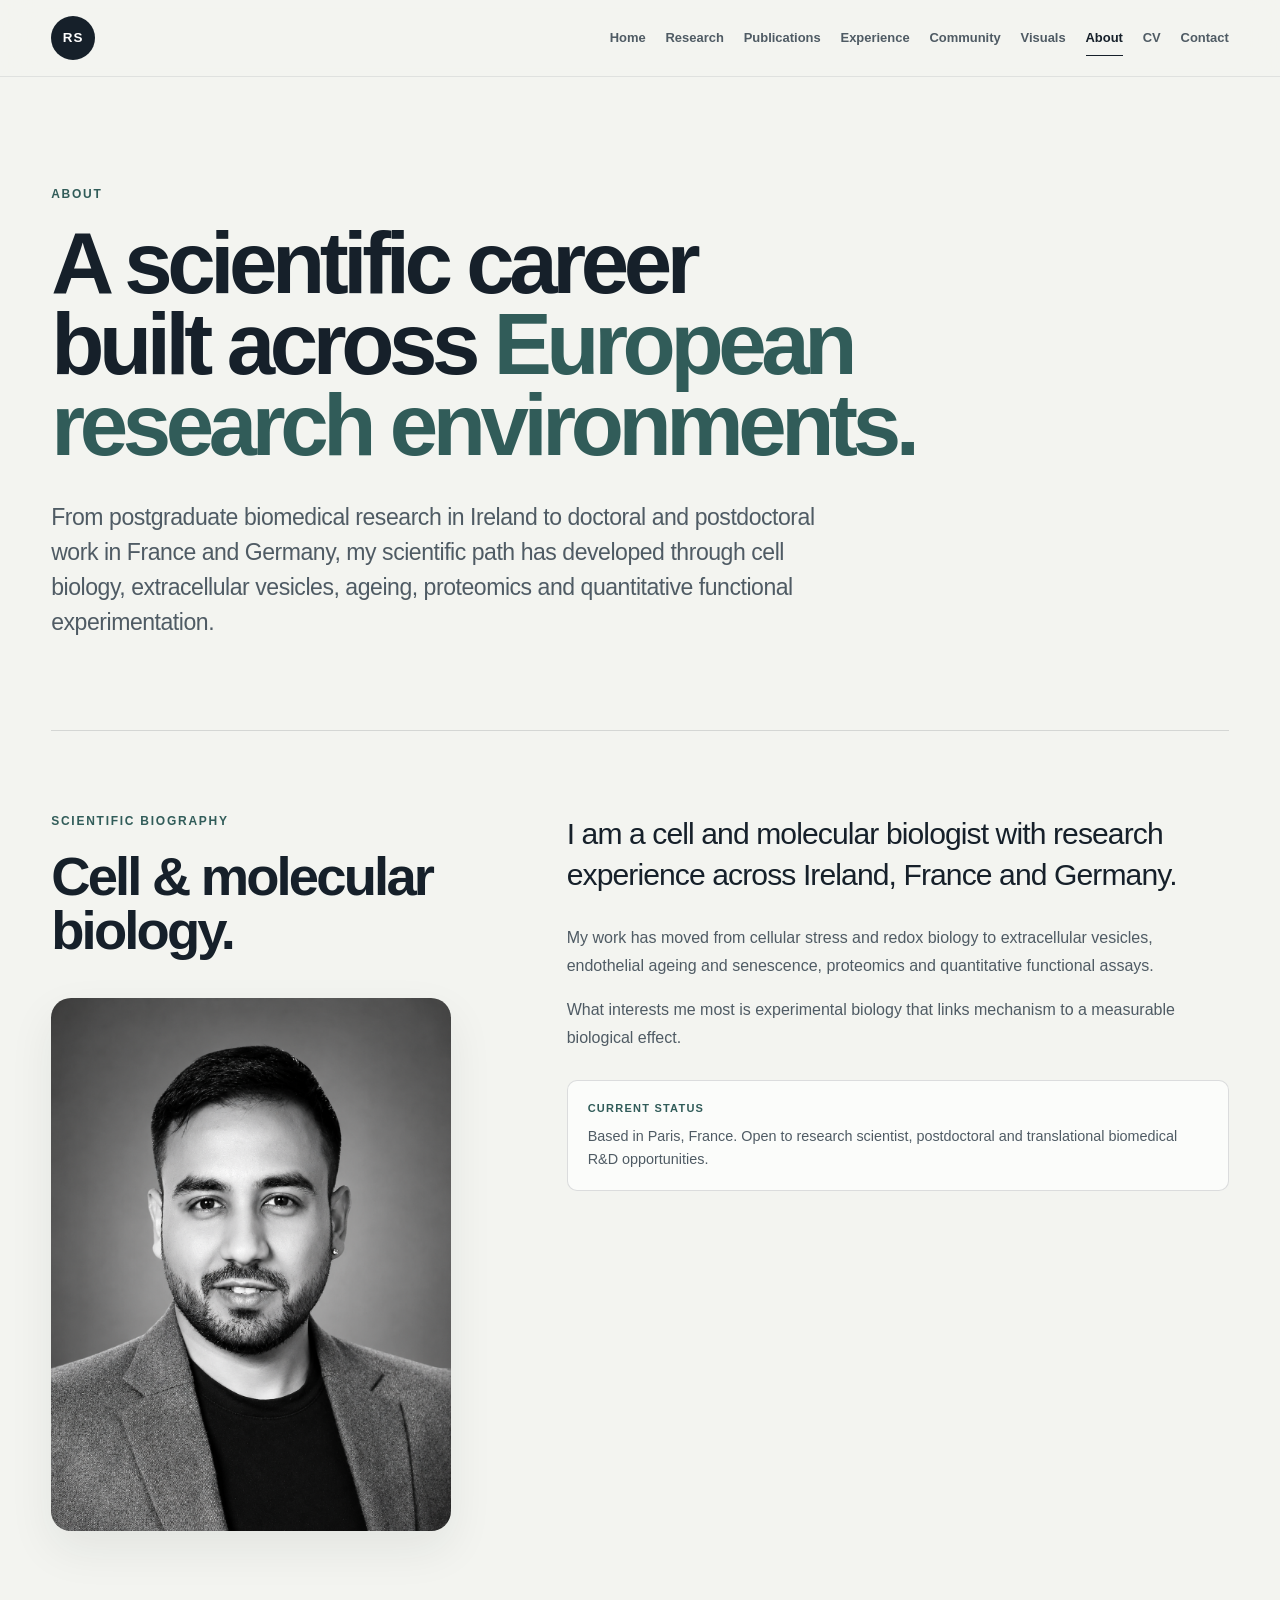
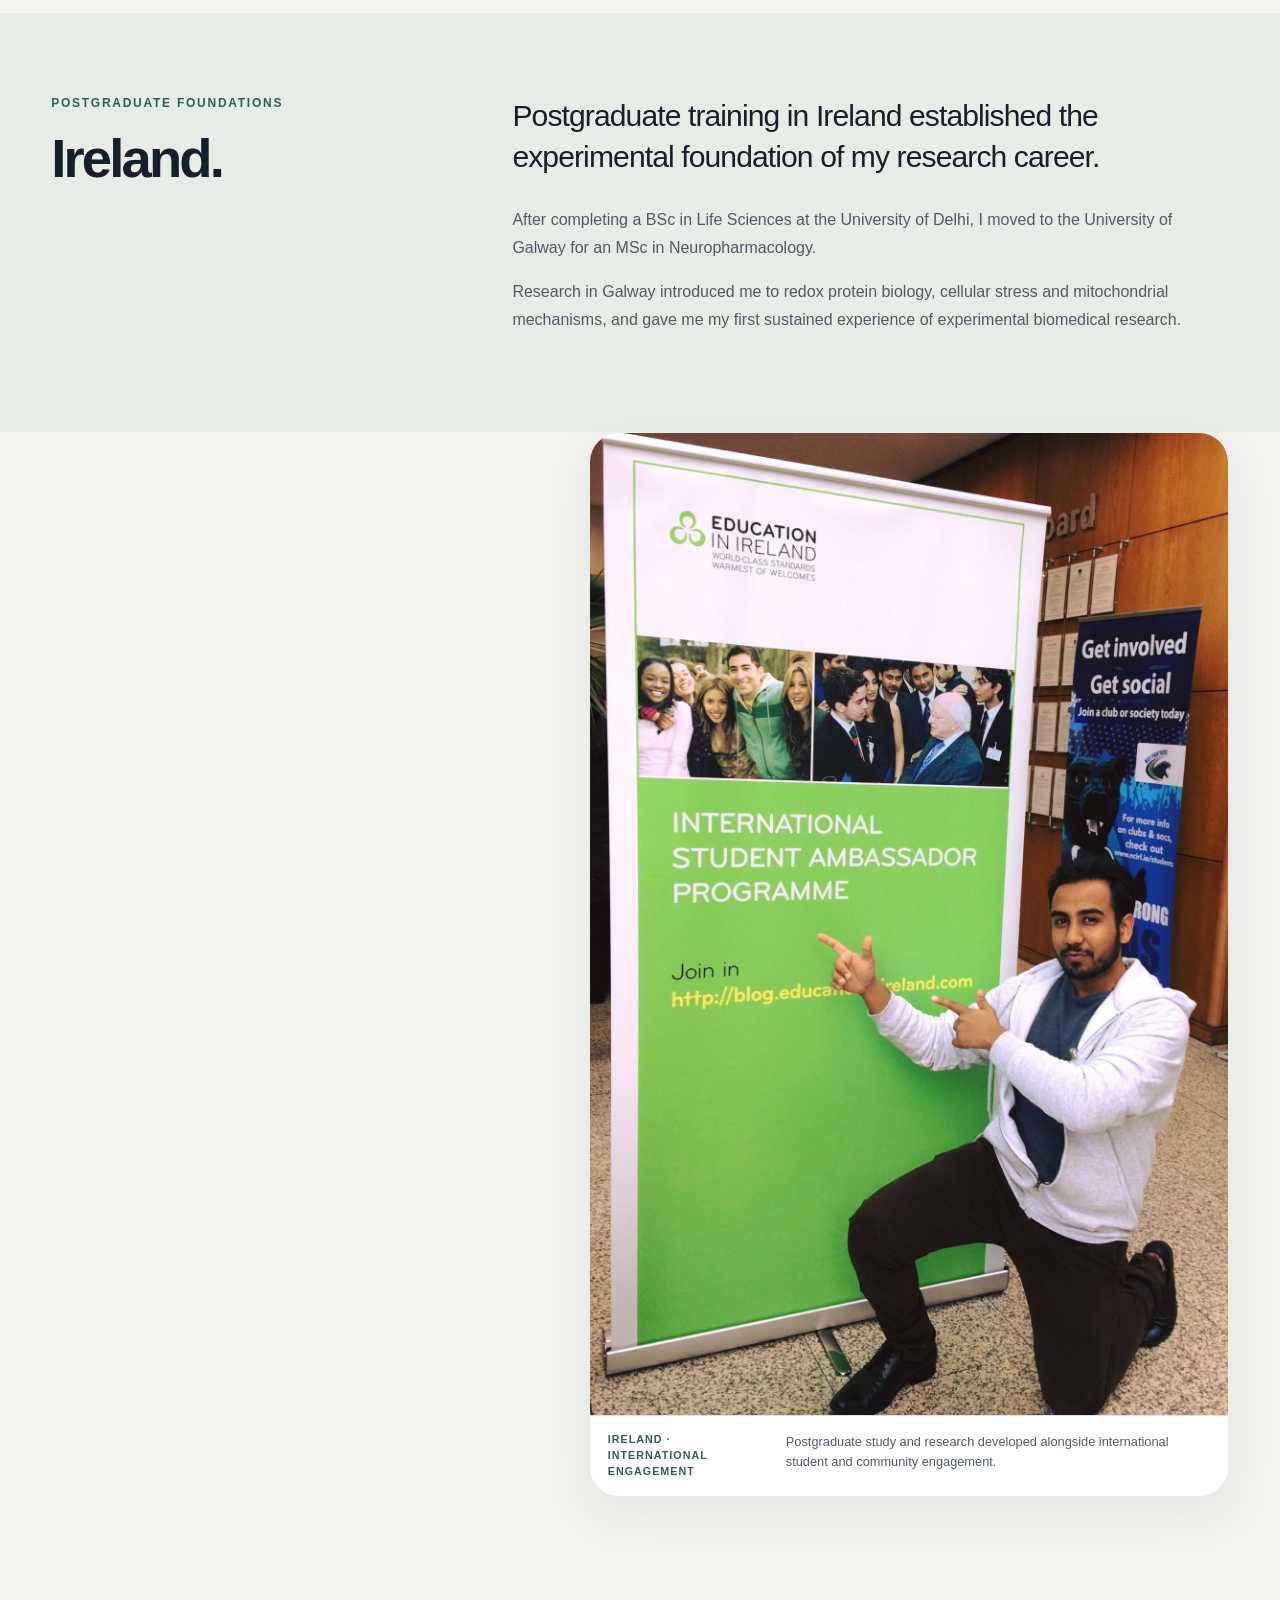
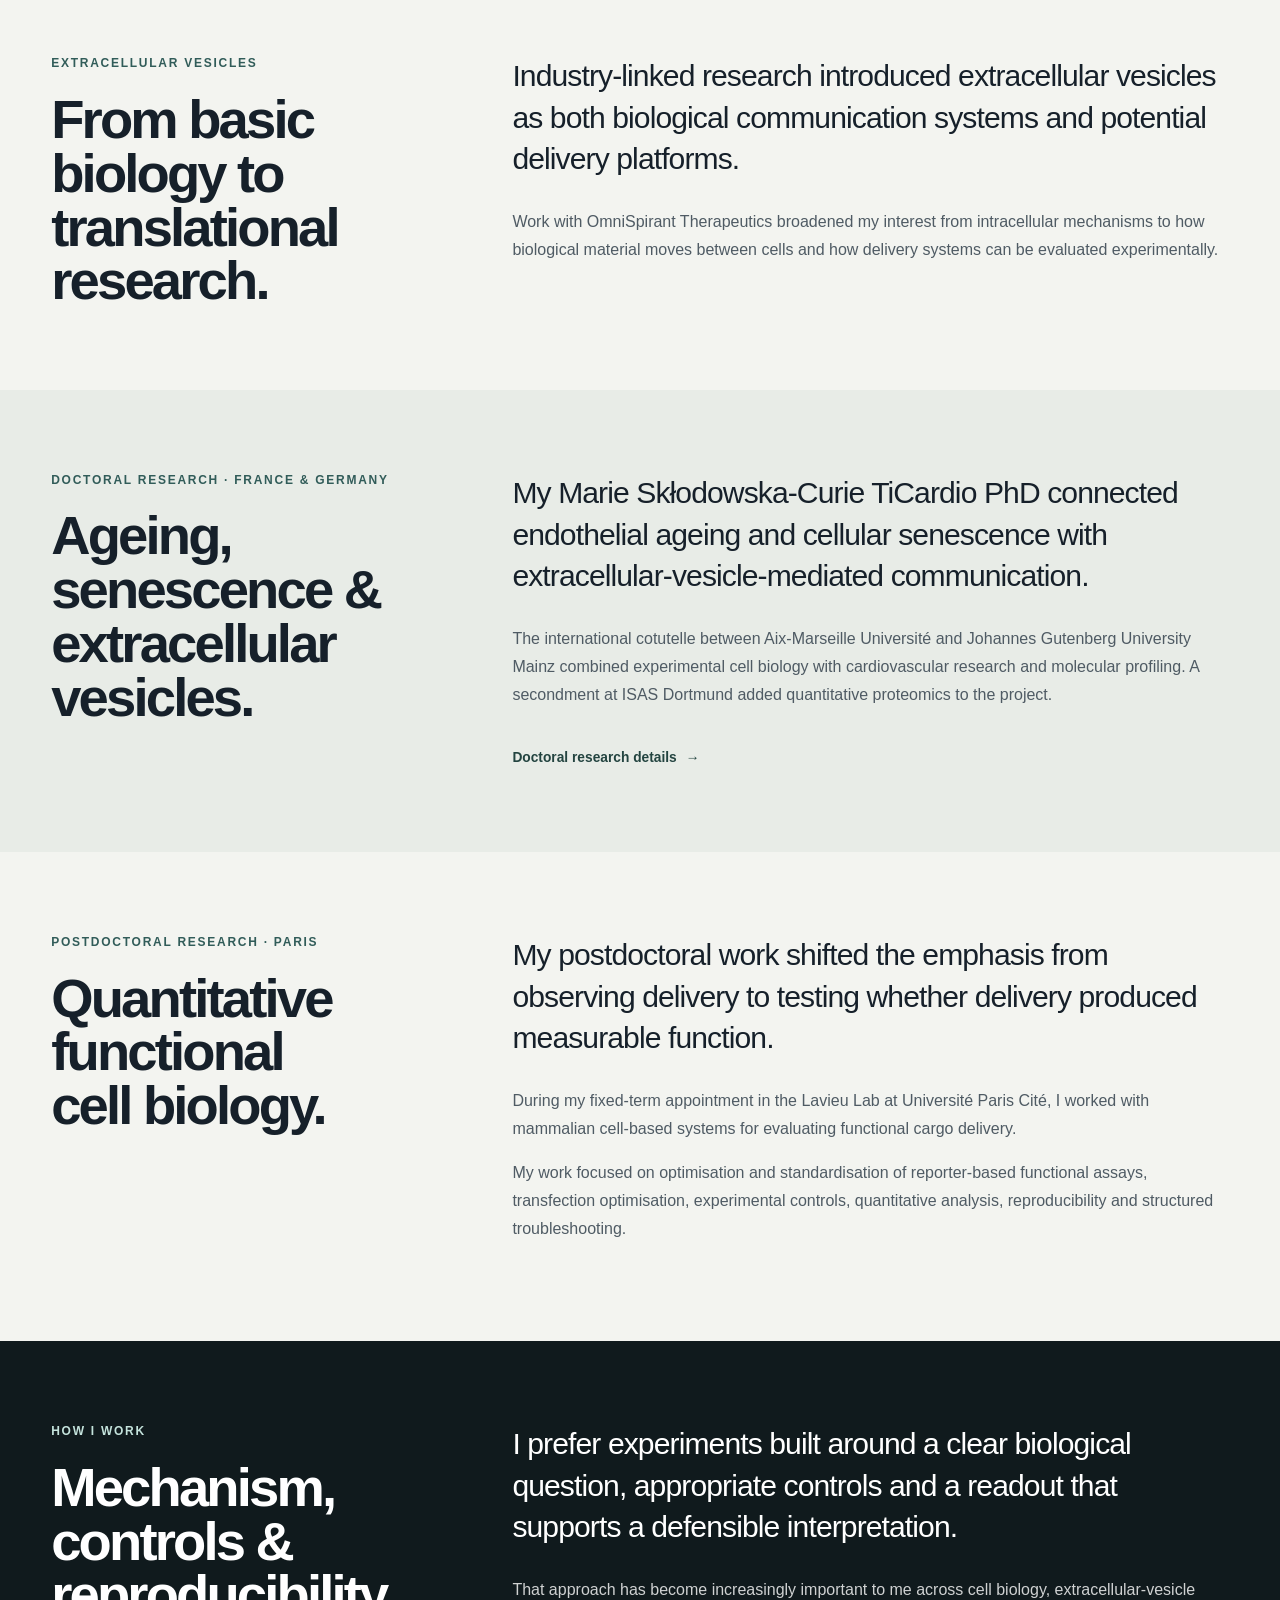
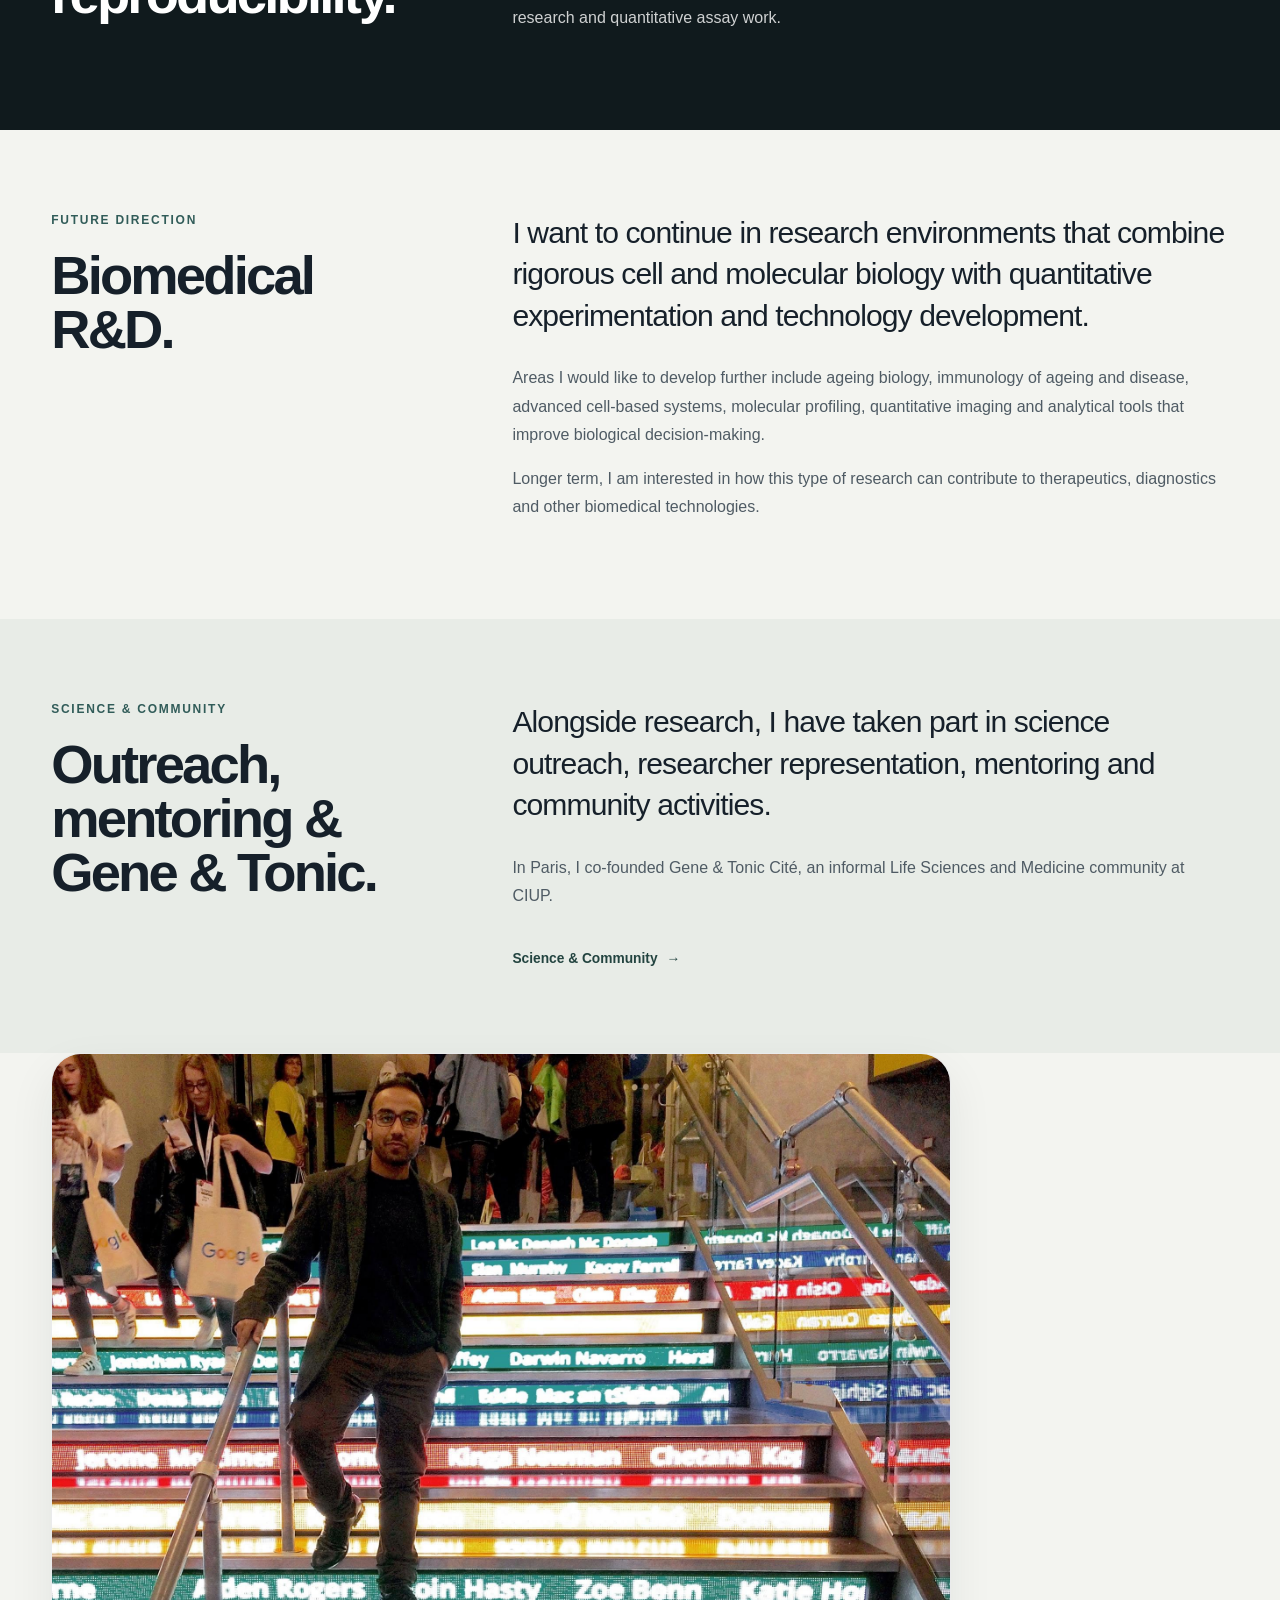
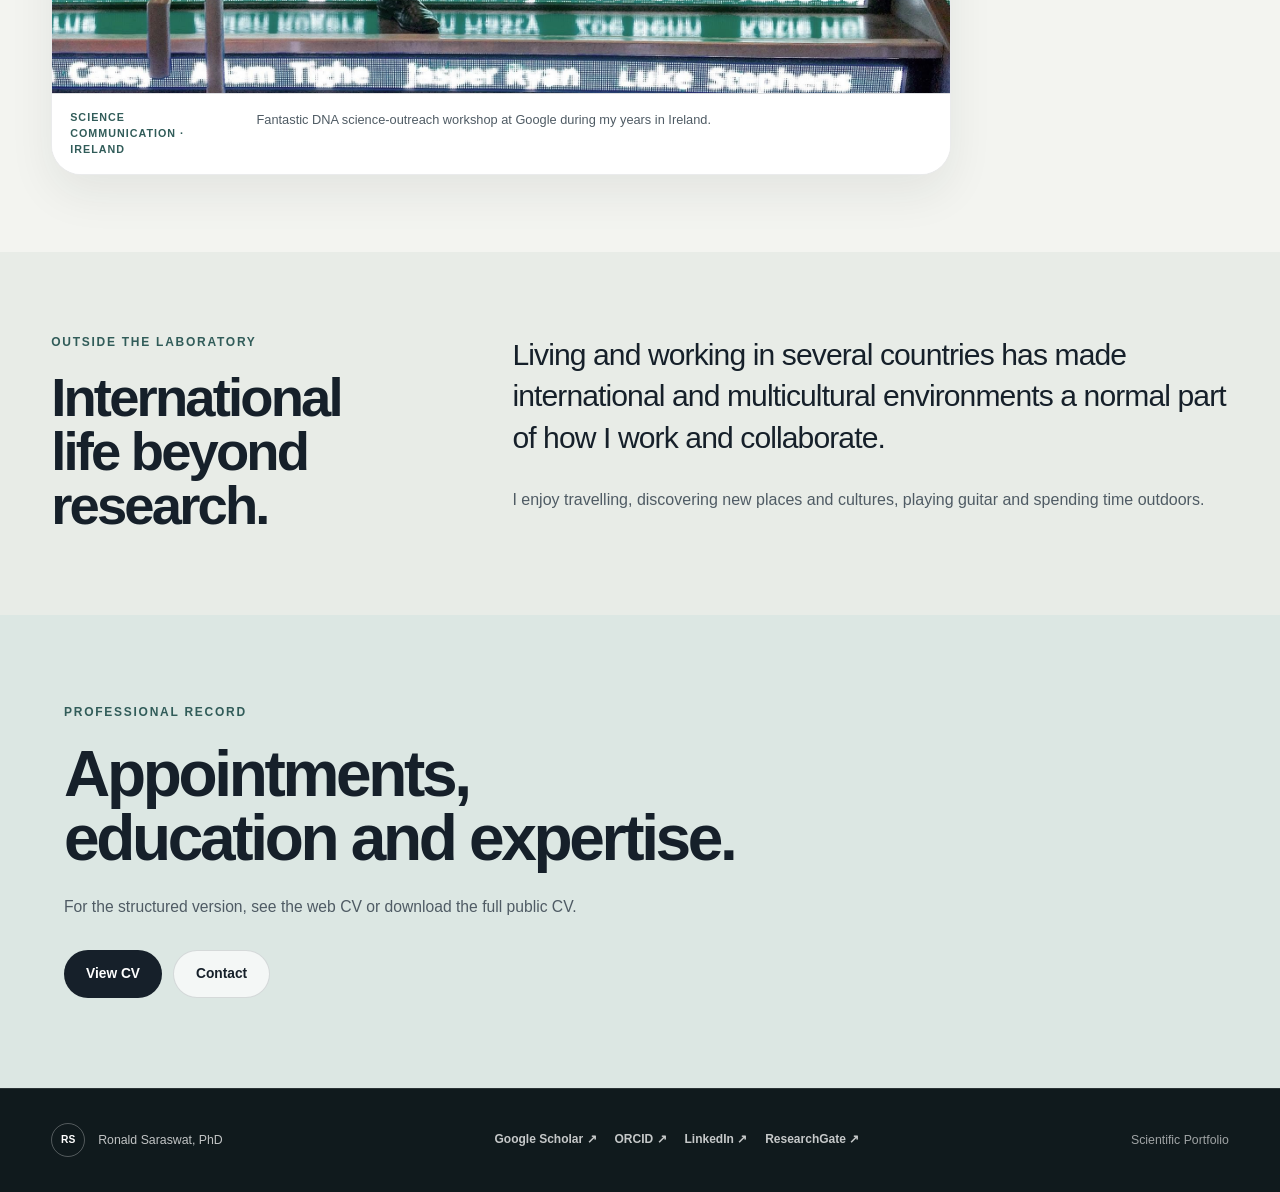
==== commit e745583e: "Add files via upload" ====
--- a/about/index.html
+++ b/about/index.html
@@ -1,189 +1,425 @@
 <!DOCTYPE html>
-
 <html lang="en">
 <head>
-<meta charset="utf-8"/>
-<meta content="width=device-width, initial-scale=1.0" name="viewport"/>
-<title>About Ronald Saraswat, PhD | Cell &amp; Molecular Biologist</title>
-<meta content="Scientific biography of Ronald Saraswat, PhD, covering redox biology, extracellular vesicles, cellular ageing, proteomics, functional assays and international research." name="description"/>
-<meta content="Ronald Saraswat" name="author"/>
-<meta content="index, follow, max-image-preview:large, max-snippet:-1, max-video-preview:-1" name="robots"/>
-<link href="https://ronald.saraswatintegratedservices.com/about/" rel="canonical"/>
-<link href="/assets/images/rs-favicon.svg" rel="icon" type="image/svg+xml"/>
-<meta content="profile" property="og:type"/>
-<meta content="About Ronald Saraswat, PhD | Cell &amp; Molecular Biologist" property="og:title"/>
-<meta content="Scientific biography of Ronald Saraswat, PhD, covering redox biology, extracellular vesicles, cellular ageing, proteomics, functional assays and international research." property="og:description"/>
-<meta content="https://ronald.saraswatintegratedservices.com/about/" property="og:url"/>
-<meta content="Ronald Saraswat | Scientific Portfolio" property="og:site_name"/>
-<meta content="https://ronald.saraswatintegratedservices.com/assets/images/social-preview.png" property="og:image"/>
-<meta content="About — Ronald Saraswat, PhD scientific portfolio" property="og:image:alt"/>
-<meta content="image/png" property="og:image:type"/>
-<meta content="en_GB" property="og:locale"/>
-<meta content="summary_large_image" name="twitter:card"/>
-<meta content="About Ronald Saraswat, PhD | Cell &amp; Molecular Biologist" name="twitter:title"/>
-<meta content="Scientific biography of Ronald Saraswat, PhD, covering redox biology, extracellular vesicles, cellular ageing, proteomics, functional assays and international research." name="twitter:description"/>
-<meta content="https://ronald.saraswatintegratedservices.com/assets/images/social-preview.png" name="twitter:image"/>
-<meta content="About — Ronald Saraswat, PhD scientific portfolio" name="twitter:image:alt"/>
-<meta content="#f3f4f0" name="theme-color"/>
-<link href="/css/style.css?v=20" rel="stylesheet"/>
-<script type="application/ld+json">
-{
-  "@context": "https://schema.org",
-  "@graph": [
+    <meta charset="UTF-8">
+    <meta name="viewport" content="width=device-width, initial-scale=1.0">
+
+    <title>About | Ronald Saraswat, PhD</title>
+    <meta name="description" content="About Ronald Saraswat, PhD — a cell and molecular biologist whose research career developed across Ireland, France and Germany through redox biology, extracellular vesicles, endothelial ageing, proteomics and quantitative functional cell biology.">
+    <meta name="author" content="Ronald Saraswat">
+    <meta name="robots" content="index, follow">
+
+    <link rel="canonical" href="https://ronald.saraswatintegratedservices.com/about/">
+    <link rel="icon" type="image/svg+xml" href="/assets/images/rs-favicon.svg">
+
+    <meta property="og:type" content="profile">
+    <meta property="og:title" content="About | Ronald Saraswat, PhD">
+    <meta property="og:description" content="Scientific biography of Ronald Saraswat, PhD — from postgraduate biomedical research in Ireland to doctoral and postdoctoral research in France and Germany.">
+    <meta property="og:url" content="https://ronald.saraswatintegratedservices.com/about/">
+    <meta property="og:site_name" content="Ronald Saraswat | Scientific Portfolio">
+    <meta property="og:image" content="https://ronald.saraswatintegratedservices.com/assets/images/social-preview.png">
+    <meta property="og:image:alt" content="Ronald Saraswat, PhD — Cell and Molecular Biologist">
+
+    <meta name="twitter:card" content="summary_large_image">
+    <meta name="twitter:title" content="About | Ronald Saraswat, PhD">
+    <meta name="twitter:description" content="Scientific biography spanning redox biology, extracellular vesicles, ageing, proteomics and quantitative functional cell biology.">
+    <meta name="twitter:image" content="https://ronald.saraswatintegratedservices.com/assets/images/social-preview.png">
+
+    <meta name="theme-color" content="#f3f4f0">
+    <link rel="stylesheet" href="/css/style.css?v=18">
+
+    <script type="application/ld+json">
     {
-      "@type": "WebSite",
-      "@id": "https://ronald.saraswatintegratedservices.com/#website",
-      "url": "https://ronald.saraswatintegratedservices.com/",
-      "name": "Ronald Saraswat | Scientific Portfolio",
-      "alternateName": "Ronald Saraswat, PhD",
-      "description": "Scientific portfolio of Ronald Saraswat, PhD: cellular ageing, extracellular vesicles, quantitative cell biology, proteomics and translational biomedical research.",
-      "inLanguage": "en",
-      "publisher": {
-        "@id": "https://ronald.saraswatintegratedservices.com/#ronald-saraswat"
+      "@context": "https://schema.org",
+      "@type": "ProfilePage",
+      "name": "About Ronald Saraswat, PhD",
+      "url": "https://ronald.saraswatintegratedservices.com/about/",
+      "mainEntity": {
+        "@type": "Person",
+        "@id": "https://ronald.saraswatintegratedservices.com/#ronald-saraswat",
+        "name": "Ronald Saraswat",
+        "honorificSuffix": "PhD",
+        "jobTitle": "Cell & Molecular Biologist",
+        "url": "https://ronald.saraswatintegratedservices.com/",
+        "image": "https://ronald.saraswatintegratedservices.com/assets/images/ronald-saraswat-portrait.png",
+        "description": "Cell and molecular biologist with research experience in redox biology, extracellular vesicles, endothelial ageing, proteomics and quantitative functional cell biology.",
+        "sameAs": [
+          "https://orcid.org/0000-0003-4049-1273",
+          "https://scholar.google.com/citations?hl=en&user=kAreFC8AAAAJ",
+          "https://www.linkedin.com/in/ronaldsaraswat",
+          "https://www.researchgate.net/profile/Ronald-Saraswat-2"
+        ]
       }
-    },
-    {
-      "@type": "Person",
-      "@id": "https://ronald.saraswatintegratedservices.com/#ronald-saraswat",
-      "name": "Ronald Saraswat",
-      "givenName": "Ronald",
-      "familyName": "Saraswat",
-      "honorificSuffix": "PhD",
-      "jobTitle": "Cell & Molecular Biologist",
-      "url": "https://ronald.saraswatintegratedservices.com/",
-      "image": "https://ronald.saraswatintegratedservices.com/assets/images/ronald-saraswat-portrait.png",
-      "identifier": {
-        "@type": "PropertyValue",
-        "propertyID": "ORCID",
-        "value": "0000-0003-4049-1273",
-        "url": "https://orcid.org/0000-0003-4049-1273"
-      },
-      "sameAs": [
-        "https://orcid.org/0000-0003-4049-1273",
-        "https://scholar.google.com/citations?hl=en&user=kAreFC8AAAAJ",
-        "https://www.linkedin.com/in/ronaldsaraswat",
-        "https://www.researchgate.net/profile/Ronald-Saraswat-2"
-      ],
-      "knowsAbout": [
-        "Cell and molecular biology",
-        "Cellular ageing",
-        "Cellular senescence",
-        "Extracellular vesicles",
-        "Quantitative cell biology",
-        "Proteomics"
-      ]
-    },
-    {
-      "@type": "ProfilePage",
-      "@id": "https://ronald.saraswatintegratedservices.com/about/#webpage",
-      "url": "https://ronald.saraswatintegratedservices.com/about/",
-      "name": "About Ronald Saraswat, PhD | Cell & Molecular Biologist",
-      "description": "Scientific biography of Ronald Saraswat, PhD, covering redox biology, extracellular vesicles, cellular ageing, proteomics, functional assays and international research.",
-      "isPartOf": {
-        "@id": "https://ronald.saraswatintegratedservices.com/#website"
-      },
-      "about": {
-        "@id": "https://ronald.saraswatintegratedservices.com/#ronald-saraswat"
-      },
-      "inLanguage": "en",
-      "mainEntity": {
-        "@id": "https://ronald.saraswatintegratedservices.com/#ronald-saraswat"
-      },
-      "breadcrumb": {
-        "@id": "https://ronald.saraswatintegratedservices.com/about/#breadcrumb"
-      }
-    },
-    {
-      "@type": "BreadcrumbList",
-      "@id": "https://ronald.saraswatintegratedservices.com/about/#breadcrumb",
-      "itemListElement": [
-        {
-          "@type": "ListItem",
-          "position": 1,
-          "name": "Home",
-          "item": "https://ronald.saraswatintegratedservices.com/"
-        },
-        {
-          "@type": "ListItem",
-          "position": 2,
-          "name": "About",
-          "item": "https://ronald.saraswatintegratedservices.com/about/"
-        }
-      ]
     }
-  ]
-}
     </script>
-<meta content="1200" property="og:image:width"/><meta content="630" property="og:image:height"/></head>
+</head>
+
 <body>
 <a class="skip-link" href="#main-content">Skip to content</a>
+
 <header class="site-header">
-<div class="nav-container">
-<a aria-label="Ronald Saraswat homepage" class="brand" href="/">RS</a>
-<button aria-controls="primary-navigation" aria-expanded="false" aria-label="Open navigation menu" class="menu-toggle">
-<span></span><span></span>
-</button>
-<nav aria-label="Primary navigation" class="site-nav" id="primary-navigation">
-<a href="/">Home</a>
-<a href="/research/">Research</a>
-<a href="/publications/">Publications</a>
-<a href="/experience/">Experience</a>
-<a href="/community/">Community</a>
-<a href="/scientific-visuals/">Visuals</a>
-<a aria-current="page" href="/about/">About</a>
-<a href="/cv/">CV</a>
-<a href="/contact/">Contact</a>
-</nav>
-</div>
+    <div class="nav-container">
+        <a class="brand" href="/" aria-label="Ronald Saraswat homepage">RS</a>
+
+        <button class="menu-toggle" aria-label="Open navigation menu" aria-expanded="false" aria-controls="primary-navigation">
+            <span></span><span></span>
+        </button>
+
+        <nav id="primary-navigation" class="site-nav" aria-label="Primary navigation">
+            <a href="/">Home</a>
+            <a href="/research/">Research</a>
+            <a href="/publications/">Publications</a>
+            <a href="/experience/">Experience</a>
+            <a href="/community/">Community</a>
+            <a href="/scientific-visuals/">Visuals</a>
+            <a href="/about/" aria-current="page">About</a>
+            <a href="/cv/">CV</a>
+            <a href="/contact/">Contact</a>
+        </nav>
+    </div>
 </header>
+
 <main id="main-content">
-<section class="page-hero">
-<div class="page-hero-inner"><p class="eyebrow">About</p><h1>From India to European biomedical research.</h1><p class="page-hero-intro">A scientific path through life sciences, neuropharmacology, redox biology, extracellular vesicles, ageing and quantitative functional cell biology.</p></div>
-</section>
-<section class="section">
-<div class="section-grid about-grid">
-<div class="about-left"><div class="section-heading"><p class="eyebrow">Scientific Biography</p><h2>Cell &amp; molecular biology.</h2></div><figure class="about-portrait"><img alt="Portrait of Ronald Saraswat" decoding="async" height="1429" loading="lazy" src="/assets/images/ronald-saraswat-portrait.png" width="1100"/></figure></div>
-<div class="section-content"><p class="large-copy">I am a cell and molecular biologist with research experience across India, Ireland, France and Germany.</p><p>My work has moved from cellular stress and redox biology to extracellular vesicles, endothelial ageing and senescence, proteomics and quantitative functional assays.</p><p>What interests me most is experimental biology that links mechanism to a measurable biological effect.</p><div class="current-status"><span class="current-status-label">Current Status</span><p>Based in Paris, France. Open to research scientist, postdoctoral and translational biomedical R&amp;D opportunities.</p></div></div>
-</div>
-</section>
-<section class="section section-alt">
-<div class="section-grid"><div class="section-heading"><p class="eyebrow">Foundations</p><h2>India → Ireland.</h2></div><div class="section-content"><p class="large-copy">I studied life sciences at the University of Delhi before moving to Ireland for an MSc in Neuropharmacology at the University of Galway.</p><p>Research in Galway introduced me to redox protein biology, cellular stress and mitochondrial mechanisms, and gave me my first sustained experience of experimental biomedical research.</p></div></div>
-</section>
-<section class="about-visual-break"><figure class="about-editorial-figure about-editorial-right" oncontextmenu="return false;" ondragstart="return false;"><img alt="Ronald Saraswat during international student ambassador activities in Ireland" decoding="async" draggable="false" height="2048" loading="lazy" src="/assets/images/about-ireland-student-ambassador.jpg" width="1331"/><figcaption><span>Ireland · International Engagement</span><p>Postgraduate study and research developed alongside international student and community engagement.</p></figcaption></figure></section>
-<section class="section">
-<div class="section-grid"><div class="section-heading"><p class="eyebrow">Extracellular Vesicles</p><h2>From basic biology to translational research.</h2></div><div class="section-content"><p class="large-copy">Industry-linked work with OmniSpirant Therapeutics introduced me to extracellular-vesicle research in a therapeutic context.</p><p>That experience broadened my interest from intracellular mechanisms to how biological material moves between cells and how delivery systems can be evaluated experimentally.</p></div></div>
-</section>
-<section class="section section-alt">
-<div class="section-grid"><div class="section-heading"><p class="eyebrow">Doctoral Research · France &amp; Germany</p><h2>Ageing, senescence &amp; extracellular vesicles.</h2></div><div class="section-content"><p class="large-copy">My Marie Skłodowska-Curie TiCardio PhD examined endothelial ageing, cellular senescence and extracellular-vesicle-mediated communication.</p><p>The international cotutelle between Aix-Marseille Université and Johannes Gutenberg University Mainz combined experimental cell biology with cardiovascular research and molecular profiling. A secondment at ISAS Dortmund added quantitative proteomics to the project.</p><a class="text-action" href="/research/">Doctoral research details <span aria-hidden="true">→</span></a></div></div>
-</section>
-<section class="section">
-<div class="section-grid"><div class="section-heading"><p class="eyebrow">Postdoctoral Research · Paris</p><h2>Quantitative functional cell biology.</h2></div><div class="section-content"><p class="large-copy">During my fixed-term appointment in the Lavieu Lab at Université Paris Cité, I worked with mammalian cell-based systems for evaluating functional cargo delivery.</p><p>My work focused on optimisation and standardisation of reporter-based functional assays, transfection optimisation, experimental controls, quantitative analysis, reproducibility and structured troubleshooting.</p><p>A key experimental distinction was whether intracellular delivery produced a measurable functional readout, rather than uptake alone.</p></div></div>
-</section>
-<section class="section section-dark">
-<div class="section-grid"><div class="section-heading"><p class="eyebrow">How I Work</p><h2>Mechanism, controls &amp; reproducibility.</h2></div><div class="section-content"><p class="large-copy" style="color:#ffffff !important;">I prefer experiments built around a clear biological question, appropriate controls and a readout that supports a defensible interpretation.</p><p style="color:rgba(255,255,255,0.62);">That approach has become increasingly important to me across cell biology, extracellular-vesicle research and quantitative assay work.</p></div></div>
-</section>
-<section class="section">
-<div class="section-grid"><div class="section-heading"><p class="eyebrow">Future Direction</p><h2>Biomedical R&amp;D.</h2></div><div class="section-content"><p class="large-copy">I want to continue in research environments that combine rigorous cell and molecular biology with quantitative experimentation and technology development.</p><p>Areas I would like to develop further include ageing biology, immunology of ageing and disease, advanced cell-based systems, molecular profiling, quantitative imaging and analytical tools that improve biological decision-making.</p><p>Longer term, I am interested in how this type of research can contribute to therapeutics, diagnostics and other biomedical technologies.</p></div></div>
-</section>
-<section class="section section-alt">
-<div class="section-grid"><div class="section-heading"><p class="eyebrow">Science &amp; Community</p><h2>Outreach, mentoring &amp; Gene &amp; Tonic.</h2></div><div class="section-content"><p class="large-copy">Alongside research, I have taken part in science outreach, researcher representation, mentoring and community activities.</p><p>In Paris, I co-founded Gene &amp; Tonic Cité, an informal Life Sciences and Medicine community at CIUP.</p><a class="text-action" href="/community/">Science &amp; Community <span aria-hidden="true">→</span></a></div></div>
-</section>
-<section class="about-visual-break"><figure class="about-editorial-figure about-editorial-left" oncontextmenu="return false;" ondragstart="return false;"><img alt="Ronald Saraswat during a Fantastic DNA science outreach workshop at Google in Ireland" decoding="async" draggable="false" height="1458" loading="lazy" src="/assets/images/about-science-outreach-google.jpg" width="2048"/><figcaption><span>Science Communication · Ireland</span><p>Fantastic DNA science-outreach workshop at Google during my years in Ireland.</p></figcaption></figure></section>
-<section class="section">
-<div class="section-grid"><div class="section-heading"><p class="eyebrow">Outside the Laboratory</p><h2>International life beyond research.</h2></div><div class="section-content"><p class="large-copy">I enjoy travelling, discovering new places and cultures, playing guitar and spending time outdoors.</p><p>Living in India, Ireland, France and Germany has also made international and multicultural environments a normal part of how I work and collaborate.</p></div></div>
-</section>
-<section class="page-next"><div class="page-next-inner"><p class="eyebrow">Professional Record</p><h2>Appointments, education and expertise.</h2><p>For the structured version, see the web CV or download the full public CV.</p><div class="hero-actions"><a class="button button-primary" href="/cv/">View CV</a><a class="button button-secondary" href="/contact/">Contact</a></div></div></section>
+
+    <section class="page-hero about-page-hero">
+        <div class="page-hero-inner">
+            <p class="eyebrow">About</p>
+            <h1>
+                A scientific career built
+                across <span>European research environments.</span>
+            </h1>
+            <p class="page-hero-intro">
+                From postgraduate biomedical research in Ireland to doctoral and
+                postdoctoral work in France and Germany, my scientific path has
+                developed through cell biology, extracellular vesicles, ageing,
+                proteomics and quantitative functional experimentation.
+            </p>
+        </div>
+    </section>
+
+
+    <section class="section">
+        <div class="section-grid about-grid">
+
+            <div class="about-left">
+                <div class="section-heading">
+                    <p class="eyebrow">Scientific Biography</p>
+                    <h2>Cell &amp; molecular biology.</h2>
+                </div>
+
+                <figure class="about-portrait about-portrait-final">
+                    <img
+                        src="/assets/images/ronald-saraswat-portrait.png"
+                        alt="Portrait of Ronald Saraswat"
+                        loading="eager"
+                    >
+                </figure>
+            </div>
+
+            <div class="section-content about-copy">
+                <p class="large-copy">
+                    I am a cell and molecular biologist with research experience
+                    across Ireland, France and Germany.
+                </p>
+
+                <p>
+                    My work has moved from cellular stress and redox biology to
+                    extracellular vesicles, endothelial ageing and senescence,
+                    proteomics and quantitative functional assays.
+                </p>
+
+                <p>
+                    What interests me most is experimental biology that links
+                    mechanism to a measurable biological effect.
+                </p>
+
+                <div class="current-status">
+                    <span class="current-status-label">Current Status</span>
+                    <p>
+                        Based in Paris, France. Open to research scientist,
+                        postdoctoral and translational biomedical R&amp;D opportunities.
+                    </p>
+                </div>
+            </div>
+
+        </div>
+    </section>
+
+
+    <section class="section section-alt">
+        <div class="section-grid">
+            <div class="section-heading">
+                <p class="eyebrow">Postgraduate Foundations</p>
+                <h2>Ireland.</h2>
+            </div>
+
+            <div class="section-content">
+                <p class="large-copy">
+                    Postgraduate training in Ireland established the experimental
+                    foundation of my research career.
+                </p>
+
+                <p>
+                    After completing a BSc in Life Sciences at the University of Delhi,
+                    I moved to the University of Galway for an MSc in Neuropharmacology.
+                </p>
+
+                <p>
+                    Research in Galway introduced me to redox protein biology,
+                    cellular stress and mitochondrial mechanisms, and gave me my
+                    first sustained experience of experimental biomedical research.
+                </p>
+            </div>
+        </div>
+    </section>
+
+
+    <section class="about-visual-break">
+        <figure class="about-editorial-figure about-editorial-right about-editorial-final">
+            <img
+                src="/assets/images/about-ireland-student-ambassador.jpg"
+                alt="Ronald Saraswat during international student ambassador activities in Ireland"
+                loading="lazy"
+            >
+            <figcaption>
+                <span>Ireland · International Engagement</span>
+                <p>
+                    Postgraduate study and research developed alongside international
+                    student and community engagement.
+                </p>
+            </figcaption>
+        </figure>
+    </section>
+
+
+    <section class="section">
+        <div class="section-grid">
+            <div class="section-heading">
+                <p class="eyebrow">Extracellular Vesicles</p>
+                <h2>From basic biology to translational research.</h2>
+            </div>
+
+            <div class="section-content">
+                <p class="large-copy">
+                    Industry-linked research introduced extracellular vesicles
+                    as both biological communication systems and potential delivery platforms.
+                </p>
+
+                <p>
+                    Work with OmniSpirant Therapeutics broadened my interest from
+                    intracellular mechanisms to how biological material moves between cells
+                    and how delivery systems can be evaluated experimentally.
+                </p>
+            </div>
+        </div>
+    </section>
+
+
+    <section class="section section-alt">
+        <div class="section-grid">
+            <div class="section-heading">
+                <p class="eyebrow">Doctoral Research · France &amp; Germany</p>
+                <h2>Ageing, senescence &amp; extracellular vesicles.</h2>
+            </div>
+
+            <div class="section-content">
+                <p class="large-copy">
+                    My Marie Skłodowska-Curie TiCardio PhD connected endothelial
+                    ageing and cellular senescence with extracellular-vesicle-mediated communication.
+                </p>
+
+                <p>
+                    The international cotutelle between Aix-Marseille Université
+                    and Johannes Gutenberg University Mainz combined experimental
+                    cell biology with cardiovascular research and molecular profiling.
+                    A secondment at ISAS Dortmund added quantitative proteomics to the project.
+                </p>
+
+                <a class="text-action" href="/research/">
+                    Doctoral research details <span aria-hidden="true">→</span>
+                </a>
+            </div>
+        </div>
+    </section>
+
+
+    <section class="section">
+        <div class="section-grid">
+            <div class="section-heading">
+                <p class="eyebrow">Postdoctoral Research · Paris</p>
+                <h2>Quantitative functional cell biology.</h2>
+            </div>
+
+            <div class="section-content">
+                <p class="large-copy">
+                    My postdoctoral work shifted the emphasis from observing delivery
+                    to testing whether delivery produced measurable function.
+                </p>
+
+                <p>
+                    During my fixed-term appointment in the Lavieu Lab at Université Paris Cité,
+                    I worked with mammalian cell-based systems for evaluating functional cargo delivery.
+                </p>
+
+                <p>
+                    My work focused on optimisation and standardisation of reporter-based
+                    functional assays, transfection optimisation, experimental controls,
+                    quantitative analysis, reproducibility and structured troubleshooting.
+                </p>
+            </div>
+        </div>
+    </section>
+
+
+    <section class="section section-dark">
+        <div class="section-grid">
+            <div class="section-heading">
+                <p class="eyebrow">How I Work</p>
+                <h2>Mechanism, controls &amp; reproducibility.</h2>
+            </div>
+
+            <div class="section-content">
+                <p class="large-copy">
+                    I prefer experiments built around a clear biological question,
+                    appropriate controls and a readout that supports a defensible interpretation.
+                </p>
+
+                <p>
+                    That approach has become increasingly important to me across
+                    cell biology, extracellular-vesicle research and quantitative assay work.
+                </p>
+            </div>
+        </div>
+    </section>
+
+
+    <section class="section">
+        <div class="section-grid">
+            <div class="section-heading">
+                <p class="eyebrow">Future Direction</p>
+                <h2>Biomedical R&amp;D.</h2>
+            </div>
+
+            <div class="section-content">
+                <p class="large-copy">
+                    I want to continue in research environments that combine rigorous
+                    cell and molecular biology with quantitative experimentation and technology development.
+                </p>
+
+                <p>
+                    Areas I would like to develop further include ageing biology,
+                    immunology of ageing and disease, advanced cell-based systems,
+                    molecular profiling, quantitative imaging and analytical tools
+                    that improve biological decision-making.
+                </p>
+
+                <p>
+                    Longer term, I am interested in how this type of research can
+                    contribute to therapeutics, diagnostics and other biomedical technologies.
+                </p>
+            </div>
+        </div>
+    </section>
+
+
+    <section class="section section-alt">
+        <div class="section-grid">
+            <div class="section-heading">
+                <p class="eyebrow">Science &amp; Community</p>
+                <h2>Outreach, mentoring &amp; Gene &amp; Tonic.</h2>
+            </div>
+
+            <div class="section-content">
+                <p class="large-copy">
+                    Alongside research, I have taken part in science outreach,
+                    researcher representation, mentoring and community activities.
+                </p>
+
+                <p>
+                    In Paris, I co-founded Gene &amp; Tonic Cité, an informal
+                    Life Sciences and Medicine community at CIUP.
+                </p>
+
+                <a class="text-action" href="/community/">
+                    Science &amp; Community <span aria-hidden="true">→</span>
+                </a>
+            </div>
+        </div>
+    </section>
+
+
+    <section class="about-visual-break">
+        <figure class="about-editorial-figure about-editorial-left about-editorial-final">
+            <img
+                src="/assets/images/about-science-outreach-google.jpg"
+                alt="Ronald Saraswat during a Fantastic DNA science outreach workshop at Google in Ireland"
+                loading="lazy"
+            >
+            <figcaption>
+                <span>Science Communication · Ireland</span>
+                <p>
+                    Fantastic DNA science-outreach workshop at Google during my years in Ireland.
+                </p>
+            </figcaption>
+        </figure>
+    </section>
+
+
+    <section class="section section-alt">
+        <div class="section-grid">
+            <div class="section-heading">
+                <p class="eyebrow">Outside the Laboratory</p>
+                <h2>International life beyond research.</h2>
+            </div>
+
+            <div class="section-content">
+                <p class="large-copy">
+                    Living and working in several countries has made international
+                    and multicultural environments a normal part of how I work and collaborate.
+                </p>
+
+                <p>
+                    I enjoy travelling, discovering new places and cultures,
+                    playing guitar and spending time outdoors.
+                </p>
+            </div>
+        </div>
+    </section>
+
+
+    <section class="page-next">
+        <div class="page-next-inner">
+            <p class="eyebrow">Professional Record</p>
+            <h2>Appointments, education and expertise.</h2>
+            <p>
+                For the structured version, see the web CV or download the full public CV.
+            </p>
+
+            <div class="hero-actions">
+                <a class="button button-primary" href="/cv/">View CV</a>
+                <a class="button button-secondary" href="/contact/">Contact</a>
+            </div>
+        </div>
+    </section>
+
 </main>
+
 <footer class="site-footer">
-<div class="footer-identity"><strong>RS</strong><span>Ronald Saraswat, PhD</span></div>
-<div class="footer-links">
-<a href="https://scholar.google.com/citations?hl=en&amp;user=kAreFC8AAAAJ" rel="noopener noreferrer" target="_blank">Google Scholar ↗</a>
-<a href="https://orcid.org/0000-0003-4049-1273" rel="noopener noreferrer" target="_blank">ORCID ↗</a>
-<a href="https://www.linkedin.com/in/ronaldsaraswat" rel="noopener noreferrer" target="_blank">LinkedIn ↗</a>
-<a href="https://www.researchgate.net/profile/Ronald-Saraswat-2" rel="noopener noreferrer" target="_blank">ResearchGate ↗</a>
-</div>
-<p class="footer-label">Scientific Portfolio</p>
+    <div class="footer-identity">
+        <strong>RS</strong>
+        <span>Ronald Saraswat, PhD</span>
+    </div>
+
+    <div class="footer-links">
+        <a href="https://scholar.google.com/citations?hl=en&user=kAreFC8AAAAJ" target="_blank" rel="noopener noreferrer">Google Scholar ↗</a>
+        <a href="https://orcid.org/0000-0003-4049-1273" target="_blank" rel="noopener noreferrer">ORCID ↗</a>
+        <a href="https://www.linkedin.com/in/ronaldsaraswat" target="_blank" rel="noopener noreferrer">LinkedIn ↗</a>
+        <a href="https://www.researchgate.net/profile/Ronald-Saraswat-2" target="_blank" rel="noopener noreferrer">ResearchGate ↗</a>
+    </div>
+
+    <p class="footer-label">Scientific Portfolio</p>
 </footer>
+
 <script src="/js/main.js"></script>
 </body>
 </html>
--- a/css/style.css
+++ b/css/style.css
@@ -1,7 +1,7 @@
 /* =========================================================
    RONALD SARASWAT — SCIENTIFIC PORTFOLIO
    FINAL MASTER STYLESHEET
-   Version 17
+   Version 20
    August 2026
 ========================================================= */
 
@@ -42,16 +42,16 @@
 
     --section-space:
         clamp(
-            78px,
-            7.2vw,
-            108px
+            70px,
+            6.4vw,
+            96px
         );
 
     --section-space-compact:
         clamp(
-            62px,
-            6vw,
-            88px
+            56px,
+            5.3vw,
+            78px
         );
 
     --shadow:
@@ -926,6 +926,32 @@
             255,
             0.13
         );
+}
+
+
+
+/* Dark cards: explicit contrast rather than inheriting light-card rules */
+.section-dark .research-card {
+    border-color: rgba(255, 255, 255, 0.16);
+    background: rgba(255, 255, 255, 0.06);
+    box-shadow: none;
+}
+
+.section-dark .research-card:hover {
+    background: rgba(255, 255, 255, 0.085);
+    box-shadow: none;
+}
+
+.section-dark .research-card h3 {
+    color: #ffffff;
+}
+
+.section-dark .research-card p {
+    color: rgba(255, 255, 255, 0.80);
+}
+
+.section-dark .research-card .eyebrow {
+    color: var(--publication-accent-light);
 }
 
 
@@ -3122,7 +3148,7 @@
     display: grid;
 
     grid-template-rows:
-        minmax(0, 1fr)
+        auto
         auto;
 
     margin: 0;
@@ -3279,8 +3305,14 @@
 
 
 /* =========================================================
-   20. COMMUNITY
+   20. COMMUNITY — FINAL CURATED EDITORIAL SYSTEM
 ========================================================= */
+
+/*
+   The Community page intentionally avoids a large mixed-ratio mosaic.
+   Photographs are curated by purpose:
+   1 lead image, 3 programme images, 2 outreach images.
+*/
 
 .communication-section {
     width: 100%;
@@ -3298,63 +3330,116 @@
     background: var(--accent-soft);
 }
 
-.communication-grid {
+
+/* LEAD PHOTOGRAPH */
+
+.community-lead-section {
+    width:
+        min(
+            92%,
+            var(--content-width)
+        );
+
+    margin: 0 auto;
+
+    padding:
+        clamp(
+            44px,
+            4.8vw,
+            64px
+        )
+        0
+        var(--section-space-compact);
+}
+
+.community-lead-figure {
+    width:
+        min(
+            100%,
+            1040px
+        );
+
+    margin: 0 auto;
+
+    overflow: hidden;
+
+    border:
+        1px solid
+        var(--border);
+
+    border-radius: var(--radius-large);
+
+    background: var(--surface);
+
+    box-shadow: var(--shadow);
+}
+
+.community-lead-figure img {
+    width: 100%;
+    height: auto;
+
+    aspect-ratio: 3 / 2;
+
+    object-fit: cover;
+    object-position: center 48%;
+
+    pointer-events: none;
+    user-select: none;
+    -webkit-user-select: none;
+    -webkit-user-drag: none;
+    -webkit-touch-callout: none;
+}
+
+.community-photo-caption {
     display: grid;
 
     grid-template-columns:
-        minmax(0, 0.8fr)
-        minmax(0, 1.2fr);
+        minmax(145px, 0.35fr)
+        minmax(0, 1.65fr);
 
     gap:
         clamp(
-            48px,
-            7vw,
-            100px
-        );
-}
-
-.communication-feature {
-    max-width: 720px;
-}
-
-.communication-feature h3 {
-    margin:
-        0
-        0
-        24px;
-
-    color: var(--text-primary);
-
-    font-size:
-        clamp(
-            1.85rem,
-            3.45vw,
-            3.55rem
-        );
-
-    font-weight: 580;
-    letter-spacing: -0.043em;
-    line-height: 1.1;
-}
-
-.communication-feature > p:not(.eyebrow) {
-    max-width: 620px;
+            18px,
+            3vw,
+            38px
+        );
+
+    padding:
+        14px
+        17px
+        15px;
+
+    border-top:
+        1px solid
+        var(--border);
+
+    background: var(--surface);
+}
+
+.community-photo-caption span {
+    color: var(--accent);
+
+    font-size: 0.65rem;
+    font-weight: 760;
+    line-height: 1.45;
+    letter-spacing: 0.085em;
+
+    text-transform: uppercase;
+}
+
+.community-photo-caption p {
+    margin: 0;
 
     color: var(--text-secondary);
 
-    font-size: 0.98rem;
-    line-height: 1.72;
-}
-
-.communication-feature-gallery {
-    width: 100%;
-    max-width: 1040px;
-
-    margin:
-        46px
-        auto
-        0;
-
+    font-size: 0.78rem;
+    line-height: 1.55;
+}
+
+
+/* FIVE CHAPTERS */
+
+.community-chapter-grid {
     display: grid;
 
     grid-template-columns:
@@ -3363,30 +3448,22 @@
             minmax(0, 1fr)
         );
 
-    gap: 14px;
-}
-
-.communication-feature-gallery > :only-child {
-    grid-column: 1 / -1;
-
-    width: 100%;
-    max-width: 760px;
-
-    justify-self: center;
-}
-
-.communication-feature-photo {
-    position: relative;
-
-    margin: 0;
-
-    overflow: hidden;
-
-    aspect-ratio: 16 / 10;
+    gap: 11px;
+}
+
+.community-chapter-card {
+    min-width: 0;
+
+    padding:
+        clamp(
+            23px,
+            2.8vw,
+            32px
+        );
 
     border:
         1px solid
-        var(--border-soft);
+        var(--border);
 
     border-radius: var(--radius-medium);
 
@@ -3395,148 +3472,367 @@
             255,
             255,
             255,
-            0.60
-        );
-
-    box-shadow: var(--shadow);
-}
-
-.communication-feature-photo img {
+            0.66
+        );
+}
+
+.community-chapter-card:last-child:nth-child(odd) {
+    grid-column: 1 / -1;
+}
+
+.community-chapter-card span {
+    display: block;
+
+    margin-bottom: 12px;
+
+    color: var(--accent);
+
+    font-size: 0.67rem;
+    font-weight: 760;
+    letter-spacing: 0.08em;
+    line-height: 1.4;
+
+    text-transform: uppercase;
+}
+
+.community-chapter-card h3 {
+    margin:
+        0
+        0
+        10px;
+
+    color: var(--text-primary);
+
+    font-size:
+        clamp(
+            1.28rem,
+            2vw,
+            1.75rem
+        );
+
+    font-weight: 650;
+    line-height: 1.16;
+    letter-spacing: -0.025em;
+}
+
+.community-chapter-card p {
+    max-width: 620px;
+
+    margin: 0;
+
+    color: var(--text-secondary);
+
+    font-size: 0.89rem;
+    line-height: 1.64;
+}
+
+
+/* THREE PROGRAMME PHOTOGRAPHS */
+
+.community-practice-grid {
     width: 100%;
-    height: 100%;
+
+    display: grid;
+
+    grid-template-columns:
+        repeat(
+            2,
+            minmax(0, 1fr)
+        );
+
+    gap: 14px;
+}
+
+.community-practice-card {
+    min-width: 0;
+
+    margin: 0;
+
+    overflow: hidden;
+
+    display: grid;
+
+    grid-template-rows:
+        auto
+        1fr;
+
+    border:
+        1px solid
+        var(--border);
+
+    border-radius: var(--radius-medium);
+
+    background: var(--surface);
+
+    box-shadow:
+        0 12px 30px
+        rgba(
+            21,
+            36,
+            38,
+            0.055
+        );
+}
+
+.community-practice-card img {
+    width: 100%;
+    height: auto;
+
+    aspect-ratio: 4 / 3;
 
     object-fit: cover;
+    object-position: center;
 
     pointer-events: none;
-
     user-select: none;
     -webkit-user-select: none;
     -webkit-user-drag: none;
     -webkit-touch-callout: none;
-
-    transition: transform 280ms ease;
-}
-
-.communication-feature-photo:hover img {
-    transform: scale(1.012);
-}
-
-.communication-mosaic {
-    width: 100%;
-    max-width: 1040px;
-
-    margin:
+}
+
+.community-practice-card:nth-child(1) img {
+    object-position: center 52%;
+}
+
+.community-practice-card:nth-child(2) img {
+    object-position: center 50%;
+}
+
+.community-practice-card:nth-child(3) {
+    grid-column: 1 / -1;
+
+    width:
+        min(
+            76%,
+            820px
+        );
+
+    justify-self: center;
+}
+
+.community-practice-card:nth-child(3) img {
+    aspect-ratio: 3 / 2;
+    object-position: center 50%;
+}
+
+.community-practice-card figcaption {
+    padding:
         12px
-        auto
-        0;
-
+        14px
+        13px;
+
+    border-top:
+        1px solid
+        var(--border);
+
+    background: var(--surface);
+
+    color: var(--text-secondary);
+
+    font-size: 0.71rem;
+    line-height: 1.5;
+}
+
+.community-practice-card figcaption strong {
+    display: block;
+
+    margin-bottom: 3px;
+
+    color: var(--accent-dark);
+
+    font-size: 0.67rem;
+    font-weight: 760;
+    letter-spacing: 0.065em;
+
+    text-transform: uppercase;
+}
+
+
+/* FORMAT + SUPPORT: one concise section instead of two long blocks */
+
+.community-info-grid {
     display: grid;
 
     grid-template-columns:
         repeat(
-            4,
+            2,
             minmax(0, 1fr)
         );
 
-    gap: 9px;
-}
-
-.communication-mosaic-item {
-    position: relative;
-
-    overflow: hidden;
-
-    aspect-ratio: 4 / 3;
-
-    border-radius: 11px;
+    gap: 14px;
+}
+
+.community-info-panel {
+    min-width: 0;
+
+    padding:
+        clamp(
+            27px,
+            3.5vw,
+            40px
+        );
+
+    border:
+        1px solid
+        var(--border);
+
+    border-radius: var(--radius-medium);
 
     background:
         rgba(
             255,
             255,
             255,
-            0.58
-        );
-}
-
-.communication-mosaic-item img {
+            0.64
+        );
+}
+
+.community-info-panel .eyebrow {
+    margin-bottom: 14px;
+}
+
+.community-info-panel h3 {
+    margin:
+        0
+        0
+        21px;
+
+    color: var(--text-primary);
+
+    font-size:
+        clamp(
+            1.55rem,
+            2.6vw,
+            2.35rem
+        );
+
+    line-height: 1.08;
+    letter-spacing: -0.035em;
+}
+
+.community-info-list {
+    margin: 0;
+
+    border-top:
+        1px solid
+        var(--border);
+}
+
+.community-info-row {
+    display: grid;
+
+    grid-template-columns:
+        minmax(95px, 0.42fr)
+        minmax(0, 1.58fr);
+
+    gap: 18px;
+
+    padding:
+        13px
+        0;
+
+    border-bottom:
+        1px solid
+        var(--border);
+}
+
+.community-info-row span {
+    color: var(--accent);
+
+    font-size: 0.72rem;
+    font-weight: 700;
+    line-height: 1.5;
+}
+
+.community-info-row strong {
+    color: var(--text-primary);
+
+    font-size: 0.86rem;
+    font-weight: 640;
+    line-height: 1.55;
+}
+
+
+/* MAINZ OUTREACH — LANDSCAPE PHOTO + UNCROPPED POSTER */
+
+.community-outreach-gallery {
     width: 100%;
-    height: 100%;
+
+    margin-top: 28px;
+
+    display: grid;
+
+    grid-template-columns:
+        minmax(0, 1.32fr)
+        minmax(240px, 0.68fr);
+
+    gap: 12px;
+
+    align-items: start;
+}
+
+.community-outreach-gallery figure {
+    min-width: 0;
+
+    margin: 0;
+
+    overflow: hidden;
+
+    display: grid;
+
+    grid-template-rows:
+        minmax(0, 1fr)
+        auto;
+
+    border:
+        1px solid
+        var(--border);
+
+    border-radius: var(--radius-medium);
+
+    background: var(--surface);
+
+    box-shadow: var(--shadow);
+}
+
+.community-outreach-main img {
+    width: 100%;
+    height: auto;
+
+    aspect-ratio: 3 / 2;
 
     object-fit: cover;
+    object-position: center center;
 
     pointer-events: none;
-
     user-select: none;
     -webkit-user-select: none;
     -webkit-user-drag: none;
     -webkit-touch-callout: none;
-
-    transition: transform 240ms ease;
-}
-
-.communication-mosaic-item:hover img {
-    transform: scale(1.015);
-}
-
-.community-outreach-gallery {
-    width: 100%;
-
-    margin-top: 30px;
-
-    display: grid;
-
-    grid-template-columns:
-        minmax(0, 1.25fr)
-        minmax(240px, 0.75fr);
-
-    gap: 12px;
-
-    align-items: stretch;
-}
-
-.community-outreach-gallery figure {
-    margin: 0;
-
-    overflow: hidden;
-
-    display: grid;
-
-    grid-template-rows:
-        minmax(0, 1fr)
-        auto;
-
-    border:
-        1px solid
-        var(--border);
-
-    border-radius: var(--radius-medium);
-
-    background: var(--surface);
-
-    box-shadow: var(--shadow);
-}
-
-.community-outreach-main img {
-    width: 100%;
-    height: 100%;
-
-    min-height: 320px;
-
-    object-fit: cover;
-    object-position: center;
+}
+
+.community-outreach-secondary {
+    background: #ffffff;
 }
 
 .community-outreach-secondary img {
     width: 100%;
-    height: 100%;
-
-    min-height: 320px;
+    height: auto;
+
+    max-height: 560px;
+
+    padding: 10px;
 
     object-fit: contain;
     object-position: center;
 
     background: #ffffff;
+
+    pointer-events: none;
+    user-select: none;
+    -webkit-user-select: none;
+    -webkit-user-drag: none;
+    -webkit-touch-callout: none;
 }
 
 .community-outreach-gallery figcaption {
@@ -3554,11 +3850,131 @@
 
     font-size: 0.65rem;
     font-weight: 680;
-    letter-spacing: 0.055em;
+    letter-spacing: 0.05em;
     line-height: 1.42;
 
     text-transform: uppercase;
 }
+
+
+/* COMMUNITY TABLET */
+
+@media (max-width: 900px) {
+
+    .community-practice-grid {
+        grid-template-columns:
+            repeat(
+                2,
+                minmax(0, 1fr)
+            );
+    }
+
+    .community-practice-card:last-child {
+        grid-column: 1 / -1;
+
+        width:
+            min(
+                82%,
+                660px
+            );
+
+        justify-self: center;
+    }
+
+    .community-info-grid {
+        grid-template-columns: 1fr;
+    }
+
+    .community-outreach-gallery {
+        grid-template-columns:
+            minmax(0, 1.15fr)
+            minmax(220px, 0.85fr);
+    }
+
+}
+
+
+/* COMMUNITY MOBILE */
+
+@media (max-width: 600px) {
+
+    .community-lead-section {
+        width: 90%;
+
+        padding-top: 34px;
+        padding-bottom: 54px;
+    }
+
+    .community-lead-figure {
+        border-radius: var(--radius-medium);
+    }
+
+    .community-lead-figure img {
+        aspect-ratio: 4 / 3;
+    }
+
+    .community-photo-caption {
+        grid-template-columns: 1fr;
+
+        gap: 5px;
+
+        padding:
+            12px
+            13px
+            13px;
+    }
+
+    .community-chapter-grid,
+    .community-practice-grid {
+        grid-template-columns: 1fr;
+    }
+
+    .community-chapter-card:last-child:nth-child(odd) {
+        grid-column: auto;
+    }
+
+    .community-practice-card,
+    .community-practice-card:last-child {
+        grid-column: auto;
+
+        width: 100%;
+
+        justify-self: stretch;
+    }
+
+    .community-info-panel {
+        padding:
+            23px
+            20px;
+    }
+
+    .community-info-row {
+        grid-template-columns: 1fr;
+
+        gap: 4px;
+    }
+
+    .community-outreach-gallery {
+        grid-template-columns: 1fr;
+
+        gap: 10px;
+    }
+
+    .community-outreach-main img {
+        min-height: 0;
+
+        aspect-ratio: 4 / 3;
+    }
+
+    .community-outreach-secondary img {
+        height: auto;
+        max-height: none;
+
+        object-fit: contain;
+    }
+
+}
+
 
 
 /* =========================================================
@@ -4156,6 +4572,24 @@
 }
 
 
+
+
+/* V20 refinement: balanced headings and resilient caption contrast */
+h1,
+h2,
+h3 {
+    text-wrap: balance;
+}
+
+figcaption {
+    color: var(--text-secondary);
+}
+
+.section-dark figcaption {
+    color: rgba(255, 255, 255, 0.82);
+}
+
+
 /* =========================================================
    25. DESKTOP / SMALL LAPTOP
 ========================================================= */
@@ -4620,37 +5054,53 @@
         max-width: 100%;
 
         grid-template-columns:
+            minmax(0, 1.08fr)
+            minmax(0, 0.92fr);
+
+        gap: 10px;
+    }
+
+    .communication-feature-gallery > figure {
+        height:
+            clamp(
+                285px,
+                38vw,
+                340px
+            );
+    }
+
+    .communication-mosaic {
+        max-width: 100%;
+
+        grid-template-columns:
             repeat(
                 2,
                 minmax(0, 1fr)
             );
 
-        gap: 11px;
-
-        margin-top: 42px;
-    }
-
-    .communication-mosaic {
-        max-width: 100%;
-
-        grid-template-columns:
-            repeat(
-                4,
-                minmax(0, 1fr)
+        grid-auto-rows:
+            clamp(
+                190px,
+                26vw,
+                230px
             );
 
-        gap: 7px;
+        gap: 9px;
     }
 
     .community-outreach-gallery {
         grid-template-columns:
-            1fr
-            0.72fr;
-    }
-
-    .community-outreach-main img,
-    .community-outreach-secondary img {
-        min-height: 280px;
+            minmax(0, 1.18fr)
+            minmax(220px, 0.82fr);
+    }
+
+    .community-outreach-gallery figure {
+        height:
+            clamp(
+                340px,
+                48vw,
+                420px
+            );
     }
 
     .contact-grid {
@@ -5118,6 +5568,11 @@
         font-size: 0.61rem;
     }
 
+    .community-feature-visuals {
+        padding-top: 40px;
+        padding-bottom: 40px;
+    }
+
     .communication-feature-gallery {
         width: 100%;
         max-width: 520px;
@@ -5126,16 +5581,19 @@
 
         gap: 9px;
 
-        margin:
-            36px
-            auto
-            0;
-    }
-
-    .communication-feature-photo {
+        margin: 0 auto;
+    }
+
+    .communication-feature-gallery > figure {
+        height: auto;
+
         aspect-ratio: 4 / 3;
 
         border-radius: 13px;
+    }
+
+    .communication-feature-gallery > figure:first-child {
+        aspect-ratio: 3 / 2;
     }
 
     .communication-mosaic {
@@ -5148,17 +5606,22 @@
                 minmax(0, 1fr)
             );
 
+        grid-auto-rows:
+            clamp(
+                118px,
+                34vw,
+                148px
+            );
+
         gap: 7px;
 
         margin:
-            8px
+            6px
             auto
             0;
     }
 
-    .communication-mosaic-item {
-        aspect-ratio: 1 / 1;
-
+    .communication-mosaic > img {
         border-radius: 9px;
     }
 
@@ -5168,15 +5631,22 @@
         gap: 9px;
     }
 
+    .community-outreach-gallery figure {
+        height: auto;
+    }
+
     .community-outreach-main img {
-        min-height: 0;
+        height: auto;
 
         aspect-ratio: 4 / 3;
+
+        object-fit: cover;
     }
 
     .community-outreach-secondary img {
         height: auto;
-        min-height: 0;
+
+        padding: 8px;
 
         object-fit: contain;
     }
@@ -5307,3 +5777,47 @@
     }
 
 }
+
+
+/* =========================================================
+   V19 FINAL COMMUNITY RESPONSIVE LOCK
+   Kept last intentionally so historical gallery media rules
+   cannot override the curated Community composition.
+========================================================= */
+
+@media (max-width: 900px) {
+
+    .community-outreach-gallery figure {
+        height: auto;
+    }
+
+    .community-outreach-main img {
+        min-height: 300px;
+    }
+
+    .community-outreach-secondary img {
+        height: auto;
+        max-height: 470px;
+    }
+
+}
+
+@media (max-width: 600px) {
+
+    .community-outreach-gallery figure {
+        height: auto;
+    }
+
+    .community-outreach-main img {
+        min-height: 0;
+        height: auto;
+        aspect-ratio: 4 / 3;
+    }
+
+    .community-outreach-secondary img {
+        height: auto;
+        max-height: none;
+        padding: 8px;
+    }
+
+}
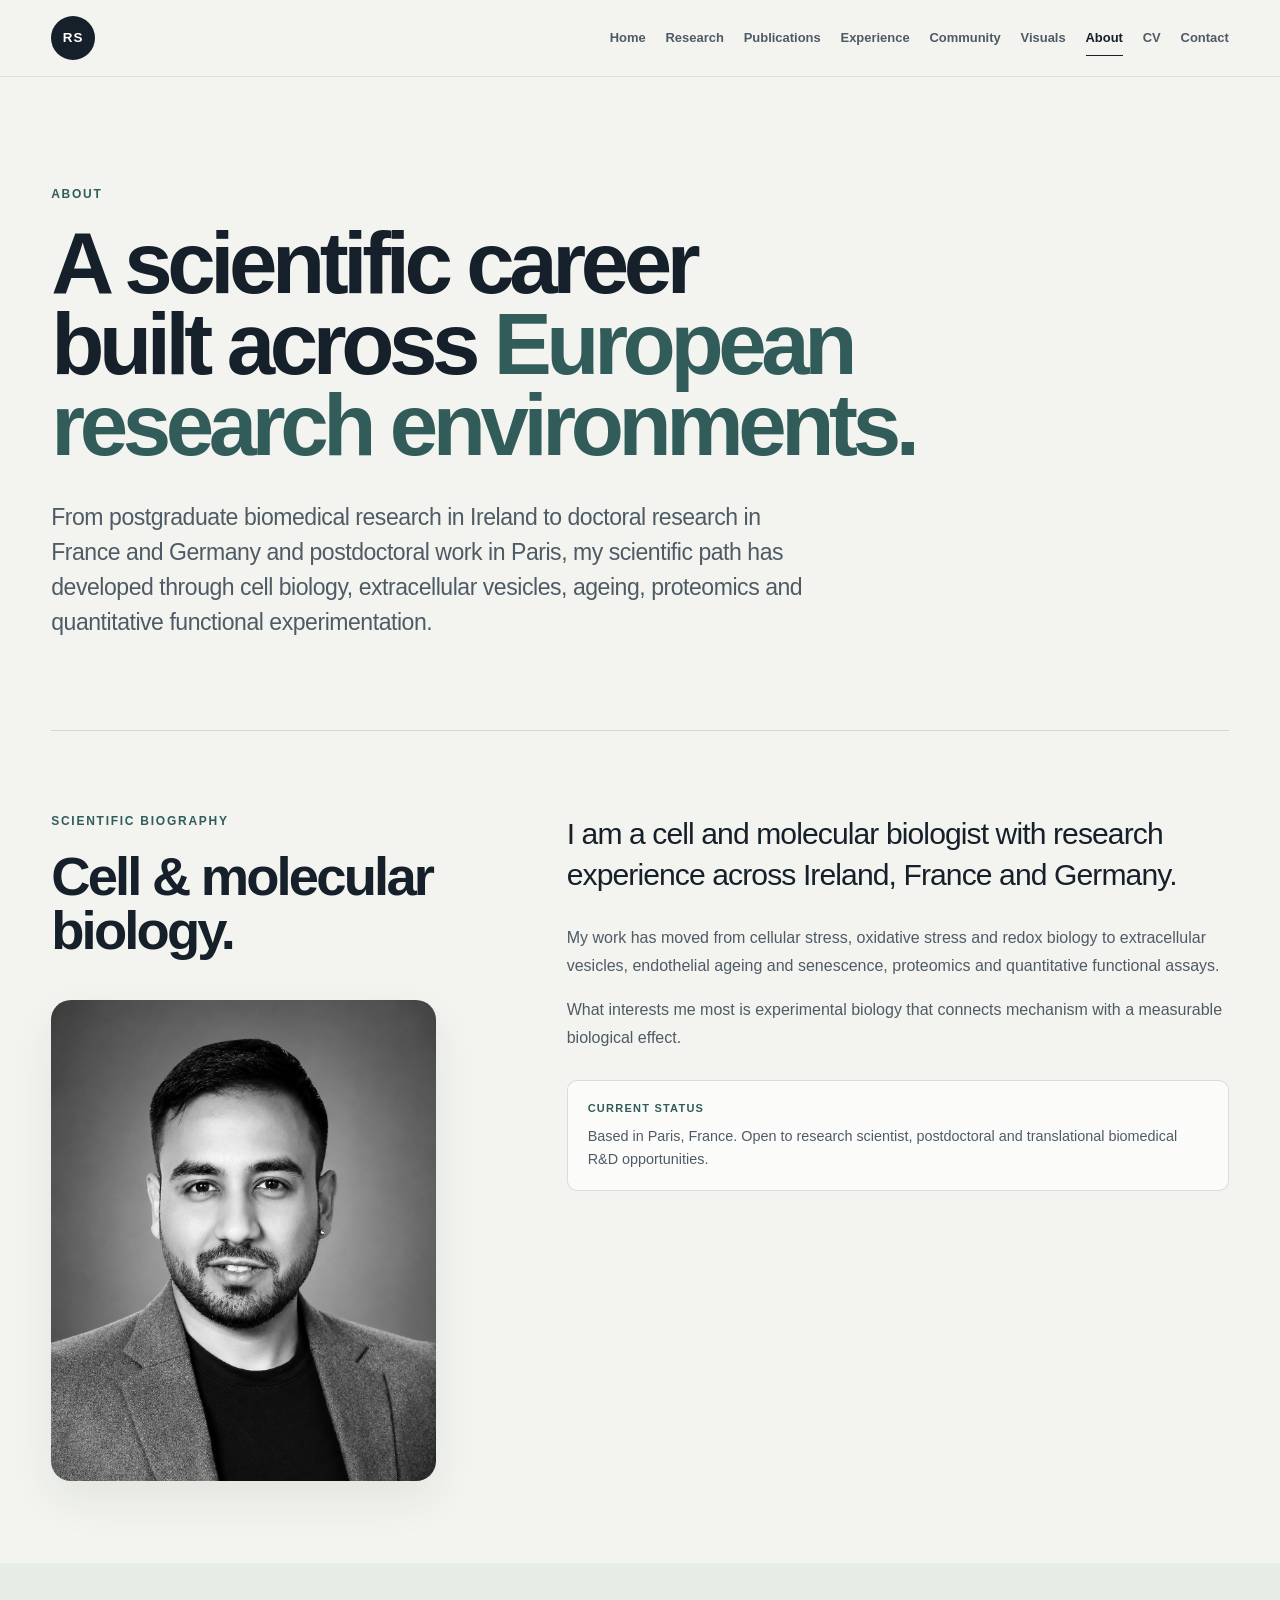
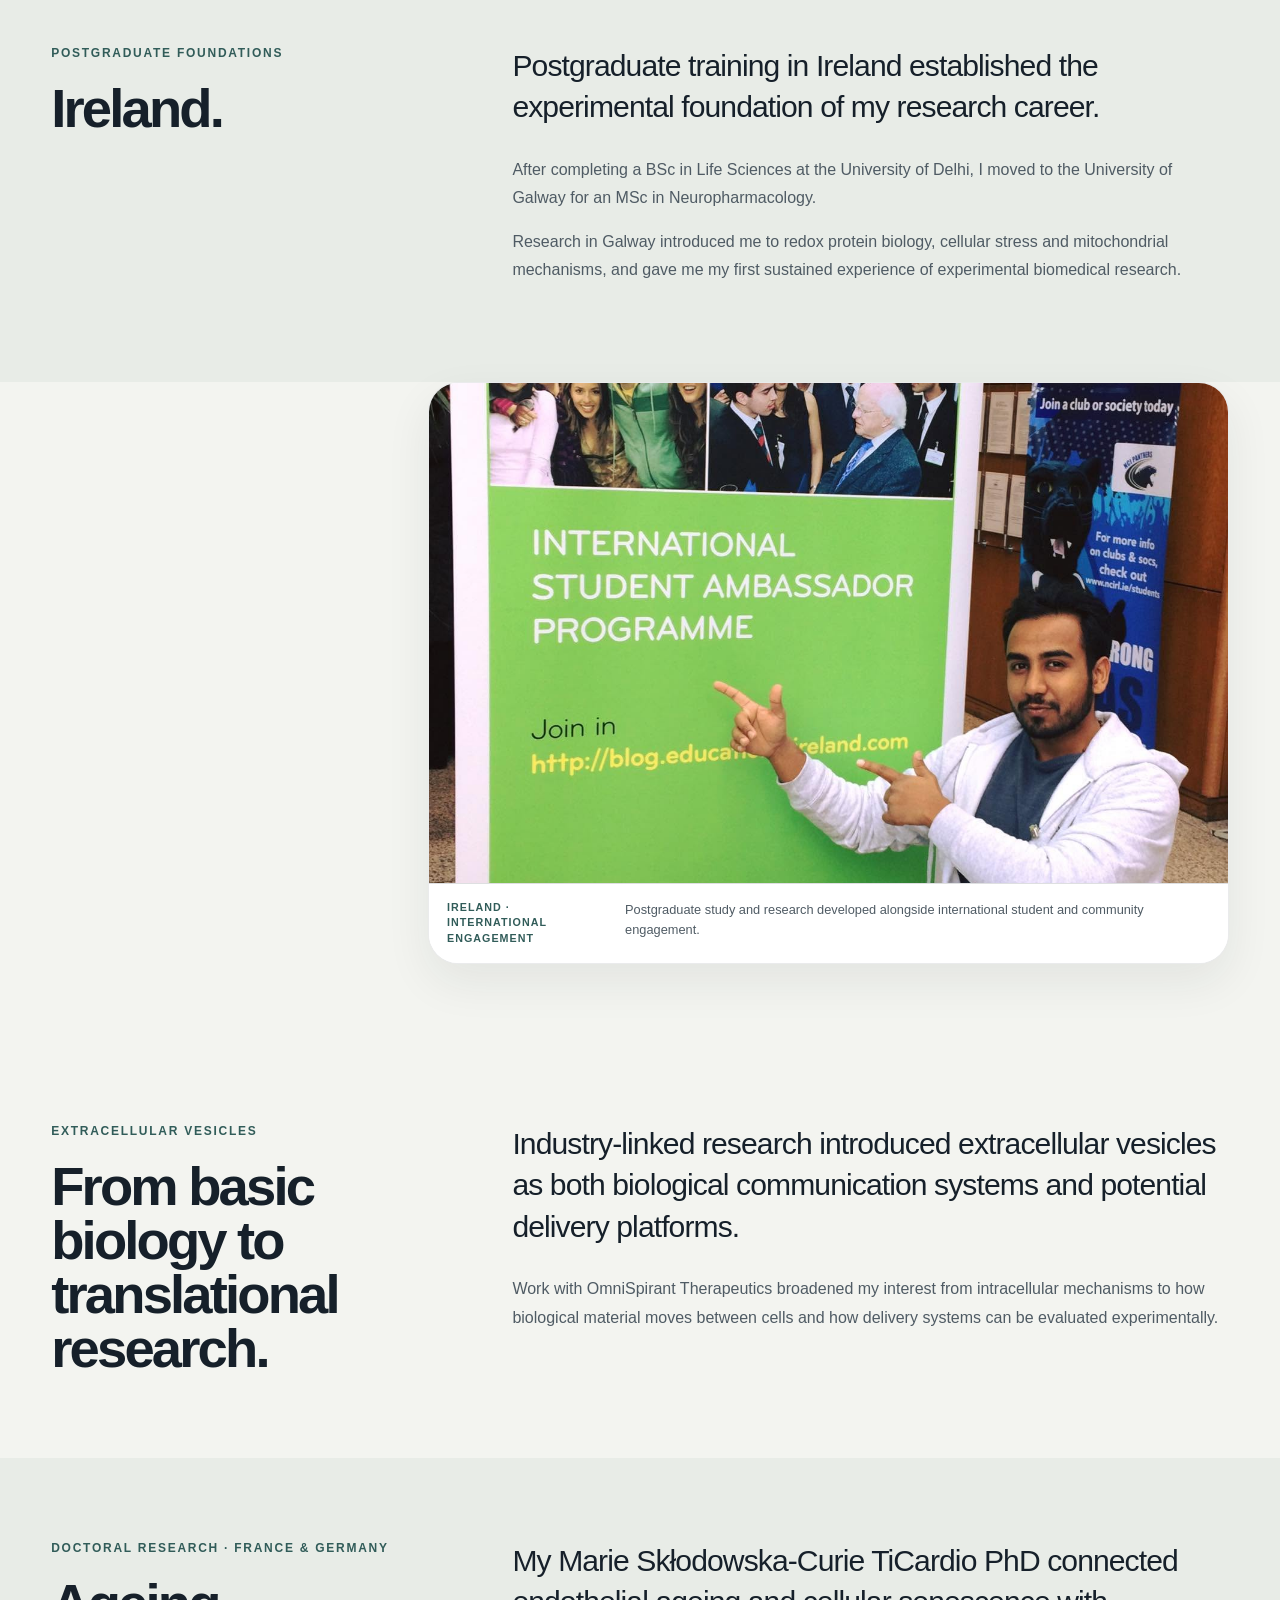
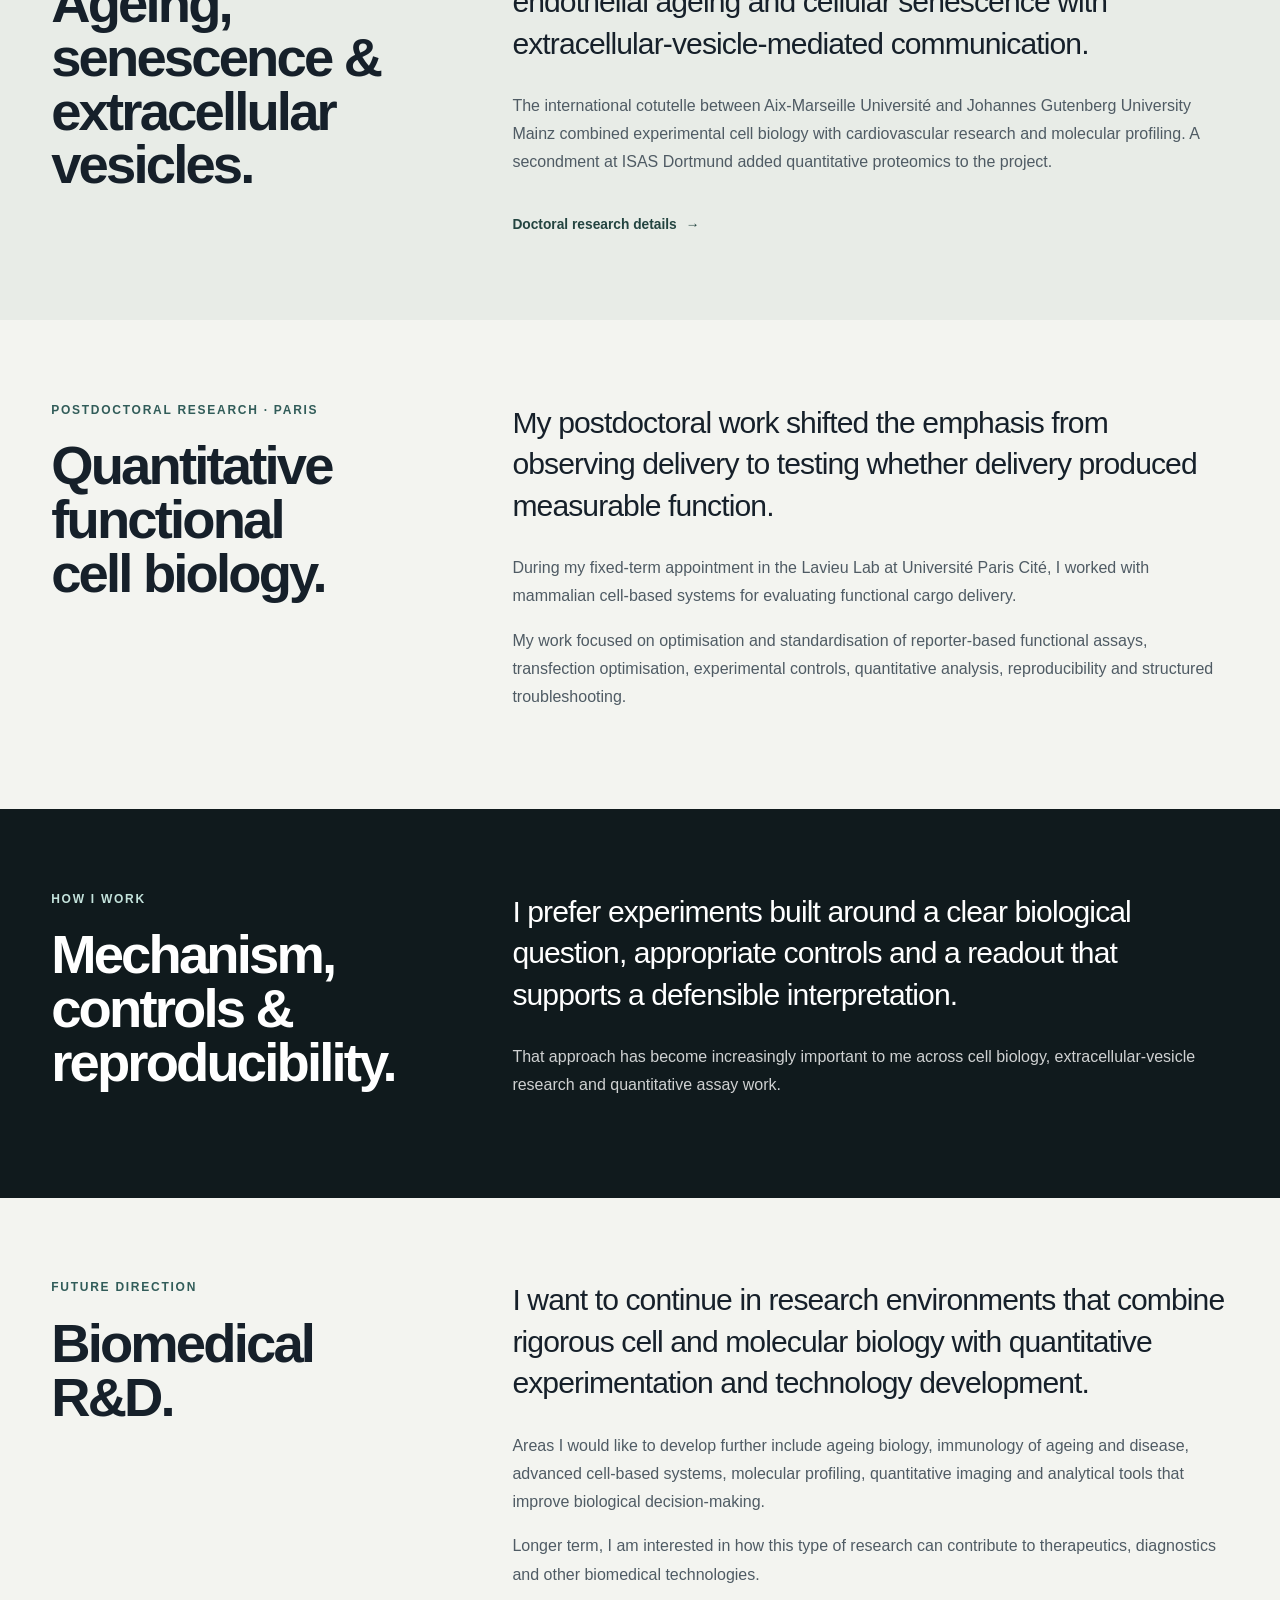
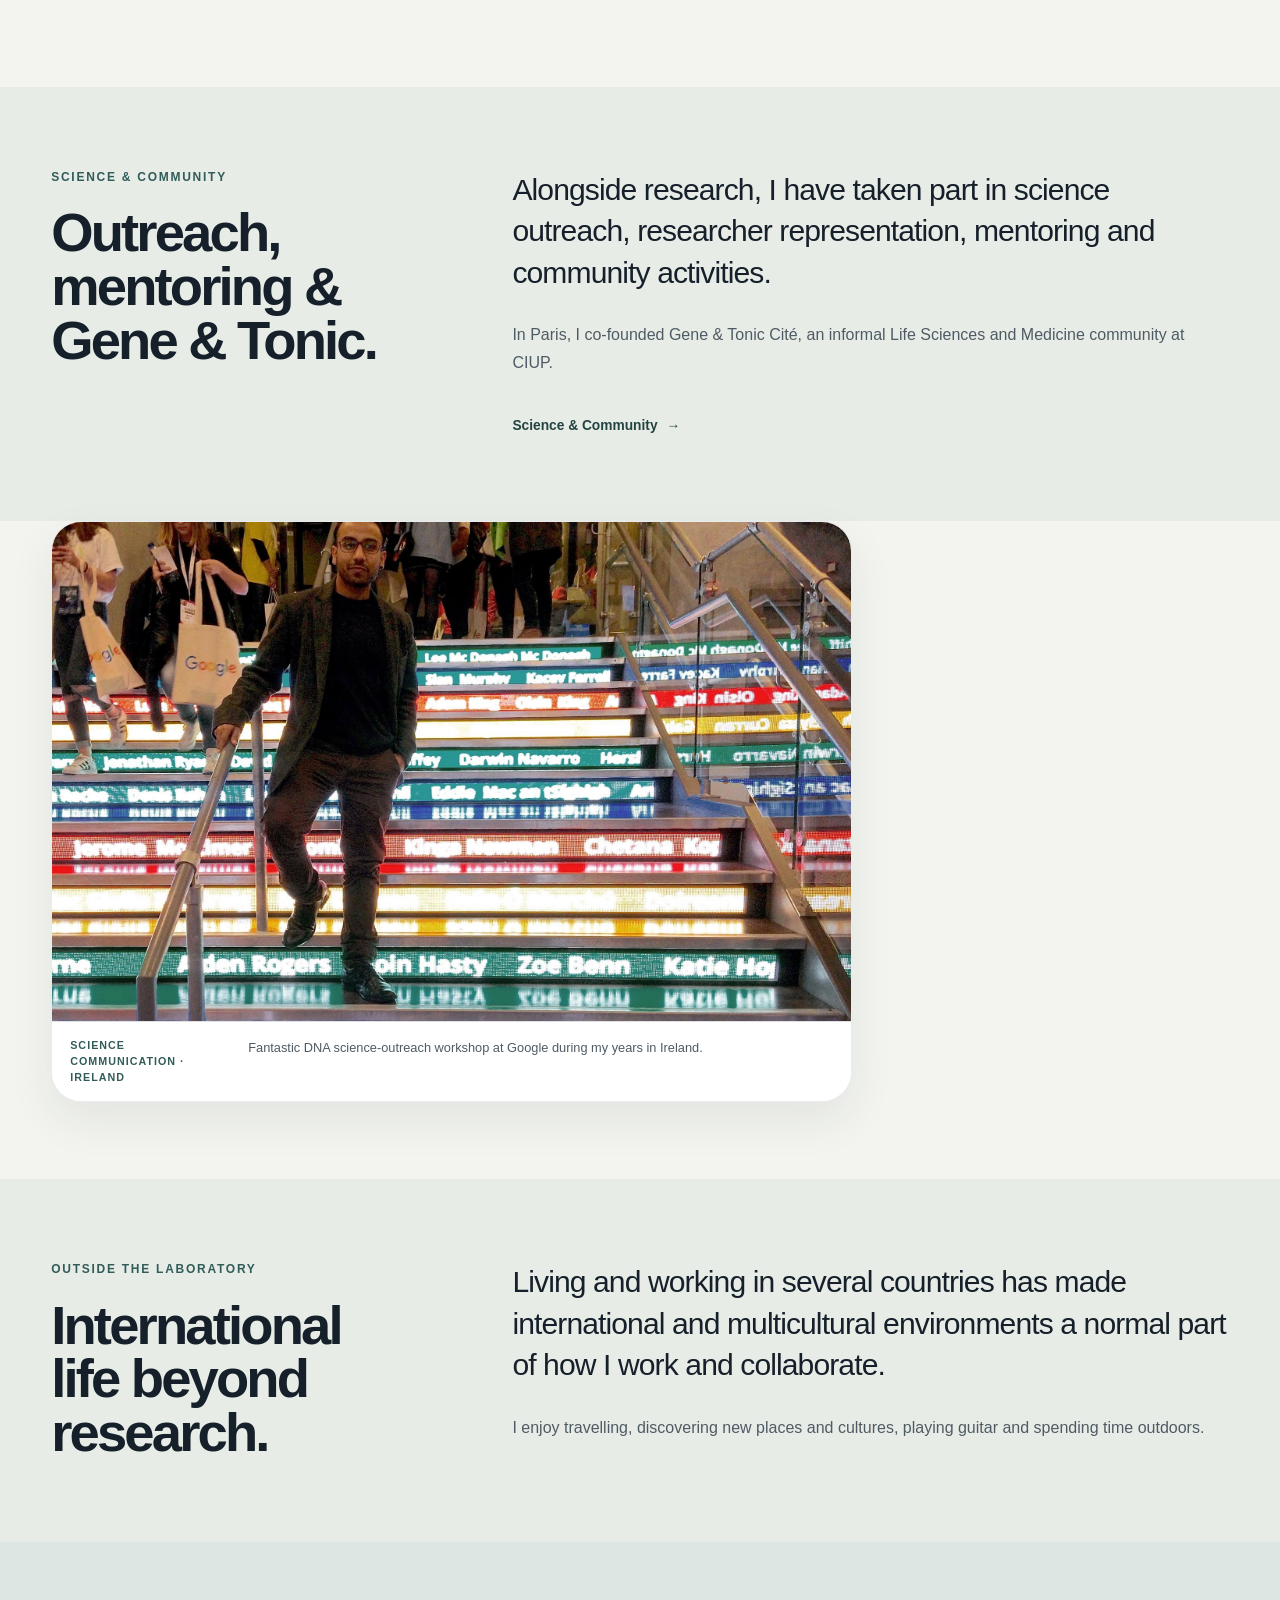
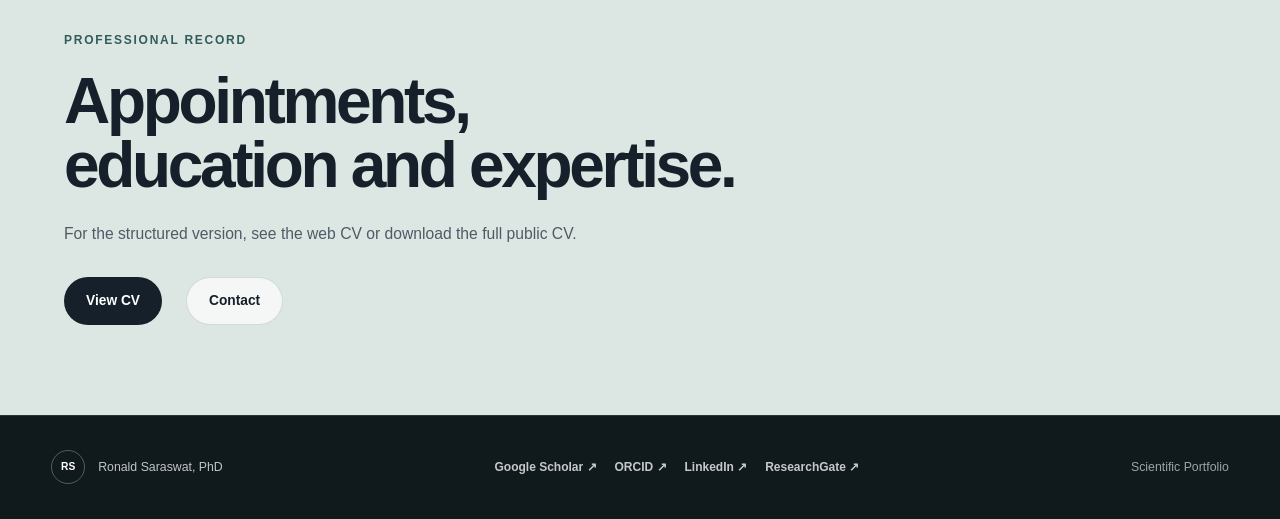
==== commit e2ac3fd5: "Add files via upload" ====
--- a/about/index.html
+++ b/about/index.html
@@ -5,28 +5,32 @@
     <meta name="viewport" content="width=device-width, initial-scale=1.0">
 
     <title>About | Ronald Saraswat, PhD</title>
-    <meta name="description" content="About Ronald Saraswat, PhD — a cell and molecular biologist whose research career developed across Ireland, France and Germany through redox biology, extracellular vesicles, endothelial ageing, proteomics and quantitative functional cell biology.">
+    <meta name="description" content="About Ronald Saraswat, PhD: redox biology, oxidative stress, extracellular vesicles, cellular ageing and senescence, proteomics and quantitative cell biology.">
     <meta name="author" content="Ronald Saraswat">
-    <meta name="robots" content="index, follow">
+    <meta name="robots" content="index, follow, max-image-preview:large, max-snippet:-1, max-video-preview:-1">
 
     <link rel="canonical" href="https://ronald.saraswatintegratedservices.com/about/">
     <link rel="icon" type="image/svg+xml" href="/assets/images/rs-favicon.svg">
 
     <meta property="og:type" content="profile">
     <meta property="og:title" content="About | Ronald Saraswat, PhD">
-    <meta property="og:description" content="Scientific biography of Ronald Saraswat, PhD — from postgraduate biomedical research in Ireland to doctoral and postdoctoral research in France and Germany.">
+    <meta property="og:description" content="Scientific biography spanning redox biology, oxidative stress, extracellular vesicles, cellular ageing and senescence, proteomics and quantitative cell biology.">
     <meta property="og:url" content="https://ronald.saraswatintegratedservices.com/about/">
     <meta property="og:site_name" content="Ronald Saraswat | Scientific Portfolio">
     <meta property="og:image" content="https://ronald.saraswatintegratedservices.com/assets/images/social-preview.png">
     <meta property="og:image:alt" content="Ronald Saraswat, PhD — Cell and Molecular Biologist">
+    <meta property="og:image:type" content="image/png">
+    <meta property="og:image:width" content="1200">
+    <meta property="og:image:height" content="630">
 
     <meta name="twitter:card" content="summary_large_image">
     <meta name="twitter:title" content="About | Ronald Saraswat, PhD">
-    <meta name="twitter:description" content="Scientific biography spanning redox biology, extracellular vesicles, ageing, proteomics and quantitative functional cell biology.">
+    <meta name="twitter:description" content="Scientific biography spanning redox biology, oxidative stress, extracellular vesicles, cellular ageing and senescence, proteomics and quantitative cell biology.">
     <meta name="twitter:image" content="https://ronald.saraswatintegratedservices.com/assets/images/social-preview.png">
+    <meta name="twitter:image:alt" content="About Ronald Saraswat, PhD — scientific biography">
 
     <meta name="theme-color" content="#f3f4f0">
-    <link rel="stylesheet" href="/css/style.css?v=18">
+    <link rel="stylesheet" href="/css/style.css">
 
     <script type="application/ld+json">
     {
@@ -42,7 +46,7 @@
         "jobTitle": "Cell & Molecular Biologist",
         "url": "https://ronald.saraswatintegratedservices.com/",
         "image": "https://ronald.saraswatintegratedservices.com/assets/images/ronald-saraswat-portrait.png",
-        "description": "Cell and molecular biologist with research experience in redox biology, extracellular vesicles, endothelial ageing, proteomics and quantitative functional cell biology.",
+        "description": "Cell and molecular biologist with research experience in redox biology, oxidative stress, extracellular vesicles, endothelial ageing and senescence, proteomics and quantitative functional cell biology.",
         "sameAs": [
           "https://orcid.org/0000-0003-4049-1273",
           "https://scholar.google.com/citations?hl=en&user=kAreFC8AAAAJ",
@@ -89,9 +93,9 @@
                 across <span>European research environments.</span>
             </h1>
             <p class="page-hero-intro">
-                From postgraduate biomedical research in Ireland to doctoral and
-                postdoctoral work in France and Germany, my scientific path has
-                developed through cell biology, extracellular vesicles, ageing,
+                From postgraduate biomedical research in Ireland to doctoral research
+                in France and Germany and postdoctoral work in Paris, my scientific
+                path has developed through cell biology, extracellular vesicles, ageing,
                 proteomics and quantitative functional experimentation.
             </p>
         </div>
@@ -123,14 +127,14 @@
                 </p>
 
                 <p>
-                    My work has moved from cellular stress and redox biology to
+                    My work has moved from cellular stress, oxidative stress and redox biology to
                     extracellular vesicles, endothelial ageing and senescence,
                     proteomics and quantitative functional assays.
                 </p>
 
                 <p>
-                    What interests me most is experimental biology that links
-                    mechanism to a measurable biological effect.
+                    What interests me most is experimental biology that connects
+                    mechanism with a measurable biological effect.
                 </p>
 
                 <div class="current-status">
@@ -411,7 +415,7 @@
     </div>
 
     <div class="footer-links">
-        <a href="https://scholar.google.com/citations?hl=en&user=kAreFC8AAAAJ" target="_blank" rel="noopener noreferrer">Google Scholar ↗</a>
+        <a href="https://scholar.google.com/citations?hl=en&amp;user=kAreFC8AAAAJ" target="_blank" rel="noopener noreferrer">Google Scholar ↗</a>
         <a href="https://orcid.org/0000-0003-4049-1273" target="_blank" rel="noopener noreferrer">ORCID ↗</a>
         <a href="https://www.linkedin.com/in/ronaldsaraswat" target="_blank" rel="noopener noreferrer">LinkedIn ↗</a>
         <a href="https://www.researchgate.net/profile/Ronald-Saraswat-2" target="_blank" rel="noopener noreferrer">ResearchGate ↗</a>
--- a/css/style.css
+++ b/css/style.css
@@ -1,7 +1,7 @@
 /* =========================================================
    RONALD SARASWAT — SCIENTIFIC PORTFOLIO
    FINAL MASTER STYLESHEET
-   Version 20
+   Version 23 — RECOVERED CONSOLIDATED MASTER
    August 2026
 ========================================================= */
 
@@ -5821,3 +5821,451 @@
     }
 
 }
+
+
+/* =========================================================
+   HOME + ABOUT FINAL PROPORTION PATCH
+   Append this block to the END of your existing style.css.
+========================================================= */
+
+
+/* HOME — ABOUT PORTRAIT */
+
+.home-about-grid {
+    align-items: start;
+}
+
+.home-about-heading {
+    min-width: 0;
+}
+
+.home-portrait {
+    width: min(100%, 390px);
+    margin: 42px 0 0;
+    overflow: hidden;
+    aspect-ratio: 4 / 5;
+    border-radius: var(--radius-medium);
+    background: var(--surface-soft);
+    box-shadow: var(--shadow);
+}
+
+.home-portrait img {
+    width: 100%;
+    height: 100%;
+    object-fit: cover;
+    object-position: center 32%;
+}
+
+
+/* HOME — COMMUNITY PHOTO
+   Wide photograph should read as a supporting visual, not a full-page block. */
+
+.home-community-photo {
+    width: min(100%, 1120px);
+    margin: 52px auto 0;
+    overflow: hidden;
+    aspect-ratio: 16 / 7.2;
+    border-radius: var(--radius-medium);
+    background: var(--surface);
+    box-shadow: var(--shadow);
+}
+
+.home-community-photo img {
+    width: 100%;
+    height: 100%;
+    object-fit: cover;
+    object-position: center 52%;
+}
+
+
+/* ABOUT — MAIN PORTRAIT
+   Prevent portrait from becoming a very tall column on iPad/desktop. */
+
+.about-portrait-final {
+    width: min(100%, 385px);
+    max-width: 385px;
+    margin-top: 42px;
+    aspect-ratio: 4 / 5;
+}
+
+.about-portrait-final img {
+    width: 100%;
+    height: 100%;
+    aspect-ratio: auto;
+    object-fit: cover;
+    object-position: center 30%;
+}
+
+
+/* ABOUT — EDITORIAL PHOTOGRAPHS
+   Keep them large enough to matter, but visibly secondary to the biography. */
+
+.about-editorial-final {
+    width: min(68%, 820px);
+}
+
+.about-editorial-final img {
+    aspect-ratio: 16 / 10;
+    object-fit: cover;
+}
+
+/* Student ambassador image is portrait-biased; contain subject without an oversized card. */
+.about-editorial-right.about-editorial-final img {
+    object-position: center 45%;
+}
+
+/* Google outreach photograph works better as a wider editorial crop. */
+.about-editorial-left.about-editorial-final img {
+    object-position: center 48%;
+}
+
+
+/* ABOUT — reduce unnecessary vertical separation around standalone images */
+
+.about-visual-break {
+    padding-bottom: clamp(62px, 6vw, 88px);
+}
+
+
+/* HOME/ABOUT — slightly tighten large-copy typography on tablets
+   to avoid text/image imbalance. */
+
+@media (max-width: 1050px) {
+    .home-portrait,
+    .about-portrait-final {
+        width: min(100%, 350px);
+    }
+
+    .home-community-photo {
+        aspect-ratio: 16 / 8;
+    }
+
+    .about-editorial-final {
+        width: min(76%, 760px);
+    }
+}
+
+
+@media (max-width: 900px) {
+    .home-portrait,
+    .about-portrait-final {
+        width: min(100%, 390px);
+        margin-left: auto;
+        margin-right: auto;
+    }
+
+    .home-community-photo {
+        width: 100%;
+        aspect-ratio: 16 / 9;
+    }
+
+    .about-editorial-final {
+        width: min(88%, 720px);
+    }
+}
+
+
+@media (max-width: 600px) {
+    .home-portrait,
+    .about-portrait-final {
+        width: 100%;
+        max-width: 360px;
+        aspect-ratio: 4 / 5;
+    }
+
+    .home-community-photo {
+        aspect-ratio: 4 / 3;
+        border-radius: 14px;
+    }
+
+    .about-editorial-final {
+        width: 100%;
+    }
+
+    .about-editorial-final img {
+        aspect-ratio: 4 / 3;
+    }
+
+    .about-visual-break {
+        padding-bottom: 54px;
+    }
+}
+
+
+/* =========================================================
+   V21 — FINAL MOBILE NAVIGATION
+   Editorial full-screen portfolio menu
+   Append at the absolute end of style.css
+========================================================= */
+
+@media (max-width: 1100px) {
+
+    .nav-container {
+        height: 70px;
+    }
+
+    .menu-toggle {
+        position: relative;
+        z-index: 1400;
+        width: auto;
+        height: 44px;
+        display: inline-flex;
+        align-items: center;
+        justify-content: flex-end;
+        gap: 11px;
+        padding: 0 2px 0 14px;
+        border: 0;
+        background: transparent;
+        color: var(--text-primary);
+        padding-right: 31px;
+    }
+
+    .menu-toggle::before {
+        content: "Menu";
+        color: var(--text-primary);
+        font-size: 0.76rem;
+        font-weight: 700;
+        letter-spacing: 0.07em;
+        text-transform: uppercase;
+        transition: color 180ms ease;
+    }
+
+    .menu-toggle span {
+        position: absolute;
+        right: 2px;
+        width: 21px;
+        height: 1.5px;
+        margin: 0;
+        background: var(--text-primary);
+        transform-origin: center;
+        transition:
+            transform 200ms ease,
+            opacity 180ms ease,
+            background 180ms ease;
+    }
+
+    .menu-toggle span:first-child {
+        top: 17px;
+    }
+
+    .menu-toggle span:last-child {
+        top: 25px;
+    }
+
+    .menu-toggle.active::before {
+        content: "Close";
+    }
+
+    .menu-toggle.active span:first-child {
+        top: 21px;
+        transform: rotate(45deg);
+    }
+
+    .menu-toggle.active span:last-child {
+        top: 21px;
+        transform: rotate(-45deg);
+    }
+
+    .site-nav {
+        position: fixed;
+        inset: 70px 0 0 0;
+        z-index: 1300;
+        width: 100%;
+        height: calc(100dvh - 70px);
+        display: flex;
+        flex-direction: column;
+        align-items: stretch;
+        justify-content: flex-start;
+        gap: 0;
+        padding:
+            clamp(30px, 6vh, 62px)
+            max(5%, calc((100vw - 900px) / 2))
+            46px;
+        overflow-y: auto;
+        overscroll-behavior: contain;
+        background: rgba(243, 244, 240, 0.985);
+        backdrop-filter: blur(22px);
+        -webkit-backdrop-filter: blur(22px);
+        transform: translateX(100%);
+        visibility: hidden;
+        transition:
+            transform 260ms cubic-bezier(0.22, 1, 0.36, 1),
+            visibility 260ms;
+        counter-reset: portfolio-nav;
+    }
+
+    .site-nav.open {
+        transform: translateX(0);
+        visibility: visible;
+    }
+
+    .site-nav a {
+        counter-increment: portfolio-nav;
+        position: relative;
+        width: 100%;
+        display: grid;
+        grid-template-columns: 42px minmax(0, 1fr) auto;
+        align-items: center;
+        gap: 16px;
+        padding: 15px 0;
+        border-bottom: 1px solid var(--border);
+        color: var(--text-primary);
+        font-size: clamp(1.45rem, 4.2vw, 2.25rem);
+        font-weight: 600;
+        line-height: 1.1;
+        letter-spacing: -0.035em;
+        white-space: normal;
+        transition:
+            color 180ms ease,
+            padding-left 180ms ease;
+    }
+
+    .site-nav a::before {
+        content: counter(portfolio-nav, decimal-leading-zero);
+        color: var(--accent);
+        font-size: 0.66rem;
+        font-weight: 760;
+        line-height: 1;
+        letter-spacing: 0.07em;
+    }
+
+    .site-nav a::after {
+        content: "↗";
+        position: static;
+        width: auto;
+        height: auto;
+        display: block;
+        background: none;
+        color: rgba(49, 92, 89, 0.52);
+        font-size: 0.9rem;
+        font-weight: 500;
+        transform: none;
+        transition:
+            transform 180ms ease,
+            color 180ms ease;
+    }
+
+    .site-nav a:hover,
+    .site-nav a:focus-visible {
+        padding-left: 5px;
+        color: var(--accent-dark);
+    }
+
+    .site-nav a:hover::after,
+    .site-nav a:focus-visible::after {
+        transform: translate(3px, -2px);
+        color: var(--accent);
+    }
+
+    .site-nav a[aria-current="page"] {
+        color: var(--accent-dark);
+        font-weight: 700;
+    }
+
+    .site-nav a[aria-current="page"]::before {
+        color: var(--text-primary);
+    }
+
+    .site-nav a[aria-current="page"]::after {
+        transform: none;
+    }
+}
+
+@media (max-width: 600px) {
+
+    .nav-container {
+        width: 90%;
+    }
+
+    .site-nav {
+        padding: 26px 5% 38px;
+    }
+
+    .site-nav a {
+        grid-template-columns: 34px minmax(0, 1fr) auto;
+        gap: 11px;
+        padding: 14px 0;
+        font-size: clamp(1.35rem, 7vw, 1.78rem);
+    }
+
+    .site-nav a::before {
+        font-size: 0.61rem;
+    }
+
+    .menu-toggle::before {
+        font-size: 0.7rem;
+    }
+}
+
+@media (max-width: 950px) and (max-height: 600px) {
+
+    .site-nav {
+        padding-top: 18px;
+    }
+
+    .site-nav a {
+        padding: 10px 0;
+        font-size: clamp(1.12rem, 4.6vh, 1.45rem);
+    }
+}
+
+
+/* =========================================================
+   V22 — FINAL CTA SPACING + HOME COMMUNITY IMAGE LOCK
+========================================================= */
+
+.hero-actions {
+    display: flex;
+    flex-wrap: wrap;
+    align-items: center;
+    column-gap: 24px !important;
+    row-gap: 14px !important;
+}
+
+.home-community-photo {
+    width: min(100%, 1120px);
+    margin: 52px auto 0;
+    overflow: hidden;
+    aspect-ratio: 16 / 7.2;
+    border-radius: var(--radius-medium);
+    background: var(--surface);
+    box-shadow: var(--shadow);
+}
+
+.home-community-photo img {
+    width: 100%;
+    height: 100%;
+    object-fit: cover;
+    object-position: center 50%;
+}
+
+@media (max-width: 900px) {
+    .hero-actions {
+        column-gap: 20px !important;
+        row-gap: 12px !important;
+    }
+
+    .home-community-photo {
+        width: 100%;
+        aspect-ratio: 16 / 9;
+    }
+}
+
+@media (max-width: 600px) {
+    .hero-actions {
+        width: 100%;
+        display: grid;
+        grid-template-columns: 1fr;
+        gap: 12px !important;
+    }
+
+    .hero-actions .button {
+        width: 100%;
+        min-width: 0;
+    }
+
+    .home-community-photo {
+        aspect-ratio: 4 / 3;
+        border-radius: 14px;
+    }
+}
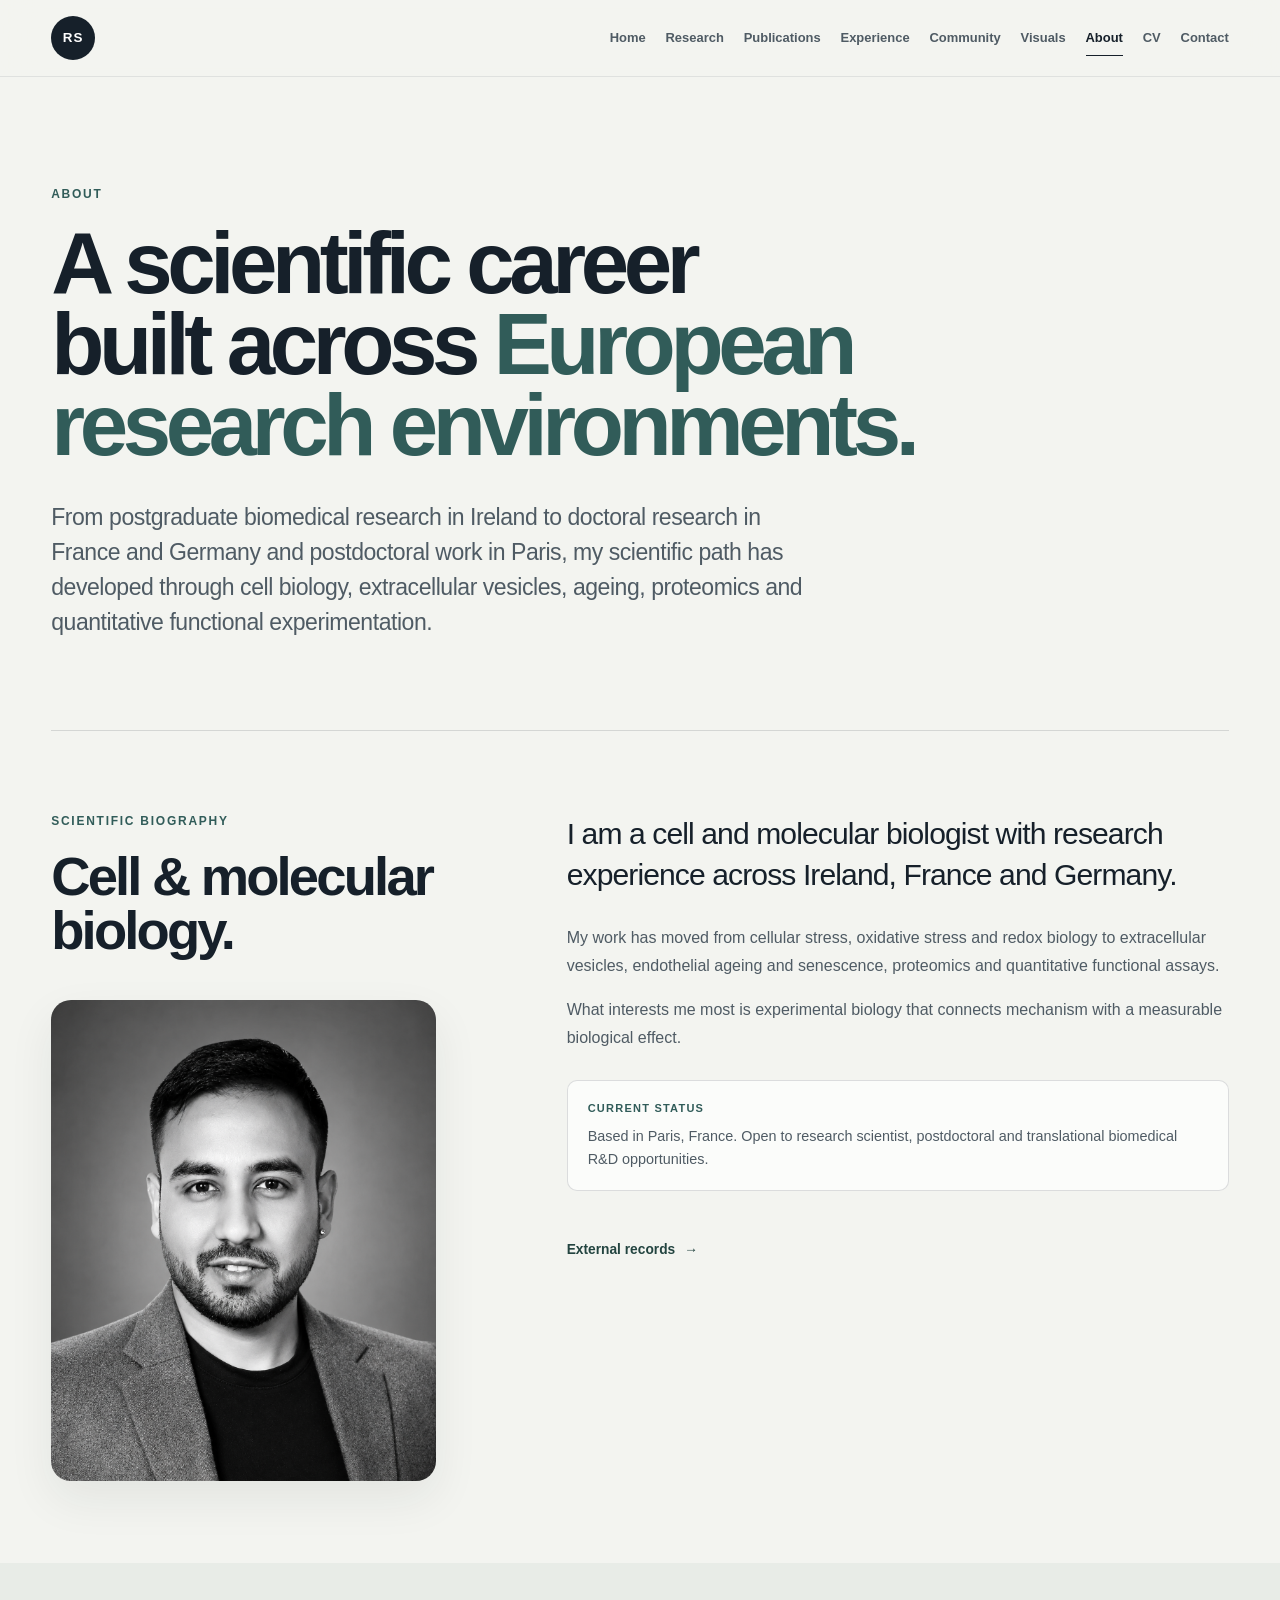
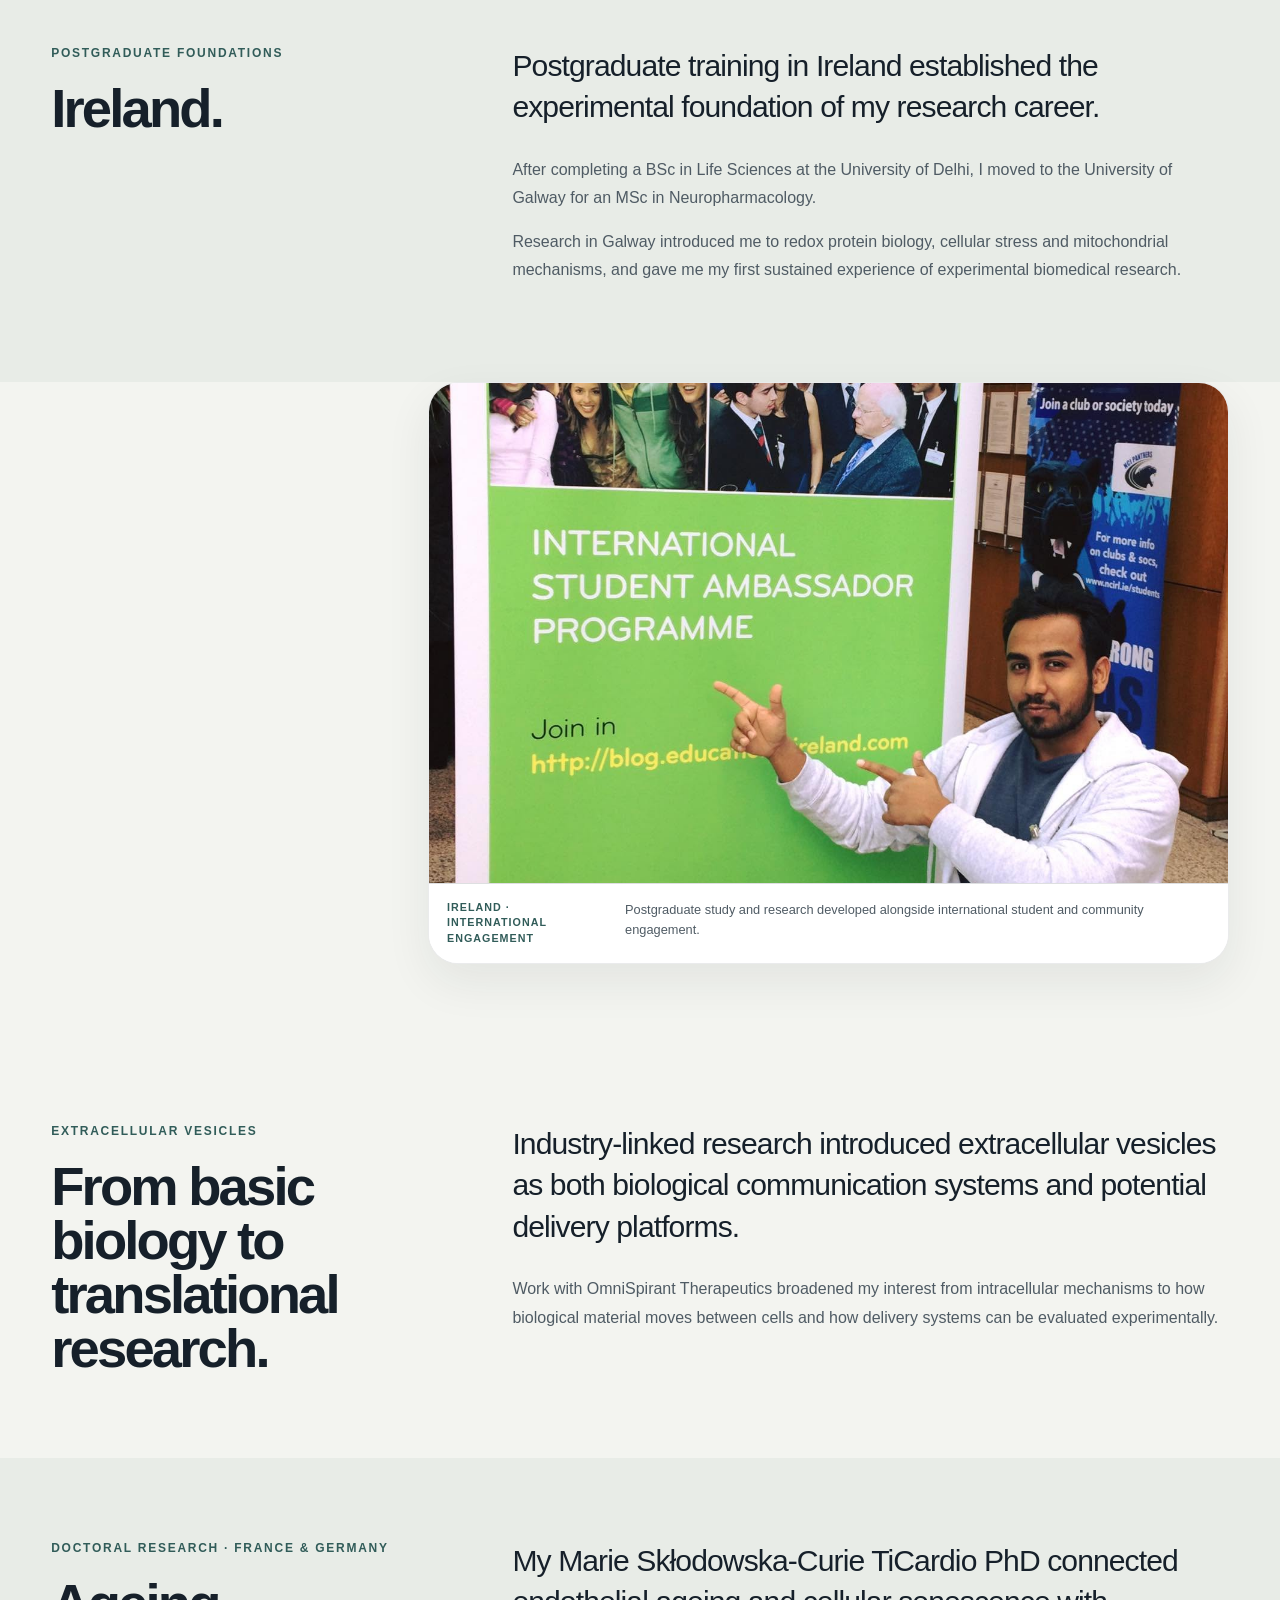
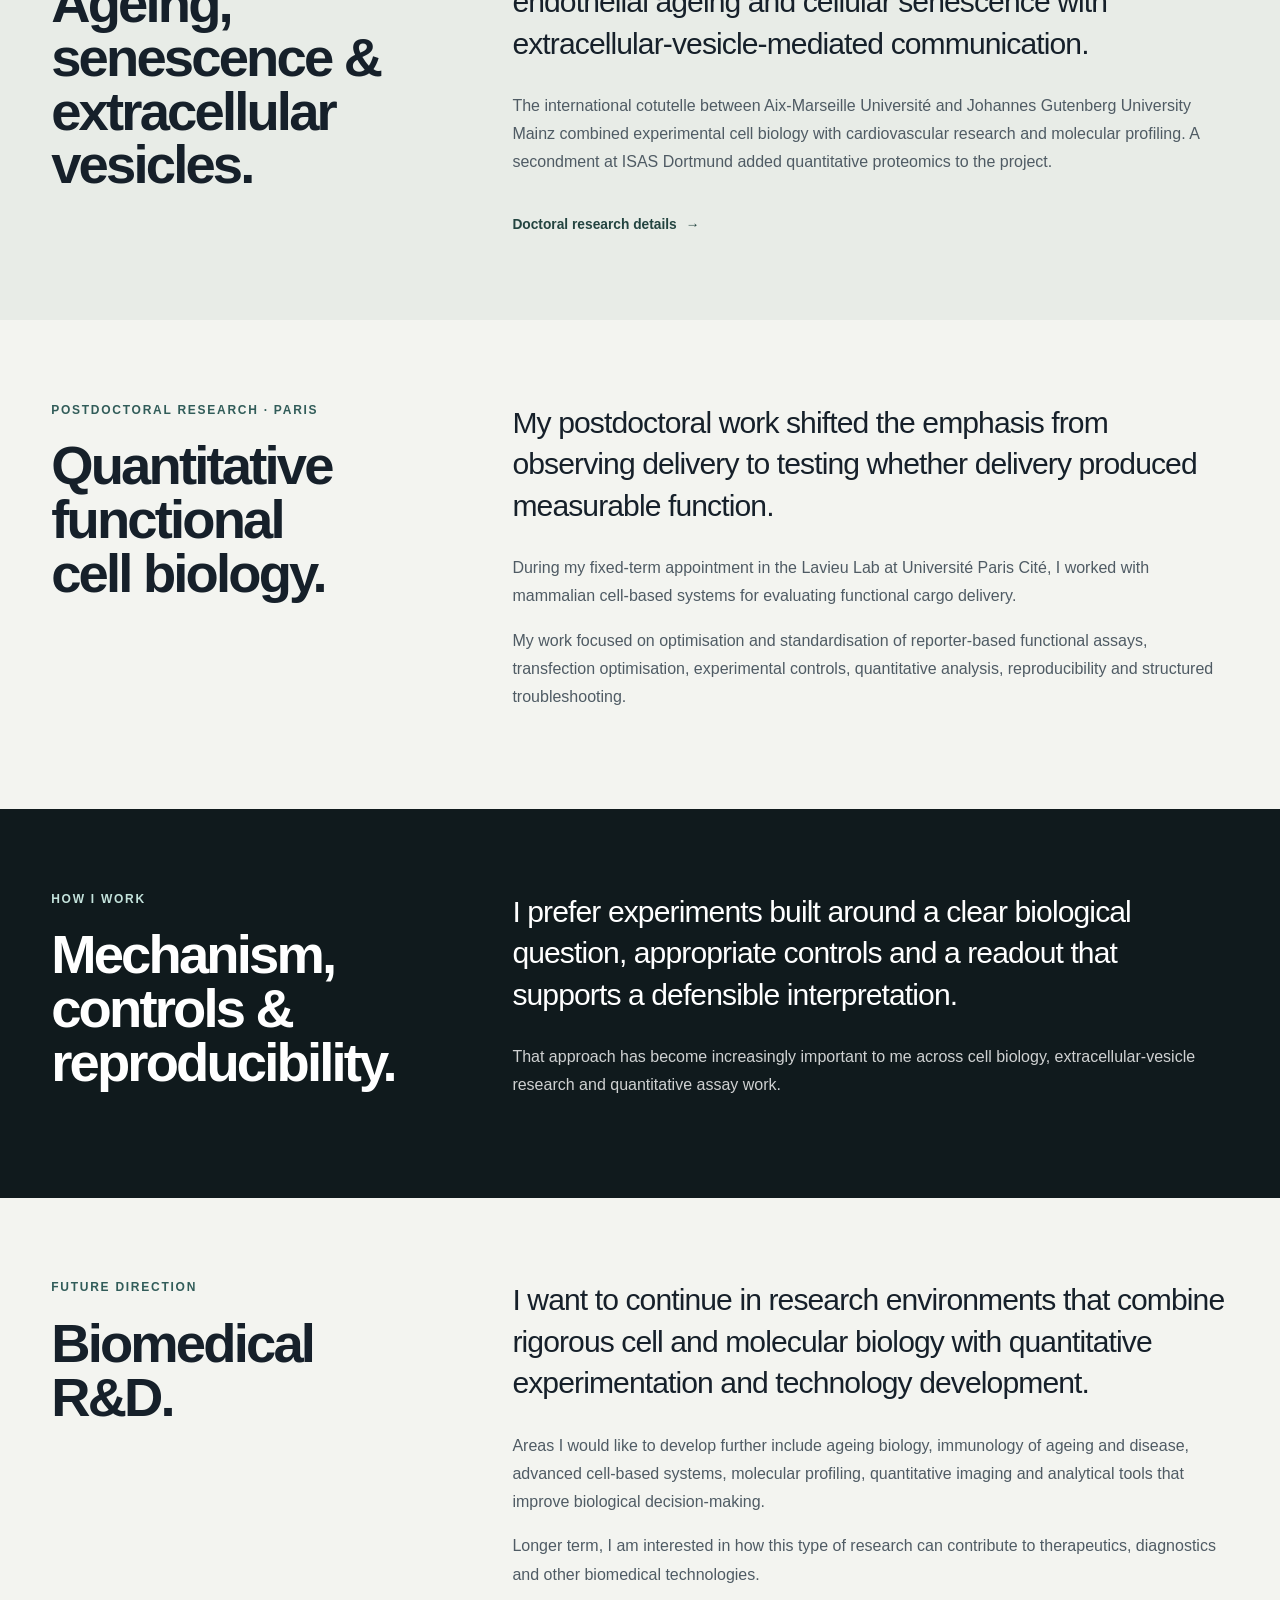
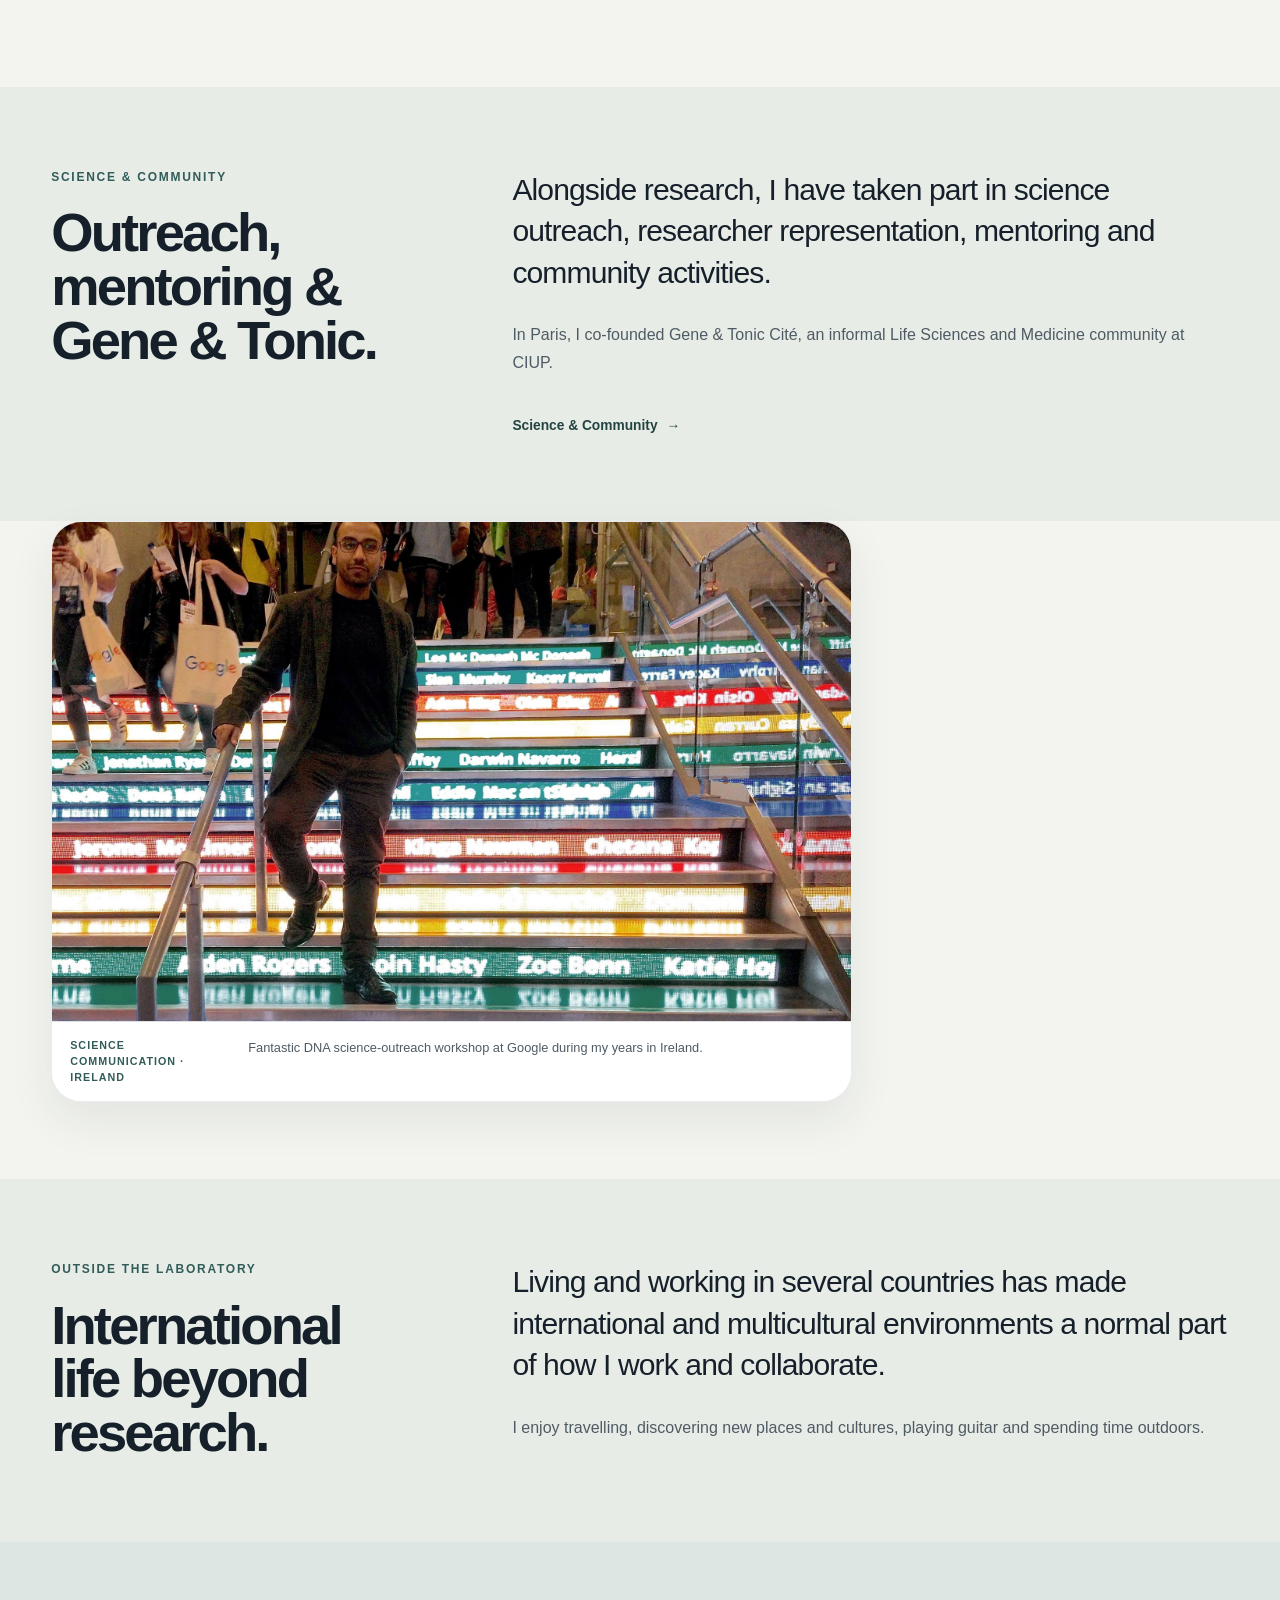
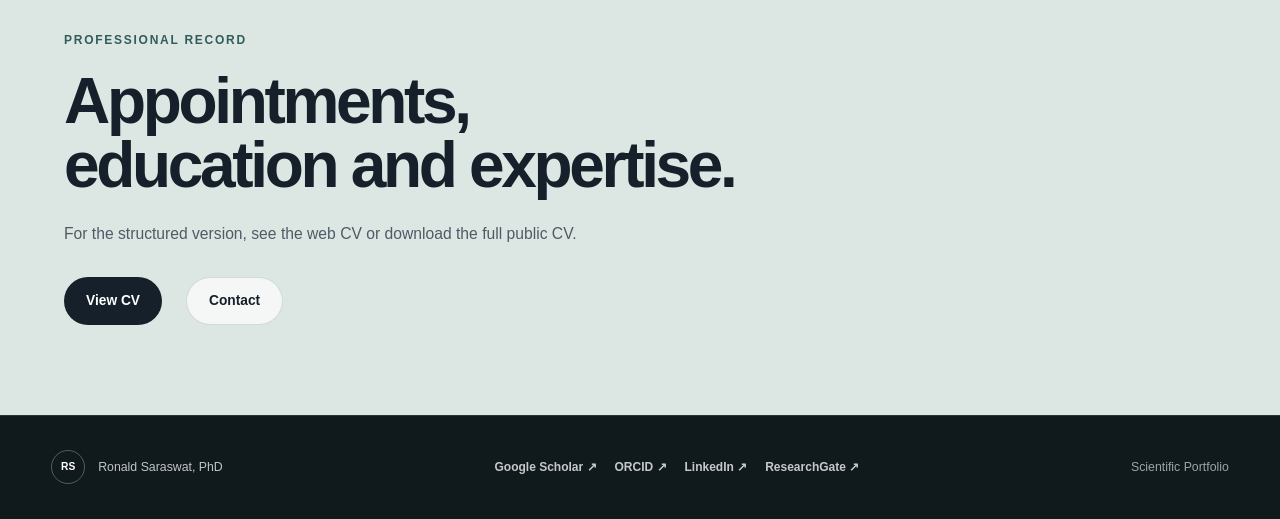
==== commit a5becdf4: "Add files via upload" ====
--- a/about/index.html
+++ b/about/index.html
@@ -144,6 +144,10 @@
                         postdoctoral and translational biomedical R&amp;D opportunities.
                     </p>
                 </div>
+
+                <a class="text-action" href="/mentions/">
+                    External records <span aria-hidden="true">→</span>
+                </a>
             </div>
 
         </div>
--- a/css/style.css
+++ b/css/style.css
@@ -1,7 +1,7 @@
 /* =========================================================
    RONALD SARASWAT — SCIENTIFIC PORTFOLIO
    FINAL MASTER STYLESHEET
-   Version 23 — RECOVERED CONSOLIDATED MASTER
+   Version 25 — CONSOLIDATED MASTER + EXTERNAL MENTIONS
    August 2026
 ========================================================= */
 
@@ -6269,3 +6269,380 @@
         border-radius: 14px;
     }
 }
+/* =========================================================
+   V25 — EXTERNAL MENTIONS PAGE
+   Editorial third-party record grid
+========================================================= */
+
+.mentions-page-hero .page-hero-intro {
+    max-width: 820px;
+}
+
+.mentions-intro-section {
+    padding-bottom: clamp(64px, 6vw, 88px);
+}
+
+.mentions-records-section {
+    overflow: hidden;
+}
+
+.mentions-grid {
+    width: min(92%, var(--content-width));
+    margin: clamp(42px, 5vw, 64px) auto 0;
+    display: grid;
+    grid-template-columns: repeat(2, minmax(0, 1fr));
+    gap: 18px;
+}
+
+.mention-card {
+    min-width: 0;
+    min-height: 390px;
+    display: flex;
+    flex-direction: column;
+    padding: clamp(26px, 3vw, 36px);
+    border: 1px solid var(--border-soft);
+    border-radius: var(--radius-medium);
+    background: rgba(255, 255, 255, 0.76);
+    box-shadow: 0 14px 34px rgba(21, 36, 38, 0.045);
+    transition:
+        transform 180ms ease,
+        box-shadow 180ms ease,
+        border-color 180ms ease,
+        background 180ms ease;
+}
+
+.mention-card:hover {
+    transform: translateY(-3px);
+    border-color: rgba(49, 92, 89, 0.22);
+    background: rgba(255, 255, 255, 0.96);
+    box-shadow: 0 20px 42px rgba(21, 36, 38, 0.075);
+}
+
+.mention-card-meta {
+    display: grid;
+    grid-template-columns: 50px minmax(0, 1fr);
+    align-items: center;
+    gap: 14px;
+    padding-bottom: 22px;
+    border-bottom: 1px solid var(--border-soft);
+}
+
+.mention-source-mark {
+    width: 50px;
+    height: 50px;
+    display: inline-flex;
+    align-items: center;
+    justify-content: center;
+    border-radius: 50%;
+    background: var(--accent-soft);
+    color: var(--accent-dark);
+    font-size: 0.68rem;
+    font-weight: 800;
+    line-height: 1;
+    letter-spacing: 0.055em;
+    text-align: center;
+}
+
+.mention-source,
+.mention-date {
+    display: block;
+}
+
+.mention-source {
+    color: var(--text-primary);
+    font-size: 0.84rem;
+    font-weight: 720;
+    line-height: 1.42;
+}
+
+.mention-date {
+    margin-top: 3px;
+    color: var(--text-muted);
+    font-size: 0.73rem;
+    font-weight: 560;
+    line-height: 1.45;
+}
+
+.mention-card-body {
+    flex: 1;
+    padding: 26px 0 28px;
+}
+
+.mention-category {
+    display: inline-flex;
+    align-items: center;
+    min-height: 27px;
+    margin-bottom: 18px;
+    padding: 5px 9px;
+    border: 1px solid rgba(49, 92, 89, 0.16);
+    border-radius: 999px;
+    background: rgba(220, 231, 227, 0.52);
+    color: var(--accent-dark);
+    font-size: 0.63rem;
+    font-weight: 780;
+    line-height: 1;
+    letter-spacing: 0.065em;
+    text-transform: uppercase;
+}
+
+.mention-card h3 {
+    max-width: 570px;
+    margin: 0 0 16px;
+    color: var(--text-primary);
+    font-size: clamp(1.35rem, 2.2vw, 1.95rem);
+    font-weight: 620;
+    line-height: 1.14;
+    letter-spacing: -0.035em;
+}
+
+.mention-card-body p {
+    max-width: 620px;
+    margin: 0;
+    color: var(--text-secondary);
+    font-size: 0.91rem;
+    line-height: 1.72;
+}
+
+.mention-link {
+    width: 100%;
+    display: flex;
+    align-items: center;
+    justify-content: space-between;
+    gap: 16px;
+    padding-top: 18px;
+    border-top: 1px solid var(--border-soft);
+    color: var(--accent-dark);
+    font-size: 0.78rem;
+    font-weight: 760;
+    letter-spacing: 0.02em;
+}
+
+.mention-link span {
+    display: inline-block;
+    transition: transform 180ms ease;
+}
+
+.mention-card:hover .mention-link span,
+.mention-link:focus-visible span {
+    transform: translate(3px, -2px);
+}
+
+.mention-card-featured {
+    grid-column: 1 / -1;
+    min-height: 350px;
+    background: var(--dark);
+    border-color: rgba(255, 255, 255, 0.11);
+    box-shadow: var(--shadow-strong);
+}
+
+.mention-card-featured:hover {
+    background: var(--dark-soft);
+    border-color: rgba(167, 206, 196, 0.26);
+    box-shadow: 0 30px 68px rgba(16, 26, 29, 0.18);
+}
+
+.mention-card-featured .mention-card-meta {
+    border-bottom-color: rgba(255, 255, 255, 0.13);
+}
+
+.mention-card-featured .mention-source-mark {
+    background: rgba(167, 206, 196, 0.14);
+    color: var(--publication-accent-light);
+}
+
+.mention-card-featured .mention-source,
+.mention-card-featured h3 {
+    color: #ffffff;
+}
+
+.mention-card-featured .mention-date {
+    color: rgba(255, 255, 255, 0.60);
+}
+
+.mention-card-featured .mention-category {
+    border-color: rgba(167, 206, 196, 0.24);
+    background: rgba(167, 206, 196, 0.10);
+    color: var(--publication-accent-light);
+}
+
+.mention-card-featured .mention-card-body p {
+    color: rgba(255, 255, 255, 0.78);
+}
+
+.mention-card-featured .mention-link {
+    border-top-color: rgba(255, 255, 255, 0.13);
+    color: var(--publication-accent-light);
+}
+
+.mention-context-list {
+    margin-top: 34px;
+    border-top: 1px solid var(--border);
+}
+
+.mention-context-item {
+    position: relative;
+    display: grid;
+    grid-template-columns: minmax(150px, 0.52fr) minmax(0, 1.35fr) auto;
+    column-gap: 28px;
+    row-gap: 7px;
+    align-items: start;
+    padding: 22px 0;
+    border-bottom: 1px solid var(--border);
+    transition: padding-left 180ms ease;
+}
+
+.mention-context-item:hover,
+.mention-context-item:focus-visible {
+    padding-left: 6px;
+}
+
+.mention-context-item > span {
+    grid-column: 1;
+    grid-row: 1;
+    color: var(--accent-dark);
+    font-size: 0.72rem;
+    font-weight: 760;
+    line-height: 1.45;
+    letter-spacing: 0.045em;
+    text-transform: uppercase;
+}
+
+.mention-context-item > strong {
+    grid-column: 2;
+    grid-row: 1;
+    color: var(--text-primary);
+    font-size: 0.98rem;
+    font-weight: 700;
+    line-height: 1.48;
+}
+
+.mention-context-item > p {
+    grid-column: 2;
+    grid-row: 2;
+    margin: 0;
+    color: var(--text-secondary);
+    font-size: 0.86rem;
+    line-height: 1.62;
+}
+
+.mention-context-item > em {
+    grid-column: 3;
+    grid-row: 1 / span 2;
+    align-self: center;
+    color: var(--accent-dark);
+    font-size: 0.75rem;
+    font-style: normal;
+    font-weight: 730;
+    white-space: nowrap;
+}
+
+.mentions-method-section .large-copy {
+    color: rgba(255, 255, 255, 0.94);
+}
+
+.mentions-method-section .section-content > p:not(.large-copy) {
+    color: rgba(255, 255, 255, 0.72);
+}
+
+@media (max-width: 900px) {
+    .mentions-grid {
+        width: min(90%, var(--content-width));
+        grid-template-columns: 1fr;
+        gap: 14px;
+    }
+
+    .mention-card,
+    .mention-card-featured {
+        grid-column: auto;
+        min-height: 0;
+    }
+
+    .mention-context-item {
+        grid-template-columns: minmax(120px, 0.45fr) minmax(0, 1.55fr);
+        column-gap: 20px;
+    }
+
+    .mention-context-item > em {
+        grid-column: 2;
+        grid-row: 3;
+        justify-self: start;
+        margin-top: 4px;
+    }
+}
+
+@media (max-width: 600px) {
+    .mentions-grid {
+        width: 90%;
+        margin-top: 34px;
+    }
+
+    .mention-card {
+        padding: 24px 22px;
+        border-radius: 16px;
+    }
+
+    .mention-card-meta {
+        grid-template-columns: 44px minmax(0, 1fr);
+        gap: 12px;
+        padding-bottom: 18px;
+    }
+
+    .mention-source-mark {
+        width: 44px;
+        height: 44px;
+        font-size: 0.62rem;
+    }
+
+    .mention-source {
+        font-size: 0.79rem;
+    }
+
+    .mention-date {
+        font-size: 0.69rem;
+    }
+
+    .mention-card-body {
+        padding: 22px 0 24px;
+    }
+
+    .mention-category {
+        margin-bottom: 15px;
+    }
+
+    .mention-card h3 {
+        font-size: 1.36rem;
+    }
+
+    .mention-card-body p {
+        font-size: 0.87rem;
+    }
+
+    .mention-context-list {
+        margin-top: 26px;
+    }
+
+    .mention-context-item {
+        display: block;
+        padding: 20px 0;
+    }
+
+    .mention-context-item > span,
+    .mention-context-item > strong,
+    .mention-context-item > p,
+    .mention-context-item > em {
+        display: block;
+    }
+
+    .mention-context-item > strong {
+        margin-top: 8px;
+    }
+
+    .mention-context-item > p {
+        margin-top: 8px;
+    }
+
+    .mention-context-item > em {
+        margin-top: 12px;
+    }
+}
+
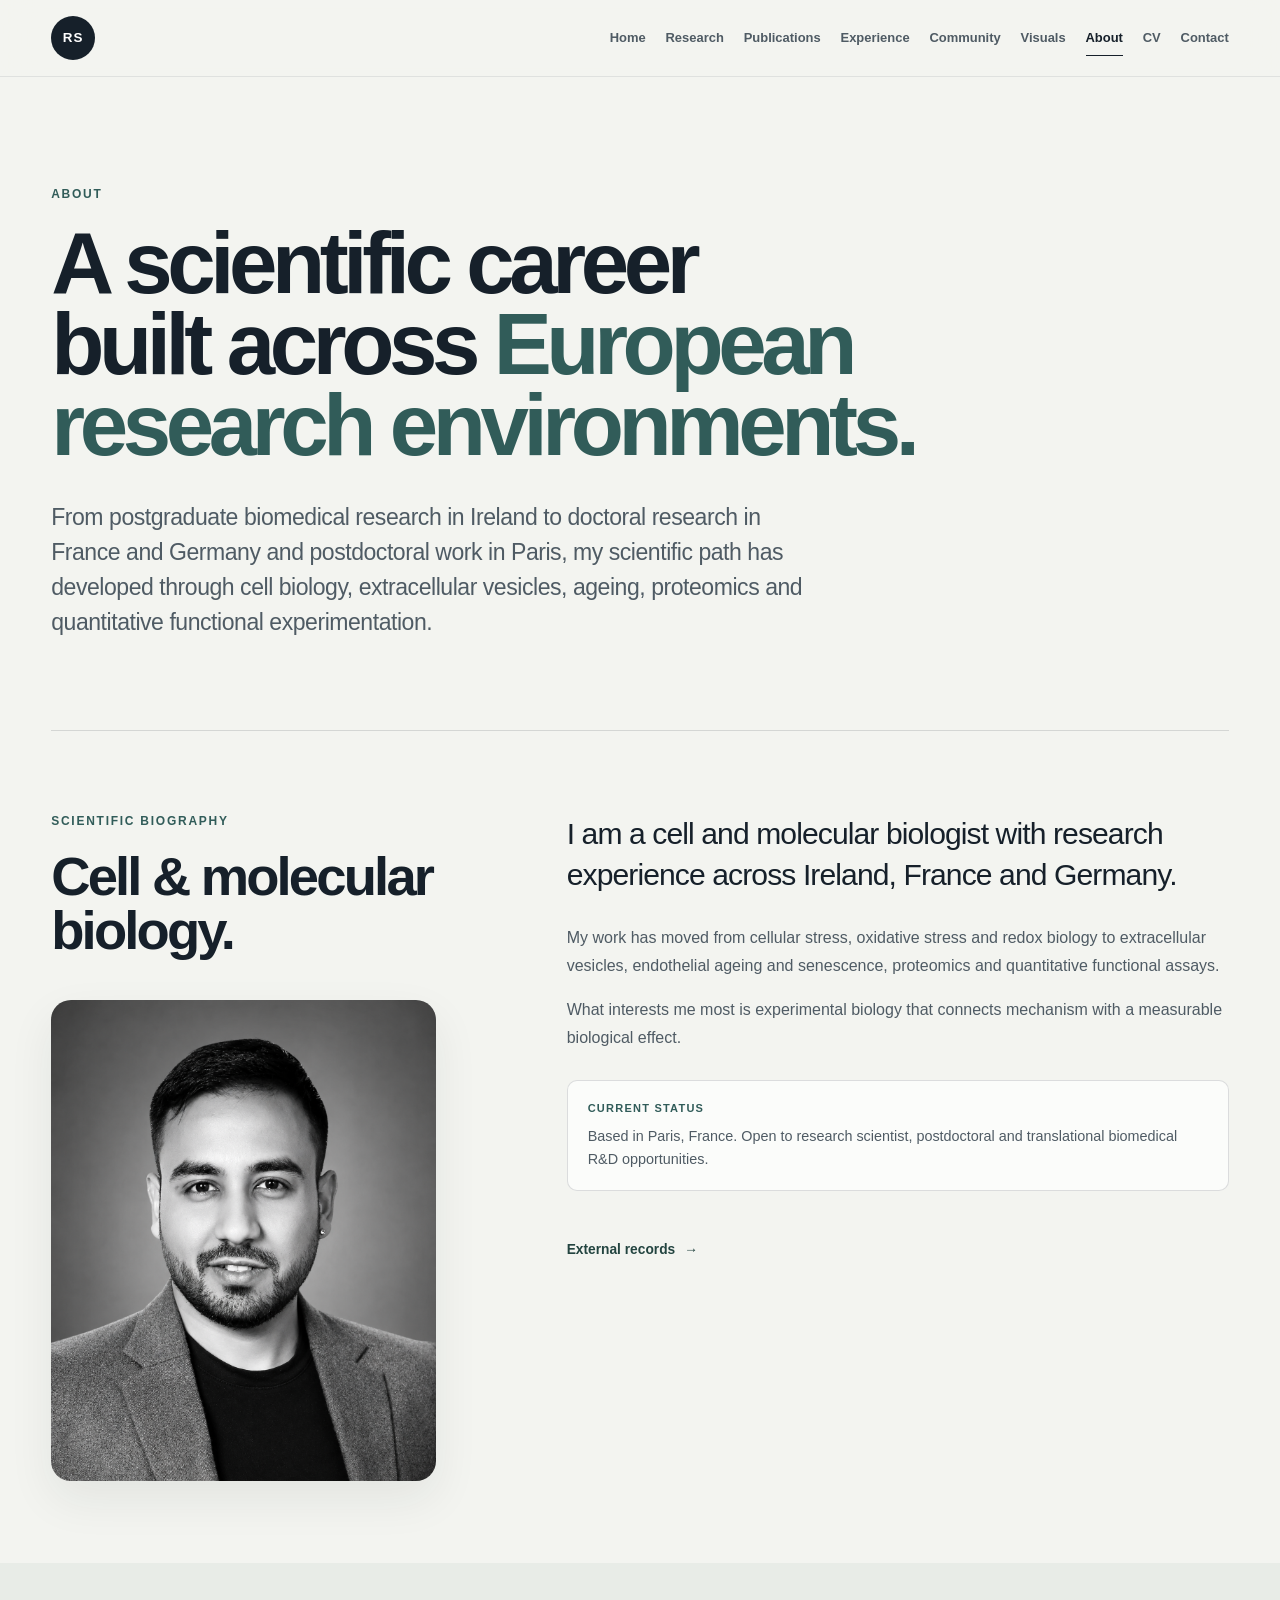
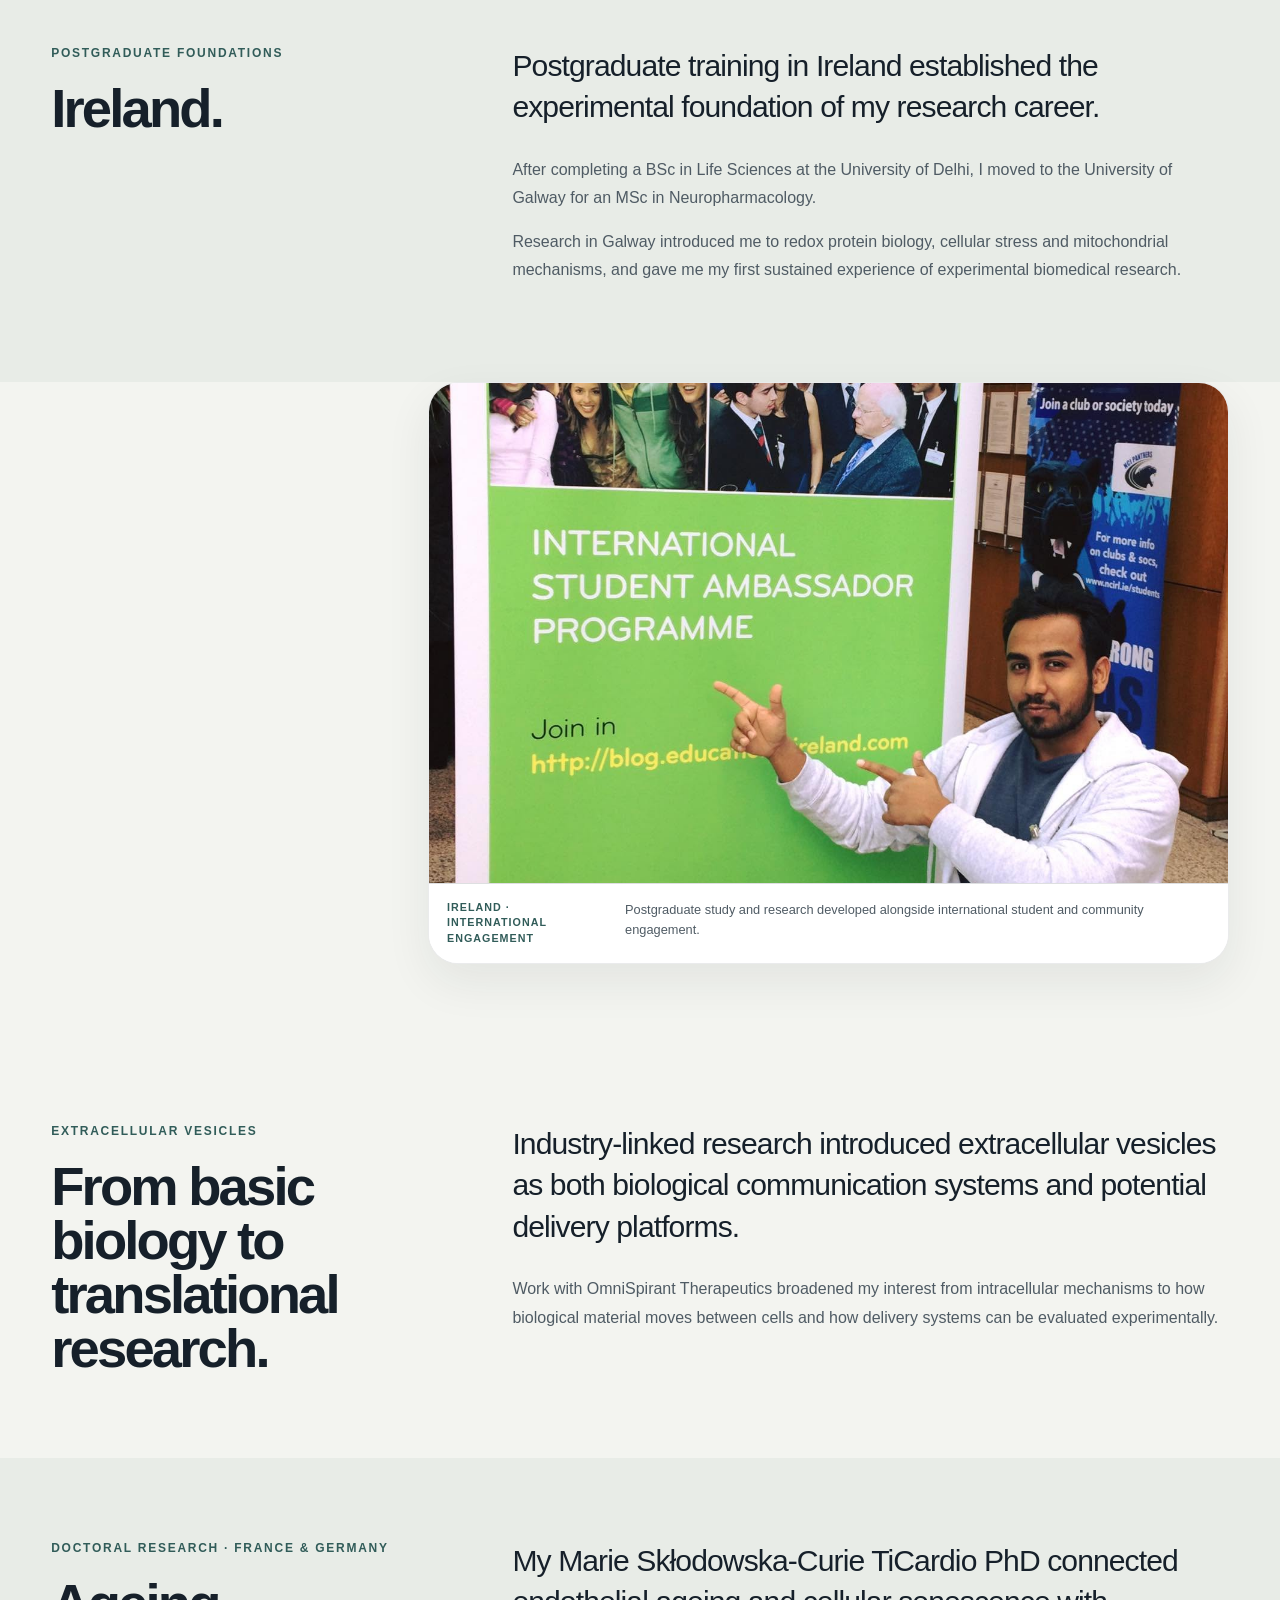
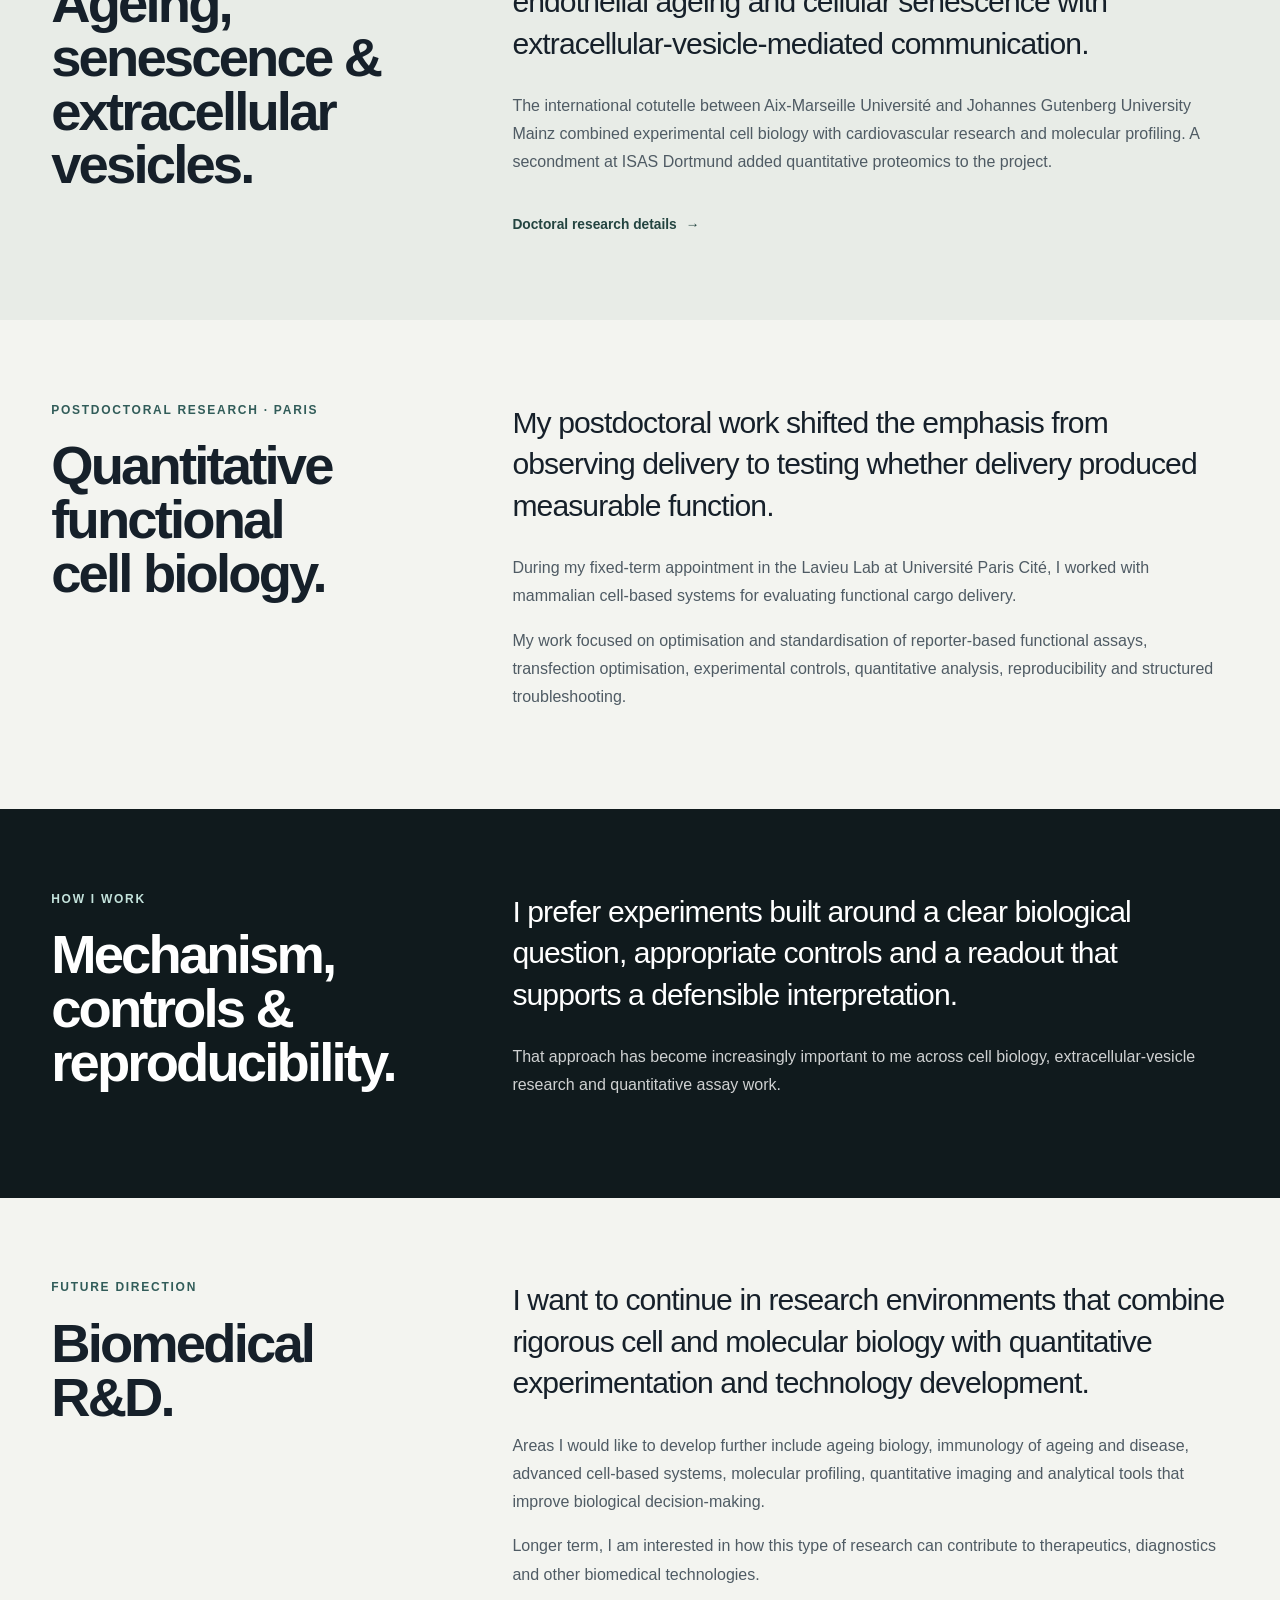
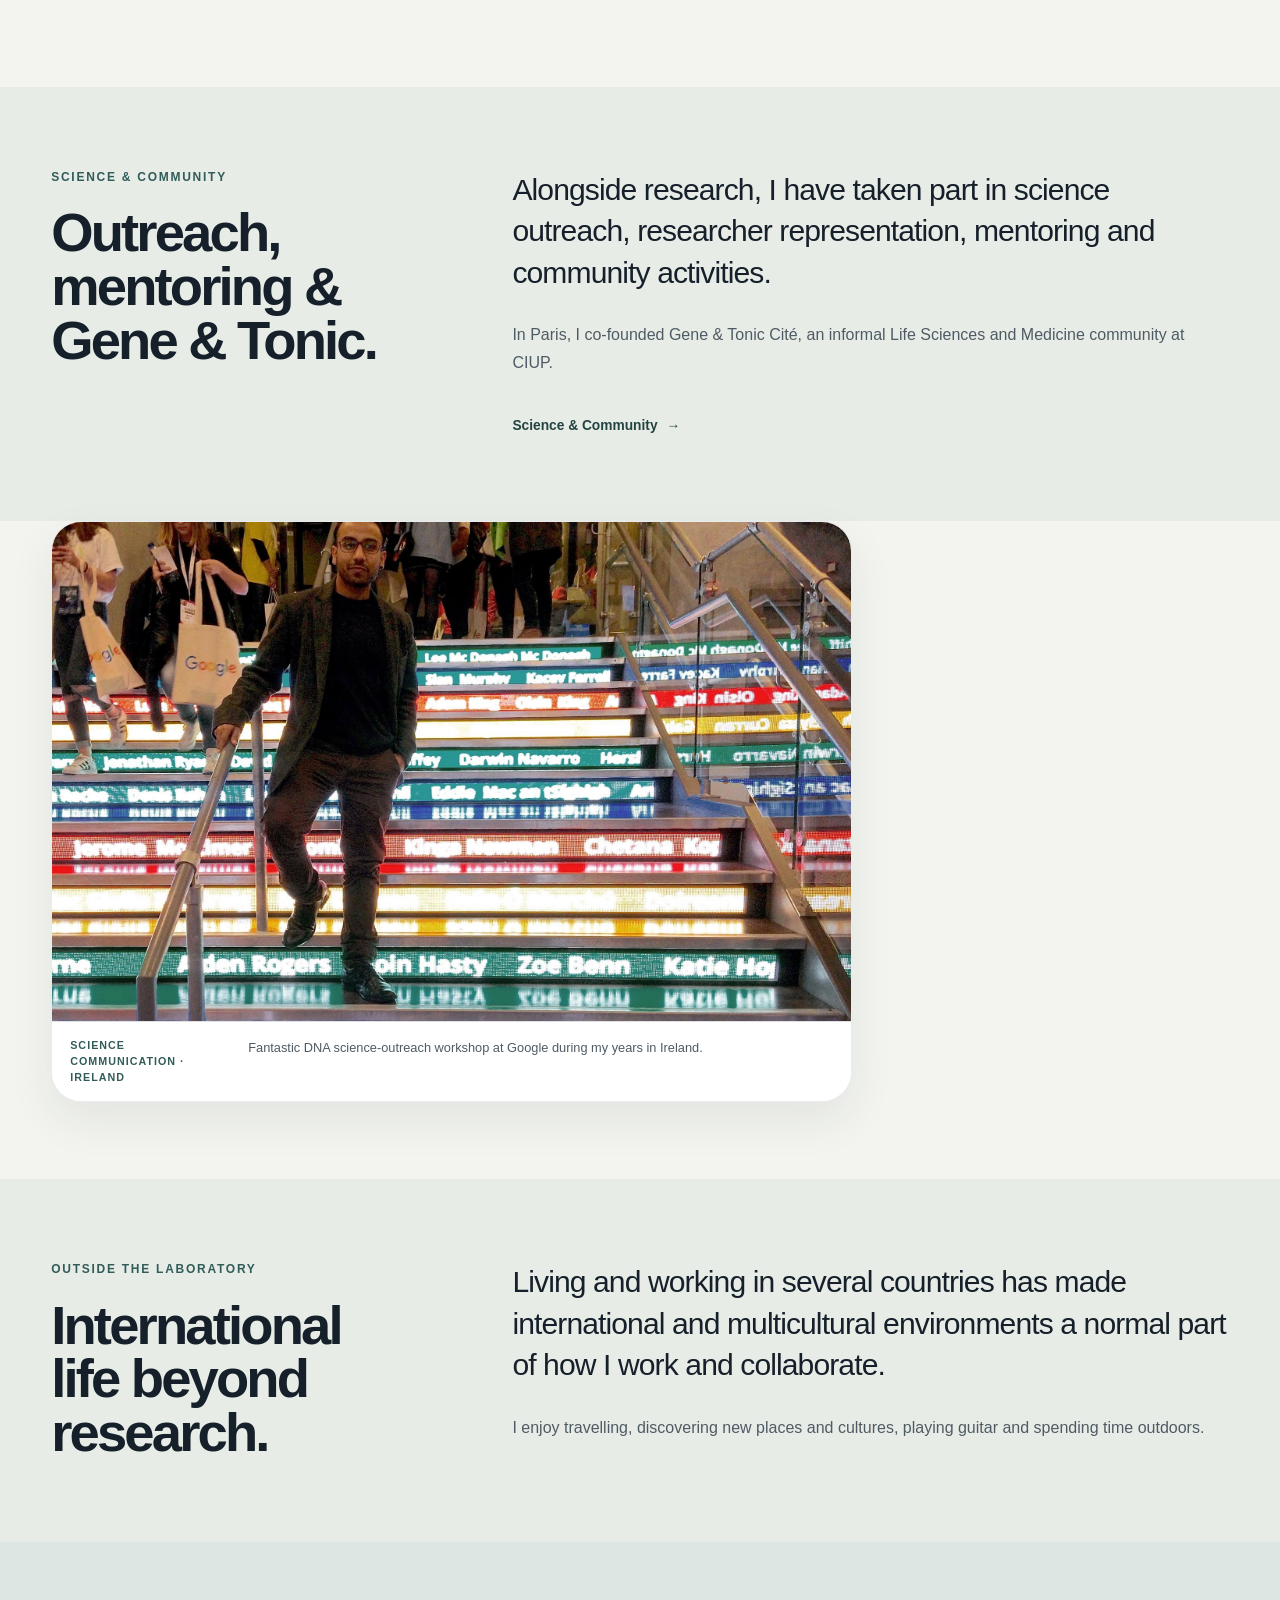
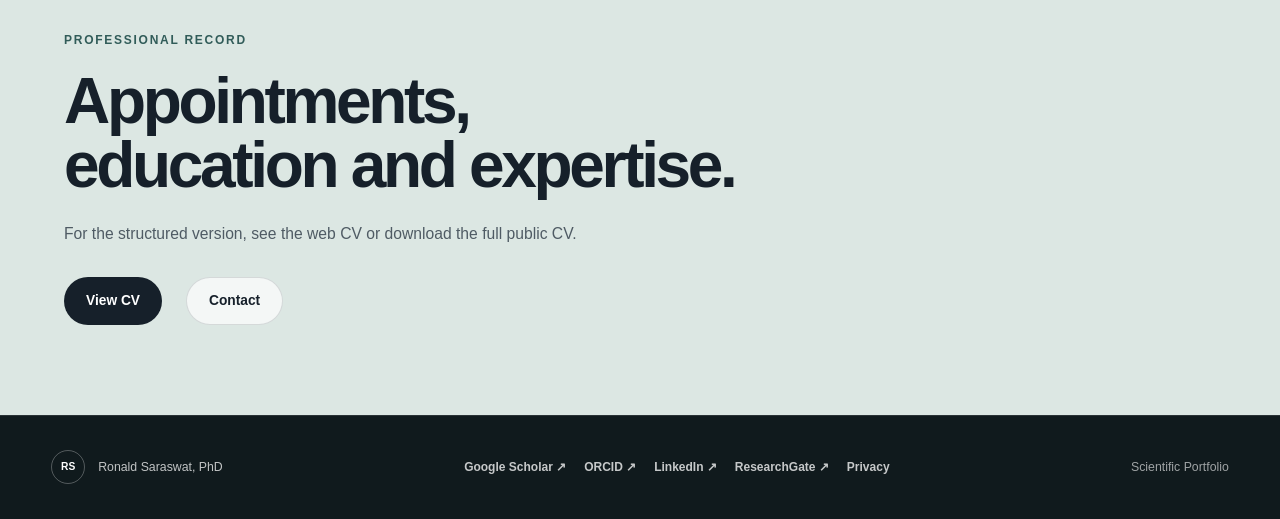
==== commit a5f22a71: "Add files via upload" ====
--- a/about/index.html
+++ b/about/index.html
@@ -423,6 +423,7 @@
         <a href="https://orcid.org/0000-0003-4049-1273" target="_blank" rel="noopener noreferrer">ORCID ↗</a>
         <a href="https://www.linkedin.com/in/ronaldsaraswat" target="_blank" rel="noopener noreferrer">LinkedIn ↗</a>
         <a href="https://www.researchgate.net/profile/Ronald-Saraswat-2" target="_blank" rel="noopener noreferrer">ResearchGate ↗</a>
+<a href="/privacy/">Privacy</a>
     </div>
 
     <p class="footer-label">Scientific Portfolio</p>
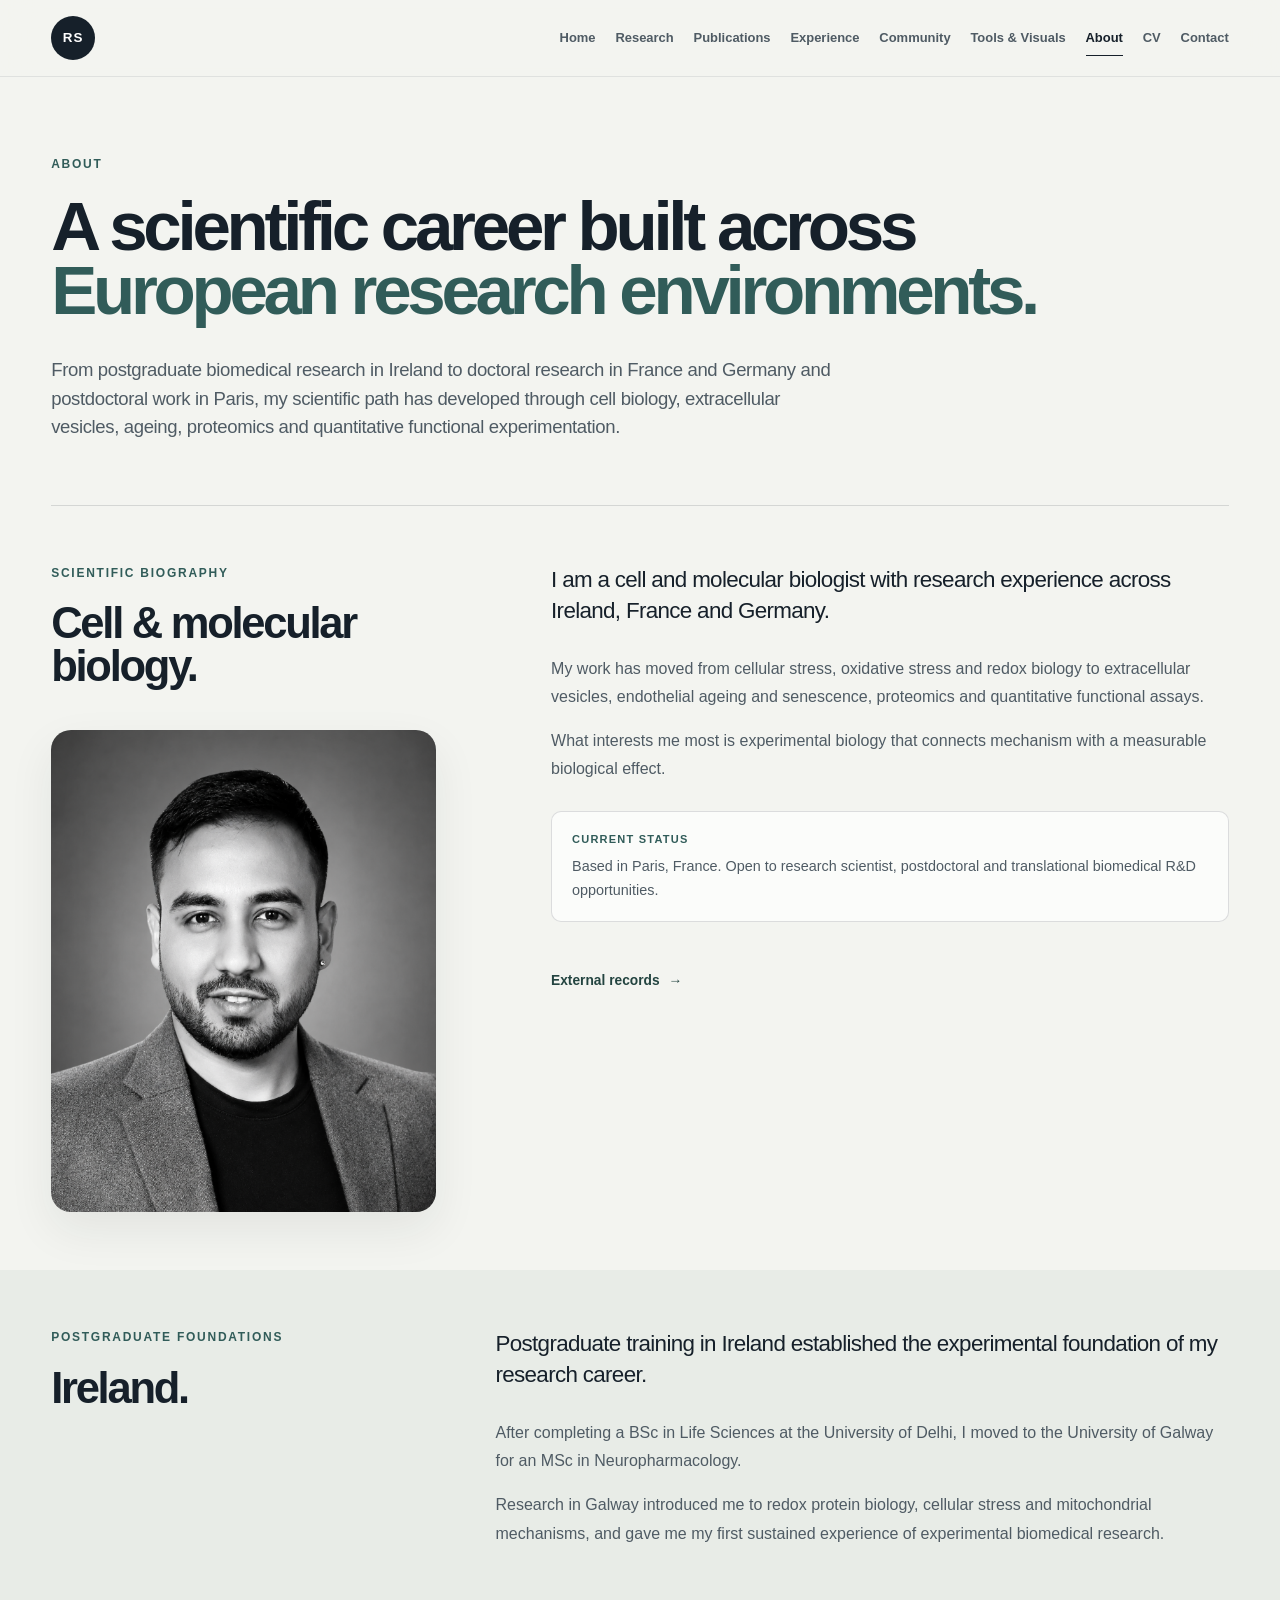
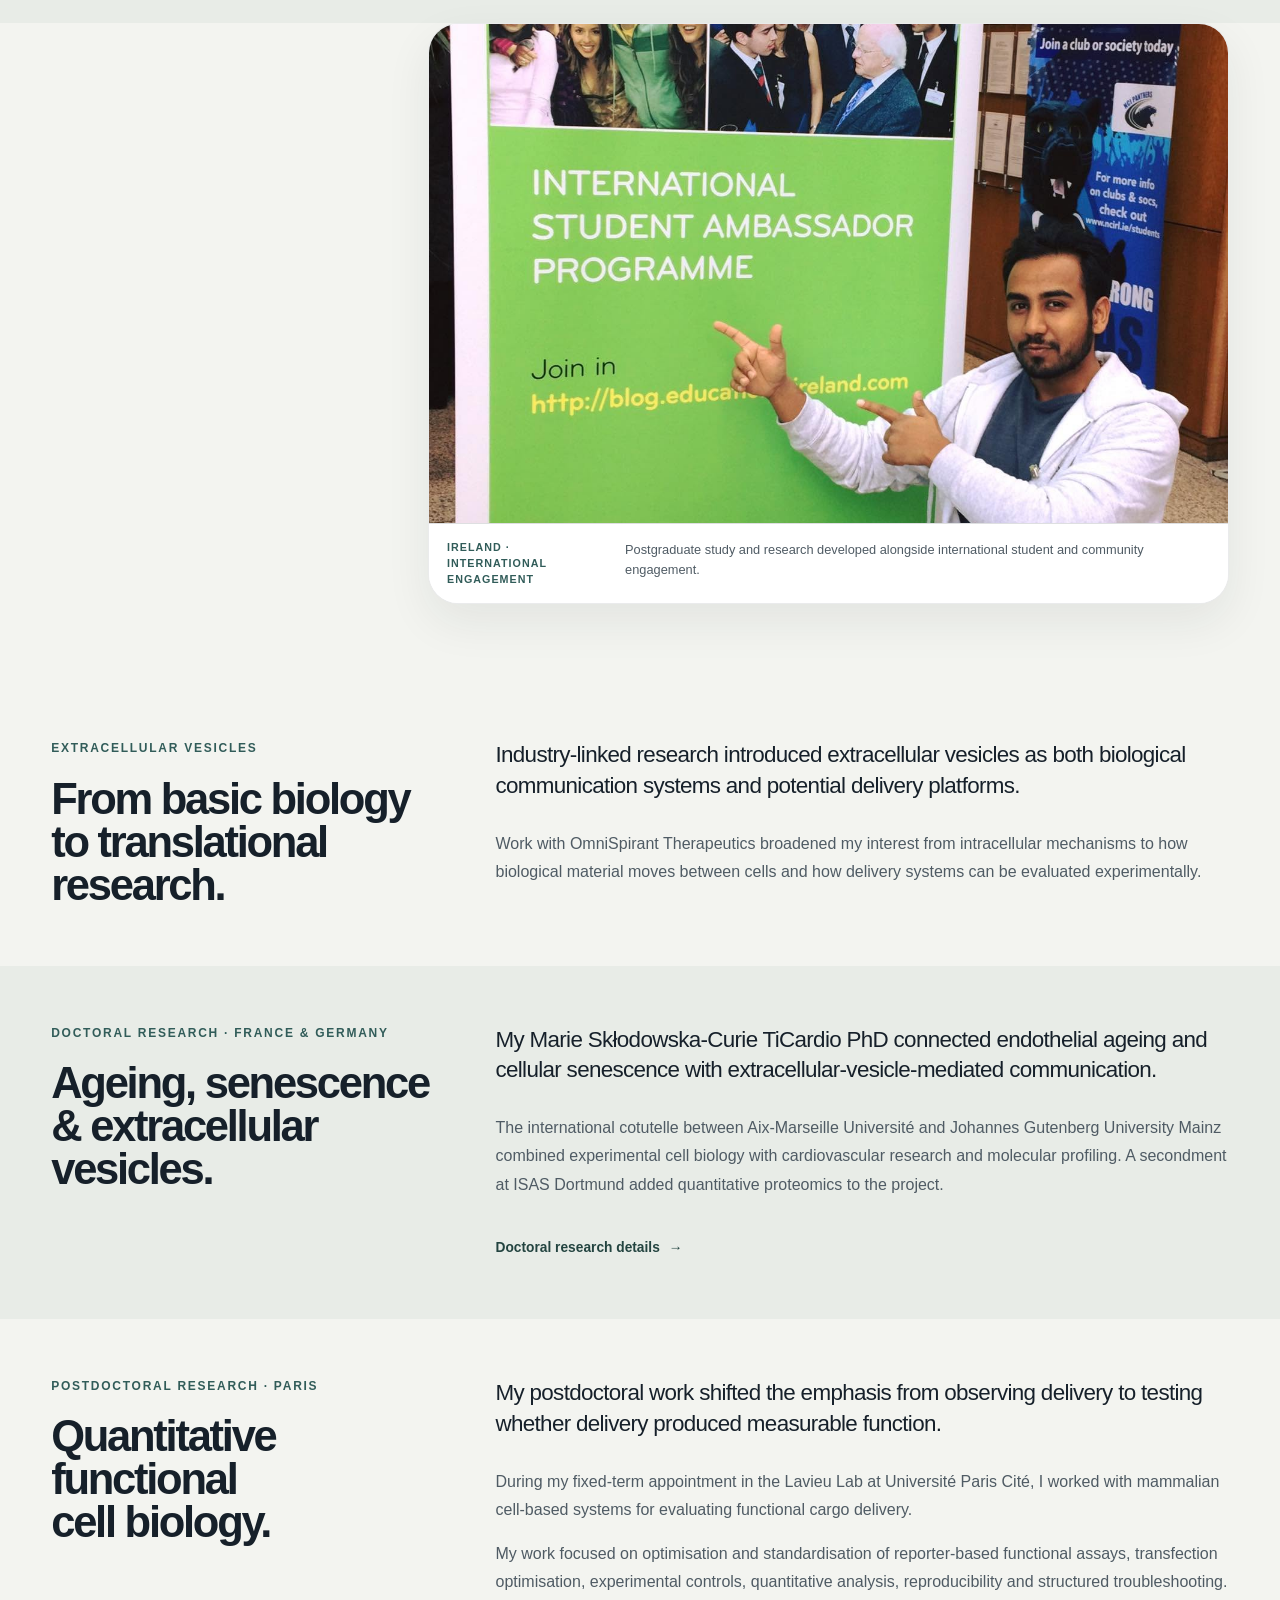
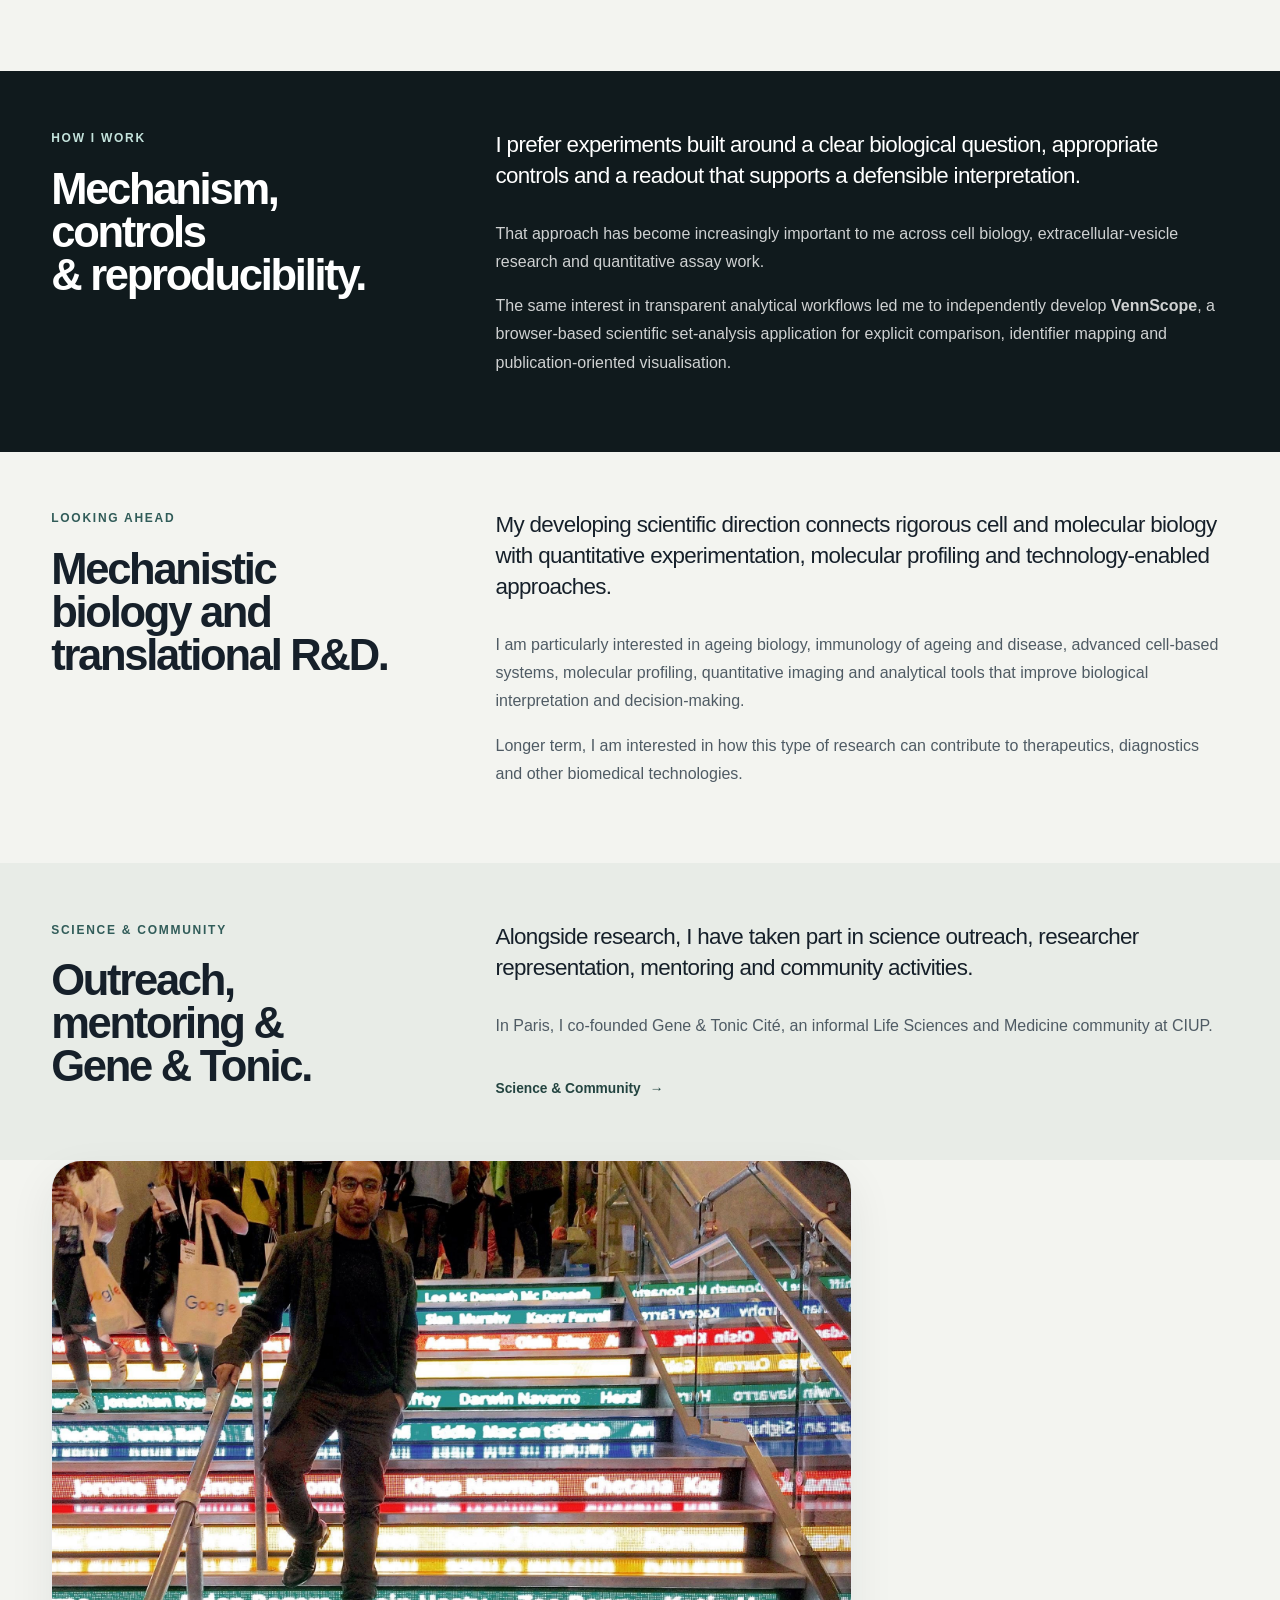
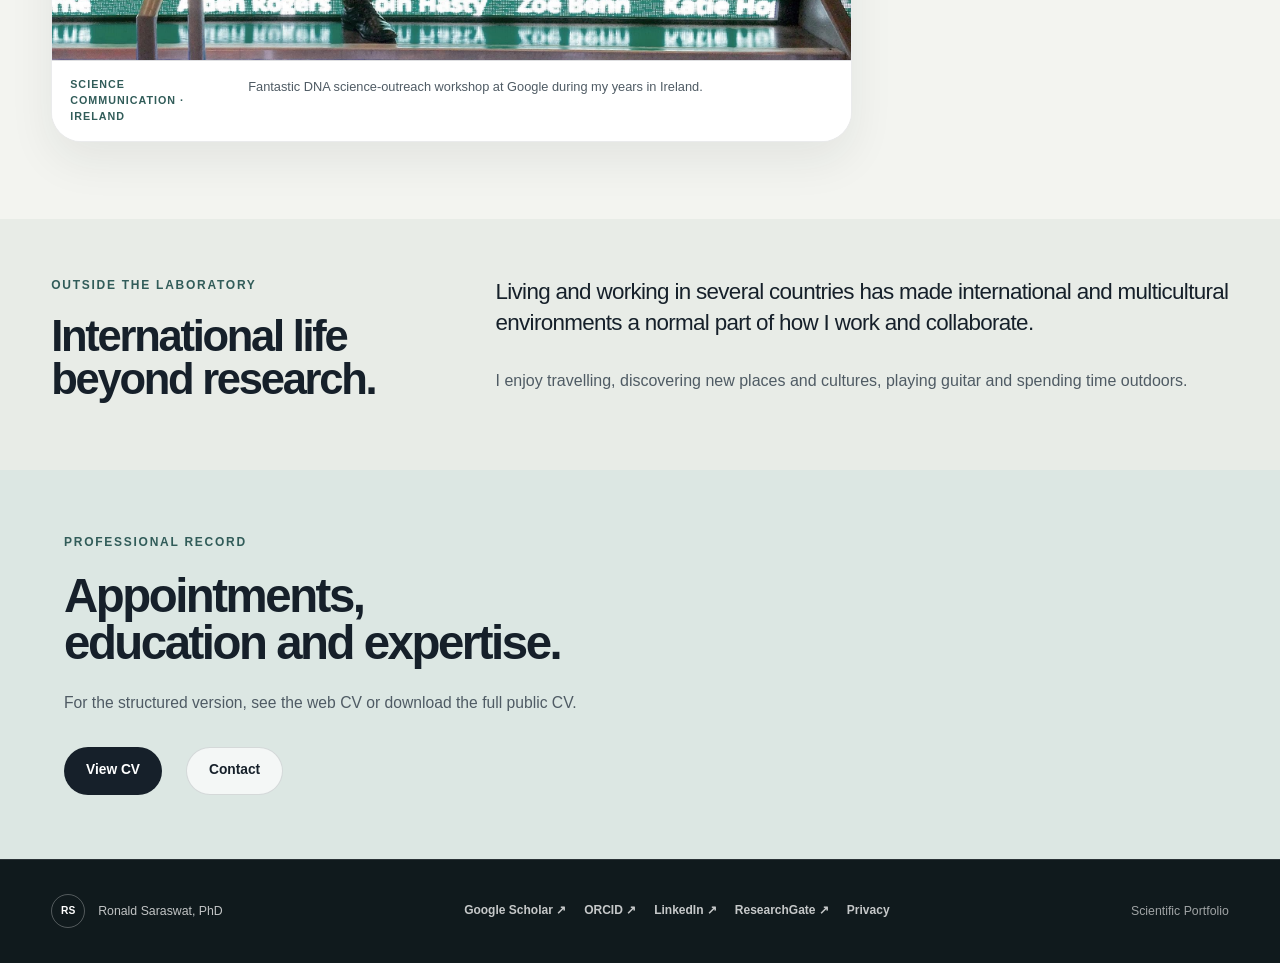
==== commit ead05c73: "Refine portfolio architecture and scientific tools" ====
--- a/about/index.html
+++ b/about/index.html
@@ -30,7 +30,7 @@
     <meta name="twitter:image:alt" content="About Ronald Saraswat, PhD — scientific biography">
 
     <meta name="theme-color" content="#f3f4f0">
-    <link rel="stylesheet" href="/css/style.css">
+    <link rel="stylesheet" href="/css/style.css?v=26">
 
     <script type="application/ld+json">
     {
@@ -75,7 +75,7 @@
             <a href="/publications/">Publications</a>
             <a href="/experience/">Experience</a>
             <a href="/community/">Community</a>
-            <a href="/scientific-visuals/">Visuals</a>
+            <a href="/scientific-visuals/">Tools &amp; Visuals</a>
             <a href="/about/" aria-current="page">About</a>
             <a href="/cv/">CV</a>
             <a href="/contact/">Contact</a>
@@ -296,6 +296,13 @@
                     That approach has become increasingly important to me across
                     cell biology, extracellular-vesicle research and quantitative assay work.
                 </p>
+
+                <p>
+                    The same interest in transparent analytical workflows led me to independently
+                    develop <a href="https://vennscope.saraswatintegratedservices.com/" target="_blank" rel="noopener noreferrer"><strong>VennScope</strong></a>,
+                    a browser-based scientific set-analysis application for explicit comparison,
+                    identifier mapping and publication-oriented visualisation.
+                </p>
             </div>
         </div>
     </section>
@@ -304,21 +311,20 @@
     <section class="section">
         <div class="section-grid">
             <div class="section-heading">
-                <p class="eyebrow">Future Direction</p>
-                <h2>Biomedical R&amp;D.</h2>
-            </div>
-
-            <div class="section-content">
-                <p class="large-copy">
-                    I want to continue in research environments that combine rigorous
-                    cell and molecular biology with quantitative experimentation and technology development.
-                </p>
-
-                <p>
-                    Areas I would like to develop further include ageing biology,
-                    immunology of ageing and disease, advanced cell-based systems,
-                    molecular profiling, quantitative imaging and analytical tools
-                    that improve biological decision-making.
+                <p class="eyebrow">Looking Ahead</p>
+                <h2>Mechanistic biology and translational R&amp;D.</h2>
+            </div>
+
+            <div class="section-content">
+                <p class="large-copy">
+                    My developing scientific direction connects rigorous cell and molecular biology
+                    with quantitative experimentation, molecular profiling and technology-enabled approaches.
+                </p>
+
+                <p>
+                    I am particularly interested in ageing biology, immunology of ageing and disease,
+                    advanced cell-based systems, molecular profiling, quantitative imaging and analytical
+                    tools that improve biological interpretation and decision-making.
                 </p>
 
                 <p>
--- a/css/style.css
+++ b/css/style.css
@@ -1,7 +1,7 @@
 /* =========================================================
    RONALD SARASWAT — SCIENTIFIC PORTFOLIO
    FINAL MASTER STYLESHEET
-   Version 25 — CONSOLIDATED MASTER + EXTERNAL MENTIONS
+   Version 26 — DENSITY + SCIENTIFIC TOOLS CONSOLIDATION
    August 2026
 ========================================================= */
 
@@ -42,16 +42,16 @@
 
     --section-space:
         clamp(
-            70px,
-            6.4vw,
-            96px
+            52px,
+            4.6vw,
+            72px
         );
 
     --section-space-compact:
         clamp(
-            56px,
-            5.3vw,
-            78px
+            40px,
+            3.8vw,
+            58px
         );
 
     --shadow:
@@ -457,15 +457,14 @@
             var(--content-width)
         );
 
-    min-height:
-        calc(100svh - 76px);
+    min-height: 0;
 
     margin: 0 auto;
 
     padding:
-        clamp(68px, 7vw, 100px)
+        clamp(50px, 5vw, 72px)
         0
-        clamp(78px, 8vw, 112px);
+        clamp(56px, 5.4vw, 78px);
 
     display: flex;
     align-items: center;
@@ -507,9 +506,9 @@
 
     font-size:
         clamp(
-            3.6rem,
-            6.15vw,
-            6.35rem
+            3.2rem,
+            5.2vw,
+            5.4rem
         );
 
     font-weight: 650;
@@ -530,9 +529,9 @@
 
     font-size:
         clamp(
-            1.22rem,
-            1.9vw,
-            1.72rem
+            1.08rem,
+            1.5vw,
+            1.38rem
         );
 
     line-height: 1.45;
@@ -576,7 +575,7 @@
     position: relative;
 
     min-width: 0;
-    min-height: 560px;
+    min-height: 470px;
 
     display: grid;
     place-items: center;
@@ -592,7 +591,7 @@
         );
 
     max-width: none;
-    max-height: 570px;
+    max-height: 485px;
 
     margin:
         0
@@ -624,9 +623,9 @@
     margin: 0 auto;
 
     padding:
-        clamp(84px, 8.5vw, 122px)
+        clamp(62px, 6.2vw, 86px)
         0
-        clamp(72px, 7vw, 100px);
+        clamp(50px, 5vw, 70px);
 
     border-bottom:
         1px solid
@@ -647,9 +646,9 @@
 
     font-size:
         clamp(
-            3.65rem,
-            6.8vw,
-            6.65rem
+            3rem,
+            5.4vw,
+            5.45rem
         );
 
     font-weight: 620;
@@ -670,9 +669,9 @@
 
     font-size:
         clamp(
-            1.18rem,
-            1.8vw,
-            1.58rem
+            1.04rem,
+            1.45vw,
+            1.34rem
         );
 
     line-height: 1.52;
@@ -744,9 +743,9 @@
 
     gap:
         clamp(
-            48px,
-            7.2vw,
-            105px
+            34px,
+            5.2vw,
+            72px
         );
 
     align-items: start;
@@ -763,9 +762,9 @@
 
     font-size:
         clamp(
-            2.55rem,
-            4.25vw,
-            4.55rem
+            2.05rem,
+            3.4vw,
+            3.55rem
         );
 
     font-weight: 600;
@@ -801,9 +800,9 @@
 
     font-size:
         clamp(
-            1.5rem,
-            2.35vw,
-            2.15rem
+            1.22rem,
+            1.75vw,
+            1.62rem
         )
         !important;
 
@@ -811,6 +810,81 @@
         1.38 !important;
 
     letter-spacing: -0.03em;
+}
+
+.software-project-card {
+    margin: 34px 0 24px;
+    padding: clamp(24px, 3vw, 34px);
+
+    border: 1px solid var(--border);
+    border-radius: var(--radius-medium);
+
+    background: rgba(255, 255, 255, 0.72);
+    box-shadow: var(--shadow);
+}
+
+.software-project-meta {
+    display: flex;
+    flex-wrap: wrap;
+    gap: 9px;
+
+    margin-bottom: 18px;
+}
+
+.software-project-meta span {
+    padding: 6px 10px;
+
+    border: 1px solid var(--border);
+    border-radius: 999px;
+
+    background: var(--surface);
+    color: var(--accent-dark);
+
+    font-size: 0.7rem;
+    font-weight: 750;
+    letter-spacing: 0.075em;
+    line-height: 1;
+    text-transform: uppercase;
+}
+
+.software-project-card h3 {
+    margin: 0 0 16px;
+
+    color: var(--text-primary);
+
+    font-size: clamp(2rem, 3.2vw, 3rem);
+    font-weight: 600;
+    letter-spacing: -0.045em;
+    line-height: 1;
+}
+
+.software-project-card > p {
+    max-width: 700px;
+    margin: 0;
+
+    color: var(--text-secondary);
+
+    font-size: 1rem;
+    line-height: 1.76;
+}
+
+.software-project-links {
+    display: flex;
+    flex-wrap: wrap;
+    gap: 6px 24px;
+
+    margin-top: 22px;
+}
+
+.software-project-links .text-action {
+    margin-top: 0;
+}
+
+.section-content > .software-project-note {
+    margin-bottom: 0;
+
+    color: var(--text-muted);
+    font-size: 0.92rem;
 }
 
 .section-header {
@@ -831,9 +905,9 @@
 
     margin-bottom:
         clamp(
-            40px,
-            4.5vw,
-            58px
+            30px,
+            3.5vw,
+            42px
         );
 }
 
@@ -1058,7 +1132,7 @@
 }
 
 .research-card {
-    min-height: 260px;
+    min-height: 205px;
 
     display: flex;
     flex-direction: column;
@@ -1066,9 +1140,9 @@
 
     padding:
         clamp(
-            26px,
-            3.3vw,
-            40px
+            22px,
+            2.4vw,
+            30px
         );
 
     border:
@@ -4404,9 +4478,9 @@
 
     padding:
         clamp(
-            72px,
-            7vw,
-            96px
+            52px,
+            5vw,
+            70px
         )
         5%;
 
@@ -4435,9 +4509,9 @@
 
     font-size:
         clamp(
-            2.7rem,
-            5vw,
-            5.1rem
+            2.15rem,
+            3.7vw,
+            3.8rem
         );
 
     font-weight: 590;
@@ -4743,9 +4817,9 @@
         min-height: auto;
 
         padding:
-            72px
+            58px
             0
-            86px;
+            64px;
     }
 
     .hero-grid {
@@ -4797,9 +4871,9 @@
         width: 90%;
 
         padding:
-            78px
+            62px
             0
-            82px;
+            66px;
     }
 
     .page-hero h1 {
@@ -4816,7 +4890,7 @@
     .section-dark,
     .communication-section {
         padding:
-            78px
+            60px
             5%;
     }
 
@@ -5158,9 +5232,9 @@
         width: 90%;
 
         padding:
-            62px
+            50px
             0
-            70px;
+            56px;
     }
 
     .hero-grid {
@@ -5225,9 +5299,9 @@
 
     .page-hero {
         padding:
-            60px
+            50px
             0
-            68px;
+            56px;
     }
 
     .page-hero h1 {
@@ -5258,7 +5332,7 @@
     .communication-section,
     .section.contact-section {
         padding:
-            64px
+            50px
             5%;
     }
 
@@ -5267,18 +5341,18 @@
     .communication-grid h2 {
         font-size:
             clamp(
-                2.2rem,
-                10.5vw,
-                3.4rem
+                1.9rem,
+                8.8vw,
+                2.8rem
             );
     }
 
     .large-copy {
         font-size:
             clamp(
-                1.35rem,
-                6.4vw,
-                1.85rem
+                1.18rem,
+                5.2vw,
+                1.52rem
             )
             !important;
     }
@@ -5840,8 +5914,8 @@
 }
 
 .home-portrait {
-    width: min(100%, 390px);
-    margin: 42px 0 0;
+    width: min(100%, 300px);
+    margin: 28px 0 0;
     overflow: hidden;
     aspect-ratio: 4 / 5;
     border-radius: var(--radius-medium);
@@ -5862,9 +5936,9 @@
 
 .home-community-photo {
     width: min(100%, 1120px);
-    margin: 52px auto 0;
+    margin: 30px auto 0;
     overflow: hidden;
-    aspect-ratio: 16 / 7.2;
+    aspect-ratio: 16 / 6.2;
     border-radius: var(--radius-medium);
     background: var(--surface);
     box-shadow: var(--shadow);
@@ -6224,9 +6298,9 @@
 
 .home-community-photo {
     width: min(100%, 1120px);
-    margin: 52px auto 0;
+    margin: 30px auto 0;
     overflow: hidden;
-    aspect-ratio: 16 / 7.2;
+    aspect-ratio: 16 / 6.2;
     border-radius: var(--radius-medium);
     background: var(--surface);
     box-shadow: var(--shadow);
@@ -6646,3 +6720,278 @@
     }
 }
 
+
+
+/* =========================================================
+   31. V26 — COMPACT HOME + SCIENTIFIC TOOLS
+========================================================= */
+
+.section-compact-home {
+    padding-top: var(--section-space-compact);
+    padding-bottom: var(--section-space-compact);
+}
+
+.home-highlights {
+    width: 100%;
+    padding: clamp(34px, 3.6vw, 50px) max(4%, calc((100vw - var(--content-width)) / 2));
+    border-top: 1px solid var(--border-soft);
+    border-bottom: 1px solid var(--border-soft);
+    background: var(--surface);
+}
+
+.home-highlights-inner {
+    width: min(100%, var(--content-width));
+    margin: 0 auto;
+}
+
+.home-highlights-heading {
+    display: flex;
+    align-items: end;
+    justify-content: space-between;
+    gap: 28px;
+    margin-bottom: 24px;
+}
+
+.home-highlights-heading h2 {
+    max-width: 760px;
+    margin: 0;
+    color: var(--text-primary);
+    font-size: clamp(1.75rem, 2.7vw, 2.7rem);
+    font-weight: 610;
+    letter-spacing: -0.045em;
+    line-height: 1.04;
+}
+
+.highlight-grid {
+    display: grid;
+    grid-template-columns: repeat(3, minmax(0, 1fr));
+    gap: 12px;
+}
+
+.highlight-card {
+    min-height: 0;
+    padding: 22px 22px 20px;
+    border: 1px solid var(--border-soft);
+    border-radius: var(--radius-medium);
+    background: var(--background);
+}
+
+.highlight-card-featured {
+    background: var(--accent-soft);
+    border-color: rgba(49, 92, 89, 0.22);
+}
+
+.highlight-kicker {
+    display: block;
+    margin-bottom: 11px;
+    color: var(--accent-dark);
+    font-size: 0.66rem;
+    font-weight: 760;
+    letter-spacing: 0.085em;
+    text-transform: uppercase;
+}
+
+.highlight-card h3 {
+    margin: 0 0 10px;
+    color: var(--text-primary);
+    font-size: clamp(1.2rem, 1.6vw, 1.55rem);
+    letter-spacing: -0.028em;
+    line-height: 1.12;
+}
+
+.highlight-card p {
+    margin: 0;
+    color: var(--text-secondary);
+    font-size: 0.86rem;
+    line-height: 1.6;
+}
+
+.highlight-card .text-action {
+    margin-top: 15px;
+    font-size: 0.78rem;
+}
+
+.home-research-grid .research-card {
+    min-height: 185px;
+}
+
+.home-section-actions {
+    margin-top: 24px;
+}
+
+.compact-activity-list {
+    margin-top: 22px;
+    margin-bottom: 18px;
+}
+
+.inline-actions {
+    display: flex;
+    flex-wrap: wrap;
+    gap: 8px 24px;
+}
+
+.inline-actions .text-action {
+    margin-top: 0;
+}
+
+.home-community-compact {
+    padding-top: var(--section-space-compact);
+    padding-bottom: var(--section-space-compact);
+}
+
+.home-tools-section .section-header h2 {
+    max-width: 760px;
+}
+
+.tools-grid {
+    display: grid;
+    grid-template-columns: repeat(2, minmax(0, 1fr));
+    gap: 14px;
+}
+
+.tool-card {
+    min-height: 100%;
+    padding: clamp(24px, 2.8vw, 34px);
+    border: 1px solid rgba(255, 255, 255, 0.16);
+    border-radius: var(--radius-medium);
+    background: rgba(255, 255, 255, 0.055);
+}
+
+.tool-card-featured {
+    border-color: rgba(196, 227, 220, 0.36);
+    background: rgba(196, 227, 220, 0.09);
+}
+
+.tool-card-meta {
+    display: flex;
+    flex-wrap: wrap;
+    gap: 7px;
+    margin-bottom: 16px;
+}
+
+.tool-card-meta span {
+    padding: 5px 8px;
+    border: 1px solid rgba(255, 255, 255, 0.18);
+    border-radius: 999px;
+    color: var(--publication-accent-light);
+    font-size: 0.62rem;
+    font-weight: 760;
+    letter-spacing: 0.07em;
+    line-height: 1;
+    text-transform: uppercase;
+}
+
+.tool-card h3 {
+    margin: 0 0 13px;
+    color: #fff;
+    font-size: clamp(1.65rem, 2.4vw, 2.35rem);
+    font-weight: 610;
+    letter-spacing: -0.04em;
+    line-height: 1.05;
+}
+
+.tool-card p {
+    max-width: 690px;
+    margin: 0;
+    color: rgba(255, 255, 255, 0.8);
+    font-size: 0.91rem;
+    line-height: 1.66;
+}
+
+.tool-card p + p {
+    margin-top: 12px;
+}
+
+.tool-card-note {
+    color: rgba(255, 255, 255, 0.64) !important;
+    font-size: 0.83rem !important;
+}
+
+.tool-card-links {
+    display: flex;
+    flex-wrap: wrap;
+    gap: 7px 22px;
+    margin-top: 19px;
+}
+
+.tool-card .text-action {
+    margin-top: 0;
+    color: var(--publication-accent-light);
+}
+
+.tools-grid-light .tool-card {
+    border-color: var(--border);
+    background: rgba(255, 255, 255, 0.72);
+}
+
+.tools-grid-light .tool-card-featured {
+    border-color: rgba(49, 92, 89, 0.23);
+    background: var(--accent-soft);
+}
+
+.tools-grid-light .tool-card-meta span {
+    border-color: var(--border);
+    color: var(--accent-dark);
+}
+
+.tools-grid-light .tool-card h3 {
+    color: var(--text-primary);
+}
+
+.tools-grid-light .tool-card p {
+    color: var(--text-secondary);
+}
+
+.tools-grid-light .tool-card-note {
+    color: var(--text-muted) !important;
+}
+
+.tools-grid-light .tool-card .text-action {
+    color: var(--accent-dark);
+}
+
+.contact-software-card {
+    grid-column: 1 / -1;
+    min-height: 0;
+}
+
+@media (max-width: 900px) {
+    .highlight-grid,
+    .tools-grid {
+        grid-template-columns: 1fr;
+    }
+
+    .home-highlights-heading {
+        display: block;
+    }
+
+    .home-highlights-heading h2 {
+        margin-top: 4px;
+    }
+
+    .home-portrait {
+        width: min(100%, 260px);
+    }
+}
+
+@media (max-width: 600px) {
+    .home-highlights {
+        padding: 36px 5%;
+    }
+
+    .highlight-grid {
+        gap: 9px;
+    }
+
+    .highlight-card {
+        padding: 19px 18px;
+    }
+
+    .tool-card {
+        padding: 21px 19px;
+    }
+
+    .contact-software-card {
+        grid-column: auto;
+    }
+}
